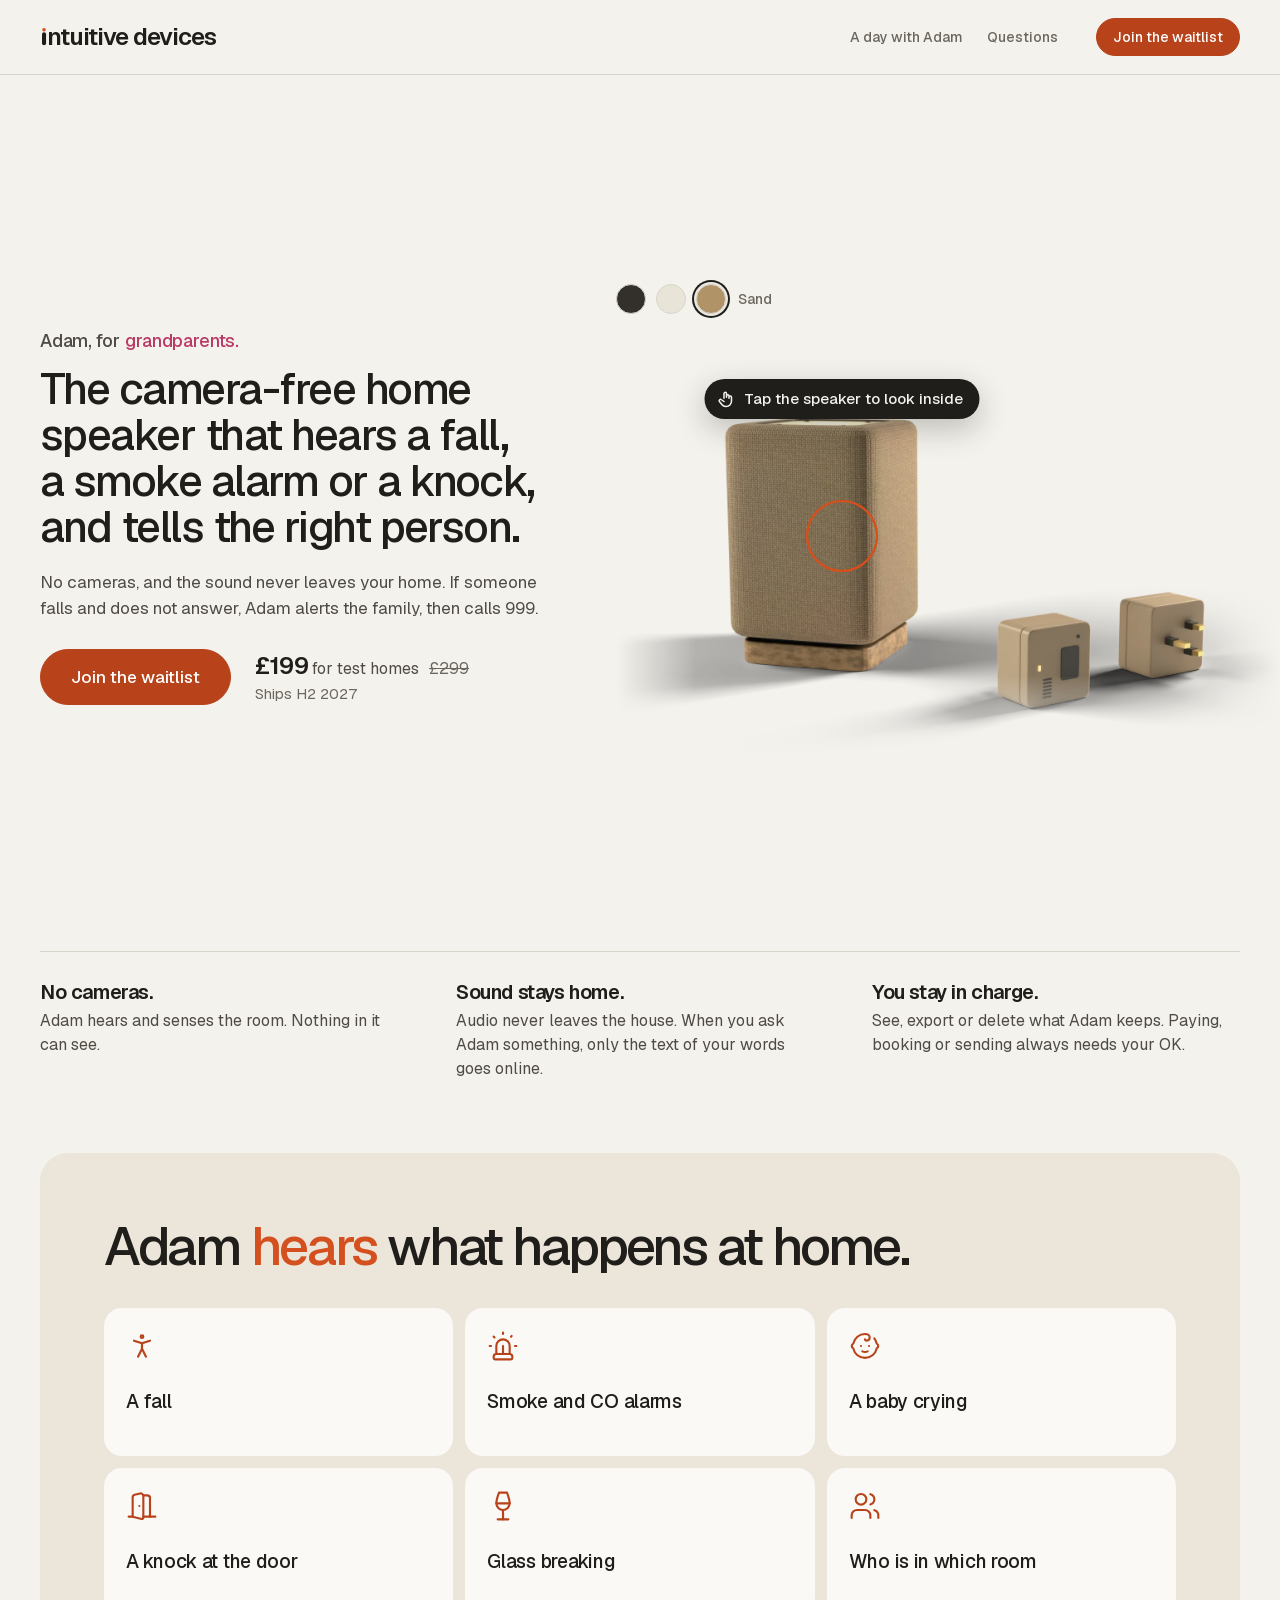
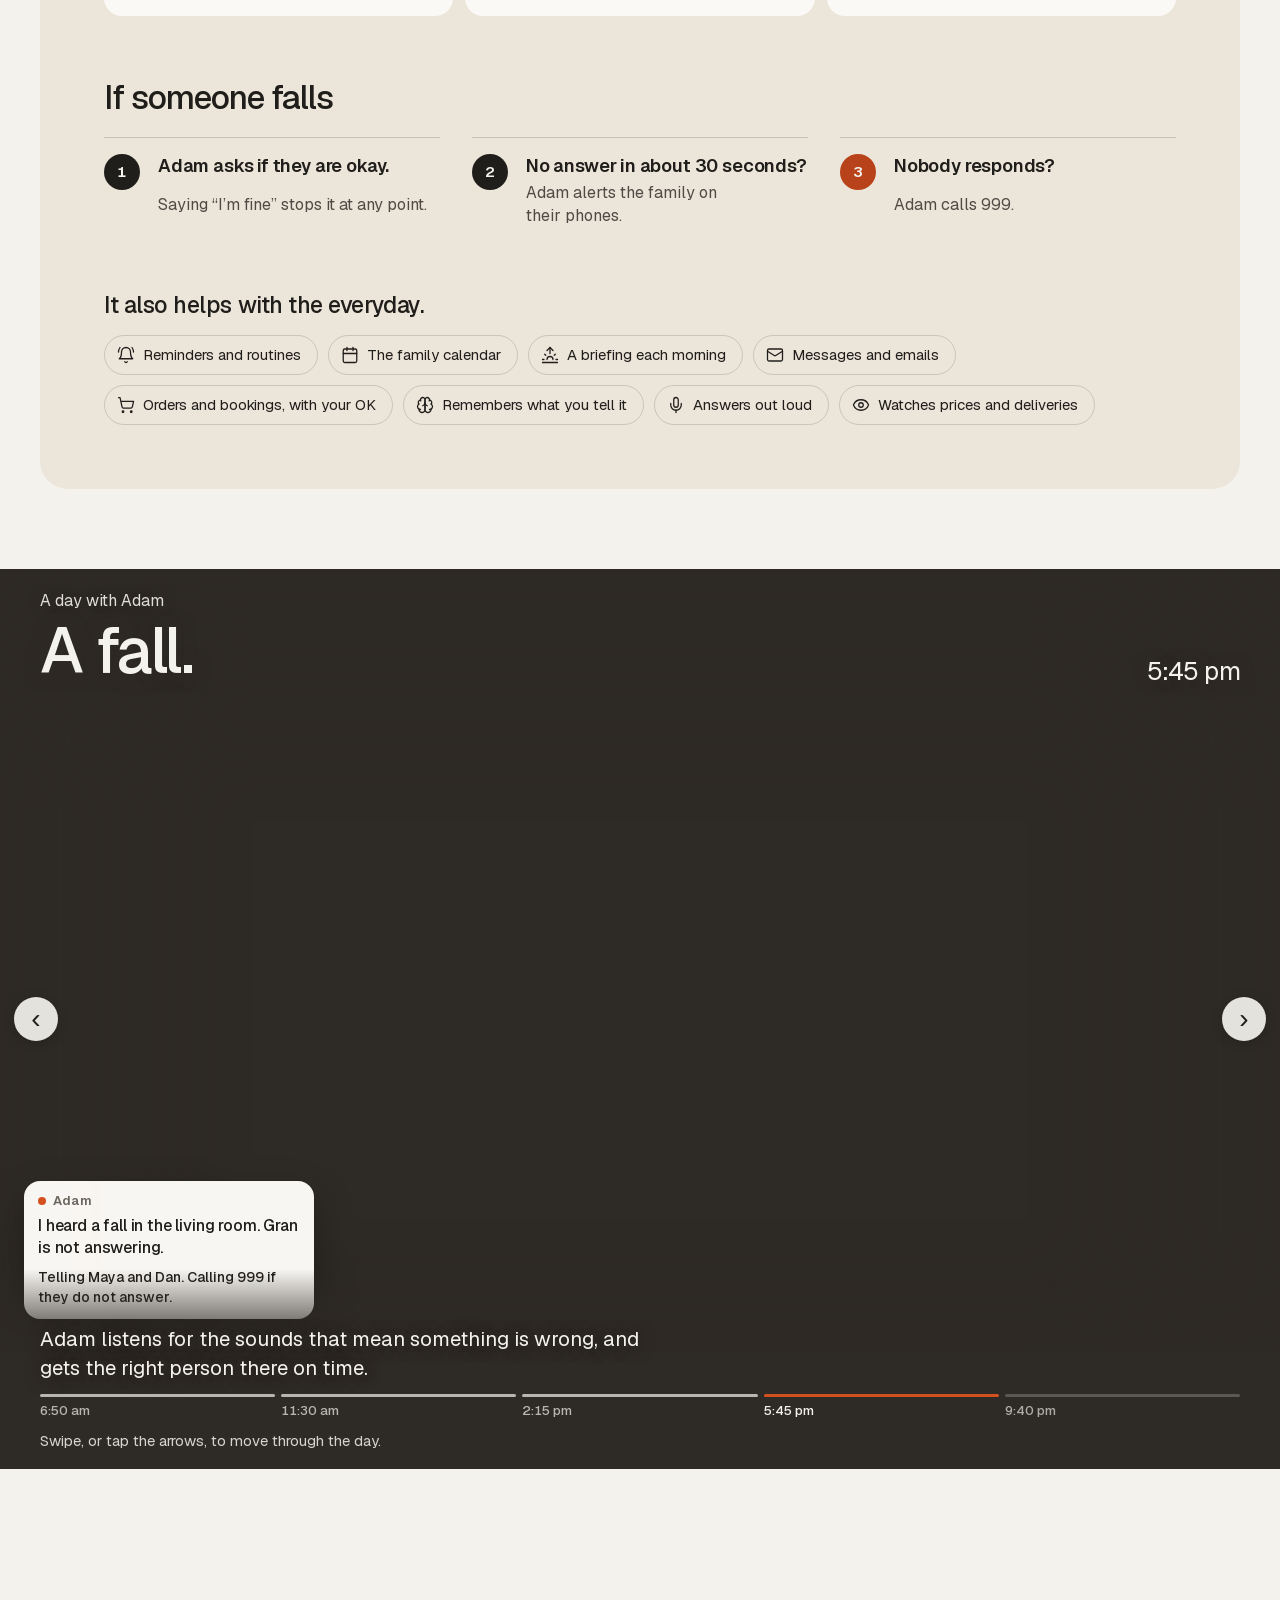
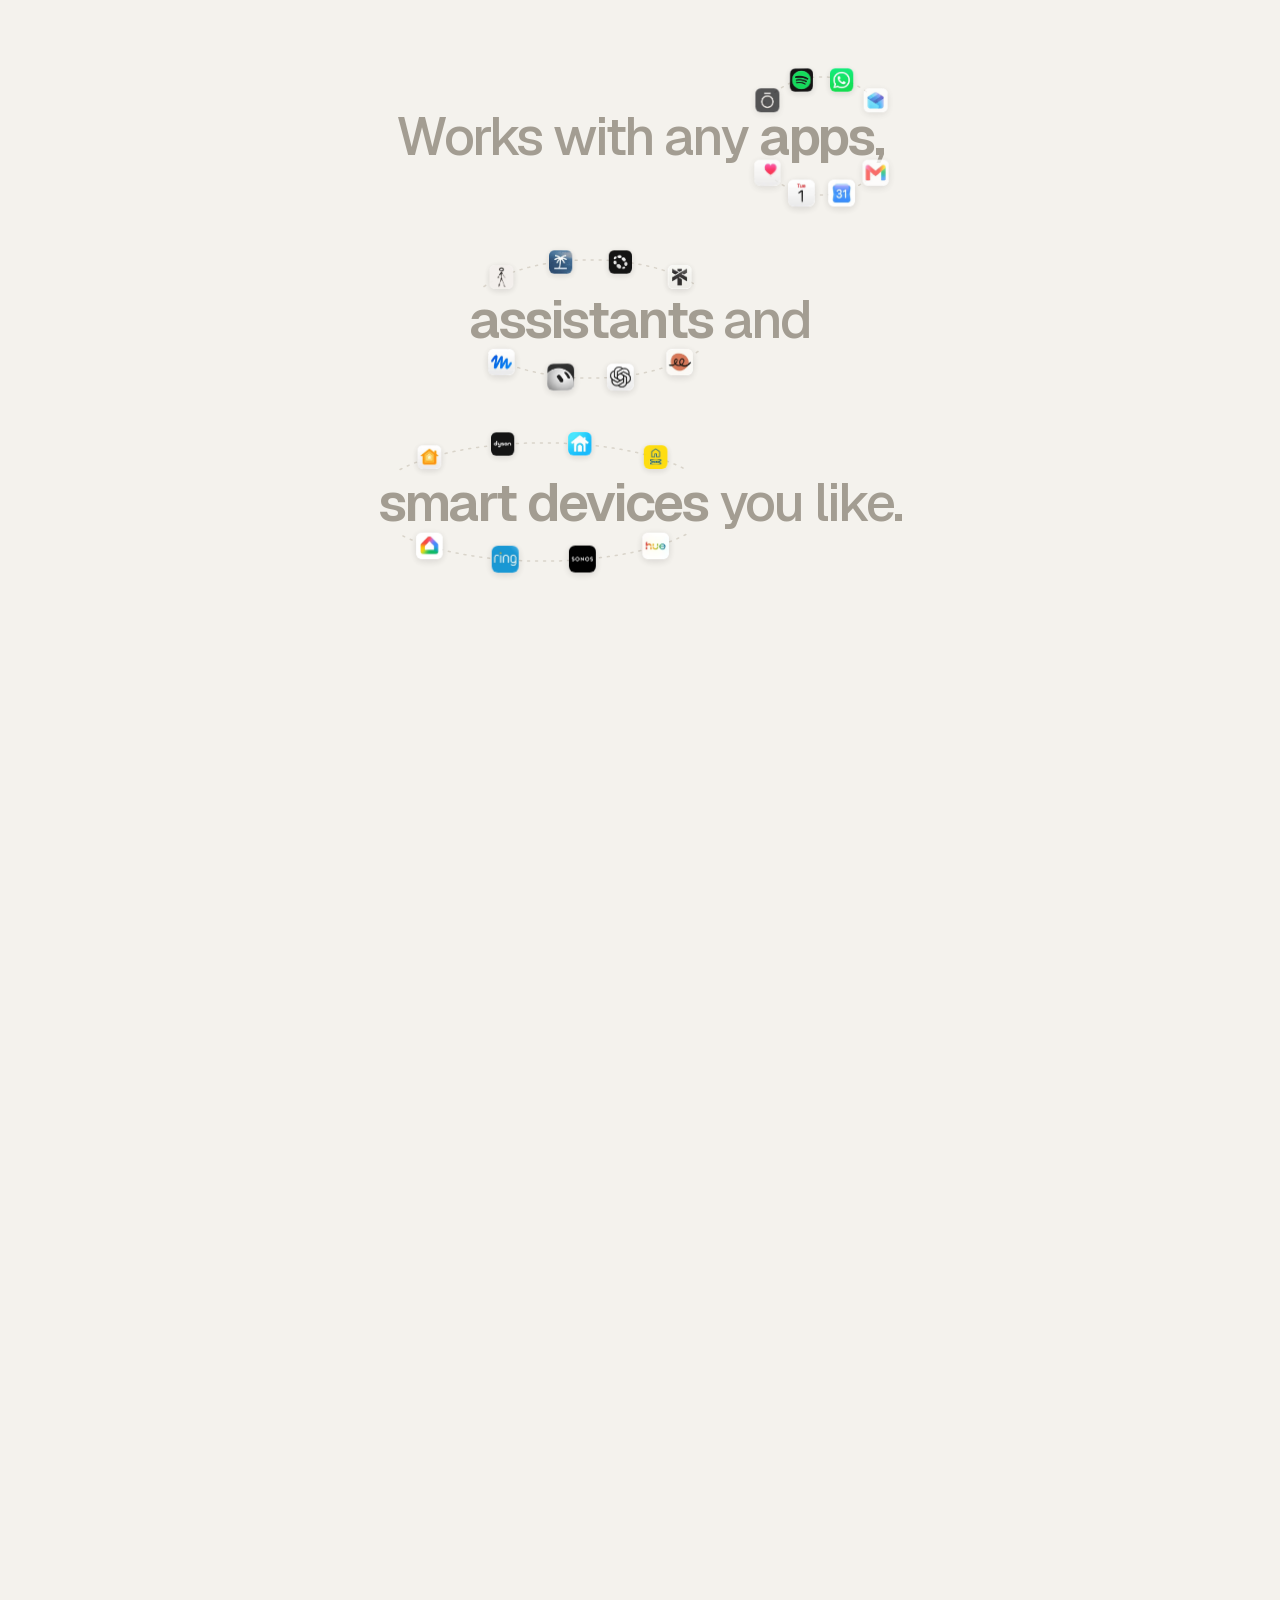
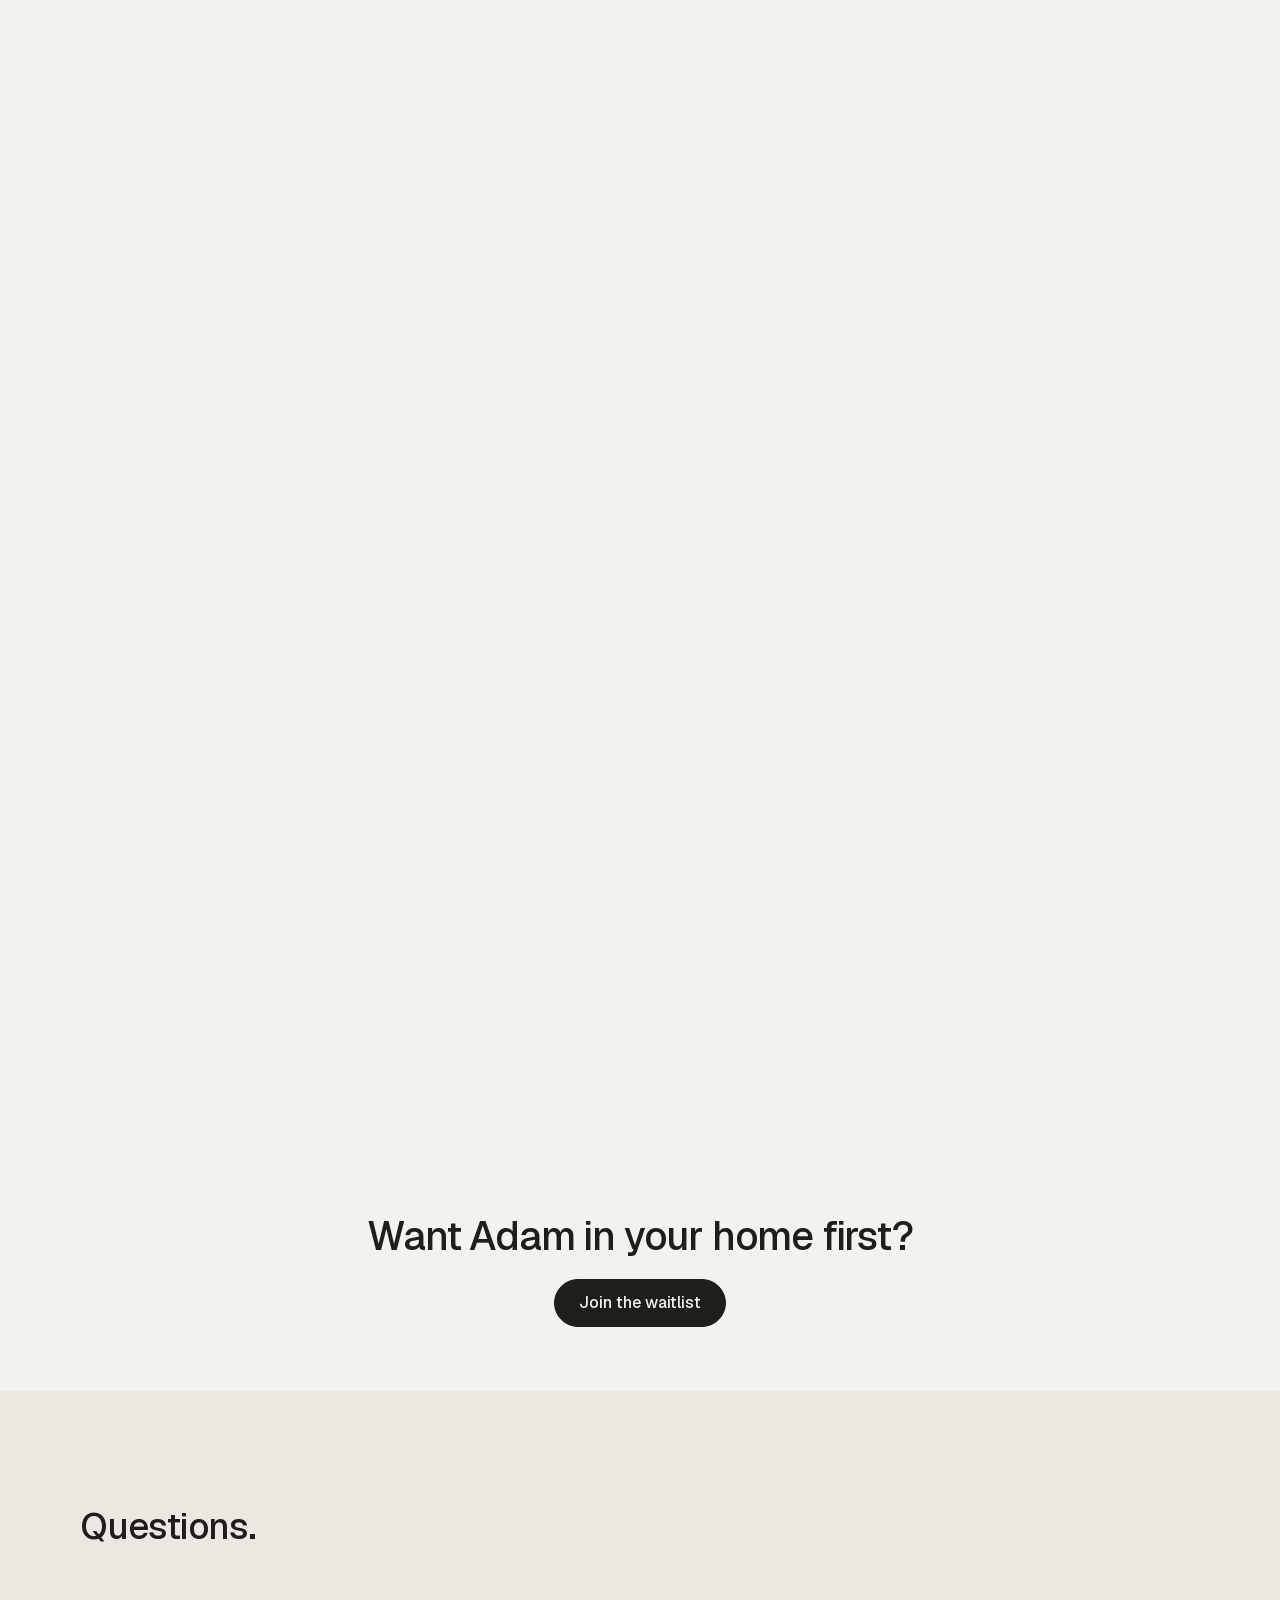
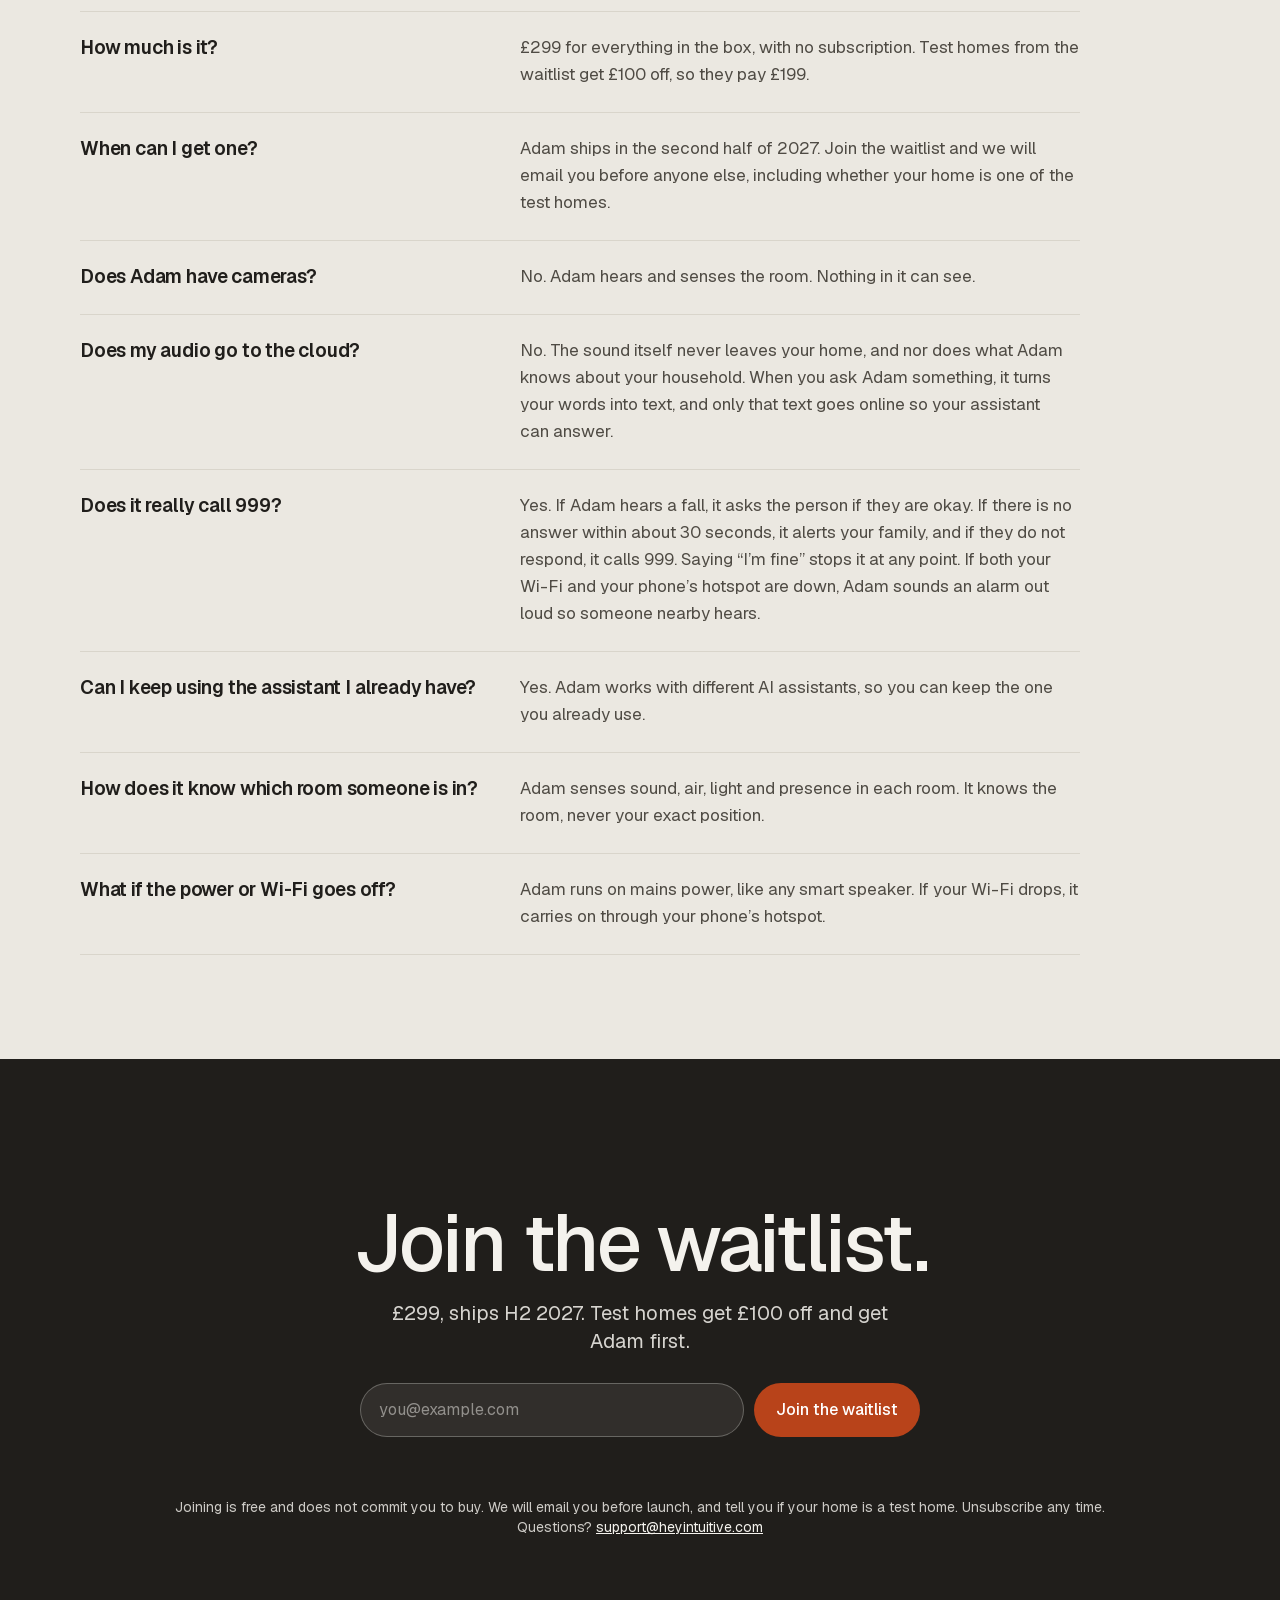
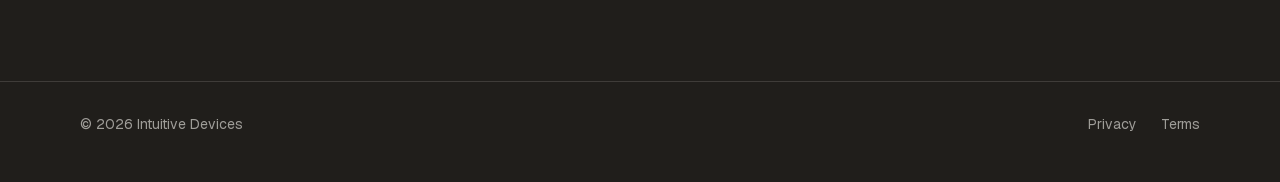
==== index.html @ b1acec44 "Homepage: say what Adam is, waitlist button with price and ship date, privacy up top, fall flow, car" ====
<!DOCTYPE html>
<html lang="en-GB">
<head>
  <meta charset="UTF-8">
  <meta name="viewport" content="width=device-width, initial-scale=1, viewport-fit=cover">
  <title>Adam by Intuitive Devices: Camera-Free Home Safety Speaker, UK</title>
  <meta name="description" content="Adam is a £299 home speaker with no cameras. It hears falls, smoke and CO alarms, knocks, glass breaking and a baby crying, then alerts the right person.">
  <link rel="icon" href="/favicon.ico" sizes="48x48">
  <link rel="icon" href="/icon.svg" type="image/svg+xml">
  <link rel="apple-touch-icon" href="/apple-touch-icon.png">
  <link rel="canonical" href="https://www.heyintuitive.com/">
  <meta name="theme-color" content="#F4F2ED">
  <meta property="og:type" content="website">
  <meta property="og:site_name" content="Adam by Intuitive Devices">
  <meta property="og:locale" content="en_GB">
  <meta property="og:title" content="Adam by Intuitive Devices: the camera-free home safety speaker">
  <meta property="og:description" content="Adam is a £299 home speaker with no cameras. It hears falls, smoke and CO alarms, knocks, glass breaking and a baby crying, then alerts the right person.">
  <meta property="og:url" content="https://www.heyintuitive.com/">
  <meta property="og:image" content="https://www.heyintuitive.com/og.png?v=2">
  <meta property="og:image:width" content="1200">
  <meta property="og:image:height" content="630">
  <meta property="og:image:alt" content="The Adam speaker: woven fabric body on a graphite base, with two plugs.">
  <meta name="twitter:card" content="summary_large_image">
  <meta name="twitter:title" content="Adam by Intuitive Devices: the camera-free home safety speaker">
  <meta name="twitter:description" content="Adam is a £299 home speaker with no cameras. It hears falls, smoke and CO alarms, knocks, glass breaking and a baby crying, then alerts the right person.">
  <meta name="twitter:image" content="https://www.heyintuitive.com/og.png?v=2">
  <link rel="preload" href="assets/fonts/geist.woff2" as="font" type="font/woff2" crossorigin>
  <link rel="stylesheet" href="site.css?v=203">
  <script>(function(){var c='js opgo';try{if(sessionStorage.getItem('op')||location.hash)c+=' opdone';}catch(e){}document.documentElement.className=c;})();</script>
  <script type="application/ld+json">{"@context": "https://schema.org", "@graph": [{"@type": "Organization", "@id": "https://www.heyintuitive.com/#org", "name": "Intuitive Devices", "alternateName": ["heyintuitive"], "url": "https://www.heyintuitive.com/", "logo": "https://www.heyintuitive.com/logo.png", "image": "https://www.heyintuitive.com/og.png?v=2", "description": "Intuitive Devices is a UK start-up making Adam, a home speaker with no cameras that hears falls, alarms and other events at home and tells the right person.", "address": {"@type": "PostalAddress", "addressCountry": "GB"}, "areaServed": "GB", "email": "support@heyintuitive.com", "contactPoint": {"@type": "ContactPoint", "contactType": "customer support", "email": "support@heyintuitive.com", "areaServed": "GB", "availableLanguage": "en-GB"}}, {"@type": "WebSite", "@id": "https://www.heyintuitive.com/#website", "url": "https://www.heyintuitive.com/", "name": "Adam by Intuitive Devices", "inLanguage": "en-GB", "publisher": {"@id": "https://www.heyintuitive.com/#org"}}, {"@type": "Product", "@id": "https://www.heyintuitive.com/#adam", "name": "Adam", "alternateName": "Adam by Intuitive Devices", "category": "Smart speaker / home safety device", "description": "Adam is a smart speaker with sensors and no cameras. It hears what happens at home (a fall, smoke and CO alarms, a knock at the door, glass breaking, a baby crying), knows who is in which room, and tells the right person. If Adam hears a fall and gets no answer, it alerts family and then calls 999. The sound itself never leaves the home. It also orders and books with your OK, sends messages and emails, keeps the family calendar, gives a morning briefing, runs reminders and routines, answers out loud, and works with your existing AI assistant, apps and smart devices.", "image": ["https://www.heyintuitive.com/og.png?v=2", "https://www.heyintuitive.com/frames/box.webp?v=15"], "brand": {"@type": "Brand", "name": "Intuitive Devices"}, "manufacturer": {"@id": "https://www.heyintuitive.com/#org"}, "color": "Charcoal, Chalk, Sand", "additionalProperty": [{"@type": "PropertyValue", "name": "Cameras", "value": "None"}, {"@type": "PropertyValue", "name": "Subscription", "value": "Not required"}, {"@type": "PropertyValue", "name": "Detects", "value": "Falls, smoke and CO alarms, knocks at the door, glass breaking, a baby crying, who is in which room"}], "offers": {"@type": "Offer", "url": "https://www.heyintuitive.com/#who", "price": "299.00", "priceCurrency": "GBP", "availability": "https://schema.org/PreOrder", "availabilityStarts": "2027-07-01", "eligibleRegion": {"@type": "Country", "name": "GB"}, "seller": {"@id": "https://www.heyintuitive.com/#org"}}}, {"@type": "FAQPage", "@id": "https://www.heyintuitive.com/#faq", "mainEntity": [{"@type": "Question", "name": "How much is it?", "acceptedAnswer": {"@type": "Answer", "text": "£299 for everything in the box, with no subscription. Test homes from the waitlist get £100 off, so they pay £199."}}, {"@type": "Question", "name": "When can I get one?", "acceptedAnswer": {"@type": "Answer", "text": "Adam ships in the second half of 2027. Join the waitlist and we will email you before anyone else, including whether your home is one of the test homes."}}, {"@type": "Question", "name": "Does Adam have cameras?", "acceptedAnswer": {"@type": "Answer", "text": "No. Adam hears and senses the room. Nothing in it can see."}}, {"@type": "Question", "name": "Does my audio go to the cloud?", "acceptedAnswer": {"@type": "Answer", "text": "No. The sound itself never leaves your home, and nor does what Adam knows about your household. When you ask Adam something, it turns your words into text, and only that text goes online so your assistant can answer."}}, {"@type": "Question", "name": "Does it really call 999?", "acceptedAnswer": {"@type": "Answer", "text": "Yes. If Adam hears a fall, it asks the person if they are okay. If there is no answer within about 30 seconds, it alerts your family, and if they do not respond, it calls 999. Saying “I’m fine” stops it at any point. If both your Wi-Fi and your phone’s hotspot are down, Adam sounds an alarm out loud so someone nearby hears."}}, {"@type": "Question", "name": "Can I keep using the assistant I already have?", "acceptedAnswer": {"@type": "Answer", "text": "Yes. Adam works with different AI assistants, so you can keep the one you already use."}}, {"@type": "Question", "name": "How does it know which room someone is in?", "acceptedAnswer": {"@type": "Answer", "text": "Adam senses sound, air, light and presence in each room. It knows the room, never your exact position."}}, {"@type": "Question", "name": "What if the power or Wi-Fi goes off?", "acceptedAnswer": {"@type": "Answer", "text": "Adam runs on mains power, like any smart speaker. If your Wi-Fi drops, it carries on through your phone’s hotspot."}}]}]}</script>
</head>
<body>
  <a class="skip" href="#main">Skip to content</a>
  <header class="top"><a class="logo" href="/"><span><svg class="mark" viewBox="0 0 170 720" aria-hidden="true"><circle cx="85" cy="75" r="75" fill="#D4501F"/><rect x="0" y="180" width="170" height="540" rx="85" fill="#201E1B"/></svg><span class="vh">i</span>ntuitive devices</span></a><nav class="top-nav" aria-label="Sections"><a href="#day">A day with Adam</a><a href="#faq">Questions</a></nav><a class="btn top-cta" href="#who">Join the waitlist</a></header>

  <main id="main">
    <section class="opener" id="opener" aria-label="intuitive devices">
      <div class="opener-wm" role="img" aria-label="intuitive devices"><span class="op-mark" aria-hidden="true"><span class="op-s"></span><span class="op-d"></span><span class="op-d2"></span></span><span class="op-l" aria-hidden="true" style="animation-delay:1.150s">n</span><span class="op-l" aria-hidden="true" style="animation-delay:1.240s">t</span><span class="op-l" aria-hidden="true" style="animation-delay:1.330s">u</span><span class="op-l" aria-hidden="true" style="animation-delay:1.420s">i</span><span class="op-l" aria-hidden="true" style="animation-delay:1.510s">t</span><span class="op-l" aria-hidden="true" style="animation-delay:1.600s">i</span><span class="op-l" aria-hidden="true" style="animation-delay:1.690s">v</span><span class="op-l" aria-hidden="true" style="animation-delay:1.780s">e</span><span class="op-l" aria-hidden="true" style="animation-delay:1.870s">&nbsp;</span><span class="op-l" aria-hidden="true" style="animation-delay:1.960s">d</span><span class="op-l" aria-hidden="true" style="animation-delay:2.050s">e</span><span class="op-l" aria-hidden="true" style="animation-delay:2.140s">v</span><span class="op-l" aria-hidden="true" style="animation-delay:2.230s">i</span><span class="op-l" aria-hidden="true" style="animation-delay:2.320s">c</span><span class="op-l" aria-hidden="true" style="animation-delay:2.410s">e</span><span class="op-l" aria-hidden="true" style="animation-delay:2.500s">s</span></div>
    </section>


    <section class="block card-sec" id="make">
      <div class="wrap">
        <div class="head sol-lead">
          <p class="hero-for"><span class="vh">Adam is for every home: new parents, grandparents, busy families, flatmates, pet owners, carers, students, night owls, developers and you.</span><span aria-hidden="true">Adam, for </span><span class="for-word" id="forWord" aria-hidden="true"><b>every home.</b><span class="for-fl" aria-hidden="true"></span></span></p>
          <h1 class="hero-h">The camera-free home speaker that hears a fall, a smoke alarm or a knock, and tells the right person.</h1>
          <p class="sub">No cameras, and the sound never leaves your home. If someone falls and does not answer, Adam alerts the family, then calls 999.</p>
          <div class="hero-cta">
            <a class="btn hero-btn" href="#who">Join the waitlist</a>
            <p class="hero-price"><b>£199</b> for test homes <span class="was">£299</span><span class="hero-ship">Ships H2 2027</span></p>
          </div>
        </div>
        <div class="product-wrap">
        <div class="product-hero" id="productHero">
          <div class="hero-bar">
            <div class="colours" id="colourPicker">
              <span class="colour-name" id="colourName">Sand</span>
              <div class="swatches" role="radiogroup" aria-label="Colour">
                <button type="button" class="swatch" data-colour="black" role="radio" aria-checked="false" tabindex="-1" title="Charcoal"><span class="vh">Charcoal</span></button>
                <button type="button" class="swatch" data-colour="white" role="radio" aria-checked="false" tabindex="-1" title="Chalk"><span class="vh">Chalk</span></button>
                <button type="button" class="swatch" data-colour="sandstone" role="radio" aria-checked="true" title="Sand"><span class="vh">Sand</span></button>
              </div>
            </div>
            <div class="seg" id="seg">
              <button type="button" data-set="speaker" aria-pressed="true">Speaker</button>
              <button type="button" data-set="plug" aria-pressed="false">Plug</button>
            </div>

          </div>
          <button type="button" class="inside-close" id="insideClose">Close inside view</button>
          <div class="hero-view">
            <button type="button" class="hero-open" id="explodeBtn" aria-expanded="false" aria-label="Explore inside Adam"><img class="hero-assembled" data-box fetchpriority="high" src="frames/box.webp?v=15" width="1600" height="992" alt="The Adam speaker with its two plugs"></button>
            <div class="gstage" id="stage"></div>
            <span class="peek-ring" id="peekRing" aria-hidden="true"><i></i><i></i></span>
            <p class="taphint" id="peek" aria-hidden="true"><svg viewBox="0 0 24 24" aria-hidden="true"><path d="M9 11V5.5a1.5 1.5 0 0 1 3 0V10m0-1.5a1.5 1.5 0 0 1 3 0V11m0-1a1.5 1.5 0 0 1 3 0v4.5A6.5 6.5 0 0 1 11.5 21h-.4a6 6 0 0 1-4.7-2.3L3.5 15a1.6 1.6 0 0 1 2.4-2.1L9 15"/></svg>Tap the speaker to look inside</p>
          </div>
          <ul class="plist" id="plist"></ul>
          <div class="mcard" id="mcard"></div>
        </div>
        </div>
      </div>
    </section>


    <section class="promise" id="why" aria-label="Privacy">
      <div class="wrap">
        <ul class="vows">
          <li><b>No cameras.</b> Adam hears and senses the room. Nothing in it can see.</li>
          <li><b>Sound stays home.</b> Audio never leaves the house. When you ask Adam something, only the text of your words goes online.</li>
          <li><b>You stay in charge.</b> See, export or delete what Adam keeps. Paying, booking or sending always needs your OK.</li>
        </ul>
      </div>
    </section>

    <section class="what" id="what" aria-labelledby="whatH">
      <div class="wrap"><div class="what-card">
        <h2 class="what-l" id="whatH">Adam <em>hears</em> what happens at home.</h2>
        <ul class="tiles hears-tiles"><li><svg viewBox="0 0 24 24" aria-hidden="true"><use href="family/icons.svg?v=4#i-person-standing"></use></svg><span>A fall</span></li><li><svg viewBox="0 0 24 24" aria-hidden="true"><use href="family/icons.svg?v=4#i-siren"></use></svg><span>Smoke and CO alarms</span></li><li><svg viewBox="0 0 24 24" aria-hidden="true"><use href="family/icons.svg?v=4#i-baby"></use></svg><span>A baby crying</span></li><li><svg viewBox="0 0 24 24" aria-hidden="true"><use href="family/icons.svg?v=4#i-door-open"></use></svg><span>A knock at the door</span></li><li><svg viewBox="0 0 24 24" aria-hidden="true"><use href="family/icons.svg?v=4#i-wine"></use></svg><span>Glass breaking</span></li><li><svg viewBox="0 0 24 24" aria-hidden="true"><use href="family/icons.svg?v=4#i-users"></use></svg><span>Who is in which room</span></li></ul>
        <div class="fall-flow">
          <h3>If someone falls</h3>
          <ol>
            <li><b>Adam asks if they are okay.</b><span>Saying &ldquo;I&rsquo;m fine&rdquo; stops it at any point.</span></li>
            <li><b>No answer in about 30 seconds?</b><span>Adam alerts the family on their phones.</span></li>
            <li><b>Nobody responds?</b><span>Adam calls 999.</span></li>
          </ol>
        </div>
        <h3 class="what-also">It also helps with the everyday.</h3>
        <ul class="also"><li><svg viewBox="0 0 24 24" aria-hidden="true"><use href="family/icons.svg?v=4#i-bell-ring"></use></svg>Reminders and routines</li><li><svg viewBox="0 0 24 24" aria-hidden="true"><use href="family/icons.svg?v=4#i-calendar"></use></svg>The family calendar</li><li><svg viewBox="0 0 24 24" aria-hidden="true"><use href="family/icons.svg?v=4#i-sunrise"></use></svg>A briefing each morning</li><li><svg viewBox="0 0 24 24" aria-hidden="true"><use href="family/icons.svg?v=4#i-mail"></use></svg>Messages and emails</li><li><svg viewBox="0 0 24 24" aria-hidden="true"><use href="family/icons.svg?v=4#i-shopping-cart"></use></svg>Orders and bookings, with your OK</li><li><svg viewBox="0 0 24 24" aria-hidden="true"><use href="family/icons.svg?v=4#i-brain"></use></svg>Remembers what you tell it</li><li><svg viewBox="0 0 24 24" aria-hidden="true"><use href="family/icons.svg?v=4#i-mic"></use></svg>Answers out loud</li><li><svg viewBox="0 0 24 24" aria-hidden="true"><use href="family/icons.svg?v=4#i-eye"></use></svg>Watches prices and deliveries</li></ul>
      </div></div>
    </section>

    <section class="dayside" id="day" aria-label="A day at home">
      <div class="day-track" id="dayTrack">
        <div class="day-sticky">
          <div class="day-top"><div><p class="day-kicker">A day with Adam</p><h2 id="dayHead">Kit day.</h2></div><span class="day-time" id="dayTime">6:50 am</span></div>
          <div class="day-stage" id="dayStage"></div><ol class="vh"><li>6:50 am, Kit day. Adam remembers what the family has told it, and says it at the moment it matters. Adam: “Today is PE. Theo’s kit is by the dryer.”</li><li>11:30 am, A knock at the door. Dan is in the garden and cannot hear the door. Adam hears the knock and tells him. Adam: “Someone is knocking at the front door.”</li><li>2:15 pm, The smoke alarm. Adam always listens for smoke and CO alarms, day and night. Adam: “The smoke alarm is sounding in the kitchen.”</li><li>5:45 pm, A fall. Adam listens for the sounds that mean something is wrong, and gets the right person there on time. Adam: “I heard a fall in the living room. Gran is not answering.”</li><li>9:40 pm, June is awake. Maya and Dan are downstairs with the TV on. Adam hears June upstairs and tells them. Adam: “June is crying in the nursery.”</li></ol>
          <div class="day-foot"><p class="day-narr" id="dayNarr"></p><ol class="day-ticks" id="dayTicks"></ol><p class="day-note">Swipe, or tap the arrows, to move through the day.</p></div>
        </div>
      </div>
    </section>

    <section class="wk" id="works" aria-label="Works with">
      <div class="wk-track"><div class="wk-sticky"><p class="wk-ln"><span class="wk-w">Works</span> <span class="wk-w">with</span> <span class="wk-w">any</span> <span class="wk-loop" data-set="p"><b class="wk-w">apps,</b></span><br><span class="wk-loop" data-set="a"><b class="wk-w">assistants</b></span> <span class="wk-w">and</span><br><span class="wk-loop" data-set="h"><b class="wk-w">smart&nbsp;devices</b></span> <span class="wk-w">you</span> <span class="wk-w">like.</span></p></div></div>
    </section>

    <section class="try-band">
      <div class="wrap reveal"><p>Want Adam in your home first?</p><a class="btn" href="#who">Join the waitlist</a></div>
    </section>

        <section class="block alt" id="faq">
      <div class="wrap">
        <div class="head reveal">
          <h2>Questions.</h2>
        </div>
        <div class="faq reveal" id="acc">
          <div class="acc-item">
            <h3><button type="button" class="acc-q" id="aq0" aria-expanded="false" aria-controls="ap0"><span>How much is it?</span><span class="pm" aria-hidden="true"></span></button></h3>
            <div class="acc-p" id="ap0" role="region" aria-labelledby="aq0"><div><p>£299 for everything in the box, with no subscription. Test homes from the waitlist get £100 off, so they pay £199.</p></div></div>
          </div>
          <div class="acc-item">
            <h3><button type="button" class="acc-q" id="aq1" aria-expanded="false" aria-controls="ap1"><span>When can I get one?</span><span class="pm" aria-hidden="true"></span></button></h3>
            <div class="acc-p" id="ap1" role="region" aria-labelledby="aq1"><div><p>Adam ships in the second half of 2027. Join the waitlist and we will email you before anyone else, including whether your home is one of the test homes.</p></div></div>
          </div>
          <div class="acc-item">
            <h3><button type="button" class="acc-q" id="aq2" aria-expanded="false" aria-controls="ap2"><span>Does Adam have cameras?</span><span class="pm" aria-hidden="true"></span></button></h3>
            <div class="acc-p" id="ap2" role="region" aria-labelledby="aq2"><div><p>No. Adam hears and senses the room. Nothing in it can see.</p></div></div>
          </div>
          <div class="acc-item">
            <h3><button type="button" class="acc-q" id="aq3" aria-expanded="false" aria-controls="ap3"><span>Does my audio go to the cloud?</span><span class="pm" aria-hidden="true"></span></button></h3>
            <div class="acc-p" id="ap3" role="region" aria-labelledby="aq3"><div><p>No. The sound itself never leaves your home, and nor does what Adam knows about your household. When you ask Adam something, it turns your words into text, and only that text goes online so your assistant can answer.</p></div></div>
          </div>
          <div class="acc-item">
            <h3><button type="button" class="acc-q" id="aq4" aria-expanded="false" aria-controls="ap4"><span>Does it really call 999?</span><span class="pm" aria-hidden="true"></span></button></h3>
            <div class="acc-p" id="ap4" role="region" aria-labelledby="aq4"><div><p>Yes. If Adam hears a fall, it asks the person if they are okay. If there is no answer within about 30 seconds, it alerts your family, and if they do not respond, it calls 999. Saying &ldquo;I&rsquo;m fine&rdquo; stops it at any point. If both your Wi-Fi and your phone&rsquo;s hotspot are down, Adam sounds an alarm out loud so someone nearby hears.</p></div></div>
          </div>
          <div class="acc-item">
            <h3><button type="button" class="acc-q" id="aq5" aria-expanded="false" aria-controls="ap5"><span>Can I keep using the assistant I already have?</span><span class="pm" aria-hidden="true"></span></button></h3>
            <div class="acc-p" id="ap5" role="region" aria-labelledby="aq5"><div><p>Yes. Adam works with different AI assistants, so you can keep the one you already use.</p></div></div>
          </div>
          <div class="acc-item">
            <h3><button type="button" class="acc-q" id="aq6" aria-expanded="false" aria-controls="ap6"><span>How does it know which room someone is in?</span><span class="pm" aria-hidden="true"></span></button></h3>
            <div class="acc-p" id="ap6" role="region" aria-labelledby="aq6"><div><p>Adam senses sound, air, light and presence in each room. It knows the room, never your exact position.</p></div></div>
          </div>
          <div class="acc-item">
            <h3><button type="button" class="acc-q" id="aq7" aria-expanded="false" aria-controls="ap7"><span>What if the power or Wi-Fi goes off?</span><span class="pm" aria-hidden="true"></span></button></h3>
            <div class="acc-p" id="ap7" role="region" aria-labelledby="aq7"><div><p>Adam runs on mains power, like any smart speaker. If your Wi-Fi drops, it carries on through your phone&rsquo;s hotspot.</p></div></div>
          </div>
        </div>
      </div>
    </section>

    <section class="closing" id="who">
      <div class="wrap">
        <h2>Join the waitlist.</h2>
        <p class="sub">£299, ships H2 2027. Test homes get £100 off and get Adam first.</p>
        <form class="signup" id="signup" novalidate>
          <label class="vh" for="signupEmail">Email address</label>
          <input id="signupEmail" type="email" name="email" placeholder="you@example.com" autocomplete="email" required>
          <input class="hp" type="text" name="company" tabindex="-1" autocomplete="off" aria-hidden="true">
          <button type="submit">Join the waitlist</button>
        </form>
        <p class="signup-msg" id="signupMsg" role="status" aria-live="polite"></p>
        <p class="fine">Joining is free and does not commit you to buy. We will email you before launch, and tell you if your home is a test home. Unsubscribe any time. Questions? <a href="mailto:support@heyintuitive.com?subject=Adam">support@heyintuitive.com</a></p>
      </div>
    </section>

  </main>

  <footer>
    <div class="wrap">
      <span>&copy; 2026 Intuitive Devices</span>
      <span class="foot-links"><a href="/privacy">Privacy</a><a href="/terms">Terms</a></span>
    </div>
  </footer>

  <script src="site.js?v=37"></script>
  <script src="colorways.js?v=4"></script>
  <script src="inside/data.js?v=3"></script>
  <script src="inside.js?v=30"></script>
  <script src="family.js?v=38"></script>
  <script src="day.js?v=35"></script>
  <script src="works.js?v=15"></script>
  <script src="motion.js?v=6"></script>
  <script defer src="https://static.cloudflareinsights.com/beacon.min.js" data-cf-beacon='{"token": "fa91610f67df4fe6930c70fdb61ca0b7"}'></script>
</body>
</html>
---- site.css ----
@font-face { font-family: 'Geist'; font-style: normal; font-weight: 400 600; font-display: swap; src: url(assets/fonts/geist.woff2) format('woff2'); }
@font-face { font-family: 'Geist Mono'; font-style: normal; font-weight: 400 500; font-display: swap; src: url(assets/fonts/geist-mono.woff2) format('woff2'); }
:root {
  --sp-0: 0; --sp-25: 2px; --sp-50: 4px; --sp-75: 8px; --sp-100: 12px; --sp-200: 16px; --sp-300: 24px;
  --sp-400: 32px; --sp-500: 40px; --sp-600: 48px; --sp-700: 64px; --sp-800: 80px; --sp-900: 96px;
  --bg: #f4f2ed; --alt: #ebe8e1; --card: #faf9f6; --ink: #201e1b; --mut: #6b675f; --line: #d9d5cb; --acc: #d4501f; --accd: #b8431a;
  --ease: cubic-bezier(0.22, 1, 0.36, 1);
  --pad: var(--sp-300);
}
@media (min-width: 720px) { :root { --pad: var(--sp-500); } }

* { box-sizing: border-box; margin: 0; padding: 0; }
html { scroll-behavior: smooth; -webkit-text-size-adjust: 100%; color-scheme: light; }
body { background: var(--bg); color: var(--ink); font-family: 'Geist', system-ui, sans-serif; font-size: 16px; line-height: 24px; font-weight: 400; -webkit-font-smoothing: antialiased; overflow-x: hidden; }
body.locked { overflow: hidden; }
::selection { background: var(--ink); color: var(--bg); }
a { color: inherit; }
p, li { text-wrap: pretty; }
h1, h2, h3 { text-wrap: balance; font-weight: 500; }
.mono { font-family: 'Geist Mono', ui-monospace, monospace; }
.wrap { max-width: 1200px; margin: 0 auto; padding: 0 var(--pad); }

.skip { position: fixed; left: var(--sp-200); top: calc(-1 * var(--sp-900)); z-index: 100; padding: var(--sp-75) var(--sp-100); background: var(--ink); color: var(--bg); border-radius: 8px; font-size: 14px; line-height: 20px; font-weight: 600; text-decoration: none; }
.skip:focus { top: var(--sp-200); }

.label { font-family: 'Geist Mono', ui-monospace, monospace; font-size: 12px; line-height: 16px; letter-spacing: 0.14em; text-transform: uppercase; color: var(--acc); font-weight: 500; }
h2 { font-size: 36px; line-height: 40px; letter-spacing: -0.03em; }
.sub { font-size: 18px; line-height: 28px; color: var(--mut); max-width: 520px; }
@media (min-width: 768px) { h2 { font-size: 56px; line-height: 1.02; } .sub { font-size: 20px; } }

.btn { display: inline-flex; align-items: center; justify-content: center; min-height: 48px; padding: var(--sp-75) var(--sp-300); border-radius: 9999px; background: var(--ink); color: var(--bg); font: inherit; font-size: 16px; line-height: 24px; font-weight: 500; text-decoration: none; border: 1px solid var(--ink); cursor: pointer; transition: background-color 300ms var(--ease), border-color 300ms var(--ease), transform 300ms var(--ease); }
.btn:hover { background: var(--acc); border-color: var(--acc); transform: translateY(-2px); }
.btn:active { transform: scale(0.98); }
.btn.ghost { background: transparent; color: var(--ink); border-color: var(--line); }
.btn.ghost:hover { background: var(--alt); border-color: var(--ink); }
.btn.sm { min-height: 40px; padding: var(--sp-75) var(--sp-200); font-size: 14px; line-height: 20px; }
:focus-visible { outline: 2px solid var(--acc); outline-offset: 2px; }

.nav { position: fixed; top: var(--sp-200); left: 50%; transform: translateX(-50%); z-index: 60; display: flex; align-items: center; gap: var(--sp-300); width: max-content; max-width: calc(100% - 32px); padding: var(--sp-75) var(--sp-75) var(--sp-75) var(--sp-300); background: var(--card); border: 1px solid var(--line); border-radius: 9999px; }
.brand { font-size: 18px; line-height: 28px; font-weight: 600; letter-spacing: 0.02em; text-decoration: none; color: var(--ink); }
.nav-links { display: none; align-items: center; gap: var(--sp-50); }
.nav-links a { padding: var(--sp-75) var(--sp-100); border-radius: 9999px; font-size: 14px; line-height: 20px; font-weight: 500; color: var(--mut); text-decoration: none; transition: color 300ms var(--ease), background-color 300ms var(--ease); }
.nav-links a:hover, .nav-links a[aria-current="page"] { color: var(--ink); }
.nav-links a:hover { background: var(--alt); }
.nav-cta { margin-left: auto; }
.menu-toggle { position: relative; width: 40px; height: 40px; border: 0; border-radius: 9999px; background: transparent; cursor: pointer; color: var(--ink); }
.menu-toggle span { position: absolute; left: 10px; top: 19px; width: 20px; height: 2px; background: currentColor; border-radius: 2px; transition: transform 500ms var(--ease); }
.menu-toggle span:first-child { transform: translateY(-4px); }
.menu-toggle span:last-child { transform: translateY(4px); }
.menu-toggle[aria-expanded="true"] span:first-child { transform: rotate(45deg); }
.menu-toggle[aria-expanded="true"] span:last-child { transform: rotate(-45deg); }
@media (min-width: 860px) { .nav-links { display: flex; } .menu-toggle, .menu { display: none; } }
.menu { position: fixed; inset: 0; z-index: 55; padding: var(--sp-900) var(--pad) var(--sp-400); background: var(--bg); opacity: 0; visibility: hidden; transition: opacity 500ms var(--ease), visibility 0s linear 500ms; }
.menu.open { opacity: 1; visibility: visible; transition: opacity 500ms var(--ease), visibility 0s; }
.menu ul { list-style: none; display: flex; flex-direction: column; gap: var(--sp-200); }
.menu li { opacity: 0; transform: translateY(24px); transition: opacity 500ms var(--ease), transform 500ms var(--ease); }
.menu a:not(.btn) { display: block; padding: var(--sp-75) 0; font-size: 36px; line-height: 40px; font-weight: 500; letter-spacing: -0.02em; text-decoration: none; }
.menu.open li { opacity: 1; transform: none; }
.menu.open li:nth-child(1) { transition-delay: 0ms; }
.menu.open li:nth-child(2) { transition-delay: 60ms; }
.menu.open li:nth-child(3) { transition-delay: 120ms; }
.menu.open li:nth-child(4) { transition-delay: 180ms; }
.menu.open li:nth-child(5) { transition-delay: 240ms; }
.menu.open li:nth-child(6) { transition-delay: 300ms; }
.menu.open li:nth-child(7) { transition-delay: 360ms; }

.hero { padding: var(--sp-900) 0 var(--sp-700); text-align: center; }
.hero .label { margin-bottom: var(--sp-200); }
.hero h1 { max-width: 760px; margin: 0 auto; font-size: 48px; line-height: 1; letter-spacing: -0.04em; }
.hero .sub { max-width: 640px; margin: var(--sp-300) auto 0; }
.hero .row { display: flex; flex-wrap: wrap; justify-content: center; gap: var(--sp-100); margin-top: var(--sp-400); }
@media (min-width: 768px) { .hero h1 { font-size: 72px; } }

.explode-wrap { position: relative; height: 380vh; }
.explode-sticky { position: sticky; top: 0; height: 100vh; height: 100svh; display: flex; align-items: center; overflow: hidden; padding-top: var(--sp-700); }
.stage { display: grid; grid-template-columns: 1fr; gap: var(--sp-100); align-items: center; width: 100%; }
.caption .label { margin-bottom: var(--sp-100); }
.caption h1 { font-size: 44px; line-height: 0.98; letter-spacing: -0.045em; }
.caption .sub { margin-top: var(--sp-200); font-size: 17px; line-height: 26px; max-width: 440px; }
.caption .row { display: flex; margin-top: var(--sp-300); }
.chips { display: none; list-style: none; flex-wrap: wrap; gap: var(--sp-75); margin-top: var(--sp-300); }
.chips li { padding: 6px var(--sp-100); border: 1px solid var(--line); border-radius: 9999px; font-family: 'Geist Mono', ui-monospace, monospace; font-size: 11px; line-height: 16px; letter-spacing: 0.08em; text-transform: uppercase; color: var(--mut); }
.parts { display: none; }
.device-col { position: relative; height: 330px; order: -1; }
.device-col.gl { height: 330px; }
.gl-canvas { position: absolute; inset: 0; width: 100%; height: 100%; display: block; }
@media (min-width: 861px) {
  .explode-sticky { padding-top: var(--sp-600); }
  .stage { grid-template-columns: 5fr 6fr; gap: var(--sp-600); }
  .caption h1 { font-size: 64px; }
  .caption .sub { font-size: 20px; line-height: 30px; }
  .chips { display: flex; }
  .parts { display: none; }
  .device-col, .device-col.gl { order: 0; height: min(700px, calc(100svh - 80px)); }
}

.block { padding: var(--sp-700) 0; }
.block.alt { background: var(--alt); }
@media (min-width: 768px) { .block { padding: 104px 0; } }
.head { max-width: 760px; margin-bottom: var(--sp-500); }
.head h2, .head h1 { margin: var(--sp-100) 0 var(--sp-200); font-size: 36px; line-height: 40px; letter-spacing: -0.03em; }
@media (min-width: 768px) { .head h1 { font-size: 56px; line-height: 1.02; } }
@media (min-width: 768px) { .head { margin-bottom: var(--sp-700); } }

.examples { list-style: none; border-top: 1px solid var(--line); }
.examples li { display: grid; grid-template-columns: 1fr; gap: var(--sp-75); padding: var(--sp-300) 0; border-bottom: 1px solid var(--line); }
.examples p { font-size: 22px; line-height: 28px; letter-spacing: -0.02em; font-weight: 500; max-width: 720px; }
@media (min-width: 768px) {
  .examples li { padding: var(--sp-400) 0; }
  .examples p { font-size: 32px; line-height: 38px; }
}

.trio, .pair { display: grid; grid-template-columns: 1fr; gap: var(--sp-200); }
.trio > div, .pair .item { padding: var(--sp-400); background: var(--card); border: 1px solid var(--line); border-radius: 24px; }
.trio h3, .pair h3 { font-size: 28px; line-height: 34px; letter-spacing: -0.03em; }
.trio p, .pair p:not(.label) { margin-top: var(--sp-100); color: var(--mut); font-size: 17px; line-height: 26px; }
.pair .label { margin-bottom: var(--sp-200); }
@media (min-width: 860px) { .trio { grid-template-columns: repeat(3, 1fr); } .pair { grid-template-columns: repeat(2, 1fr); } }

.steps { list-style: none; margin-top: var(--sp-500); border-top: 1px solid var(--line); }
.steps li { display: flex; gap: var(--sp-200); padding: var(--sp-300) 0; border-bottom: 1px solid var(--line); font-size: 20px; line-height: 28px; letter-spacing: -0.01em; }
.steps .n { flex-shrink: 0; width: var(--sp-500); padding-top: 2px; font-family: 'Geist Mono', ui-monospace, monospace; font-size: 14px; line-height: 24px; color: var(--acc); }

.grid3 { display: grid; grid-template-columns: 1fr; gap: var(--sp-200); margin-top: var(--sp-500); }
@media (min-width: 860px) { .grid3 { grid-template-columns: repeat(3, 1fr); } }
.card { padding: var(--sp-400); background: var(--card); border: 1px solid var(--line); border-radius: 24px; }
.card h3 { margin-top: var(--sp-200); font-size: 26px; line-height: 32px; letter-spacing: -0.03em; }
.card p:not(.label) { margin-top: var(--sp-100); color: var(--mut); font-size: 17px; line-height: 26px; }


.closing { text-align: center; padding: var(--sp-900) 0; background: var(--ink); color: var(--bg); }
.closing h2 { margin: 0 auto var(--sp-200); max-width: 760px; font-size: 44px; line-height: 1; }
.closing .sub { margin: 0 auto; color: rgba(244, 242, 237, 0.7); }
.closing .btn { background: var(--bg); color: var(--ink); border-color: var(--bg); }
.closing .btn:hover { background: var(--acc); border-color: var(--acc); color: var(--bg); }
.closing .row { display: flex; flex-wrap: wrap; justify-content: center; gap: var(--sp-100); margin-top: var(--sp-400); }
.closing .steps { margin: var(--sp-500) auto 0; max-width: 560px; text-align: left; border-color: rgba(244, 242, 237, 0.2); }
.closing .steps li { border-color: rgba(244, 242, 237, 0.2); }
.closing .steps .n { color: var(--acc); }
@media (min-width: 768px) { .closing { padding: 144px 0; } .closing h2 { font-size: 80px; } }
.fine { margin-top: var(--sp-300); color: var(--mut); font-size: 14px; line-height: 20px; }
.closing .fine { color: rgba(244, 242, 237, 0.7); }
.fine .mono { color: inherit; text-underline-offset: 3px; }
.copy-link { background: none; border: 0; cursor: pointer; font-family: 'Geist Mono', ui-monospace, monospace; font-size: 14px; line-height: 20px; color: inherit; text-decoration: underline; text-underline-offset: 3px; padding: var(--sp-100) var(--sp-75); min-height: 44px; border-radius: 8px; word-break: break-all; transition: background-color 300ms var(--ease); }
.copy-link:hover { background: rgba(244, 242, 237, 0.12); }
footer { background: var(--ink); color: rgba(244, 242, 237, 0.6); border-top: 1px solid rgba(244, 242, 237, 0.14); padding: var(--sp-400) 0 var(--sp-600); font-size: 14px; line-height: 20px; }
footer .wrap { display: flex; flex-wrap: wrap; gap: var(--sp-200) var(--sp-400); justify-content: space-between; }
footer a { text-decoration: none; transition: color 300ms var(--ease); }
footer a:hover { color: var(--bg); }
.foot-links { display: flex; flex-wrap: wrap; gap: var(--sp-200) var(--sp-300); }
#toast { position: fixed; bottom: var(--sp-300); left: 50%; transform: translateX(-50%); padding: var(--sp-75) var(--sp-200); background: var(--ink); color: var(--bg); border-radius: 9999px; font-size: 14px; line-height: 20px; font-weight: 500; opacity: 0; pointer-events: none; transition: opacity 300ms var(--ease); max-width: 90vw; z-index: 70; }
#toast.show { opacity: 1; }

.prose-page { padding-top: var(--sp-900); }
.prose { max-width: 720px; }
.prose h1 { margin-top: var(--sp-100); font-size: 56px; line-height: 1; letter-spacing: -0.04em; }
.prose .meta { margin-top: var(--sp-200); font-size: 14px; line-height: 20px; color: var(--mut); }
.prose h2 { margin: var(--sp-500) 0 var(--sp-100); font-size: 24px; line-height: 32px; letter-spacing: -0.01em; }
.prose p { margin-top: var(--sp-200); color: var(--mut); }
.prose p:first-of-type { margin-top: var(--sp-300); }
.prose a { color: var(--acc); text-underline-offset: 2px; }

.js .reveal { opacity: 0; transform: translateY(24px); transition: opacity 700ms var(--ease), transform 700ms var(--ease); }
.js .reveal.in { opacity: 1; transform: none; }

.notfound { min-height: 100vh; display: flex; align-items: center; text-align: center; padding: var(--sp-900) 0; }
.notfound h1 { font-size: 56px; line-height: 1; letter-spacing: -0.04em; }
.notfound .sub { margin: var(--sp-200) auto 0; }
.notfound .row { margin-top: var(--sp-400); display: flex; justify-content: center; }

@media (prefers-reduced-motion: reduce) {
  html { scroll-behavior: auto; }
  .js .reveal { opacity: 1; transform: none; transition: none; }
  .menu li { transform: none; }
  .btn:hover { transform: none; }
  .explode-wrap { height: auto; }
  .explode-sticky { position: static; height: auto; padding: var(--sp-700) 0; }
}

.tag { display: none; position: absolute; align-items: center; transform: translateY(-50%); opacity: 0; transition: opacity 400ms var(--ease); z-index: 2; }
.tag.on { opacity: 1; }
.tag .td { width: 6px; height: 6px; border-radius: 50%; background: var(--ink); flex-shrink: 0; }
.tag .tl { display: block; width: var(--w, 40px); height: 1px; background: var(--ink); opacity: 0.35; flex-shrink: 0; }
.tag .tt { display: block; padding: 0 10px; max-width: 170px; }
.tag .tt b { display: block; font-size: 14px; line-height: 18px; font-weight: 600; }
.tag .tt span { display: block; font-size: 13px; line-height: 18px; color: var(--mut); }
@media (min-width: 861px) { .tag { display: flex; } }
.tag.l { flex-direction: row-reverse; text-align: right; }

.shot { margin-bottom: var(--sp-200); border-radius: 24px; background: var(--alt); overflow: hidden; }
.block.alt .shot { background: var(--bg); }
.shot img { display: block; width: 100%; height: auto; }

.block#specs .head { margin-bottom: var(--sp-400); }
.works-h { margin-top: var(--sp-700); font-size: 28px; line-height: 34px; letter-spacing: -0.03em; }
.works { list-style: none; display: grid; grid-template-columns: repeat(2, 1fr); gap: var(--sp-100); margin-top: var(--sp-200); }
.works li { padding: var(--sp-200) var(--sp-300); background: var(--card); border: 1px solid var(--line); border-radius: 16px; font-size: 18px; line-height: 26px; font-weight: 500; }
@media (min-width: 768px) { .works { grid-template-columns: repeat(4, 1fr); } }

.faq { border-top: 1px solid var(--line); max-width: 820px; }
.acc-item { border-bottom: 1px solid var(--line); }
.acc-item h3 { font-size: inherit; font-weight: inherit; letter-spacing: 0; }
.acc-q { display: flex; width: 100%; align-items: center; justify-content: space-between; gap: var(--sp-300); padding: var(--sp-300) 0; border: 0; background: none; font: inherit; font-size: 20px; line-height: 28px; font-weight: 500; letter-spacing: -0.02em; text-align: left; color: var(--ink); cursor: pointer; transition: color 300ms var(--ease); }
.acc-q:hover { color: var(--mut); }
.acc-q:focus-visible { outline: 2px solid var(--acc); outline-offset: 2px; border-radius: 8px; }
.pm { position: relative; flex: 0 0 auto; width: 32px; height: 32px; border: 1px solid var(--line); border-radius: 50%; transition: transform 300ms var(--ease), border-color 300ms var(--ease); }
.pm::before, .pm::after { content: ""; position: absolute; left: 50%; top: 50%; width: 12px; height: 1.5px; background: var(--ink); transform: translate(-50%, -50%); }
.pm::after { transform: translate(-50%, -50%) rotate(90deg); }
.acc-q:hover .pm { border-color: var(--mut); }
.acc-q[aria-expanded="true"] .pm { transform: rotate(45deg); }
.acc-p { display: grid; grid-template-rows: 0fr; opacity: 0; transition: grid-template-rows 400ms var(--ease), opacity 300ms var(--ease); }
.acc-p > div { overflow: hidden; }
.acc-p.open { grid-template-rows: 1fr; opacity: 1; }
.acc-p p { padding: 0 var(--sp-600) var(--sp-300) 0; max-width: 640px; color: var(--mut); font-size: 17px; line-height: 26px; }

.specs { border-top: 1px solid var(--ink); }
.specs > div { display: grid; grid-template-columns: 1fr; gap: 4px; padding: var(--sp-200) 0; border-bottom: 1px solid var(--line); }
.specs > div:last-child { border-bottom: 0; }
.specs dt { font-size: 15px; line-height: 22px; color: var(--mut); }
.specs dd { font-size: 20px; line-height: 28px; letter-spacing: -0.015em; font-weight: 500; }
.specs .hint { display: block; margin-top: 2px; font-size: 14px; line-height: 20px; letter-spacing: 0; font-weight: 400; color: var(--mut); }
@media (min-width: 768px) {
  .specs > div { grid-template-columns: minmax(0, 2fr) minmax(0, 3fr); gap: var(--sp-300); align-items: baseline; padding: var(--sp-300) 0; }
  .specs dd { text-align: right; font-size: 22px; line-height: 30px; }
  .specs .hint { margin-left: auto; max-width: 480px; }
}

.tag .tt .tip { position: absolute; display: block; left: 50%; top: calc(100% + 10px); transform: translateX(-50%); z-index: 6; width: max-content; max-width: 220px; padding: 8px 12px; border-radius: 10px; background: var(--ink); color: var(--bg); font-size: 13px; line-height: 18px; font-weight: 400; text-align: left; white-space: normal; opacity: 0; pointer-events: none; transition: opacity 200ms var(--ease); }
.tag .tt .tip::before { content: ""; position: absolute; left: 50%; top: -4px; width: 8px; height: 8px; background: var(--ink); transform: translateX(-50%) rotate(45deg); }
.tag .tt { position: relative; }
.tag.tipon .tt .tip { opacity: 1; }
.tag { visibility: hidden; transition: opacity 400ms var(--ease), visibility 0s linear 400ms; }
.tag.on { visibility: visible; transition-delay: 0s; }
.tag:focus-visible { outline: 2px solid var(--acc); outline-offset: 4px; border-radius: 6px; }
@media (prefers-reduced-motion: reduce) { .acc-p, .pm, .tag .tt .tip { transition: none; } }

.seg { display: inline-flex; padding: 4px; margin-bottom: var(--sp-200); border: 1px solid var(--line); border-radius: 9999px; background: var(--card); }
.seg button { padding: 8px 20px; border: 0; border-radius: 9999px; background: transparent; font: inherit; font-size: 15px; line-height: 20px; font-weight: 500; color: var(--mut); cursor: pointer; transition: background-color 300ms var(--ease), color 300ms var(--ease); }
.seg button[aria-pressed="true"] { background: var(--ink); color: var(--bg); }
.gstage { position: relative; width: 100%; aspect-ratio: 4 / 3; margin: 0 auto; max-width: calc((100svh - 150px) * 4 / 3); }
.lay, .lin { position: absolute; inset: 0; width: 100%; height: 100%; object-fit: contain; pointer-events: none; transition: opacity 500ms var(--ease), transform 600ms var(--ease); }
.lin { opacity: 0; }
.gstage.focus .lay { opacity: 0; }
.gstage.focus .lin { opacity: 1; }
.gstage.focus .lay.sel { opacity: 1; transform: scale(1.06); }
.gstage.focus .lin.sel { opacity: 0; }
.lay.hov { transform: scale(1.025); }
.gstage.focus .lay.sel.hov { transform: scale(1.06); }
.hit { position: absolute; border: 0; background: transparent; cursor: pointer; padding: 0; }
.macro { position: absolute; top: 0; bottom: 0; left: 0; aspect-ratio: 1 / 1; opacity: 0; transform: scale(0.6); pointer-events: none; transition: opacity 600ms var(--ease), transform 800ms var(--ease); touch-action: none; }
.macro img { display: block; width: 100%; height: 100%; -webkit-mask-image: radial-gradient(ellipse 74% 74% at 50% 50%, #000 58%, transparent 100%); mask-image: radial-gradient(ellipse 74% 74% at 50% 50%, #000 58%, transparent 100%); }
.macro .screen { position: absolute; left: 0; top: 0; transform-origin: 0 0; }
.gstage.zoomed .macro.on { opacity: 1; transform: none; pointer-events: auto; }
.gstage.zoomed .lay, .gstage.zoomed .lin, .gstage.zoomed .ptag, .gstage.zoomed .hit { opacity: 0 !important; pointer-events: none; }
.ptag, .pcard { position: absolute; z-index: 4; }
.ptag { display: none; }
.ptagb { display: inline-block; padding: 4px 10px; border: 1px solid var(--ink); background: var(--card); font-size: 13px; line-height: 18px; font-weight: 500; cursor: pointer; white-space: nowrap; transition: opacity 400ms var(--ease), background-color 300ms var(--ease), color 300ms var(--ease); }
.ptagb:hover { background: var(--ink); color: var(--bg); }
.gstage.focus .ptag { opacity: 0.35; }
.pcard { display: none; width: min(340px, 36%); min-width: 250px; background: var(--card); border: 1px solid var(--ink); }
.pcard.on { display: block; animation: cardIn 450ms var(--ease); }
@keyframes cardIn { from { opacity: 0; } to { opacity: 1; } }
.pcard .key { flex: 0 0 auto; padding: 8px 12px; background: var(--acc); color: #fff; font-size: 13px; line-height: 18px; font-weight: 600; letter-spacing: 0.02em; text-transform: uppercase; align-self: flex-start; }
.pcard .ctop { display: flex; }
.pcard .rows { flex: 1; min-width: 0; }
.pcard .rows div { padding: 8px 12px; font-size: 14px; line-height: 20px; border-bottom: 1px solid var(--line); }
.pcard .rows div:last-child { border-bottom: 0; }
.pcard .rows div.m { color: var(--mut); }
.pcard .weave, .pcard .game { display: block; width: 100%; aspect-ratio: 2 / 1; border-top: 1px solid var(--ink); touch-action: none; cursor: crosshair; }
.plist { list-style: none; margin-top: var(--sp-200); border-top: 1px solid var(--ink); }
.plist button { display: block; width: 100%; padding: var(--sp-100) 0; border: 0; border-bottom: 1px solid var(--line); background: none; font: inherit; font-size: 17px; line-height: 24px; font-weight: 500; text-align: left; color: var(--ink); cursor: pointer; }
.mcard { margin-top: var(--sp-200); }
.mcard .pcard { position: static; display: none; width: 100%; }
.mcard .pcard.on { display: block; }
@media (min-width: 861px) {
  .ptag { display: block; }
  .plist, .mcard { display: none; }
}
@media (max-width: 860px) {
  .pcard.floating { display: none !important; }
}
@media (prefers-reduced-motion: reduce) { .lay, .lin, .pcard.on { transition: none; animation: none; } }
  

.fam-track { position: relative; height: 550vh; }
.fam-sticky { position: sticky; top: 0; height: 100vh; height: 100svh; overflow: hidden; display: flex; align-items: center; justify-content: center; padding: 0 var(--pad); }
.fam-wrap { position: relative; width: 100%; max-width: 1100px; }
.fam-sentence { margin: 0; font-size: clamp(30px, 4.6vw, 66px); line-height: 1.2; letter-spacing: -0.04em; font-weight: 500; text-align: center; text-wrap: balance; }
.fam-sentence .w { display: inline; color: #b7b3aa; transition: color 350ms var(--ease), text-shadow 450ms var(--ease); }
.fam-sentence .w.show { color: var(--ink); }
.fam-sentence .k.lit { color: var(--c); text-shadow: 0 0 50px var(--g); }
@media (prefers-reduced-motion: reduce) {
  .fam-track { height: auto; }
  .fam-sticky { position: static; height: auto; padding: var(--sp-700) var(--pad); }
  .fam-sentence .w { color: var(--ink); }
  .fam-sentence .k { color: var(--c); }
  .fam-icons { display: none; }
}

.lede { font-size: clamp(20px, 2.3vw, 30px); line-height: 1.35; letter-spacing: -0.02em; color: var(--ink); max-width: 780px; }
.lede + .lede { margin-top: var(--sp-200); color: var(--mut); }
.fam-intro .lede { margin-top: var(--sp-300); }
.story-head h2 { margin: 0 0 var(--sp-300); }
.story-head .lede { margin-top: var(--sp-200); }
.principles { margin-top: var(--sp-500); border-top: 1px solid var(--ink); }
.principles > div { display: grid; grid-template-columns: 1fr; gap: var(--sp-75); padding: var(--sp-300) 0; border-bottom: 1px solid var(--line); }
.principles > div:last-child { border-bottom: 0; }
.principles h3 { font-size: clamp(24px, 3vw, 40px); line-height: 1.1; letter-spacing: -0.035em; }
.principles p { max-width: 520px; font-size: 18px; line-height: 26px; color: var(--mut); }
@media (min-width: 768px) { .principles > div { grid-template-columns: 1fr 1fr; gap: var(--sp-500); align-items: baseline; padding: var(--sp-400) 0; } }
.lede.quiet { margin-top: var(--sp-400); color: var(--mut); }

.problem { padding-bottom: var(--sp-500); }
.split2 { display: grid; grid-template-columns: 1fr; gap: var(--sp-400); }
@media (min-width: 900px) { .split2 { grid-template-columns: 5fr 6fr; gap: var(--sp-800); align-items: start; } .split2 > :first-child { position: sticky; top: 120px; } }
.twolist { list-style: none; margin-top: var(--sp-500); border-top: 1px solid var(--ink); }
.twolist li { padding: var(--sp-300) 0; border-bottom: 1px solid var(--line); }
.twolist b { display: block; font-size: 22px; line-height: 28px; letter-spacing: -0.02em; font-weight: 500; }
.twolist span { display: block; margin-top: 6px; max-width: 520px; color: var(--mut); font-size: 17px; line-height: 26px; }

.bento { display: grid; grid-template-columns: 1fr; gap: 16px; }
.tile { position: relative; display: flex; flex-direction: column; justify-content: space-between; gap: var(--sp-300); min-height: 300px; padding: var(--sp-400); border: 1px solid var(--line); border-radius: 28px; background: var(--card); overflow: hidden; }
.tile h3 { font-size: 24px; line-height: 28px; letter-spacing: -0.03em; font-weight: 500; }
.tile p { margin-top: 8px; max-width: 460px; font-size: 16px; line-height: 24px; color: var(--mut); }
@media (min-width: 900px) {
  .bento { grid-template-columns: repeat(3, 1fr); grid-auto-rows: minmax(300px, auto); }
  .t-a { grid-column: span 2; grid-row: span 2; }
  .t-f { grid-column: span 3; min-height: 240px; flex-direction: row; align-items: center; gap: var(--sp-600); }
  .t-f .ui { flex: 0 0 380px; }
}
.t-a { padding: 0; background: var(--alt); justify-content: flex-end; }
.t-a img { display: block; width: 100%; height: auto; margin-bottom: auto; }
.t-a .tt { padding: 0 var(--sp-400) var(--sp-400); }
.t-e { background: var(--ink); border-color: var(--ink); color: var(--bg); }
.t-e p { color: rgba(244, 242, 237, 0.7); }
.t-e .big { font-size: clamp(96px, 12vw, 168px); line-height: 0.9; letter-spacing: -0.06em; font-weight: 500; color: var(--acc); }

.ui { display: flex; flex-direction: column; gap: 10px; }
.alerts .note, .chores .row, .approve .ask { display: flex; align-items: center; gap: 12px; padding: 12px 16px; border: 1px solid var(--line); border-radius: 16px; background: var(--bg); }
.note span, .row span { display: flex; flex-direction: column; font-size: 15px; line-height: 20px; }
.note b, .ask b { font-weight: 600; }
.note em, .row em, .ask em { font-style: normal; font-size: 13px; line-height: 18px; color: var(--mut); }
.dot { width: 10px; height: 10px; border-radius: 50%; flex: 0 0 auto; background: var(--acc); box-shadow: 0 0 0 5px rgba(212, 80, 31, 0.16); }
.dot.a { background: #c98a00; box-shadow: 0 0 0 5px rgba(201, 138, 0, 0.18); }
.tick { width: 20px; height: 20px; border-radius: 50%; flex: 0 0 auto; background: var(--ink); position: relative; }
.tick::after { content: ""; position: absolute; left: 6px; top: 4px; width: 5px; height: 9px; border: solid var(--bg); border-width: 0 2px 2px 0; transform: rotate(45deg); }
.tick.off { background: transparent; border: 1.5px solid var(--line); }
.tick.off::after { display: none; }
.plan svg { display: block; width: 100%; height: auto; }
.plan rect { fill: var(--bg); stroke: var(--line); stroke-width: 1.5; }
.plan text { font-size: 9px; fill: var(--mut); font-family: 'Geist', system-ui, sans-serif; }
.plan .p { fill: var(--acc); }
.plan .p.q { fill: #c98a00; }
.approve { gap: 12px; }
.approve .ask { flex-direction: column; align-items: flex-start; gap: 2px; }
.approve .acts { display: flex; gap: 8px; }
.approve .acts span { padding: 8px 18px; border-radius: 9999px; font-size: 14px; line-height: 20px; font-weight: 500; }
.approve .ok { background: var(--ink); color: var(--bg); }
.approve .ed { border: 1px solid var(--line); }
.chips { flex-direction: row; flex-wrap: wrap; }
.chips span { padding: 8px 16px; border: 1px solid var(--line); border-radius: 9999px; font-size: 15px; line-height: 20px; font-weight: 500; background: var(--bg); }

.strip { padding: var(--sp-500) 0 var(--sp-700); }
.statrow { display: grid; grid-template-columns: repeat(2, 1fr); gap: var(--sp-300) var(--sp-200); border-top: 1px solid var(--ink); padding-top: var(--sp-300); }
.statrow div { display: flex; flex-direction: column; gap: 4px; }
.statrow b { font-size: clamp(32px, 4.6vw, 56px); line-height: 1; letter-spacing: -0.045em; font-weight: 500; }
.statrow span { font-size: 15px; line-height: 20px; color: var(--mut); }
@media (min-width: 860px) { .statrow { grid-template-columns: repeat(4, 1fr); } }

.dayside { --dbg: #16161a; position: relative; background: var(--dbg); color: var(--bg); transition: background-color 700ms var(--ease); }
.dayside:not(.dark) { color: var(--ink); }
.day-track { position: relative; height: 560vh; }
.day-sticky { position: sticky; top: 0; height: 100vh; height: 100svh; overflow: hidden; display: flex; flex-direction: column; padding: 0; }
.day-sticky .frame-head { position: relative; z-index: 4; margin: 0 var(--pad); padding-top: 18px; }
.day-top { position: relative; z-index: 4; display: flex; align-items: baseline; justify-content: space-between; gap: var(--sp-300); padding: 14px var(--pad) 0; pointer-events: none; }
.day-top h2 { font-size: clamp(30px, 5vw, 64px); line-height: 1; letter-spacing: -0.04em; text-shadow: 0 1px 18px var(--dbg); }
.day-time { font-size: clamp(18px, 2vw, 26px); letter-spacing: -0.02em; opacity: 0.85; white-space: nowrap; text-shadow: 0 1px 14px var(--dbg); }
.day-stage { position: absolute; inset: 0; width: 100%; height: 100%; overflow: hidden; }
.day-cam { position: absolute; inset: 0; transform-origin: 50% 50%; will-change: transform; }
.day-img { position: absolute; inset: 0; width: 100%; height: 100%; object-fit: contain; opacity: 0; transition: opacity 450ms var(--ease); }
.day-img.on { opacity: 1; }
.day-stage.fast .day-img { transition-duration: 250ms; }
.day-mark { position: absolute; width: 10px; height: 10px; margin: -5px 0 0 -5px; border-radius: 50%; background: #fff; box-shadow: 0 0 0 3px rgba(255, 255, 255, 0.35), 0 0 14px rgba(255, 255, 255, 0.8); transform: scale(var(--inv, 1)); }
.day-ring { position: absolute; width: 14%; aspect-ratio: 1; margin: -7% 0 0 -7%; border-radius: 50%; border: calc(2px * var(--inv, 1)) solid #fff; opacity: 0; pointer-events: none; }
.day-ring.go { animation: dayPulse 2s var(--ease) infinite; }
@keyframes dayPulse { 0% { transform: scale(0.3); opacity: 0.9; } 100% { transform: scale(1.1); opacity: 0; } }
.day-card { position: absolute; z-index: 3; transform: translate(calc(14px * var(--inv, 1)), -50%) scale(var(--inv, 1)); transform-origin: 0 50%; width: max-content; max-width: 240px; padding: 10px 14px; border-radius: 14px; background: rgba(250, 249, 246, 0.96); color: var(--ink); box-shadow: 0 10px 30px rgba(0, 0, 0, 0.25); opacity: 0; transition: opacity 350ms var(--ease); }
.day-card.show { opacity: 1; }
.day-card b { display: block; font-size: 13px; line-height: 18px; font-weight: 600; }
.day-card span { display: block; font-size: 13px; line-height: 18px; color: var(--mut); }
@media (prefers-reduced-motion: reduce) { .day-track { height: auto; } .day-sticky { position: static; height: auto; } .day-stage { position: relative; height: 70svh; } .day-ring.go { animation: none; opacity: 0.6; } }

.mo .msplit .mw { display: inline-block; overflow: hidden; vertical-align: top; padding-bottom: 0.14em; margin-bottom: -0.14em; }
.mo .msplit .mi { display: inline-block; transform: translateY(112%); transition: transform 900ms var(--ease); transition-delay: calc(var(--i) * 55ms); }
.mo .msplit.in .mi { transform: none; }
.mo .mrise { opacity: 0; transform: translateY(70px) scale(0.965); transition: opacity 800ms var(--ease), transform 1000ms var(--ease); transition-delay: var(--d, 0ms); will-change: transform; }
.mo .mrise.in { opacity: 1; transform: none; }
.mo .tile.mrise.in { transform: perspective(900px) rotateX(var(--rx, 0deg)) rotateY(var(--ry, 0deg)); transition: transform 300ms var(--ease), opacity 800ms var(--ease); transition-delay: 0ms; }
.tile::after { content: ""; position: absolute; inset: 0; pointer-events: none; opacity: 0; transition: opacity 300ms var(--ease); background: radial-gradient(420px circle at var(--mx, 50%) var(--my, 50%), rgba(212, 80, 31, 0.1), transparent 60%); }
.tile:hover::after { opacity: 1; }
[data-par] { will-change: transform; }
.marq { position: relative; overflow: hidden; padding: var(--sp-500) 0; background: var(--ink); color: var(--bg); }
.marq-track { display: flex; width: max-content; will-change: transform; transform: skewX(var(--sk, 0deg)); }
.marq-set { display: flex; flex: 0 0 auto; align-items: center; }
.marq-set span { font-size: clamp(44px, 8vw, 120px); line-height: 1; letter-spacing: -0.05em; font-weight: 500; padding: 0 0.35em; white-space: nowrap; }
.marq-set i { width: 0.18em; height: 0.18em; border-radius: 50%; background: var(--acc); font-size: clamp(44px, 8vw, 120px); flex: 0 0 auto; }
.explode-wrap .device-col { transform: scale(calc(1 - var(--hy, 0) * 0.08)) translateY(calc(var(--hy, 0) * -24px)); transform-origin: 50% 40%; }
.closing .wrap { transform-origin: 50% 80%; will-change: transform, opacity; }
@media (prefers-reduced-motion: reduce) { .marq-track { transform: none; } }

.day-top h2.swap, .day-time.swap { animation: daySwap 700ms var(--ease); }
@keyframes daySwap { from { opacity: 0; transform: translateY(40px); filter: blur(6px); } to { opacity: 1; transform: none; filter: blur(0); } }
.day-card.show { animation: cardPop 520ms cubic-bezier(0.34, 1.56, 0.64, 1); }
@keyframes cardPop { from { opacity: 0; transform: translate(calc(14px * var(--inv, 1)), -50%) scale(calc(var(--inv, 1) * 0.6)); } to { opacity: 1; transform: translate(calc(14px * var(--inv, 1)), -50%) scale(var(--inv, 1)); } }

.card-sec { margin: 12px var(--sp-200); border-radius: 36px; padding: var(--sp-700) 0; }
.card-sec.dark { background: var(--ink); color: var(--bg); }
.card-sec .head, .card-sec .story-head { text-align: center; margin-left: auto; margin-right: auto; }
.card-sec .lede { margin-left: auto; margin-right: auto; text-align: center; }
.card-sec .principles { border-color: currentColor; }
.card-sec.dark .principles, .card-sec.dark .principles > div { border-color: rgba(244, 242, 237, 0.2); }
.card-sec.dark .principles p, .card-sec.dark .lede { color: rgba(244, 242, 237, 0.7); }
@media (min-width: 768px) { .card-sec { margin: 16px 24px; padding: 120px 0; } }
.card-sec.dark .twolist { border-color: rgba(244, 242, 237, 0.25); }
.card-sec.dark .twolist li { border-color: rgba(244, 242, 237, 0.18); }
.card-sec.dark .twolist span { color: rgba(244, 242, 237, 0.72); }
.card-sec.dark .lede { color: var(--bg); }
.card-sec.dark h2 { color: var(--bg); }
.card-sec .split2 .lede { text-align: left; margin-left: 0; }
.fam-sentence .fin { display: block; margin-top: 0.7em; }

.fam-sentence .fin { display: block; margin-top: 0.3em; }
.fam-sentence .k { display: inline-block; position: relative; padding: 0.55em 0.3em; margin: 0 0.12em; line-height: 1; vertical-align: middle; }
.kring { position: absolute; inset: 0; pointer-events: none; }
.kr { position: absolute; left: 0.25em; right: 0.25em; display: flex; justify-content: space-between; align-items: center; height: 0.34em; }
.kr.up { top: 0.06em; } .kr.dn { bottom: 0.06em; }
.kc { position: absolute; top: 50%; height: 0.34em; margin-top: -0.17em; display: flex; align-items: center; }
.kc.lt { left: -0.14em; } .kc.rt { right: -0.14em; }
.ki { width: 0.3em; height: 0.3em; flex: 0 0 auto; color: var(--c); opacity: 0; transform: scale(0.3); transition: opacity 120ms linear, transform 120ms linear; fill: none; stroke: currentColor; stroke-width: 1.8; stroke-linecap: round; stroke-linejoin: round; }
.ki svg { width: 100%; height: 100%; display: block; }
.kring.on .ki { opacity: 0.95; transform: none; transition: opacity 380ms var(--ease), transform 520ms var(--ease); transition-delay: var(--d); }
.fam-sentence .k.lit { text-shadow: 0 0 40px var(--g); }

.fam-sentence .fin { display: inline; margin: 0; }
.fam-sentence .k { display: inline; padding: 0; margin: 0; line-height: inherit; }
.fam-row { position: relative; height: clamp(44px, 7vw, 72px); margin-top: clamp(20px, 3vw, 36px); }
.fam-set { position: absolute; inset: 0; display: flex; align-items: center; justify-content: center; gap: clamp(10px, 2vw, 24px); pointer-events: none; }
.fam-set .ki { width: clamp(24px, 3.4vw, 40px); height: clamp(24px, 3.4vw, 40px); margin: 0; opacity: 0; transform: translateY(12px) scale(0.6); transition: opacity 120ms linear, transform 120ms linear; }
.fam-set.on .ki { opacity: 1; transform: none; transition: opacity 400ms var(--ease), transform 520ms var(--ease); transition-delay: var(--d); }
@media (max-width: 720px) { .fam-set { flex-wrap: wrap; align-content: center; gap: 12px 16px; } .fam-row { height: 96px; } }

.fam-sentence { line-height: 1.5; }
.fam-sentence .k { display: inline-block; position: relative; padding: 0; margin: 0; line-height: inherit; }
.fam-row, .fam-set { display: none; }
.kring { position: absolute; inset: 0; pointer-events: none; }
.kr { position: absolute; left: 0; right: 0; display: flex; justify-content: space-around; align-items: center; height: 0.3em; }
.kr.up { top: 0.02em; } .kr.dn { bottom: 0.02em; }
.ki { width: 0.3em; height: 0.3em; flex: 0 0 auto; margin: 0; color: var(--c); opacity: 0; transform: scale(0.3); transition: opacity 120ms linear, transform 120ms linear; fill: none; stroke: currentColor; stroke-width: 1.9; stroke-linecap: round; stroke-linejoin: round; }
.ki svg { width: 100%; height: 100%; display: block; }
.kring.on .ki { opacity: 0.95; transform: none; transition: opacity 380ms var(--ease), transform 520ms var(--ease); transition-delay: var(--d); }
.nav, .menu { display: none !important; }
.back-home { display: inline-block; margin: 24px var(--pad) 0; font-size: 15px; line-height: 24px; color: var(--mut); text-decoration: none; }
.back-home:hover { color: var(--ink); }
.explode-sticky { padding-top: var(--sp-300); }
@media (min-width: 861px) { .explode-sticky { padding-top: var(--sp-300); } }

.fam-sentence { line-height: 1.25; }
.fam-sentence .fin { display: block; margin-top: 0.35em; }
.fam-sentence .k { display: inline-block; position: relative; padding: 0.72em 0.85em; margin: 0 0.1em; line-height: 1; vertical-align: middle; }
.kr { left: 0.55em; right: 0.55em; height: 0.46em; }
.kr.up { top: 0.1em; } .kr.dn { bottom: 0.1em; }
.kc { position: absolute; top: 50%; height: 0.46em; margin-top: -0.23em; display: flex; align-items: center; }
.kc.lt { left: 0.12em; } .kc.rt { right: 0.12em; }
.ki { width: 0.44em; height: 0.44em; stroke-width: 1.6; }
@media (max-width: 720px) { .fam-sentence .k { padding: 0.7em 0.7em; } .kr { left: 0.4em; right: 0.4em; } }
@media (min-width: 721px) { .fam-sentence .fin { white-space: nowrap; text-wrap: nowrap; } .fam-sentence .k { padding: 0.72em 0.7em; } .fam-sentence { font-size: clamp(30px, 4.2vw, 62px); } }

.fam-sentence .k { padding: 0.5em 0.5em; }
.kr { left: 0.4em; right: 0.4em; height: 0.44em; justify-content: space-between; }
.kr.up { top: 0.02em; } .kr.dn { bottom: 0.02em; }
.ki { transform: translateY(var(--dy, 0)) rotate(var(--rot, 0deg)) scale(0.3); }
.kring.on .ki { transform: translateY(var(--dy, 0)) rotate(var(--rot, 0deg)) scale(var(--sz, 1)); }
.kc.lt { left: 0.02em; } .kc.rt { right: 0.02em; }
@media (min-width: 721px) { .fam-sentence .k { padding: 0.5em 0.52em; } }
@media (max-width: 720px) { .fam-sentence .k { padding: 0.5em 0.5em; } .kr { left: 0.3em; right: 0.3em; } }
@media (min-width: 721px) { .fam-sentence .k { padding: 0.5em 0.62em; } .kc.lt { left: 0 } .kc.rt { right: 0 } }
.fam-sentence .k, .fam-sentence .fin { transition: padding 450ms var(--ease), margin 450ms var(--ease), color 350ms var(--ease), text-shadow 450ms var(--ease); }
.fam-sentence .k { padding: 0 !important; margin: 0 !important; }
.fam-sentence .k.lit { padding: 0.5em 0.62em !important; margin: 0 0.06em !important; }
.fam-sentence .fin { margin-top: 0 !important; }
@media (max-width: 720px) { .fam-sentence .k.lit { padding: 0.5em 0.5em !important; } }
.hero-in { padding: 72px 0 var(--sp-600); }
.hero-in-head { max-width: 760px; margin-bottom: var(--sp-400); }
.hero-in-head h1 { font-size: clamp(44px, 7vw, 96px); line-height: 0.98; letter-spacing: -0.045em; }
.hero-in-head .sub { margin-top: var(--sp-200); max-width: 520px; }
.hero-in .gstage { max-width: calc((100svh - 120px) * 4 / 3); }
.hero-in { padding: 28px 0 var(--sp-500); }
.hero-in-head { max-width: none; display: grid; grid-template-columns: 1fr; gap: var(--sp-100); margin-bottom: var(--sp-200); }
.hero-in-head h1 { font-size: clamp(36px, 5vw, 64px); }
.hero-in-head .sub { margin: 0; font-size: 17px; line-height: 26px; }
@media (min-width: 861px) { .hero-in-head { grid-template-columns: 1.2fr 1fr; align-items: end; gap: var(--sp-600); } .hero-in .gstage { max-width: calc((100svh - 230px) * 4 / 3); } .hero-in .seg { margin-bottom: var(--sp-100); } }

.top { position: relative; z-index: 5; display: flex; align-items: center; justify-content: space-between; padding: 18px var(--pad); border-bottom: 1px solid var(--line); }
.logo { display: inline-flex; align-items: center; gap: 10px; text-decoration: none; color: var(--ink); font-size: 21px; line-height: 28px; font-weight: 600; letter-spacing: -0.03em; }
.logo .mark { width: 30px; height: 30px; display: block; }
.top-link { font-size: 15px; line-height: 24px; color: var(--ink); text-decoration: underline; text-underline-offset: 4px; text-decoration-color: var(--line); transition: text-decoration-color 300ms var(--ease); }
.top-link:hover { text-decoration-color: var(--ink); }
.hero-in { padding-top: 32px; }

.frame-head { display: flex; align-items: baseline; justify-content: space-between; gap: var(--sp-200); padding: 0 0 14px; margin-bottom: var(--sp-500); border-bottom: 1px solid currentColor; font-size: 15px; line-height: 22px; letter-spacing: -0.005em; opacity: 0.9; }
.frame-head span:last-child { font-variant-numeric: tabular-nums; }
.card-sec.dark .frame-head { border-color: rgba(244, 242, 237, 0.35); }
.card-sec:not(.dark) .frame-head, #faq .frame-head, #next .frame-head { border-color: var(--line); }
.dayside .frame-head { margin-bottom: 0; }
.logo { font-size: 24px; }
.logo .mark { width: 36px; height: 36px; }

.logo { gap: 12px; font-size: 24px; letter-spacing: -0.04em; }
.logo .mark { width: 24px; height: 32px; }
.logo .mark { width: 24px; height: 32px; }

.logo { display: inline-block; font-size: 24px; letter-spacing: -0.04em; }
.logo .mark { display: inline-block; width: 0.17em; height: 0.72em; margin: 0 0.05em 0 0.068em; vertical-align: baseline; overflow: visible; }
.fam-sentence .k.lit { padding: 0.62em 0.85em !important; }
@media (max-width: 720px) { .fam-sentence .k.lit { padding: 0.62em 0.8em !important; } }
.fam-sentence .w:not(.k) { transition: none; }
.fam-sentence .k { vertical-align: baseline !important; }

.macro .toplayer, .macro .lavalayer { position: absolute; left: 0; top: 0; transform-origin: 0 0; }
.macro .lavamask { position: absolute; inset: 0; mix-blend-mode: overlay; pointer-events: none; -webkit-mask-image: url(inside/macro_panel_mask.webp?v=3); mask-image: url(inside/macro_panel_mask.webp?v=3); -webkit-mask-size: 100% 100%; mask-size: 100% 100%; }
.macro .lavalayer { overflow: hidden; }
.lavalayer .lava { position: absolute; inset: 0; width: 100%; height: 100%; filter: blur(10px); transform: scale(1.1); }
.toplayer { cursor: pointer; }
.toplayer .vring { position: absolute; inset: 0; width: 100%; height: 100%; pointer-events: none; }
.toplayer .vring rect { fill: none; stroke-width: 7; stroke-linecap: round; }
.toplayer .vring-t { stroke: rgba(255, 255, 255, 0.28); }
.toplayer .vring-v { stroke: #fff; stroke-dasharray: 0 100; filter: drop-shadow(0 0 6px rgba(255, 255, 255, 0.9)); transition: stroke-dasharray 900ms linear; }
.toplayer .glyph { position: absolute; width: 72px; height: 72px; margin: -36px 0 0 -36px; border: 0; padding: 0; background: transparent; color: #fff; display: grid; place-items: center; cursor: pointer; filter: drop-shadow(0 0 8px rgba(255, 255, 255, 0.95)) drop-shadow(0 1px 1px rgba(80, 20, 10, 0.4)); transition: transform 180ms var(--ease), opacity 250ms var(--ease); -webkit-tap-highlight-color: transparent; }
.toplayer .glyph:hover { transform: scale(1.12); }
.toplayer .glyph:active { transform: scale(0.9); }
.toplayer .glyph svg { width: 42px; height: 42px; fill: none; stroke: currentColor; stroke-width: 2.8; stroke-linecap: round; stroke-linejoin: round; }
.toplayer .glyph.big { width: 104px; height: 104px; margin: -52px 0 0 -52px; }
.toplayer .glyph.big svg { width: 62px; height: 62px; fill: currentColor; stroke: none; }
.toplayer .glyph .i-pause { display: none; }
.toplayer.is-playing .glyph .i-pause { display: block; }
.toplayer.is-playing .glyph .i-play { display: none; }
.toplayer .glyph.mic svg { width: 34px; height: 34px; }
.toplayer .glyph .slash { opacity: 0; }
.toplayer.is-muted .glyph .slash { opacity: 1; }
.toplayer.is-muted .glyph:not(.mic) { opacity: 0.45; }
.toplayer .cap { position: absolute; left: 0; right: 0; top: 262px; text-align: center; font-size: 17px; line-height: 22px; font-weight: 500; letter-spacing: 0.02em; color: #fff; text-shadow: 0 0 10px rgba(255, 255, 255, 0.8); pointer-events: none; }
.nowplaying { position: fixed; left: -9999px; top: 0; width: 200px; height: 113px; overflow: hidden; pointer-events: none; }
.nowplaying iframe { display: block; width: 200px; height: 113px; border: 0; }
.macro.soft img { -webkit-mask-image: radial-gradient(ellipse 56% 56% at 50% 50%, #000 66%, transparent 100%); mask-image: radial-gradient(ellipse 56% 56% at 50% 50%, #000 66%, transparent 100%); }

.beliefs { padding-top: var(--sp-500); }
.belief { margin: 0; padding: var(--sp-300) 0; border-top: 1px solid var(--line); font-size: clamp(30px, 5.2vw, 72px); line-height: 1.08; letter-spacing: -0.04em; font-weight: 500; max-width: 18em; }
.belief:last-child { border-bottom: 1px solid var(--line); }
.whoweare .who-grid { display: grid; gap: var(--sp-200); max-width: 900px; }
.whoweare h2 { font-size: clamp(30px, 4.6vw, 60px); line-height: 1.08; letter-spacing: -0.04em; }

.intro { min-height: calc(100svh - 70px); display: grid; place-items: center; padding: 0 var(--pad); overflow: hidden; }
.intro-word { margin: 0; font-size: clamp(46px, 11.5vw, 170px); line-height: 1; font-weight: 600; letter-spacing: -0.045em; color: var(--ink); white-space: nowrap; }
.intro-word .mark { display: inline-block; width: 0.17em; height: 0.72em; margin: 0 0.05em 0 0.068em; vertical-align: baseline; overflow: visible; }
.intro-word .mark circle, .intro-word .mark rect { transform-box: fill-box; }
.intro { cursor: pointer; }
.intro-word { position: relative; }
.intro-word .mark circle, .intro-word .mark rect { transform-origin: 50% 100%; }
.intro-word .rest { display: inline-block; }
.intro-word .decoy { position: absolute; left: 0; top: 0; opacity: 0; transform-origin: 50% 100%; pointer-events: none; }
.intro.live .decoy { opacity: 1; }

.intro-word .mark { transform-origin: 50% 100%; }
.intro.pre .mark { visibility: hidden; }

.intro-word .ch { position: relative; display: inline-block; }
.intro-word .eyes { position: absolute; left: 50%; bottom: 0.4em; transform: translateX(-50%); display: flex; gap: 0.03em; pointer-events: none; }
.intro-word .eye { position: relative; width: 0.12em; height: 0.12em; border-radius: 50%; background: #fff; box-shadow: 0 0 0 0.012em #201E1B; display: grid; place-items: center; transform: scale(0); transition: transform 420ms cubic-bezier(.3, 1.7, .5, 1), height 110ms; }
.intro-word .alive .eye { transform: scale(1); }
.intro-word .alive.blink .eye { height: 0.014em; }
.intro-word .pupil { width: 0.054em; height: 0.054em; border-radius: 50%; background: #201E1B; }
.intro-word .mini { display: inline-block; width: 0.17em; height: 0.72em; margin: 0 0.05em 0 0.068em; vertical-align: baseline; overflow: visible; transform-origin: 50% 100%; }
.intro-word .born .mini { animation: iBorn 520ms cubic-bezier(.3, 1.4, .5, 1) both; }
@keyframes iBorn { 0% { transform: scale(0.3, 1.5); } 55% { transform: scale(1.2, 0.8); } 100% { transform: none; } }
.intro-word .mark { will-change: transform; }

.intro-word .head, .intro-word .eyes-g, .intro-word .e { transform-box: fill-box; transform-origin: 50% 100%; }
.intro-word .e { transform-origin: 50% 50%; transition: transform 90ms; }
.intro-word svg.blink .e { transform: scaleY(0.12); }
.intro-word .eyes-g { transition: transform 160ms var(--ease); }

.top-nav { display: none; align-items: center; gap: 4px; margin-left: auto; margin-right: 18px; }
.top-nav a { padding: 6px 10px; border-radius: 9999px; font-size: 14px; line-height: 20px; font-weight: 500; color: var(--mut); text-decoration: none; transition: color 300ms var(--ease), background-color 300ms var(--ease); }
.top-nav a:hover { color: var(--ink); background: rgba(32, 30, 27, 0.06); }
@media (min-width: 900px) { .top-nav { display: flex; } }
.top .top-link { margin-left: 0; }
.beliefs-prose { padding-bottom: var(--sp-700); }
.beliefs-prose p { max-width: 68ch; margin: 0 auto var(--sp-300); font-size: 18px; line-height: 30px; color: #3d3a34; }
.beliefs-prose p:last-child { margin-bottom: 0; }
.make-rows { border-top: 1px solid var(--ink); margin-bottom: var(--sp-500); }
.make-rows > div { display: grid; grid-template-columns: 1fr; gap: 4px; padding: var(--sp-200) 0; border-bottom: 1px solid var(--line); }
.make-rows h3 { font-size: 20px; line-height: 26px; letter-spacing: -0.02em; }
.make-rows p { color: var(--mut); font-size: 16px; line-height: 25px; max-width: 56ch; }
@media (min-width: 768px) { .make-rows > div { grid-template-columns: 220px 1fr; gap: var(--sp-400); } }
.product-hero { border-top: 1px solid var(--line); padding-top: var(--sp-300); }
.hero-bar { display: flex; align-items: center; flex-wrap: wrap; gap: 12px 20px; margin-bottom: var(--sp-300); }
.hero-bar .colours { margin: 0; }
.hero-bar .seg { display: none; margin: 0 0 0 auto; }
.product-hero.open .seg { display: inline-flex; }
.explode-btn { margin-left: auto; padding: 10px 20px; border: 1px solid var(--ink); border-radius: 9999px; background: var(--ink); color: var(--bg); font: inherit; font-size: 15px; line-height: 20px; font-weight: 500; cursor: pointer; transition: background-color 300ms var(--ease); }
.explode-btn:hover { background: var(--acc); border-color: var(--acc); }
.hero-bar .seg + .explode-btn { margin-left: 0; }
.hero-view { position: relative; aspect-ratio: 4 / 3; max-width: 920px; margin: 0 auto; }
.hero-assembled { position: absolute; inset: 0; width: 100%; height: 100%; object-fit: contain; transition: opacity 450ms var(--ease); }
.product-hero .gstage { position: absolute; inset: 0; width: 100%; height: 100%; max-width: none; aspect-ratio: auto; margin: 0; opacity: 0; visibility: hidden; transition: opacity 450ms var(--ease), visibility 0s linear 450ms; }
.product-hero.open .gstage { opacity: 1; visibility: visible; transition-delay: 0s; }
.product-hero.open .hero-assembled { opacity: 0; visibility: hidden; }
.product-hero .plist, .product-hero .mcard { display: none; }
.product-hero.open .plist, .product-hero.open .mcard { display: block; }
@media (min-width: 861px) { .product-hero.open .plist, .product-hero.open .mcard { display: none; } }
.vh { position: absolute; width: 1px; height: 1px; overflow: hidden; clip: rect(0 0 0 0); clip-path: inset(50%); white-space: nowrap; }
.colours { display: flex; align-items: center; flex-wrap: wrap; gap: 12px 18px; margin: calc(-1 * var(--sp-200)) 0 var(--sp-400); }
.colours-label { font-size: 15px; line-height: 22px; color: var(--mut); }
.colours-label strong { color: var(--ink); font-weight: 600; }
.swatches { display: inline-flex; align-items: center; gap: 10px; }
.swatch { width: 30px; height: 30px; padding: 0; border: 1px solid var(--line); border-radius: 50%; cursor: pointer; position: relative; transition: transform 200ms var(--ease); -webkit-tap-highlight-color: transparent; }
.swatch[data-colour="sandstone"] { background: #b09468; }
.swatch[data-colour="black"] { background: #33302c; }
.swatch[data-colour="white"] { background: #e9e4d8; }
.swatch:hover { transform: scale(1.12); }
.swatch:active { transform: scale(0.94); }
.swatch[aria-checked="true"] { box-shadow: 0 0 0 2px var(--alt), 0 0 0 4px var(--ink); }
@media (prefers-reduced-motion: reduce) { .swatch { transition: none; } .swatch:hover { transform: none; } }

#first { border-radius: 0; padding-top: clamp(36px, 6vw, 84px); }
#first .head { text-align: left; max-width: 1120px; margin: 0 auto 20px; }
#first .head h1 { max-width: 900px; margin: 0 0 20px; font-size: clamp(44px, 6.8vw, 88px); line-height: 1.02; letter-spacing: -0.04em; }
#first .head .sub { max-width: 540px; color: #514d46; font-size: clamp(17px, 1.7vw, 21px); line-height: 1.45; }
#first .product-hero { border: 0; padding-top: 8px; }
#first .hero-view { max-width: 1100px; aspect-ratio: 1.9; }
#first .make-rows { margin-top: 36px; }
#family .fam-track { height: 180vh; }
#family .fam-sticky { height: 75svh; }
#family .fam-sentence { font-size: clamp(28px, 3.6vw, 48px); }
#family .beliefs-prose { display: grid; grid-template-columns: repeat(3, minmax(0, 1fr)); gap: clamp(24px, 3vw, 48px); }
#family .beliefs-prose p { margin: 0; font-size: 16px; line-height: 1.6; }
@media (max-width: 767px) {
  #first .head h1 { font-size: clamp(40px, 10vw, 58px); }
  #first .hero-view { aspect-ratio: 1.25; }
  #family .beliefs-prose { grid-template-columns: 1fr; }
  #family .fam-track { height: 160vh; }
}
@media (prefers-reduced-motion: reduce) { #family .fam-track { height: auto; } #family .fam-sticky { height: auto; } }
@media (min-width: 900px) {
  #first > .wrap { display: grid; grid-template-columns: minmax(0, 0.9fr) minmax(0, 1.1fr); column-gap: 24px; align-items: center; }
  #first .frame-head, #first .make-rows { grid-column: 1 / -1; }
  #first .head { grid-column: 1; grid-row: 2; margin: 0; }
  #first .head h1 { font-size: clamp(48px, 5.1vw, 76px); }
  #first .product-hero { grid-column: 2; grid-row: 2; min-width: 0; }
  #first .hero-view { aspect-ratio: 1.45; }
}
@media (min-width: 900px) {
  #first > .wrap:has(.product-hero.open) .head { grid-column: 1 / -1; grid-row: 2; margin-bottom: 28px; }
  #first > .wrap:has(.product-hero.open) .product-hero { grid-column: 1 / -1; grid-row: 3; }
  #first > .wrap:has(.product-hero.open) .hero-view { aspect-ratio: 4 / 3; }
}
.js #first .head.reveal, .js #first .product-hero.reveal { opacity: 1; transform: none; }
#first .head h1 { font-size: clamp(42px, 5vw, 72px); }
@media (min-width: 900px) {
  #first .make-rows { grid-row: 3; }
  #first > .wrap:has(.product-hero.open) .make-rows { grid-row: 4; }
}

.hero-status { margin: 22px 0 0; color: #514d46; font-size: 14px; font-weight: 500; }

.hero-open { position: absolute; inset: 0; width: 100%; height: 100%; border: 0; padding: 0; background: transparent; cursor: pointer; }
.product-hero.open .hero-open { visibility: hidden; pointer-events: none; }

.inside-close { display: none; border: 0; background: transparent; color: inherit; font: inherit; text-decoration: underline; cursor: pointer; }
.product-hero.open .inside-close { display: inline-block; }

.day-track { height: 900vh; }
.day-cam { transform-origin: 0 0; }
.day-img { object-fit: fill; }
.day-card { max-width: 290px; min-width: 220px; padding: 14px 16px; border-radius: 18px; background: rgba(255, 253, 249, 0.97); color: #201E1B; box-shadow: 0 18px 40px rgba(0, 0, 0, 0.28), 0 0 0 1px rgba(32, 30, 27, 0.08); }
.day-card .dc-from { display: flex; align-items: center; gap: 7px; font-size: 12px; line-height: 16px; font-weight: 600; color: #6a655d; }
.day-card .dc-from::before { content: ""; width: 8px; height: 8px; border-radius: 50%; background: var(--acc); }
.day-card .dc-msg { margin-top: 6px; font-size: 15px; line-height: 21px; font-weight: 500; letter-spacing: -0.01em; }
.day-card .dc-chips { display: flex; flex-wrap: wrap; gap: 6px; margin-top: 12px; }
.day-card .dc-chips span { padding: 6px 12px; border-radius: 999px; border: 1px solid rgba(32, 30, 27, 0.2); font-size: 13px; line-height: 18px; color: #201E1B; transition: background-color 300ms var(--ease), color 300ms var(--ease), border-color 300ms var(--ease), transform 300ms var(--ease); }
.day-card.answered .dc-chips span.pick { background: #201E1B; color: #fff; border-color: #201E1B; transform: scale(1.04); }
.day-card .dc-done { max-height: 0; opacity: 0; overflow: hidden; font-size: 13px; line-height: 18px; color: #6a655d; transition: max-height 500ms var(--ease), opacity 500ms var(--ease), margin 500ms var(--ease); }
.day-card.answered .dc-done { max-height: 40px; opacity: 1; margin-top: 10px; }
.day-foot { position: absolute; left: 0; right: 0; bottom: 0; z-index: 4; padding: 0 var(--pad) 18px; display: grid; gap: 12px; pointer-events: none; }
.day-narr { margin: 0; max-width: 520px; font-size: 17px; line-height: 25px; text-shadow: 0 1px 16px var(--dbg), 0 0 6px var(--dbg); }
.day-narr.swap { animation: daySwap 700ms var(--ease); }
.day-ticks { list-style: none; margin: 0; padding: 0; display: grid; grid-template-columns: repeat(8, 1fr); gap: 6px; }
.day-ticks li { display: grid; gap: 6px; opacity: 0.4; transition: opacity 400ms var(--ease); }
.day-ticks li span { height: 3px; border-radius: 2px; background: currentColor; opacity: 0.35; transition: opacity 400ms var(--ease), background-color 400ms var(--ease); }
.day-ticks li b { font-size: 12px; line-height: 16px; font-weight: 500; font-variant-numeric: tabular-nums; }
.day-ticks li.past { opacity: 0.7; }
.day-ticks li.on { opacity: 1; }
.day-ticks li.on span, .day-ticks li.past span { opacity: 1; }
.day-ticks li.on span { background: var(--acc); }
.day-note { margin: 0; font-size: 12px; line-height: 16px; opacity: 0.6; }
@media (max-width: 720px) { .day-ticks li b { display: none; } .day-narr { font-size: 15px; line-height: 22px; } .day-card { max-width: 240px; min-width: 190px; } .day-track { height: 800vh; } }

.day-stage > .day-card, .day-stage > .day-ring { position: absolute; left: 50%; top: 50%; }
.day-stage > .day-ring { width: 120px; height: 120px; margin: -60px 0 0 -60px; border: 2px solid #fff; border-radius: 50%; opacity: 0; transform: none; }
.day-stage > .day-ring.go { animation: dayPulse 2s var(--ease) infinite; }
.day-stage > .day-card { transform: translate(34px, -50%); width: 290px; max-width: 290px; opacity: 0; pointer-events: none; transition: opacity 400ms var(--ease); }
.day-stage > .day-card.show { opacity: 1; animation: cardRise 520ms cubic-bezier(0.34, 1.56, 0.64, 1); }
@keyframes cardRise { from { opacity: 0; transform: translate(34px, calc(-50% + 14px)) scale(0.92); } to { opacity: 1; transform: translate(34px, -50%) scale(1); } }
.day-foot { background: linear-gradient(to bottom, transparent, var(--dbg) 42%); padding-top: 56px; }
@media (max-width: 720px) {
  .day-stage > .day-card { width: min(300px, calc(100vw - 32px)); max-width: none; min-width: 0; transform: translate(-50%, 56px); }
  .day-stage > .day-card.show { animation: cardRiseM 520ms cubic-bezier(0.34, 1.56, 0.64, 1); }
  @keyframes cardRiseM { from { opacity: 0; transform: translate(-50%, 70px) scale(0.92); } to { opacity: 1; transform: translate(-50%, 56px) scale(1); } }
}

.day-img.slow { transition-duration: 1600ms; }
.day-img.dim { transition-duration: 1600ms; }
#make .head { text-align: left; max-width: 760px; margin-left: 0; margin-right: auto; }
#make .head .sub { margin-left: 0; text-align: left; }

.signup { display: flex; gap: 10px; justify-content: center; flex-wrap: wrap; margin: var(--sp-300) auto 0; max-width: 560px; }
.signup input[type="email"] { flex: 1 1 260px; min-width: 0; padding: 14px 18px; border-radius: 999px; border: 1px solid rgba(244, 242, 237, 0.28); background: rgba(244, 242, 237, 0.08); color: var(--bg); font: inherit; font-size: 16px; line-height: 24px; }
.signup input[type="email"]::placeholder { color: rgba(244, 242, 237, 0.5); }
.signup input[type="email"]:focus-visible { outline: 2px solid var(--acc); outline-offset: 2px; }
.signup button { padding: 14px 22px; border-radius: 999px; border: 0; background: var(--acc); color: #fff; font: inherit; font-size: 16px; line-height: 24px; font-weight: 500; cursor: pointer; transition: transform 200ms var(--ease), opacity 200ms var(--ease); }
.signup button:hover { transform: translateY(-1px); }
.signup button[disabled] { opacity: 0.6; cursor: default; }
.signup .hp { position: absolute; left: -9999px; width: 1px; height: 1px; opacity: 0; }
.signup-msg { min-height: 24px; margin: var(--sp-150, 12px) 0 0; font-size: 15px; line-height: 24px; color: rgba(244, 242, 237, 0.85); }
.signup-msg.err { color: #ffb4a0; }

.btn-cta { display: inline-block; padding: 12px 22px; border-radius: 999px; background: var(--acc); color: #fff; font-size: 16px; line-height: 24px; font-weight: 500; text-decoration: none; transition: transform 200ms var(--ease); }
.btn-cta:hover { transform: translateY(-1px); }
.btn-cta:focus-visible { outline: 2px solid var(--ink); outline-offset: 3px; }
.top .top-cta { margin-left: 10px; padding: 8px 16px; font-size: 14px; line-height: 20px; }
.cta-row { margin: var(--sp-300) 0 0; }
.cta-band { padding: var(--sp-500, 40px) var(--pad); background: var(--alt); text-align: center; }
.cta-band .wrap { display: flex; flex-wrap: wrap; align-items: center; justify-content: center; gap: 16px 24px; }
.cta-band p { margin: 0; font-size: 20px; line-height: 30px; color: var(--ink); }
@media (max-width: 520px) { .top .top-link { display: none; } }
.day-cam.day-strip { inset: auto; left: 0; top: 0; transform-origin: 0 0; }
.day-panel { position: absolute; top: 0; overflow: hidden; }
.day-strip .day-img { inset: auto; max-width: none; object-fit: fill; opacity: 1; transition: opacity 450ms var(--ease); }
.day-strip .day-img.slow { opacity: 0; }
.day-strip .day-img.slow.on { opacity: 1; }
.day-track { height: 700vh; }
@media (max-width: 720px) { .day-track { height: 600vh; } }
/* sideways: native horizontal scroller, page keeps scrolling down as normal */
.day-track { height: auto; }
.day-sticky { position: relative; height: 100vh; height: 100svh; }
.day-scroller { position: absolute; inset: 0; overflow-x: auto; overflow-y: hidden; scroll-snap-type: x mandatory; overscroll-behavior-x: contain; scrollbar-width: none; -webkit-overflow-scrolling: touch; }
.day-scroller::-webkit-scrollbar { display: none; }
.day-scroller:focus-visible { outline: 2px solid var(--acc); outline-offset: -4px; }
.day-cam.day-strip { position: relative; display: flex; width: auto !important; height: 100% !important; }
.day-panel { position: relative; flex: none; scroll-snap-align: start; scroll-snap-stop: always; }
.day-arrow { position: absolute; top: 50%; z-index: 5; width: 44px; height: 44px; margin-top: -22px; border-radius: 50%; border: 0; background: rgba(244, 242, 237, 0.92); color: #201E1B; font-size: 28px; line-height: 40px; cursor: pointer; box-shadow: 0 2px 12px rgba(0, 0, 0, 0.18); }
.day-arrow.prev { left: 14px; } .day-arrow.next { right: 14px; }
.day-stage.first .day-arrow.prev, .day-stage.last .day-arrow.next { opacity: 0; pointer-events: none; }
/* card: small, tucked bottom-left; chips are tappable */
.day-stage > .day-card { left: 24px; top: auto; bottom: 150px; transform: none; width: 244px; padding: 12px 14px; border-radius: 16px; pointer-events: none; }
.day-stage > .day-card.show { pointer-events: auto; animation: cardUp 480ms cubic-bezier(0.34, 1.56, 0.64, 1); }
@keyframes cardUp { from { opacity: 0; transform: translateY(14px) scale(0.94); } to { opacity: 1; transform: none; } }
.day-card .dc-msg { font-size: 14px; line-height: 20px; }
.day-card .dc-chips span { cursor: pointer; }
.day-card .dc-chips span:hover { border-color: #201E1B; }
.day-card:not(.answered) .dc-chips span { animation: chipNudge 2.2s var(--ease) infinite; }
@keyframes chipNudge { 0%, 70%, 100% { box-shadow: 0 0 0 0 rgba(212, 80, 31, 0); } 85% { box-shadow: 0 0 0 5px rgba(212, 80, 31, 0.22); } }
@media (max-width: 720px) {
  .day-stage > .day-card { left: 16px; bottom: 138px; width: min(250px, calc(100vw - 80px)); transform: none; }
  .day-stage > .day-card.show { animation: cardUp 480ms cubic-bezier(0.34, 1.56, 0.64, 1); }
}
/* reply effects: ripples from Adam, a phone notification, an emergency tint */
.day-wave { position: absolute; left: 50%; top: 50%; width: 120px; height: 120px; margin: -60px 0 0 -60px; border-radius: 50%; border: 3px solid var(--acc); opacity: 0; pointer-events: none; z-index: 2; animation: dayWave 1.6s cubic-bezier(0.2, 0.6, 0.3, 1) both; }
.day-wave.red { border-color: #e0392b; }
@keyframes dayWave { 0% { opacity: 0.9; transform: scale(0.5); } 100% { opacity: 0; transform: scale(5); } }
.day-tint { position: absolute; inset: 0; pointer-events: none; z-index: 1; opacity: 0; background: radial-gradient(circle at 50% 50%, rgba(224, 57, 43, 0.45), rgba(224, 57, 43, 0.12) 60%, transparent 80%); }
.day-tint.go { animation: dayTint 1.2s ease-in-out 3 both; }
@keyframes dayTint { 0%, 100% { opacity: 0; } 50% { opacity: 1; } }
.day-toast { position: absolute; z-index: 4; top: 84px; right: 24px; display: flex; gap: 10px; align-items: center; width: 270px; padding: 10px 12px; border-radius: 16px; background: rgba(255, 253, 249, 0.97); color: #201E1B; box-shadow: 0 14px 34px rgba(0, 0, 0, 0.28), 0 0 0 1px rgba(32, 30, 27, 0.08); opacity: 0; transform: translateY(-16px) scale(0.96); pointer-events: none; transition: opacity 320ms var(--ease), transform 420ms cubic-bezier(0.34, 1.56, 0.64, 1); }
.day-toast.show { opacity: 1; transform: none; }
.day-toast .dt-av { flex: none; display: grid; place-items: center; width: 34px; height: 34px; border-radius: 50%; background: #201E1B; color: #fff; font-weight: 600; font-size: 14px; }
.day-toast.red .dt-av { background: #e0392b; }
.day-toast b { display: block; font-size: 12px; line-height: 16px; color: #6a655d; font-weight: 600; }
.day-toast .dt-txt span { display: block; font-size: 13px; line-height: 18px; font-weight: 500; }
@media (max-width: 720px) { .day-toast { top: 76px; right: 12px; width: min(250px, calc(100vw - 24px)); } }

.day-card .dc-chips { display: none; }
.day-card .dc-done { color: #201E1B; font-weight: 500; }
.day-card.answered .dc-done { margin-top: 8px; }

/* what it already does: sound bars */
.hears .head { max-width: 900px; }
.bars { max-width: 860px; margin: var(--sp-500) 0 0; }
.bar-key { display: flex; flex-wrap: wrap; gap: 8px 28px; font-size: 15px; line-height: 22px; color: var(--mut); margin-bottom: var(--sp-300); }
.bar-key .k { display: inline-block; width: 14px; height: 14px; border-radius: 4px; margin-right: 8px; vertical-align: -2px; }
.bar-row { display: grid; grid-template-columns: 150px 1fr; gap: 20px; align-items: center; padding: 14px 0; border-top: 1px solid var(--line); }
.bar-row b { font-size: 17px; line-height: 24px; font-weight: 600; }
.bar-row p { display: flex; align-items: center; gap: 12px; margin: 4px 0; }
.bar { display: block; height: 22px; width: 0; border-radius: 5px; transition: width 1100ms var(--ease); }
.bars.in .bar { width: var(--w); }
.bar.apple, .k.apple { background: #9aa09d; } .bar.ours, .k.ours { background: var(--acc); }
.bar-row em { font-style: normal; font-size: 15px; line-height: 22px; font-variant-numeric: tabular-nums; }
.bar-row .ours + em { font-weight: 700; }
.bars-note { max-width: 68ch; margin: var(--sp-300) 0 0; font-size: 15px; line-height: 24px; color: var(--mut); }
@media (max-width: 600px) { .bar-row { grid-template-columns: 1fr; gap: 6px; } }
.founder { grid-column: 1 / -1; max-width: 68ch; margin-top: var(--sp-300); }
.founder p { margin: 0 0 var(--sp-200); font-size: 18px; line-height: 30px; color: #3d3a34; }

/* inside view: ordered callouts with arrows, no list underneath */
.product-hero.open .plist, .plist { display: none !important; }
@media (min-width: 861px) { .product-hero.open .mcard { display: none; } }
.ptag { display: block; z-index: 4; }
.ptagb { padding: 5px 12px; background: var(--card); }
.gstage .ptag:has(.ptagb) { white-space: nowrap; }
.pline { position: absolute; height: 0; border-top: 1px solid var(--ink); pointer-events: none; z-index: 3; transition: opacity 400ms var(--ease); }
.pline::after { content: ""; position: absolute; top: -4px; width: 0; height: 0; border: 4px solid transparent; }
.pline.l::after { right: -1px; border-left: 7px solid var(--ink); border-right: 0; }
.pline.r::after { left: -1px; border-right: 7px solid var(--ink); border-left: 0; }
.gstage.focus .pline { opacity: 0.25; }
.gstage.zoomed .pline { opacity: 0 !important; }
@media (max-width: 860px) { .ptagb { padding: 3px 7px; font-size: 11px; line-height: 15px; } }

/* the blueprint outline shows on hover only; clicking a part no longer turns the others into blueprints */
.gstage.focus .lay { opacity: 1; }
.gstage.focus .lin, .gstage.focus .lin.sel { opacity: 0; }
/* hovering a part turns every other part into a blueprint, and the hovered one stays solid */
.gstage.peek .lay, .gstage.focus.peek .lay { opacity: 0; }
.gstage.peek .lin, .gstage.focus.peek .lin { opacity: 1; }
.gstage.peek .lay.hovp, .gstage.focus.peek .lay.hovp { opacity: 1; transform: scale(1.04); }
.gstage.peek .lin.hovp, .gstage.focus.peek .lin.hovp { opacity: 0; }

/* product images now follow the manifesto sentence */
#first { padding-bottom: clamp(36px, 5vw, 72px); }
@media (min-width: 900px) { #first > .wrap { display: block; } #first .head { grid-column: auto; grid-row: auto; margin: 0 auto 8px; } #first .head h1 { max-width: 1000px; } }
#family .product-wrap { margin: 0 auto var(--sp-600, 64px); }
#family .product-hero { border: 0; padding-top: 8px; }
#family .hero-view { max-width: 1100px; aspect-ratio: 1.9; }
@media (max-width: 767px) { #family .hero-view { aspect-ratio: 1.25; } }

/* manifesto: longer sentence, sat a little higher */
#family .fam-track { height: 250vh; }
#family .fam-sticky { padding-bottom: 14svh; }
@media (max-width: 767px) { #family .fam-track { height: 225vh; } }

/* product images sit inside "What we make", between its heading and the three rows */
.product-wrap { margin: var(--sp-400, 40px) 0; }
.product-wrap .product-hero { border: 0; padding-top: 8px; }
.product-wrap .hero-view { max-width: 1100px; aspect-ratio: 1.9; }
@media (max-width: 767px) { .product-wrap .hero-view { aspect-ratio: 1.25; } }
#make .make-rows { margin-top: 0; }

/* the problem is plain, static prose; the scrolling sentence is the start of the solution */
#family .problem-lede .lede { max-width: 900px; margin: 0; font-size: clamp(28px, 3.6vw, 48px); line-height: 1.12; letter-spacing: -0.03em; }
#family .problem-lede { margin-bottom: var(--sp-500, 40px); }
#family .beliefs-prose { padding-bottom: var(--sp-700, 72px); }
#make .fam-track { height: 150vh; margin: 0 calc(var(--pad, 24px) * -1); }
#make .fam-sticky { height: 70svh; padding-bottom: 0; }
#make .fam-sentence { font-size: clamp(28px, 3.6vw, 48px); }
@media (max-width: 767px) { #make .fam-track { height: 140vh; } }
@media (prefers-reduced-motion: reduce) { #make .fam-track { height: auto; } #make .fam-sticky { height: auto; } }

/* one scrolling passage opens the page; "What we make" is a plain section, not a card */
#family .fam-track { height: 330vh; }
#family .fam-sticky { height: 75svh; padding-bottom: 10svh; }
@media (max-width: 767px) { #family .fam-track { height: 300vh; } }
#make.card-sec { background: none; margin: 0; border-radius: 0; padding: var(--sp-600, 64px) 0 var(--sp-700, 72px); }
#make .frame-head { border-color: var(--line); }

/* opener: the wordmark lands */
.opener { position: relative; min-height: calc(100svh - 72px); display: grid; place-items: center; overflow: hidden; }
.opener-wm { display: flex; align-items: baseline; font-weight: 600; font-size: clamp(44px, 9vw, 120px); letter-spacing: -0.045em; line-height: 1; color: var(--ink); }
.op-mark { display: inline-block; position: relative; width: 0.175em; height: 0.74em; margin-right: 0.03em; vertical-align: baseline; }
.op-s { position: absolute; left: 0; bottom: 0; width: 0.175em; height: 0.556em; border-radius: 0.0875em; background: var(--ink); transform: scaleY(0); transform-origin: bottom; animation: opGrow 0.5s 0.15s cubic-bezier(0.2, 0.7, 0.2, 1) forwards; }
.op-d { position: absolute; left: 0.0105em; top: 0; width: 0.154em; height: 0.154em; border-radius: 50%; background: var(--acc); animation: opDrop 0.9s 0.6s cubic-bezier(0.3, 0, 0.2, 1) both; }
.op-l { display: inline-block; opacity: 0; transform: translateY(0.25em); animation: opUp 0.6s cubic-bezier(0.2, 0.7, 0.2, 1) forwards; }
@keyframes opGrow { to { transform: scaleY(1); } }
@keyframes opDrop { 0% { transform: translateY(-70vh); } 70% { transform: translateY(0.05em); } 85% { transform: translateY(-0.02em); } 100% { transform: translateY(0); } }
@keyframes opUp { to { opacity: 1; transform: none; } }
.opener-hint { position: absolute; bottom: 28px; left: 0; right: 0; text-align: center; font-size: 13px; color: var(--mut); opacity: 0; animation: opFade 0.6s 3s forwards; }
@keyframes opFade { to { opacity: 1; } }
@media (prefers-reduced-motion: reduce) { .op-s { transform: none; animation: none; } .op-d { animation: none; } .op-l { opacity: 1; transform: none; animation: none; } .opener-hint { opacity: 1; animation: none; } }

/* problem rows, how it works steps, assistant logos */
.problem-rows { margin-top: var(--sp-300, 32px); padding-bottom: var(--sp-700, 72px); }
.rows-title { max-width: 22ch; margin: 0 0 var(--sp-300, 32px); font-size: clamp(26px, 3vw, 40px); line-height: 1.1; letter-spacing: -0.03em; font-weight: 500; }
.how .head, #why .head { max-width: 900px; }
.steps { display: grid; grid-template-columns: 1fr; gap: 28px; margin: var(--sp-400, 40px) 0; }
@media (min-width: 768px) { .steps { grid-template-columns: repeat(3, minmax(0, 1fr)); gap: 36px; } }
.steps > div { border-top: 1px solid var(--ink); padding-top: 14px; }
.steps b { font-size: 13px; font-weight: 500; color: var(--acc); font-variant-numeric: tabular-nums; }
.steps h3 { margin: 6px 0 8px; font-size: 24px; line-height: 28px; letter-spacing: -0.02em; }
.steps p { color: var(--mut); font-size: 16px; line-height: 25px; }
.ai-logos { list-style: none; padding: 0; display: flex; flex-wrap: wrap; gap: 14px; margin: 8px 0 var(--sp-400, 40px); }
.ai-logos li { display: flex; flex-direction: column; align-items: center; gap: 8px; width: 92px; }
.ai-logos img { width: 56px; height: 56px; padding: 10px; border-radius: 16px; background: #fff; object-fit: contain; box-shadow: 0 0 0 1px var(--line); }
.ai-logos li:nth-child(3) img, .ai-logos li:nth-child(5) img { padding: 0; }
.ai-logos li:nth-child(1) img { background: #f3dccd; } .ai-logos li:nth-child(2) img { background: #dcebe3; } .ai-logos li:nth-child(4) img { background: #f1ebde; padding: 6px; }
.ai-logos span { font-size: 13px; line-height: 16px; color: var(--mut); }
.features .make-rows { margin-bottom: var(--sp-300, 32px); }

.problem-lead { max-width: 60ch; margin: 0 0 var(--sp-500, 48px); font-size: clamp(20px, 2.2vw, 28px); line-height: 1.3; letter-spacing: -0.02em; }
.rows-title { max-width: 28ch; }

/* the whole problem speaks in one voice: same type as the scrolling passage */
#family .problem-lead, #family .rows-title { max-width: 1100px; margin: 0 auto; padding: 0 var(--pad, 24px); font-size: clamp(28px, 3.6vw, 48px); line-height: 1.2; letter-spacing: -0.04em; font-weight: 500; text-align: center; text-wrap: balance; color: var(--ink); }
#family .rows-title { margin-top: var(--sp-700, 96px); margin-bottom: var(--sp-500, 48px); }
#family .problem-rows { padding-bottom: var(--sp-700, 72px); }
#family .problem-rows .make-rows { max-width: 1100px; margin: 0 auto; }

/* the lead is one left-aligned paragraph, not a centred block */
#family .problem-lead { max-width: 900px; margin: 0 0 var(--sp-500, 48px); padding: 0; text-align: left; text-wrap: pretty; }
#family .problem-rows { max-width: 1100px; margin-left: auto; margin-right: auto; padding-left: var(--pad, 24px); padding-right: var(--pad, 24px); }

/* no big empty gap under "play, create, and stay connected": the pinned block is only as tall as the sentence */
#family .fam-sticky { height: auto; top: 16svh; padding-bottom: 0; align-items: flex-start; }
#family .fam-track { height: 300vh; }
#family .problem-rows { padding-top: var(--sp-500, 56px); }
@media (max-width: 767px) { #family .fam-track { height: 270vh; } }

/* the problem is one passage that ends on the flourish; nothing follows it */
#family .fam-track { height: 360vh; }
@media (max-width: 767px) { #family .fam-track { height: 330vh; } }

/* the problem, as four short beats; three words get their own flourish */
#family .fam-sentence { font-size: clamp(24px, 2.9vw, 40px); line-height: 1.22; }
#family .fam-sentence .beat { display: block; margin-top: 0.85em; }
#family .fam-sentence .beat:first-child { margin-top: 0; }
#family .fam-track { height: 380vh; }
@media (max-width: 767px) { #family .fam-track { height: 340vh; } #family .fam-sentence { font-size: clamp(22px, 5.6vw, 30px); } }
.fam-sentence .k-slack.lit { background: linear-gradient(90deg, #36c5f0 0%, #2eb67d 34%, #ecb22e 66%, #e01e5a 100%); -webkit-background-clip: text; background-clip: text; color: transparent; text-shadow: none; }
.kpath { position: absolute; left: 0; right: 0; bottom: -0.32em; width: 100%; height: 0.5em; overflow: visible; pointer-events: none; }
.kpath path { fill: none; stroke: #1f7ae0; stroke-width: 2; stroke-linecap: round; stroke-dasharray: 100; stroke-dashoffset: 100; opacity: 0; vector-effect: non-scaling-stroke; transition: stroke-dashoffset 900ms var(--ease), opacity 200ms linear; }
.kring.on .kpath path { stroke-dashoffset: 0; opacity: 0.9; }

/* tiny flourishes: Slack is just its colours; an envelope hangs off "inboxes"; one loop line wanders between "flight" and "portals" */
#family .fam-sentence { display: grid; }
#family .fam-sentence .beat { grid-area: 1 / 1; align-self: center; margin: 0; opacity: 0; transition: opacity 450ms var(--ease); }
#family .fam-sentence .beat.on { opacity: 1; }
@media (prefers-reduced-motion: reduce) { #family .fam-sentence { display: block; } #family .fam-sentence .beat { opacity: 1; margin-top: 0.85em; } }
.kenv { position: absolute; left: 62%; top: 100%; width: 0.42em; height: 0.42em; margin-top: 0.12em; color: #6a5bd6; opacity: 0; transform-origin: 50% -0.28em; transition: opacity 500ms var(--ease); }
.kenv::before { content: ""; position: absolute; left: 50%; top: -0.28em; height: 0.28em; border-left: 1px solid #6a5bd6; }
.kenv svg { width: 100%; height: 100%; display: block; fill: #fff; stroke: currentColor; stroke-width: 1.8; stroke-linecap: round; stroke-linejoin: round; }
.kring.on .kenv { opacity: 1; animation: kswing 3s ease-in-out infinite; }
@keyframes kswing { 0%, 100% { transform: rotate(-9deg); } 50% { transform: rotate(9deg); } }
.kloop { position: absolute; left: -4%; right: -4%; top: 50%; width: 108%; height: 1.1em; margin-top: -0.55em; overflow: visible; pointer-events: none; }
.kloop path { fill: none; stroke: #1f7ae0; stroke-width: 1.6; stroke-linecap: round; stroke-dasharray: 100; stroke-dashoffset: 100; opacity: 0; vector-effect: non-scaling-stroke; transition: stroke-dashoffset 1400ms var(--ease), opacity 200ms linear; }
.kring.on .kloop path { stroke-dashoffset: 0; opacity: 0.85; }
#family .fam-track { height: 360vh; }
#family .fam-sticky { height: 100svh; top: 0; align-items: center; padding-bottom: 8svh; }
.kloop { top: 62%; margin-top: 0; height: 1.25em; }
#family .fam-track { height: 220vh; }
@media (max-width: 767px) { #family .fam-track { height: 210vh; } }
.ai-wheel { position: relative; width: min(300px, 70vw); aspect-ratio: 1; margin: 56px auto; }
.ai-wheel ul { list-style: none; margin: 0; padding: 0; position: absolute; inset: 0; border-radius: 50%; box-shadow: 0 0 0 1px var(--line); animation: aiSpin 40s linear infinite; }
.ai-wheel li { position: absolute; left: calc(50% + 50% * sin(var(--i) * 72deg)); top: calc(50% - 50% * cos(var(--i) * 72deg)); width: 56px; height: 56px; margin: -28px 0 0 -28px; }
.ai-wheel img { width: 56px; height: 56px; padding: 10px; border-radius: 16px; background: #fff; object-fit: contain; box-shadow: 0 0 0 1px var(--line); animation: aiSpin 40s linear infinite reverse; }
.ai-wheel li:nth-child(1) img { background: #f3dccd; } .ai-wheel li:nth-child(2) img { background: #dcebe3; } .ai-wheel li:nth-child(3) img, .ai-wheel li:nth-child(5) img { padding: 0; } .ai-wheel li:nth-child(4) img { background: #f1ebde; padding: 6px; }
@keyframes aiSpin { to { transform: rotate(360deg); } }
@media (prefers-reduced-motion: reduce) { .ai-wheel ul, .ai-wheel img { animation: none; } }
.sol-lead { max-width: 640px; margin-bottom: var(--sp-400, 40px); }
.sol-lead .sub, .assist .sub { color: #514d46; font-size: clamp(17px, 1.7vw, 21px); line-height: 1.45; margin: 0; }
.assist { display: grid; grid-template-columns: 1fr auto; gap: 48px; align-items: center; margin-top: 72px; padding-top: 48px; border-top: 1px solid var(--line); }
.assist .head { max-width: 520px; } .assist .ai-wheel { margin: 0; }
@media (max-width: 767px) { .assist { grid-template-columns: 1fr; gap: 32px; } .assist .ai-wheel { justify-self: center; } }
.ai-wheel { width: auto; aspect-ratio: auto; margin: 0; }
.ai-wheel ul { position: static; display: flex; border-radius: 0; box-shadow: none; animation: none; }
.ai-wheel li { position: relative; left: auto !important; top: auto !important; margin: 0 0 0 -14px; transition: margin 300ms var(--ease); }
.ai-wheel li:first-child { margin-left: 0; }
.ai-wheel li:nth-child(n) { z-index: 1; }
.ai-wheel img { width: 72px; height: 72px; border-radius: 50%; padding: 14px; animation: none; box-shadow: 0 0 0 3px var(--alt, #ebe8e1); }
.ai-wheel li:nth-child(3) img, .ai-wheel li:nth-child(5) img { padding: 0; }
.ai-wheel li:nth-child(4) img { padding: 10px; }
.ai-wheel:hover li { margin-left: 8px; } .ai-wheel:hover li:first-child { margin-left: 0; }
.assist .ai-wheel { justify-self: end; }
@media (max-width: 767px) { .assist .ai-wheel { justify-self: start; } }
.ai-wheel li { margin-left: -6px; } .ai-wheel img { width: 64px; height: 64px; box-shadow: 0 0 0 3px var(--alt, #ebe8e1); }
.ai-wheel:hover li { margin-left: 10px; }
/* opener: the dot lands, a ripple runs through the letters */
.op-l { animation: opRip 0.75s cubic-bezier(0.2, 0.8, 0.25, 1) forwards; transform: translateY(0.35em); }
@keyframes opRip { 0% { opacity: 0; transform: translateY(0.35em); } 55% { opacity: 1; transform: translateY(-0.07em); } 80% { transform: translateY(0.015em); } 100% { opacity: 1; transform: none; } }
.op-ring { position: absolute; left: 0.0875em; top: 0.077em; width: 0.15em; height: 0.15em; margin: -0.075em 0 0 -0.075em; border-radius: 50%; border: 2px solid var(--acc); opacity: 0; animation: opRing 1.1s 1.23s ease-out forwards; pointer-events: none; }
@keyframes opRing { 0% { opacity: 0.8; transform: scale(1); } 100% { opacity: 0; transform: scale(14); } }
@keyframes opTop { from { opacity: 0; } to { opacity: 1; } }
.opener-hint { animation-delay: 3.2s; }
@media (prefers-reduced-motion: reduce) { .op-l { animation: none; opacity: 1; transform: none; } .op-ring { display: none; } }
.op-ring { display: none; }
.op-l { animation: opRip 0.95s cubic-bezier(0.2, 0.8, 0.25, 1) both; }
@keyframes opRip { 0% { opacity: 0; transform: translateY(0.4em); } 45% { opacity: 1; transform: translateY(-0.16em); } 72% { transform: translateY(0.03em); } 100% { opacity: 1; transform: none; } }
.js:not(.opgo) .op-s, .js:not(.opgo) .op-d, .js:not(.opgo) .op-l, .js:not(.opgo) .opener-hint { animation-play-state: paused; }
.op-d { animation-duration: 0.9s; animation-delay: 0.2s; }
.op-d { animation-delay: 0.5s; }

#make.card-sec { padding-top: var(--sp-500, 48px); }
#make .sol-lead h1 { font-size: clamp(40px, 5.4vw, 72px); line-height: 1.02; letter-spacing: -0.04em; margin: 0 0 var(--sp-300, 24px); }
#family .fam-track { height: 280vh; }
@media (max-width: 767px) { #family .fam-track { height: 250vh; } }
#family .fam-sentence .big { display: block; }
#family .fam-sentence .big .w { font-size: 1.5em; letter-spacing: -0.045em; }


.vows { list-style: none; margin: 0 0 var(--sp-700, 72px); padding: 0; }
.vows li { font-size: clamp(28px, 4vw, 54px); line-height: 1.12; letter-spacing: -0.035em; font-weight: 500; padding: 0.42em 0; border-bottom: 1px solid var(--line); }
.vows li:first-child { border-top: 1px solid var(--line); }
.colours-label strong { display: inline-block; min-width: 5.4em; }

.who-for { display: flex; flex-wrap: wrap; justify-content: center; gap: 8px; margin: 32px auto 20px; padding: 0; border: 0; max-width: 560px; }
.who-for label { cursor: pointer; }
.who-for input { position: absolute; opacity: 0; width: 1px; height: 1px; }
.who-for span { display: inline-block; padding: 9px 18px; border-radius: 9999px; border: 1px solid rgba(244, 242, 237, 0.3); color: rgba(244, 242, 237, 0.85); font-size: 15px; line-height: 22px; transition: background-color 200ms var(--ease), color 200ms var(--ease), border-color 200ms var(--ease); }
.who-for label:hover span { border-color: var(--bg); }
.who-for input:checked + span { background: var(--bg); color: var(--ink); border-color: var(--bg); }
.who-for input:focus-visible + span { outline: 2px solid var(--acc); outline-offset: 2px; }
.closing .fine + .fine { margin-top: 6px; }
.try-band { padding: var(--sp-700, 72px) 0; text-align: center; }
.try-band p { margin: 0 0 20px; font-size: clamp(26px, 3.4vw, 40px); line-height: 1.15; letter-spacing: -0.03em; font-weight: 500; }
.toplayer .glyph:focus { outline: none; }
.toplayer .glyph:focus-visible { outline: 2px solid rgba(255, 255, 255, 0.8); outline-offset: 4px; border-radius: 50%; }

.assist-low { margin: 0 0 var(--sp-700, 72px); }
@media (min-width: 1000px) {
  #make > .wrap { display: grid; grid-template-columns: minmax(0, 4fr) minmax(0, 8fr); gap: 40px; align-items: center; min-height: calc(100svh - 120px); padding-top: 0; padding-bottom: 0; }
  #make > .wrap > .sol-lead { margin: 0; }
  #make > .wrap > .product-wrap { min-width: 0; }
  #make > .wrap .product-hero { border-top: 0; padding-top: 0; }
  #make > .wrap:has(.product-hero.open) { display: block; min-height: 0; }
  #make > .wrap:has(.product-hero.open) > .sol-lead { margin-bottom: var(--sp-400, 40px); }
}
@media (min-width: 1000px) { #make.card-sec { padding-top: 0; padding-bottom: 0; } #make > .wrap .hero-view { max-width: none; } #make > .wrap .hero-bar { justify-content: flex-end; } }

.taphint { position: absolute; left: 34%; top: 14%; z-index: 3; margin: 0; padding: 8px 12px; border-radius: 8px; background: var(--ink); color: var(--bg); font-size: 14px; line-height: 20px; pointer-events: none; opacity: 0; transform: translate(-50%, 6px); transition: opacity 400ms var(--ease), transform 400ms var(--ease); white-space: nowrap; }
.taphint::after { content: ""; position: absolute; left: 50%; top: 100%; margin-left: -6px; border: 6px solid transparent; border-top-color: var(--ink); }
.taphint.show { opacity: 1; transform: translate(-50%, 0); }
.product-hero.open .taphint { display: none; }
@media (prefers-reduced-motion: reduce) { .taphint { transition: none; } }

#family.problem { padding: var(--sp-900, 120px) 0 var(--sp-700, 72px); }
#family.problem .fam-track { height: 190vh !important; margin-top: 0; }
@media (max-width: 767px) { #family.problem .fam-track { height: 170vh !important; } }
#family.problem { padding-bottom: 0; }
#family.problem .fam-sentence { text-align: left; font-size: clamp(28px, 3.4vw, 48px); max-width: 1000px; }
.pb-grid { display: grid; gap: 20px; }
.pb-grid h2 { margin: 0; font-size: clamp(40px, 5.6vw, 80px); line-height: 1; letter-spacing: -0.045em; max-width: 14ch; }
.pb-grid p { margin: 0; font-size: clamp(19px, 1.9vw, 24px); line-height: 1.4; color: var(--mut); max-width: 32ch; }
@media (min-width: 1000px) { .pb-grid { grid-template-columns: 7fr 5fr; align-items: end; gap: 56px; } }
#make .sol-lead h1 { font-size: clamp(34px, 3.8vw, 56px); line-height: 1.04; }
@media (min-width: 1000px) { #make > .wrap { grid-template-columns: minmax(0, 5fr) minmax(0, 7fr); } }
.does { padding: var(--sp-700, 72px) 0 var(--sp-900, 120px); }
.tiles { display: grid; gap: 12px; grid-template-columns: 1fr; }
@media (min-width: 700px) { .tiles { grid-template-columns: 1fr 1fr; } }
@media (min-width: 1100px) { .tiles { grid-template-columns: repeat(4, 1fr); } }
.tile { background: var(--card); border: 1px solid var(--line); border-radius: 20px; padding: 24px 22px 26px; display: flex; flex-direction: column; justify-content: space-between; gap: 24px; }
.tile h3 { margin: 0 0 10px; font-size: 26px; line-height: 1.1; letter-spacing: -0.03em; font-weight: 500; }
.tile p { margin: 0; font-size: 16px; line-height: 24px; color: var(--mut); }
.day-intro { background: #16161a; color: var(--bg); padding: var(--sp-900, 120px) 0 var(--sp-500, 48px); }
.day-intro h2 { margin: 0 0 12px; font-size: clamp(40px, 5.6vw, 80px); line-height: 1; letter-spacing: -0.045em; }
.day-intro p { margin: 0; font-size: clamp(18px, 1.8vw, 22px); color: rgba(244, 242, 237, 0.7); }
.day-stage::after { content: ""; position: absolute; inset: 0; z-index: 2; pointer-events: none; box-shadow: inset 0 0 160px 60px var(--dbg); transition: box-shadow 700ms var(--ease); }
.day-narr { font-size: clamp(18px, 1.6vw, 22px); line-height: 1.4; max-width: 620px; }
.day-ticks { grid-template-columns: repeat(5, 1fr); }
#why .vows { display: grid; gap: 0 40px; margin-bottom: 28px; }
@media (min-width: 800px) { #why .vows { grid-template-columns: 1fr 1fr; } }
#why .vows li { font-size: clamp(22px, 2.4vw, 32px); }
#why .vows li:nth-child(2) { border-top: 1px solid var(--line); }
@media (max-width: 799px) { #why .vows li:nth-child(2) { border-top: 0; } }
.assist-note { margin: 0; font-size: 15px; line-height: 22px; color: var(--mut); }
.who-for-select { display: block; width: 100%; max-width: 420px; margin: 32px auto 12px; padding: 14px 44px 14px 20px; border-radius: 9999px; border: 1px solid rgba(244, 242, 237, 0.3); background: transparent url("data:image/svg+xml,%3Csvg xmlns='http://www.w3.org/2000/svg' width='12' height='8' viewBox='0 0 12 8'%3E%3Cpath d='M1 1l5 5 5-5' fill='none' stroke='%23F4F2ED' stroke-width='1.6'/%3E%3C/svg%3E") no-repeat right 20px center; color: var(--bg); font: inherit; font-size: 16px; appearance: none; -webkit-appearance: none; cursor: pointer; }
.who-for-select option { color: #201e1b; }
.who-for-select:focus-visible { outline: 2px solid var(--acc); outline-offset: 2px; }
.prose-page { padding: var(--sp-700, 72px) 0 var(--sp-900, 120px); }
.prose { max-width: 680px; margin: 0 auto; }
.prose h1 { font-size: clamp(40px, 5vw, 56px); margin: 0; }
.prose .meta { margin: 12px 0 40px; padding-bottom: 28px; border-bottom: 1px solid var(--line); }
.prose h2 { margin: 40px 0 10px; font-size: 19px; line-height: 26px; font-weight: 600; letter-spacing: -0.01em; color: var(--ink); }
.prose p, .prose li { margin: 0 0 14px; font-size: 16px; line-height: 27px; color: #3d3a35; }
.prose p:first-of-type { margin-top: 0; }

@media (min-width: 700px) { .tile { min-height: 220px; } .tile h3 { margin-bottom: 0; } }
.closing .sub { color: rgba(244, 242, 237, 0.86); }
.closing .fine { color: rgba(244, 242, 237, 0.82); }
.closing .fine a { color: var(--bg); }
.signup button, .try-band .btn:hover { background: var(--accd); }

.day-top { align-items: flex-end; padding-top: 22px; }
.day-kicker { margin: 0 0 8px; font-size: 15px; line-height: 20px; opacity: 0.7; text-shadow: 0 1px 14px var(--dbg); }
@media (max-width: 600px) {
  .gstage .ptag, .gstage .ptag:has(.ptagb) { white-space: normal; max-width: 27vw; }
  .ptagb { white-space: normal; max-width: 27vw; padding: 3px 6px; font-size: 10.5px; line-height: 13px; }
}
#family.problem .fam-sentence { text-align: center; margin: 0 auto; }

.opener { min-height: calc(100svh - 70px); }
.op-d2 { position: absolute; left: 0.0105em; top: 0; width: 0.154em; height: 0.154em; border-radius: 50%; background: var(--acc); opacity: 0; animation: opFall 1.3s 3.1s cubic-bezier(0.5, 0, 0.75, 0) forwards, opBob 1.8s 4.5s ease-in-out infinite; }
@keyframes opFall { 0% { opacity: 1; transform: translateY(0); } 100% { opacity: 1; transform: translateY(min(42svh, 4.2em)); } }
@keyframes opBob { 0%, 100% { opacity: 1; transform: translateY(min(42svh, 4.2em)); } 50% { opacity: 1; transform: translateY(calc(min(42svh, 4.2em) - 0.12em)); } }
.js:not(.opgo) .op-d2 { animation-play-state: paused; }
@media (prefers-reduced-motion: reduce) { .op-d2 { display: none; } }
#family.problem { padding: 0; }
#family.problem .fam-track { height: 420vh !important; }
@media (max-width: 767px) { #family.problem .fam-track { height: 380vh !important; } }
#family.problem .fam-sentence { font-size: clamp(28px, 3.8vw, 54px); max-width: 1000px; }
.sol-h { margin: 0 0 var(--sp-300, 24px); font-size: clamp(34px, 3.8vw, 56px); line-height: 1.04; letter-spacing: -0.04em; font-weight: 500; }
.taphint { display: flex; align-items: center; gap: 8px; padding: 10px 16px 10px 12px; border-radius: 9999px; font-size: 15px; font-weight: 500; box-shadow: 0 10px 30px rgba(32, 30, 27, 0.25); top: 8%; }
.taphint svg { width: 20px; height: 20px; fill: none; stroke: currentColor; stroke-width: 1.8; stroke-linecap: round; stroke-linejoin: round; animation: peekTap 1.4s ease-in-out infinite; }
@keyframes peekTap { 0%, 100% { transform: translateY(0); } 50% { transform: translateY(2px) scale(0.92); } }
.taphint::after { display: none; }
.peek-ring { position: absolute; left: 34%; top: 46%; width: 0; height: 0; z-index: 2; pointer-events: none; opacity: 0; transition: opacity 400ms var(--ease); }
.peek-ring.show { opacity: 1; }
.peek-ring i { position: absolute; left: -36px; top: -36px; width: 72px; height: 72px; border-radius: 50%; border: 2px solid var(--acc); animation: peekPulse 1.8s ease-out infinite; }
.peek-ring i + i { animation-delay: 0.9s; }
@keyframes peekPulse { 0% { transform: scale(0.4); opacity: 0.9; } 100% { transform: scale(1.6); opacity: 0; } }
.product-hero.open .peek-ring { display: none; }
@media (prefers-reduced-motion: reduce) { .peek-ring i, .taphint svg { animation: none; } }
.product-hero.open .hero-assembled { opacity: 1; visibility: visible; }
.product-hero.open:has(.gstage.ready) .hero-assembled { opacity: 0; visibility: hidden; }
.product-hero.open .gstage:not(.ready) { opacity: 0; }
.for-band { padding: var(--sp-700, 72px) 0; text-align: center; }
.for-line { margin: 0; font-size: clamp(34px, 5vw, 72px); line-height: 1.1; letter-spacing: -0.04em; font-weight: 500; }
.for-word { --fc: var(--acc); display: inline-flex; align-items: center; gap: 0.18em; color: var(--fc); transition: opacity 300ms var(--ease), transform 300ms var(--ease), color 300ms var(--ease); }
.for-word svg { width: 0.7em; height: 0.7em; fill: none; stroke: currentColor; stroke-width: 2; stroke-linecap: round; stroke-linejoin: round; }
.for-word b { font-weight: inherit; }
.for-word.out { opacity: 0; transform: translateY(0.18em); }
#why .vows { display: grid; gap: 20px 40px; grid-template-columns: 1fr; margin: 0; border-top: 1px solid var(--line); padding-top: 28px; }
@media (min-width: 800px) { #why .vows { grid-template-columns: repeat(3, 1fr); } }
#why .vows li, #why .vows li:first-child, #why .vows li:nth-child(2) { font-size: 18px; line-height: 27px; letter-spacing: -0.005em; padding: 0; border: 0; color: var(--ink); }
#faq .faq { display: grid; grid-template-columns: 1fr; gap: 0 56px; max-width: none; border-top: 1px solid var(--line); }
@media (min-width: 900px) { #faq .faq { grid-template-columns: 1fr 1fr; } }
#faq .acc-item { padding: 22px 0 24px; }
#faq .acc-q { padding: 0; cursor: default; pointer-events: none; font-size: 19px; line-height: 26px; font-weight: 600; letter-spacing: -0.01em; }
#faq .pm { display: none; }
#faq .acc-p { grid-template-rows: 1fr !important; opacity: 1 !important; }
#faq .acc-p p { margin: 8px 0 0; font-size: 16px; line-height: 25px; color: var(--mut); }
.signup { display: flex; flex-wrap: wrap; justify-content: center; gap: 10px; margin-top: 28px; }

.opener { position: fixed; inset: 0; z-index: 200; min-height: 0; pointer-events: none; background: var(--bg); animation: opOut 600ms 4.35s var(--ease) forwards; }
.op-d2 { z-index: 5; animation: opDrop 700ms 2.8s cubic-bezier(0.5, 0, 0.75, 0) forwards; }
.op-d2::after { content: ""; position: absolute; left: 50%; top: 50%; width: 300vmax; height: 300vmax; margin: -150vmax 0 0 -150vmax; border-radius: 50%; background: var(--acc); transform: scale(0); animation: opBurst 800ms 3.5s cubic-bezier(0.7, 0, 0.84, 0) forwards; }
@keyframes opDrop { 0% { opacity: 1; transform: translateY(0); } 100% { opacity: 1; transform: translateY(1.4em); } }
@keyframes opBurst { to { transform: scale(1); } }
@keyframes opOut { to { opacity: 0; visibility: hidden; pointer-events: none; } }
.opskip .opener { animation: opOut 300ms var(--ease) forwards; }
.opdone .opener { display: none; }
.js:not(.opgo) .opener { animation-play-state: paused; }
@media (prefers-reduced-motion: reduce) { .opener { display: none; } }
#family .fam-sentence, #family.problem .fam-sentence { display: block; font-size: clamp(24px, 3.1vw, 44px); line-height: 1.3; }
#family .fam-sentence .beat { display: inline; opacity: 1; margin: 0; transition: none; }
@media (max-width: 767px) { #family .fam-sentence, #family.problem .fam-sentence { font-size: clamp(21px, 5.6vw, 27px); } }
.for-word { position: relative; display: inline-block; padding: 0 0.12em; }
.for-fl svg { position: absolute; width: 0.4em; height: 0.4em; fill: none; stroke: var(--fc); stroke-width: 2; stroke-linecap: round; stroke-linejoin: round; opacity: 0; transform: scale(0.3) rotate(var(--r)); animation: flPop 520ms var(--d) cubic-bezier(0.34, 1.56, 0.64, 1) forwards; }
.for-fl .f0 { left: -0.32em; top: -0.3em; --r: -14deg; }
.for-fl .f1 { right: -0.28em; top: -0.42em; --r: 12deg; }
.for-fl .f2 { right: -0.46em; bottom: -0.18em; --r: -8deg; }
.for-fl .f3 { left: 18%; bottom: -0.5em; --r: 10deg; width: 0.32em; height: 0.32em; }
@keyframes flPop { to { opacity: 1; transform: scale(1) rotate(var(--r)); } }
@media (prefers-reduced-motion: reduce) { .for-fl svg { animation: none; opacity: 1; transform: rotate(var(--r)); } }
.hero-bar .seg { display: inline-flex; visibility: hidden; }
.product-hero.open .hero-bar .seg { visibility: visible; }
@media (max-width: 600px) { .for-word { display: table; margin: 0.12em auto 0; } }
.wk-track { height: 320vh; }
.wk-sticky { position: sticky; top: 0; height: 100vh; height: 100svh; display: grid; place-content: center; padding: 0 16px; text-align: center; overflow: hidden; }
.wk-ln { margin: 0; font-size: clamp(22px, 3.4vw, 40px); line-height: 1.1; letter-spacing: -0.04em; font-weight: 500; }
.wk-w { color: #c9c4ba; transition: color 300ms var(--ease); }
.wk-w.on { color: var(--ink); }
.wk-loop { position: relative; display: inline-block; padding: 0 0.08em; margin: 0.9em 0; }
.wk-loop > b { position: relative; z-index: 2; font-weight: 600; }
.wk-path { position: absolute; left: 50%; top: 50%; width: 1px; height: 1px; overflow: visible; z-index: 0; pointer-events: none; }
.wk-path path { fill: none; stroke: #d9d4ca; stroke-width: 1.5; stroke-dasharray: 2 6; stroke-linecap: round; }
.wk-lg { position: absolute; left: 50%; top: 50%; z-index: 1; width: var(--s); height: var(--s); margin: calc(var(--s) / -2) 0 0 calc(var(--s) / -2); border-radius: 23%; overflow: hidden; background: #fff; box-shadow: 0 2px 8px rgba(32, 30, 27, 0.14); opacity: 0; will-change: transform, opacity; }
.wk-lg img { display: block; width: 100%; height: 100%; object-fit: cover; }
@media (prefers-reduced-motion: reduce) { .wk-track { height: auto; } .wk-sticky { position: static; height: auto; padding: 96px 16px; } }
@media (min-width: 700px) {
  .wk-br { display: none; }
  .wk-ln { white-space: nowrap; font-size: clamp(22px, 2.7vw, 42px); }
  .wk-loop { margin: 0; padding: 0; }
}
.wk-br { display: none; }
@media (max-width: 699px) {
  .wk-ln { font-size: clamp(24px, 7vw, 30px); line-height: 4; }
  .wk-loop { margin: 0; padding: 0; }
}
.wk-ln, .wk-ln:is(*) { font-size: clamp(26px, 4.2vw, 54px); line-height: 3.4; white-space: normal; }
.wk-loop { margin: 0; padding: 0; }
@media (max-width: 699px) { .wk-ln, .wk-ln:is(*) { line-height: 4.4; } }
#family.problem .fam-track { height: 280vh !important; }
@media (max-width: 767px) { #family.problem .fam-track { height: 260vh !important; } }
#family .for-band { padding: 0 0 clamp(36px, 7vh, 80px); }
#family.problem .fam-track { height: auto !important; }
#family.problem .fam-sticky { position: static; height: auto; padding: clamp(40px, 8vh, 88px) 16px clamp(24px, 4vh, 48px); }
#family.problem .fam-sentence { font-size: clamp(26px, 3.4vw, 46px); }
.does { list-style: none; margin: clamp(24px, 4vw, 48px) 0 0; padding: 0; display: grid; gap: 18px 40px; grid-template-columns: 1fr; border-top: 1px solid var(--line); padding-top: 28px; }
@media (min-width: 800px) { .does { grid-template-columns: repeat(2, 1fr); } }
.does li { font-size: 18px; line-height: 27px; color: var(--mut); }
.does b { display: block; color: var(--ink); font-weight: 600; }
@media (max-width: 999px) { #make > .wrap { display: flex; flex-direction: column; } #make > .wrap > .product-wrap { order: -1; } #make.card-sec { padding-top: 0; } #family.problem .fam-sticky { padding-bottom: 8px; } }
#make .sol-lead { text-align: left; }
.hero-h { margin: 0 0 var(--sp-300); font-size: clamp(40px, 6.4vw, 84px); line-height: 1.02; letter-spacing: -0.05em; font-weight: 500; }
.hero-h .for-word { display: inline-block; padding: 0; margin: 0; }
@media (max-width: 600px) { .hero-h .for-word { display: table; margin: 0; } }
#make .sol-lead .sub { max-width: 34em; margin-bottom: var(--sp-300); font-size: 18px; line-height: 27px; color: var(--mut); }
@media (max-width: 999px) { #make > .wrap > .product-wrap { order: 0; margin-top: var(--sp-400); } #make.card-sec { padding-top: var(--sp-500); } }
.what { padding: var(--sp-500) 0 var(--sp-800); }
.what-card { background: #ece5da; border-radius: 28px; padding: clamp(28px, 5vw, 64px); }
.what-l { margin: 0; font-size: clamp(30px, 4.6vw, 60px); line-height: 1.1; letter-spacing: -0.045em; font-weight: 500; }
.what-l em { font-style: normal; color: var(--acc); }
.what-like { margin: clamp(28px, 4vw, 48px) 0 var(--sp-200); color: var(--mut); font-size: 18px; }
.tiles { list-style: none; margin: 0; padding: 0; display: grid; grid-template-columns: repeat(2, 1fr); gap: 12px; }
@media (min-width: 800px) { .tiles { grid-template-columns: repeat(4, 1fr); } }
.tiles li { display: flex; flex-direction: column; gap: 22px; padding: 18px; min-height: 112px; background: var(--card); border-radius: 18px; font-size: 16px; line-height: 22px; font-weight: 500; }
.tiles svg { width: 24px; height: 24px; fill: none; stroke: var(--ink); stroke-width: 1.7; stroke-linecap: round; stroke-linejoin: round; }
.what-fin { margin-top: clamp(32px, 5vw, 56px); }
.what-fin .fam-sentence { text-align: left; font-size: clamp(26px, 3.4vw, 44px); line-height: 1.5; letter-spacing: -0.04em; font-weight: 500; max-width: none; margin: 0; }
@media (min-width: 1000px) { #make > .wrap .hero-bar { justify-content: flex-start; } }
.head .hero-h { font-size: clamp(40px, 5vw, 72px); line-height: 1.02; letter-spacing: -0.05em; }
.hero-h .for-word { display: inline; padding: 0; }
.hero-h .for-fl { display: inline-flex; gap: 0.1em; margin-left: 0.16em; vertical-align: 0.06em; white-space: nowrap; }
.hero-h .for-fl svg { position: static; width: 0.36em; height: 0.36em; margin: 0; }
@media (max-width: 600px) { .hero-h .for-word { display: block; } }
.hero-h .for-word { display: block; white-space: nowrap; }
@media (min-width: 1000px) { .head .hero-h { font-size: clamp(40px, 4.3vw, 64px); } }
.hero-h .for-word { display: table; position: relative; white-space: nowrap; }
.hero-h .for-fl { display: inline; margin: 0; }
.hero-h .for-fl svg { position: absolute; width: 0.34em; height: 0.34em; }
.hero-h .for-fl .f0 { left: -0.4em; top: 0.02em; right: auto; bottom: auto; --r: -14deg; }
.hero-h .for-fl .f1 { right: -0.42em; top: -0.1em; left: auto; bottom: auto; --r: 12deg; }
.hero-h .for-fl .f2 { right: -0.72em; bottom: 0.06em; left: auto; top: auto; --r: -8deg; }
.hero-h .for-fl .f3 { left: -0.3em; bottom: -0.12em; right: auto; top: auto; --r: 10deg; width: 0.28em; height: 0.28em; }
.top { background: var(--bg); }
.top-cta { min-height: 38px; padding: 6px 18px; font-size: 15px; line-height: 22px; }
.what-l2 { margin-top: clamp(36px, 5vw, 64px); }
.what .tiles { margin-top: clamp(20px, 3vw, 32px); }
@media (min-width: 800px) { .what .tiles { grid-template-columns: repeat(4, 1fr); } }
@media (min-width: 800px) { .what .tiles:first-of-type { grid-template-columns: repeat(3, 1fr); } }
.hero-assembled { -webkit-mask-image: linear-gradient(to right, transparent 0, #000 8%, #000 92%, transparent 100%), linear-gradient(to bottom, #000 82%, transparent 100%); -webkit-mask-composite: source-in; mask-image: linear-gradient(to right, transparent 0, #000 8%, #000 92%, transparent 100%), linear-gradient(to bottom, #000 82%, transparent 100%); mask-composite: intersect; }
.wk-w { color: #a39d92; }
@media (min-width: 1000px) { #make.card-sec { padding-top: 40px; padding-bottom: 24px; } #make > .wrap { min-height: 0; } }
#make .sol-lead .hero-h { margin: 0 0 var(--sp-300); font-size: clamp(40px, 5vw, 72px); line-height: 1.02; letter-spacing: -0.05em; font-weight: 500; max-width: none; }
@media (min-width: 1000px) { #make .sol-lead .hero-h { font-size: clamp(40px, 4.3vw, 64px); } }

/* homepage review, Oct 2026: say what Adam is, one clear action, safety first */
#make > .wrap { max-width: 1360px; }
@media (min-width: 1000px) { #make > .wrap { grid-template-columns: minmax(0, 5fr) minmax(0, 6fr); gap: 56px; min-height: calc(100svh - 96px); } }
.hero-for { margin: 0 0 14px; font-size: clamp(17px, 1.4vw, 20px); line-height: 1.3; font-weight: 500; letter-spacing: -0.01em; color: #4f4b44; }
.hero-for .for-word { gap: 0; }
.hero-for .for-fl { display: none; }
#make .sol-lead .hero-h, #make .sol-lead h1.hero-h { margin: 0 0 20px; font-size: clamp(31px, 3.4vw, 52px); line-height: 1.06; letter-spacing: -0.035em; text-wrap: balance; max-width: 20ch; }
#make .sol-lead .sub { max-width: 34em; margin: 0 0 28px; font-size: clamp(17px, 1.3vw, 19px); line-height: 1.5; color: #4f4b44; text-wrap: pretty; }
.hero-cta { display: flex; flex-wrap: wrap; align-items: center; gap: 16px 24px; }
.btn.hero-btn { min-height: 56px; padding: 14px 30px; font-size: 17px; background: var(--accd); border-color: var(--accd); color: #fff; }
.btn.hero-btn:hover { background: var(--ink); border-color: var(--ink); }
.hero-price { margin: 0; font-size: 16px; line-height: 1.35; color: #4f4b44; }
.hero-price b { font-size: 24px; font-weight: 600; letter-spacing: -0.02em; color: var(--ink); }
.hero-price .was { margin-left: 6px; text-decoration: line-through; color: var(--mut); }
.hero-ship { display: block; margin-top: 2px; font-size: 15px; color: var(--mut); }
.top .top-cta { background: var(--accd); border-color: var(--accd); color: #fff; }
.top .top-cta:hover { background: var(--ink); border-color: var(--ink); }
.hero-assembled { mix-blend-mode: multiply; -webkit-mask-image: linear-gradient(to right, transparent, #000 7%, #000 93%, transparent), linear-gradient(to bottom, transparent, #000 6%, #000 88%, transparent); -webkit-mask-composite: source-in; mask-image: linear-gradient(to right, transparent, #000 7%, #000 93%, transparent), linear-gradient(to bottom, transparent, #000 6%, #000 88%, transparent); mask-composite: intersect; }
#colourPicker { gap: 12px; }
#colourPicker .colour-name { order: 2; font-size: 14px; line-height: 20px; font-weight: 500; color: var(--mut); }
@media (max-width: 999px) { #make .sol-lead .hero-h { max-width: 22ch; } }

/* privacy promise, straight after the hero */
.promise { padding: 8px 0 clamp(40px, 6vw, 72px); }
.promise .wrap { max-width: 1360px; }
#why .vows { display: grid; grid-template-columns: 1fr; gap: 20px 48px; margin: 0; padding-top: 28px; border-top: 1px solid var(--line); }
@media (min-width: 800px) { #why .vows { grid-template-columns: repeat(3, 1fr); } }
#why .vows li, #why .vows li:first-child, #why .vows li:nth-child(2) { padding: 0; border: 0; font-size: 16px; line-height: 1.5; letter-spacing: 0; font-weight: 400; color: #4f4b44; }
#why .vows b { display: block; margin-bottom: 4px; font-size: 20px; line-height: 1.25; font-weight: 600; letter-spacing: -0.02em; color: var(--ink); }

/* what Adam hears leads; the everyday help supports it */
.what { padding-top: 0; }
.what .wrap { max-width: 1360px; }
h2.what-l { font-size: clamp(30px, 4.2vw, 56px); }
.what .hears-tiles { grid-template-columns: repeat(2, 1fr); }
@media (min-width: 800px) { .what .hears-tiles, .what .tiles.hears-tiles:first-of-type { grid-template-columns: repeat(3, 1fr); } }
.hears-tiles li { gap: 28px; min-height: 148px; padding: 22px; font-size: clamp(17px, 1.5vw, 21px); line-height: 1.25; letter-spacing: -0.015em; }
.hears-tiles svg { width: 32px; height: 32px; stroke: var(--accd); stroke-width: 1.6; }
.fall-flow { margin-top: clamp(40px, 5vw, 64px); }
.fall-flow h3 { margin: 0 0 20px; font-size: clamp(24px, 2.6vw, 34px); line-height: 1.1; letter-spacing: -0.03em; font-weight: 500; }
.fall-flow ol { list-style: none; margin: 0; padding: 0; display: grid; grid-template-columns: 1fr; gap: 20px 32px; counter-reset: ff; }
@media (min-width: 800px) { .fall-flow ol { grid-template-columns: repeat(3, 1fr); } }
.fall-flow li { counter-increment: ff; display: grid; grid-template-columns: 40px 1fr; column-gap: 14px; padding-top: 16px; border-top: 1px solid rgba(32, 30, 27, 0.18); }
.fall-flow li::before { content: counter(ff); grid-row: 1 / span 2; display: grid; place-items: center; width: 36px; height: 36px; border-radius: 50%; background: var(--ink); color: var(--bg); font-size: 15px; font-weight: 600; font-variant-numeric: tabular-nums; }
.fall-flow li:last-child::before { background: var(--accd); }
.fall-flow b { font-size: 18px; line-height: 1.3; font-weight: 600; letter-spacing: -0.01em; }
.fall-flow span { margin-top: 4px; font-size: 16px; line-height: 1.45; color: #4f4b44; }
.what-also { margin: clamp(40px, 5vw, 64px) 0 16px; font-size: clamp(20px, 1.8vw, 24px); line-height: 1.2; letter-spacing: -0.02em; font-weight: 500; }
.also { list-style: none; margin: 0; padding: 0; display: flex; flex-wrap: wrap; gap: 10px; }
.also li { display: inline-flex; align-items: center; gap: 8px; padding: 9px 16px 9px 12px; border: 1px solid rgba(32, 30, 27, 0.16); border-radius: 9999px; font-size: 15px; line-height: 20px; color: var(--ink); }
.also svg { width: 18px; height: 18px; flex: none; fill: none; stroke: var(--ink); stroke-width: 1.7; stroke-linecap: round; stroke-linejoin: round; }

/* a day with Adam: readable text and timeline */
.day-kicker { font-size: 16px; opacity: 0.9; }
.day-time { opacity: 1; }
.day-ticks li { opacity: 0.65; }
.day-ticks li b { font-size: 13px; }
.day-note { font-size: 15px; line-height: 20px; opacity: 0.85; }
.day-stage > .day-card { width: 290px; }
.day-card .dc-from { font-size: 13px; }
.day-card .dc-msg { font-size: 16px; line-height: 22px; }
.day-card .dc-done { font-size: 14px; line-height: 20px; }

/* bottom of the page: less dead space, readable answers */
.try-band { padding: clamp(40px, 6vw, 64px) 0; }
#faq .faq { grid-template-columns: 1fr !important; max-width: 1000px; }
@media (min-width: 900px) { #faq .acc-item { display: grid; grid-template-columns: minmax(0, 5fr) minmax(0, 7fr); gap: 40px; } #faq .acc-p p { margin-top: 0; } }
#faq .acc-q { font-size: 19px; line-height: 27px; }
#faq .acc-p p { font-size: 17px; line-height: 27px; color: #4f4b44; max-width: 60ch; padding: 0; }
.closing .wrap { transform: none !important; will-change: auto; }
#make .product-hero:not(.open) .hero-view { aspect-ratio: 1600 / 992; max-width: none; }
.hero-assembled { -webkit-mask-image: linear-gradient(to right, transparent, #000 12%, #000 90%, transparent), linear-gradient(to bottom, transparent, #000 8%, #000 80%, transparent); mask-image: linear-gradient(to right, transparent, #000 12%, #000 90%, transparent), linear-gradient(to bottom, transparent, #000 8%, #000 80%, transparent); }
@media (min-width: 1000px) { #make .product-wrap { margin-right: calc(var(--pad) * -1); } }
.hero-for .for-word { display: inline-block; min-width: 0; width: auto; white-space: nowrap; }
@media (max-width: 720px) { .day-card .dc-msg { font-size: 14px; line-height: 20px; } .day-card .dc-done { font-size: 13px; line-height: 18px; } .day-stage > .day-card { width: min(250px, calc(100vw - 80px)); } .day-note { font-size: 14px; } }
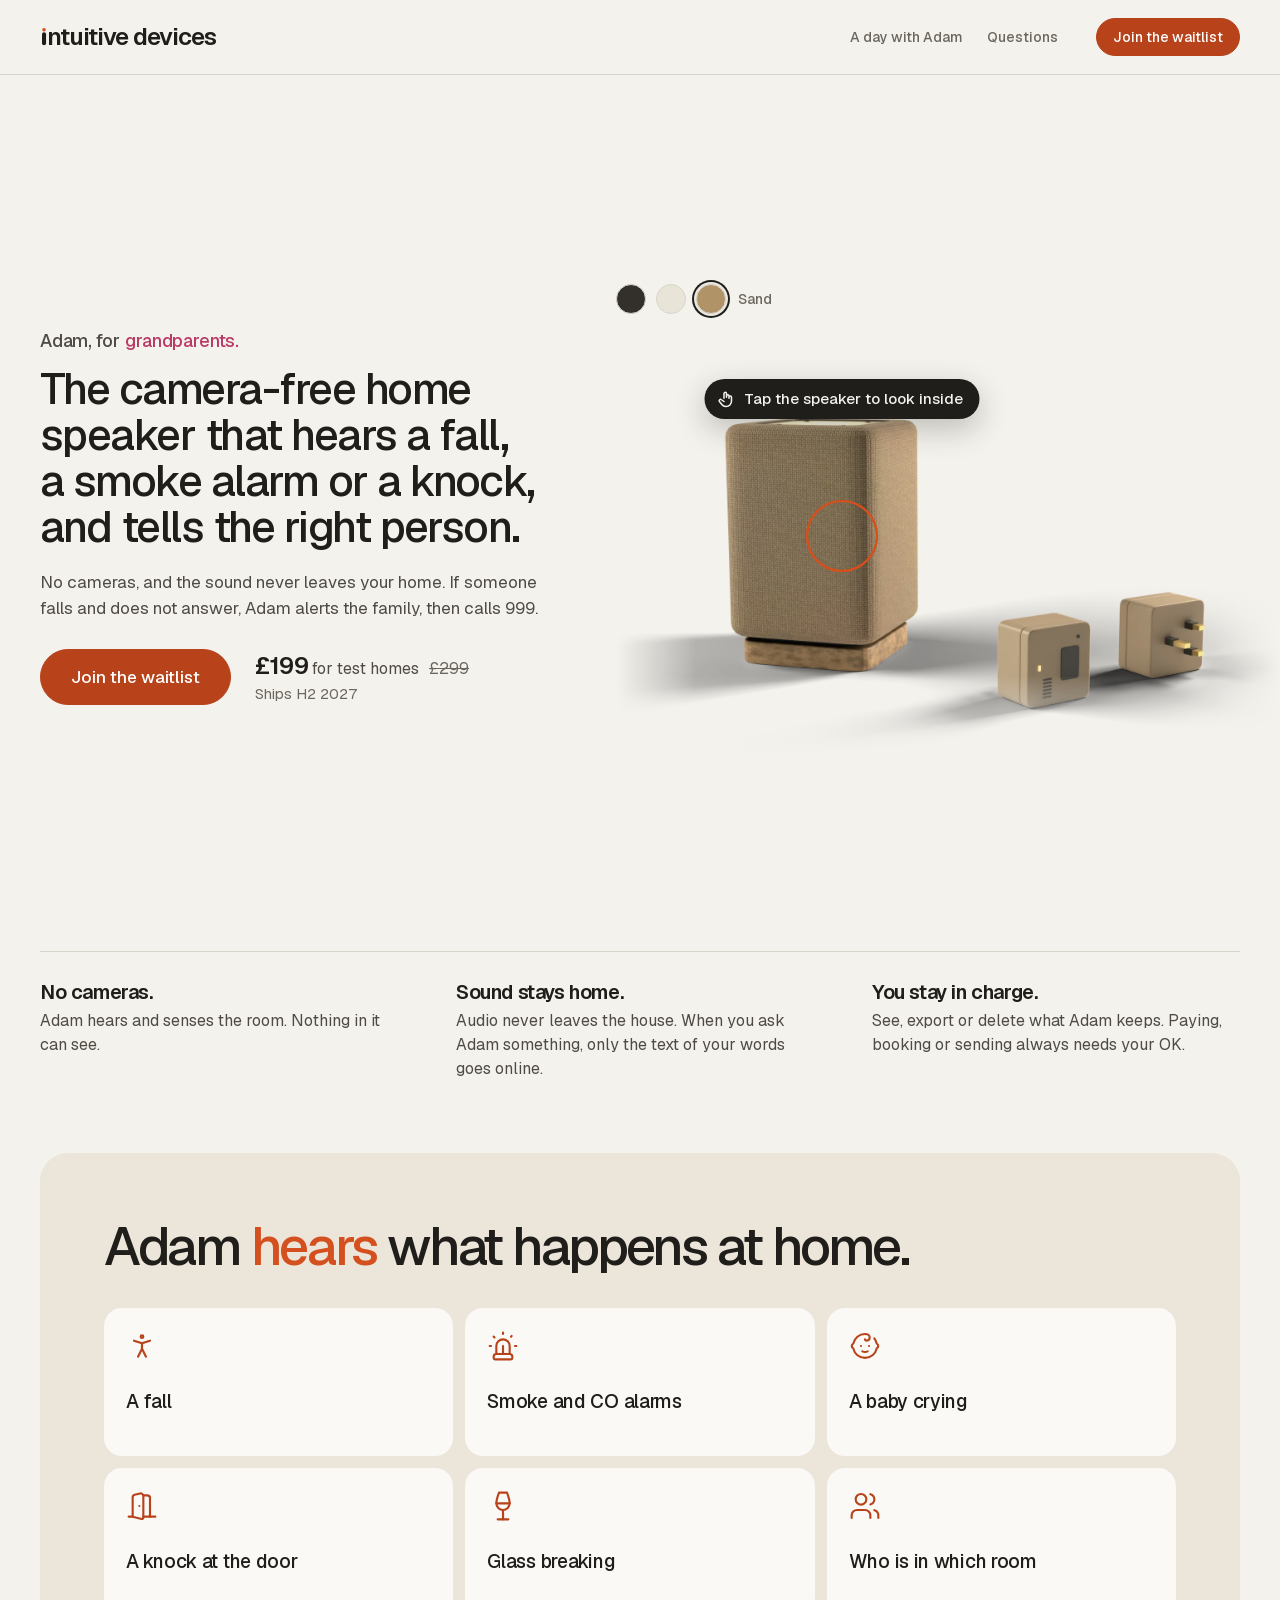
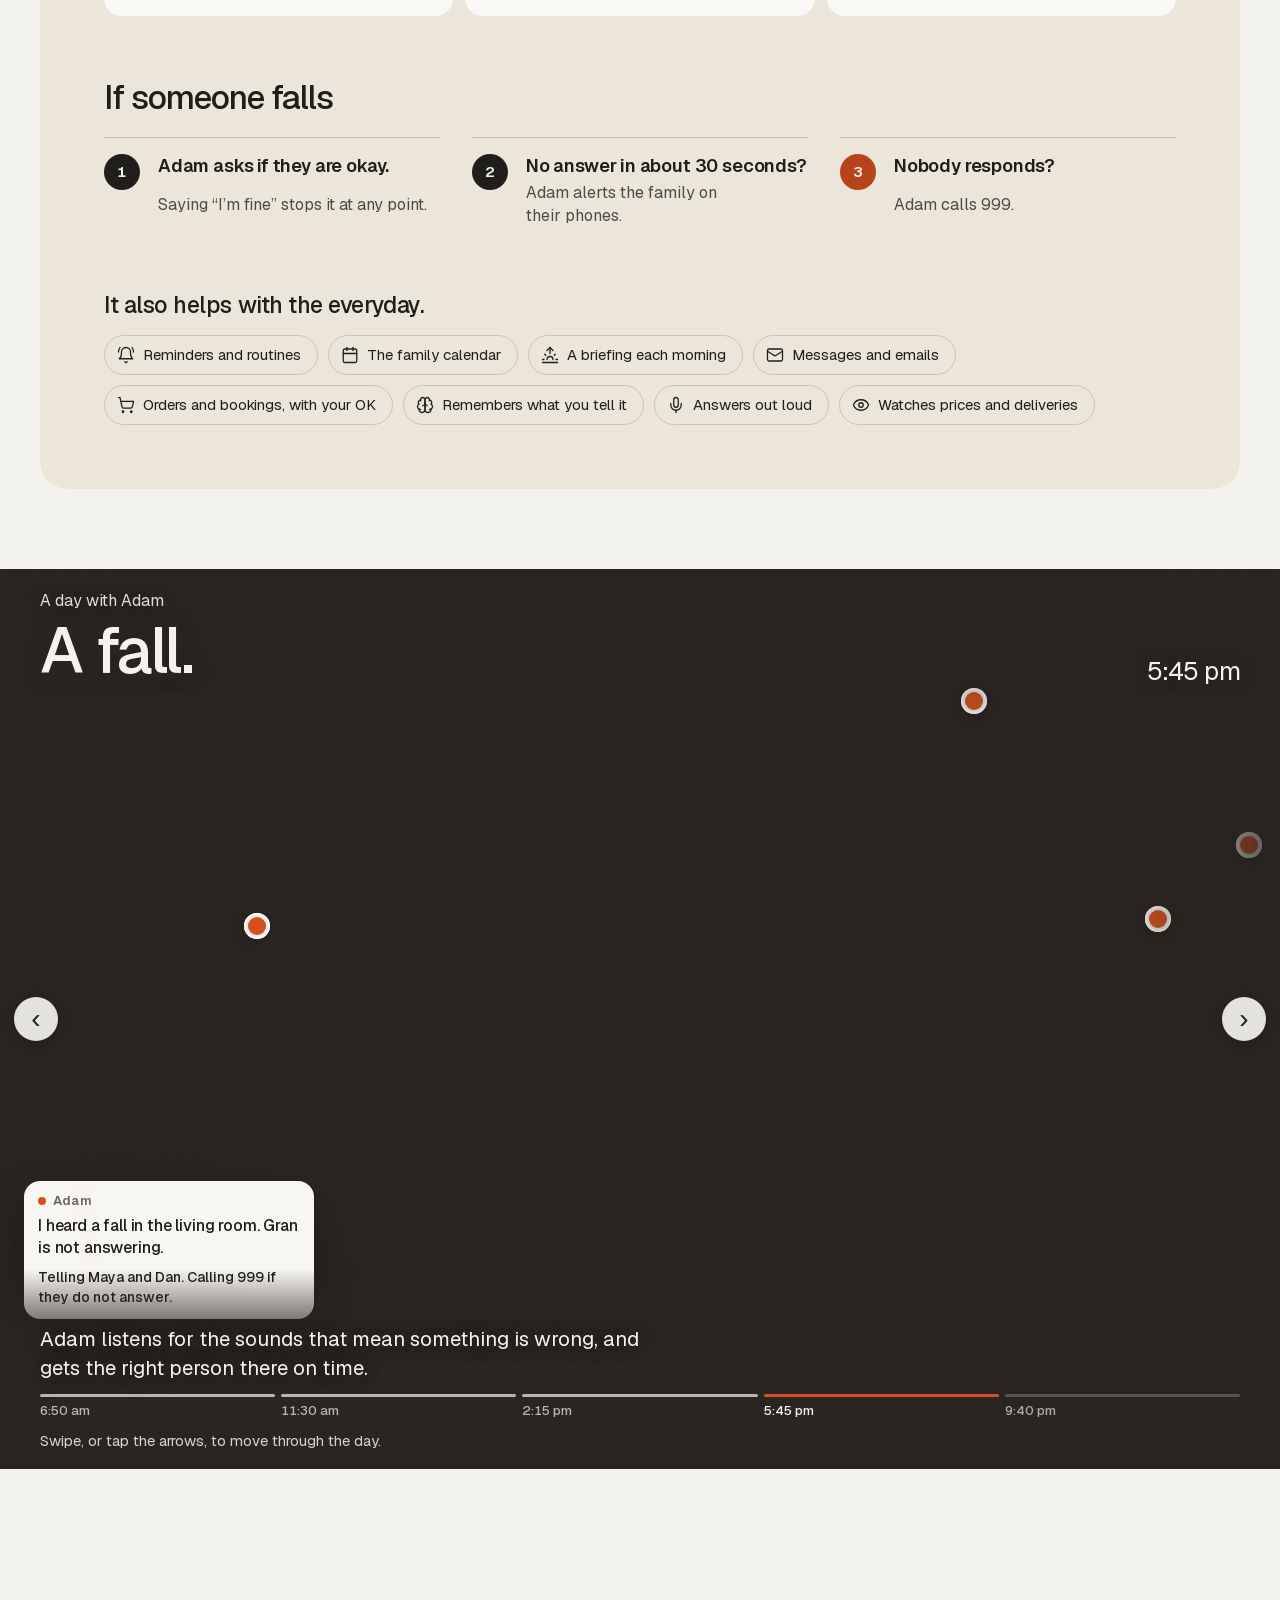
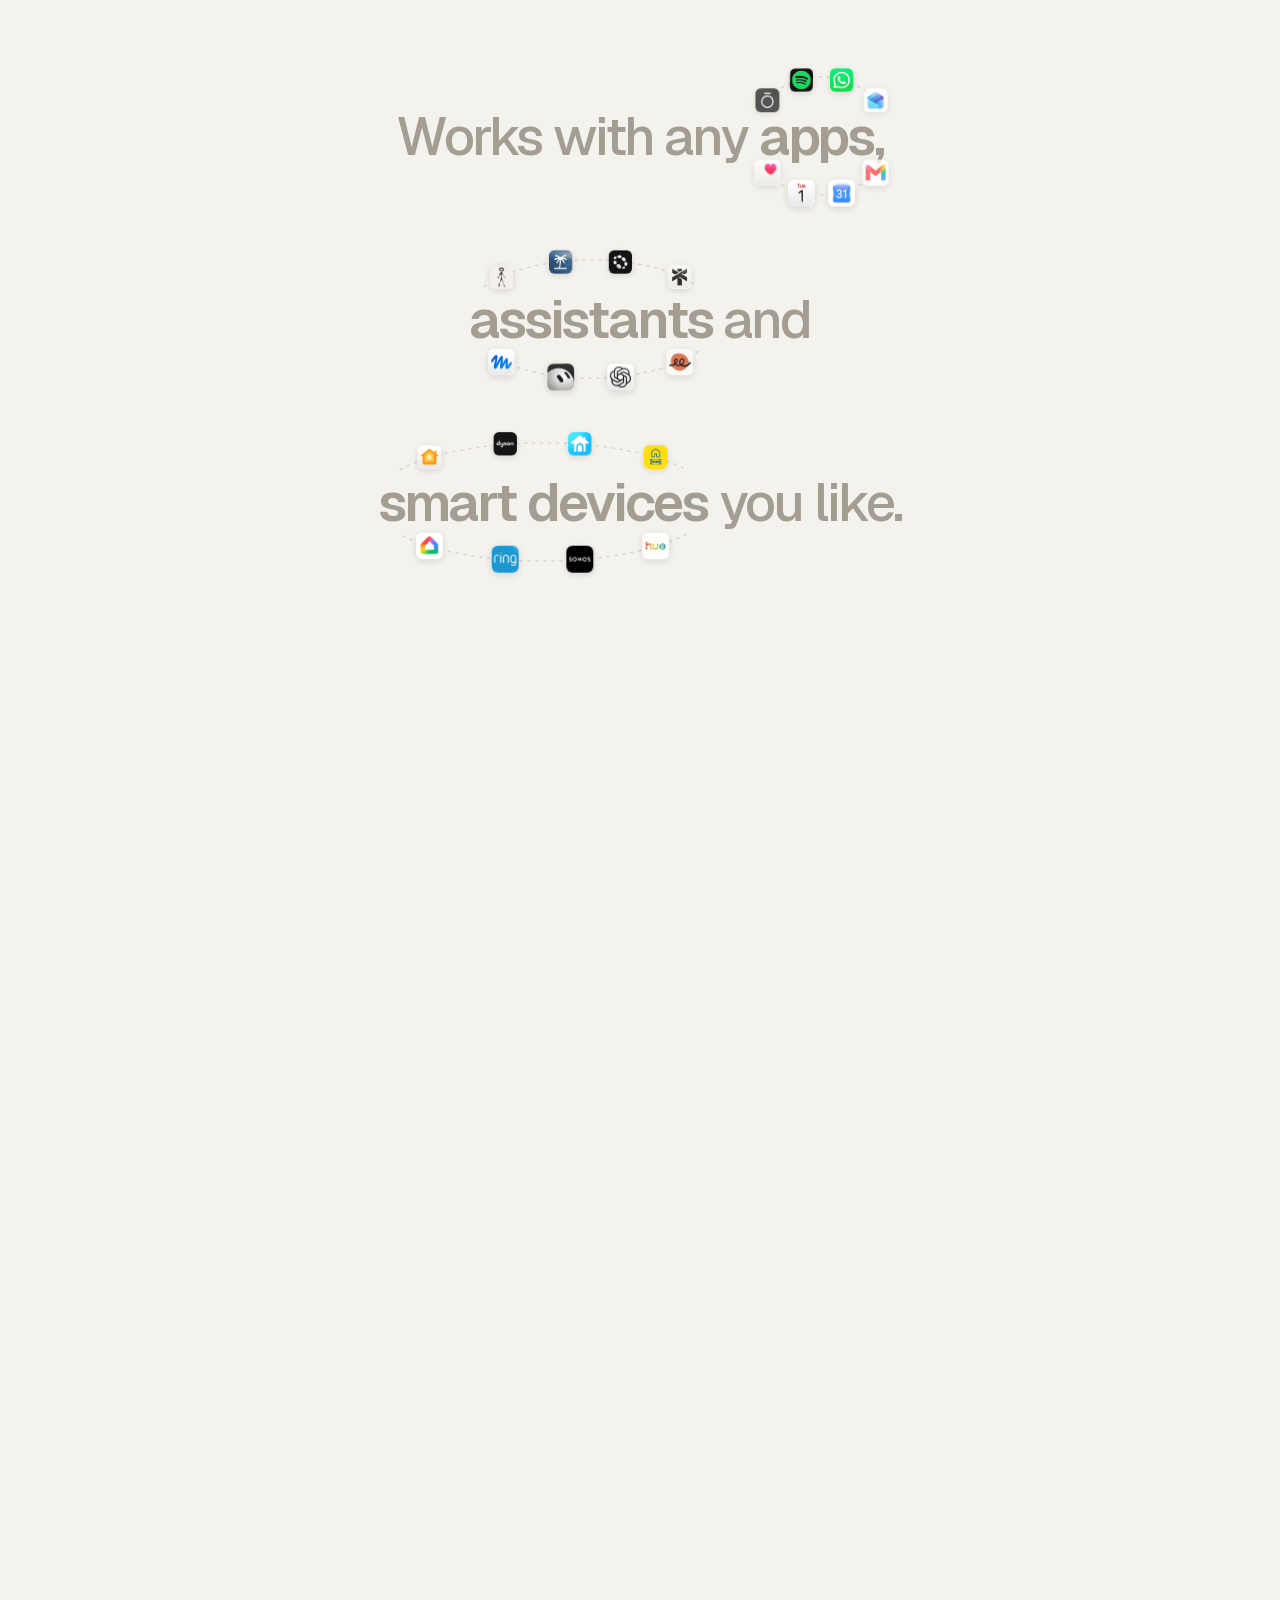
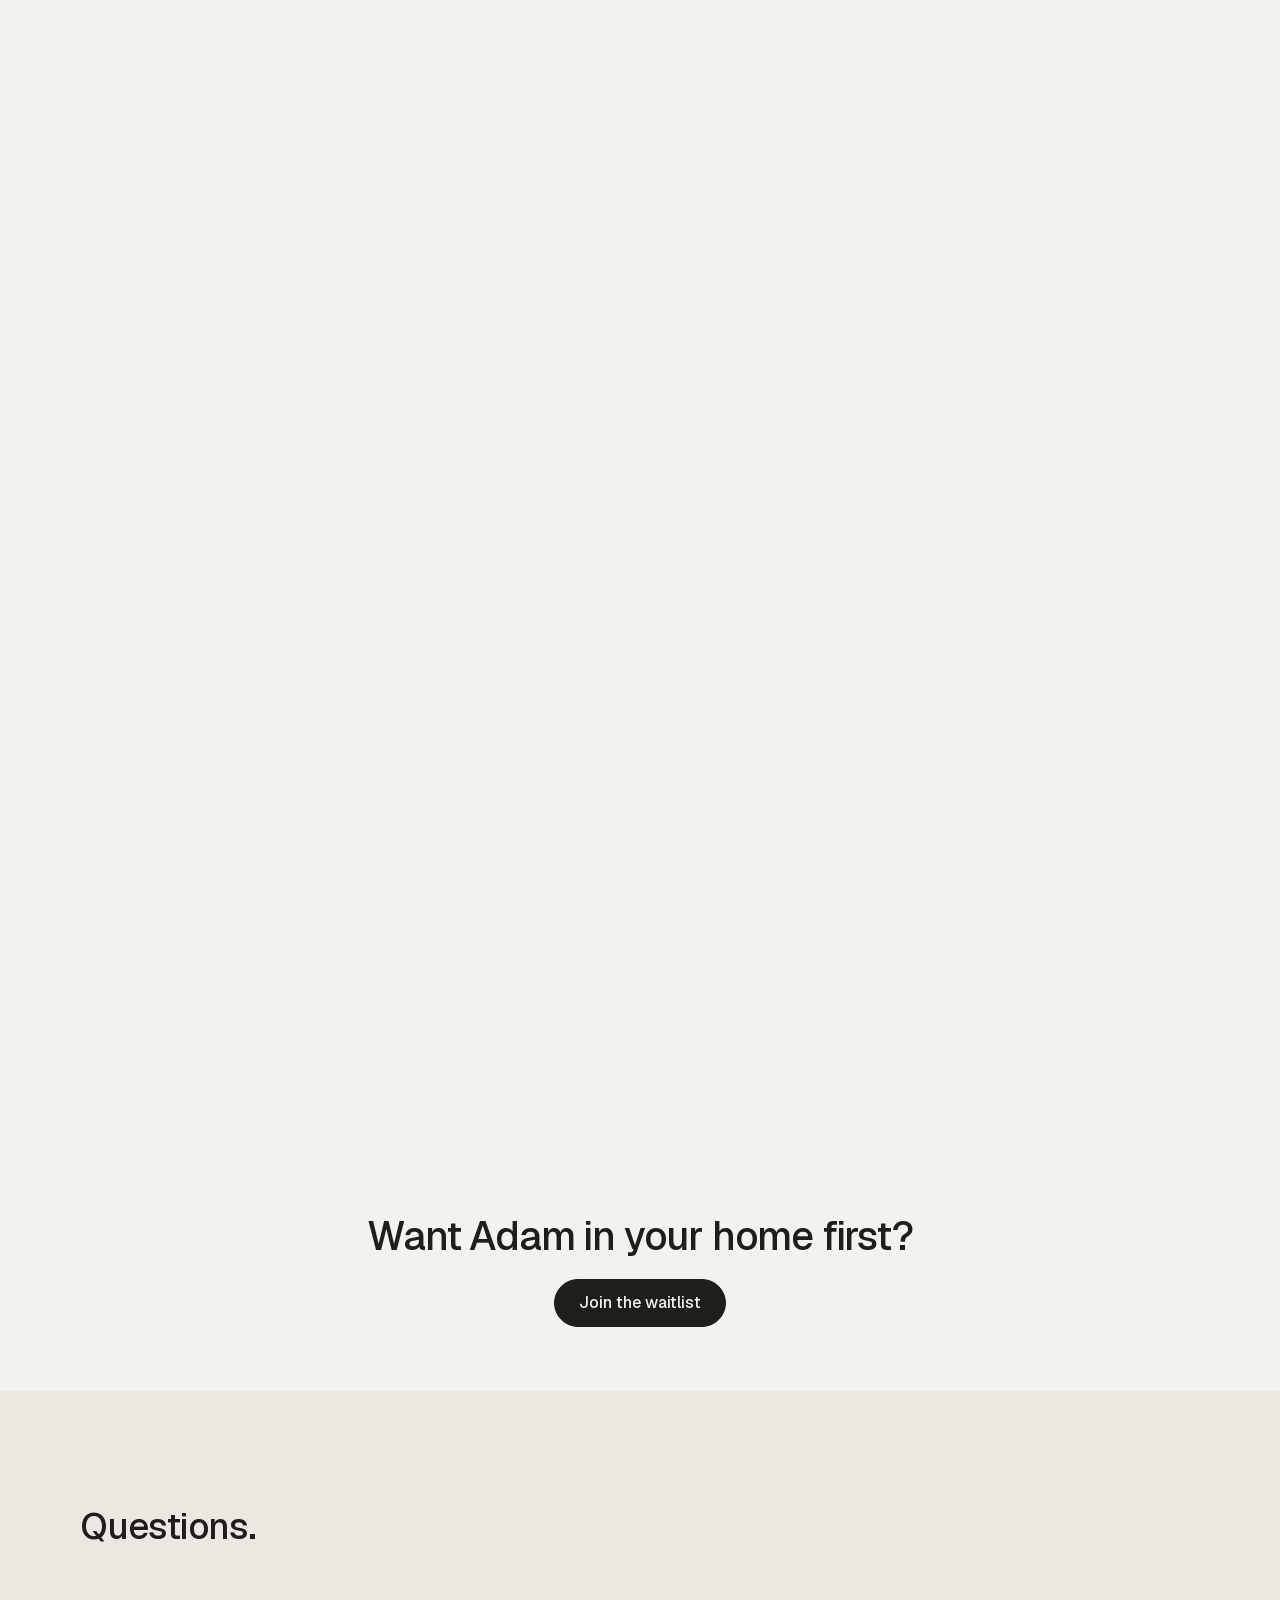
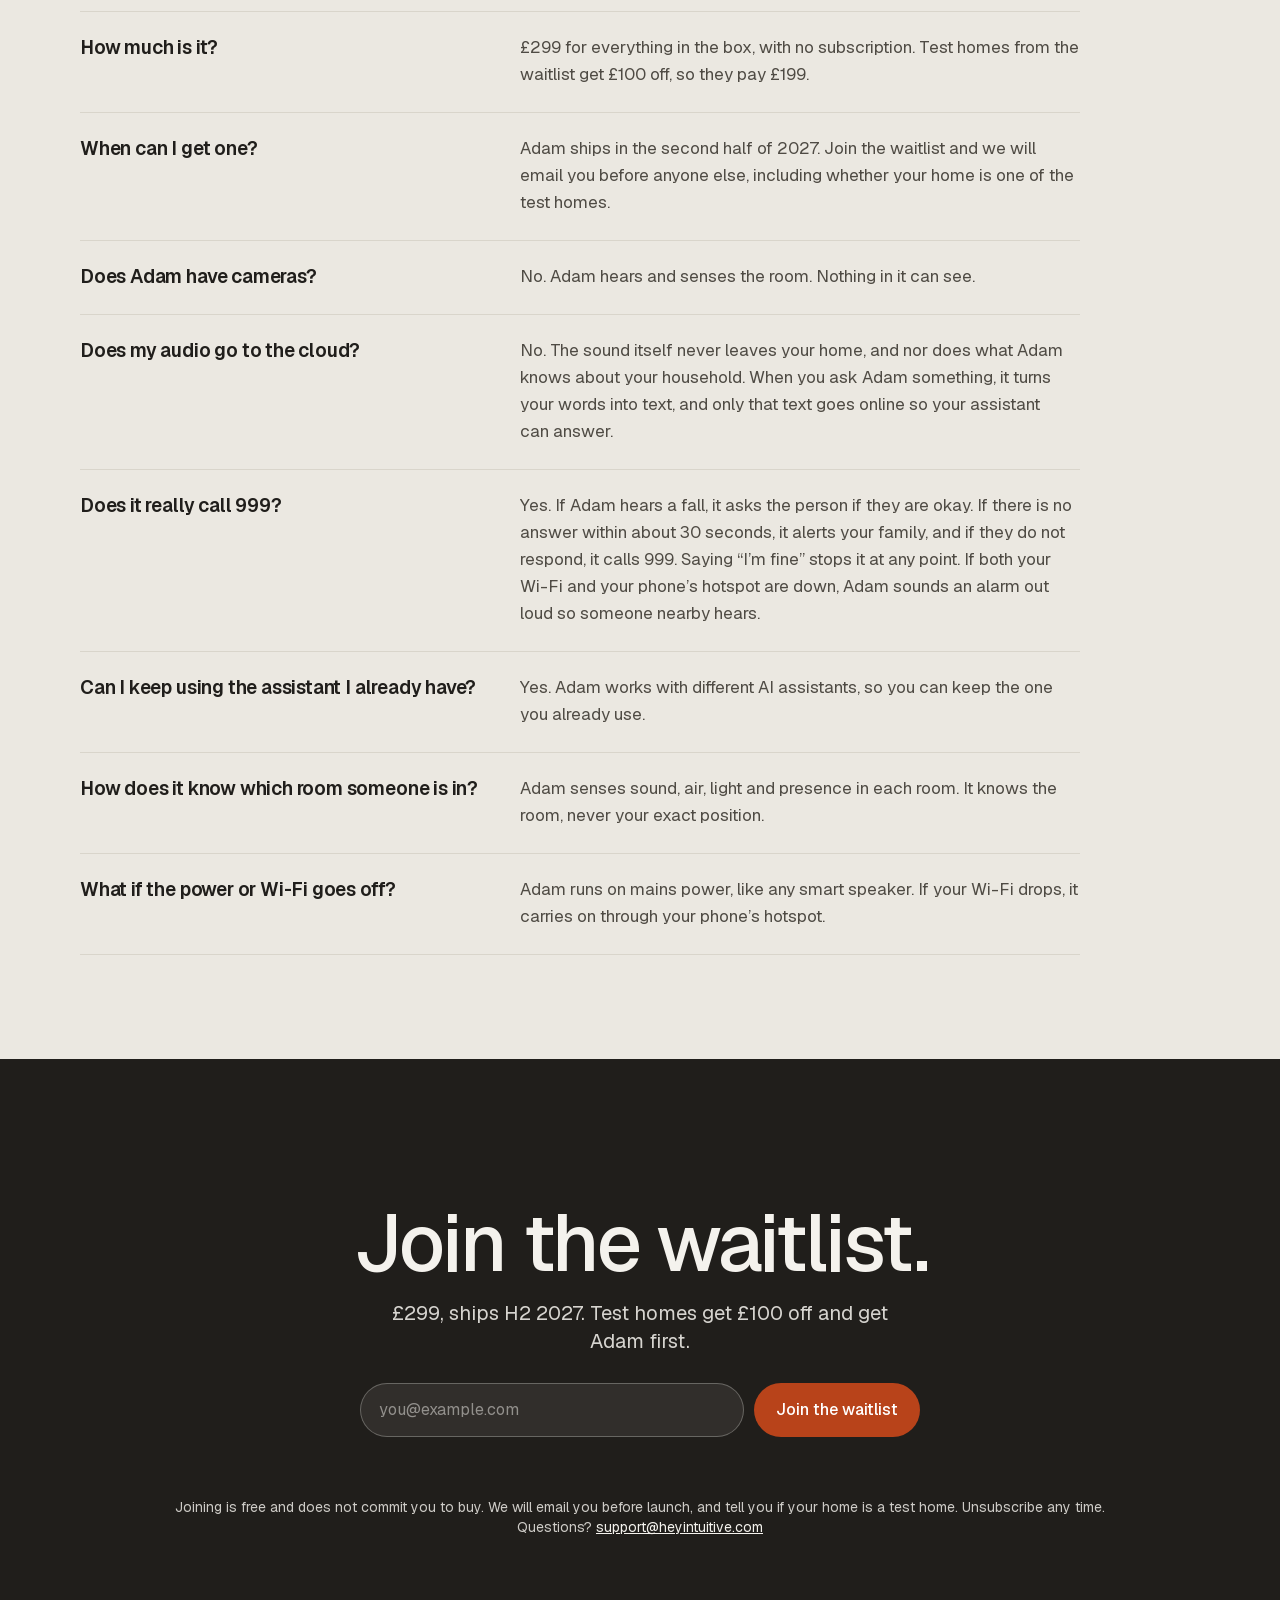
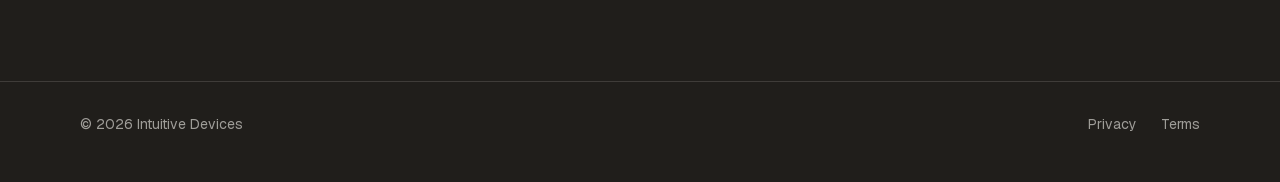
==== commit d6304188: "A day with Adam: two-storey cutaway house with a pin on each moment, wider view on desktop Co-Author" ====
--- a/index.html
+++ b/index.html
@@ -25,7 +25,7 @@
   <meta name="twitter:description" content="Adam is a £299 home speaker with no cameras. It hears falls, smoke and CO alarms, knocks, glass breaking and a baby crying, then alerts the right person.">
   <meta name="twitter:image" content="https://www.heyintuitive.com/og.png?v=2">
   <link rel="preload" href="assets/fonts/geist.woff2" as="font" type="font/woff2" crossorigin>
-  <link rel="stylesheet" href="site.css?v=203">
+  <link rel="stylesheet" href="site.css?v=204">
   <script>(function(){var c='js opgo';try{if(sessionStorage.getItem('op')||location.hash)c+=' opdone';}catch(e){}document.documentElement.className=c;})();</script>
   <script type="application/ld+json">{"@context": "https://schema.org", "@graph": [{"@type": "Organization", "@id": "https://www.heyintuitive.com/#org", "name": "Intuitive Devices", "alternateName": ["heyintuitive"], "url": "https://www.heyintuitive.com/", "logo": "https://www.heyintuitive.com/logo.png", "image": "https://www.heyintuitive.com/og.png?v=2", "description": "Intuitive Devices is a UK start-up making Adam, a home speaker with no cameras that hears falls, alarms and other events at home and tells the right person.", "address": {"@type": "PostalAddress", "addressCountry": "GB"}, "areaServed": "GB", "email": "support@heyintuitive.com", "contactPoint": {"@type": "ContactPoint", "contactType": "customer support", "email": "support@heyintuitive.com", "areaServed": "GB", "availableLanguage": "en-GB"}}, {"@type": "WebSite", "@id": "https://www.heyintuitive.com/#website", "url": "https://www.heyintuitive.com/", "name": "Adam by Intuitive Devices", "inLanguage": "en-GB", "publisher": {"@id": "https://www.heyintuitive.com/#org"}}, {"@type": "Product", "@id": "https://www.heyintuitive.com/#adam", "name": "Adam", "alternateName": "Adam by Intuitive Devices", "category": "Smart speaker / home safety device", "description": "Adam is a smart speaker with sensors and no cameras. It hears what happens at home (a fall, smoke and CO alarms, a knock at the door, glass breaking, a baby crying), knows who is in which room, and tells the right person. If Adam hears a fall and gets no answer, it alerts family and then calls 999. The sound itself never leaves the home. It also orders and books with your OK, sends messages and emails, keeps the family calendar, gives a morning briefing, runs reminders and routines, answers out loud, and works with your existing AI assistant, apps and smart devices.", "image": ["https://www.heyintuitive.com/og.png?v=2", "https://www.heyintuitive.com/frames/box.webp?v=15"], "brand": {"@type": "Brand", "name": "Intuitive Devices"}, "manufacturer": {"@id": "https://www.heyintuitive.com/#org"}, "color": "Charcoal, Chalk, Sand", "additionalProperty": [{"@type": "PropertyValue", "name": "Cameras", "value": "None"}, {"@type": "PropertyValue", "name": "Subscription", "value": "Not required"}, {"@type": "PropertyValue", "name": "Detects", "value": "Falls, smoke and CO alarms, knocks at the door, glass breaking, a baby crying, who is in which room"}], "offers": {"@type": "Offer", "url": "https://www.heyintuitive.com/#who", "price": "299.00", "priceCurrency": "GBP", "availability": "https://schema.org/PreOrder", "availabilityStarts": "2027-07-01", "eligibleRegion": {"@type": "Country", "name": "GB"}, "seller": {"@id": "https://www.heyintuitive.com/#org"}}}, {"@type": "FAQPage", "@id": "https://www.heyintuitive.com/#faq", "mainEntity": [{"@type": "Question", "name": "How much is it?", "acceptedAnswer": {"@type": "Answer", "text": "£299 for everything in the box, with no subscription. Test homes from the waitlist get £100 off, so they pay £199."}}, {"@type": "Question", "name": "When can I get one?", "acceptedAnswer": {"@type": "Answer", "text": "Adam ships in the second half of 2027. Join the waitlist and we will email you before anyone else, including whether your home is one of the test homes."}}, {"@type": "Question", "name": "Does Adam have cameras?", "acceptedAnswer": {"@type": "Answer", "text": "No. Adam hears and senses the room. Nothing in it can see."}}, {"@type": "Question", "name": "Does my audio go to the cloud?", "acceptedAnswer": {"@type": "Answer", "text": "No. The sound itself never leaves your home, and nor does what Adam knows about your household. When you ask Adam something, it turns your words into text, and only that text goes online so your assistant can answer."}}, {"@type": "Question", "name": "Does it really call 999?", "acceptedAnswer": {"@type": "Answer", "text": "Yes. If Adam hears a fall, it asks the person if they are okay. If there is no answer within about 30 seconds, it alerts your family, and if they do not respond, it calls 999. Saying “I’m fine” stops it at any point. If both your Wi-Fi and your phone’s hotspot are down, Adam sounds an alarm out loud so someone nearby hears."}}, {"@type": "Question", "name": "Can I keep using the assistant I already have?", "acceptedAnswer": {"@type": "Answer", "text": "Yes. Adam works with different AI assistants, so you can keep the one you already use."}}, {"@type": "Question", "name": "How does it know which room someone is in?", "acceptedAnswer": {"@type": "Answer", "text": "Adam senses sound, air, light and presence in each room. It knows the room, never your exact position."}}, {"@type": "Question", "name": "What if the power or Wi-Fi goes off?", "acceptedAnswer": {"@type": "Answer", "text": "Adam runs on mains power, like any smart speaker. If your Wi-Fi drops, it carries on through your phone’s hotspot."}}]}]}</script>
 </head>
@@ -198,7 +198,7 @@
   <script src="inside/data.js?v=3"></script>
   <script src="inside.js?v=30"></script>
   <script src="family.js?v=38"></script>
-  <script src="day.js?v=35"></script>
+  <script src="day.js?v=36"></script>
   <script src="works.js?v=15"></script>
   <script src="motion.js?v=6"></script>
   <script defer src="https://static.cloudflareinsights.com/beacon.min.js" data-cf-beacon='{"token": "fa91610f67df4fe6930c70fdb61ca0b7"}'></script>
--- a/site.css
+++ b/site.css
@@ -1315,3 +1315,15 @@
 @media (min-width: 1000px) { #make .product-wrap { margin-right: calc(var(--pad) * -1); } }
 .hero-for .for-word { display: inline-block; min-width: 0; width: auto; white-space: nowrap; }
 @media (max-width: 720px) { .day-card .dc-msg { font-size: 14px; line-height: 20px; } .day-card .dc-done { font-size: 13px; line-height: 18px; } .day-stage > .day-card { width: min(250px, calc(100vw - 80px)); } .day-note { font-size: 14px; } }
+
+/* a day with Adam: pins on the cutaway house, one per moment */
+.day-pin { position: absolute; z-index: 3; width: 44px; height: 44px; margin: -22px 0 0 -22px; padding: 0; border: 0; background: none; cursor: pointer; }
+.day-pin i { position: absolute; left: 50%; top: 50%; width: 18px; height: 18px; margin: -9px 0 0 -9px; border-radius: 50%; background: var(--acc); box-shadow: 0 0 0 4px rgba(255, 253, 249, 0.92), 0 4px 14px rgba(0, 0, 0, 0.35); transition: transform 250ms var(--ease); }
+.day-pin i::after { content: ""; position: absolute; inset: -4px; border-radius: 50%; border: 2px solid rgba(255, 253, 249, 0.9); animation: pinPulse 2.2s var(--ease) infinite; }
+.day-pin span { position: absolute; left: 50%; bottom: calc(100% - 2px); transform: translate(-50%, 4px); padding: 4px 9px; border-radius: 999px; background: rgba(255, 253, 249, 0.96); color: #201E1B; font-size: 13px; line-height: 18px; font-weight: 600; white-space: nowrap; opacity: 0; pointer-events: none; transition: opacity 200ms var(--ease), transform 200ms var(--ease); }
+.day-pin:hover i, .day-pin:focus-visible i { transform: scale(1.2); }
+.day-pin:hover span, .day-pin:focus-visible span { opacity: 1; transform: translate(-50%, 0); }
+.day-pin:focus-visible { outline: 2px solid #fff; outline-offset: 2px; border-radius: 50%; }
+.day-pin.cur { display: none; }
+@keyframes pinPulse { 0% { transform: scale(1); opacity: 0.9; } 100% { transform: scale(2.2); opacity: 0; } }
+@media (prefers-reduced-motion: reduce) { .day-pin i::after { animation: none; } }
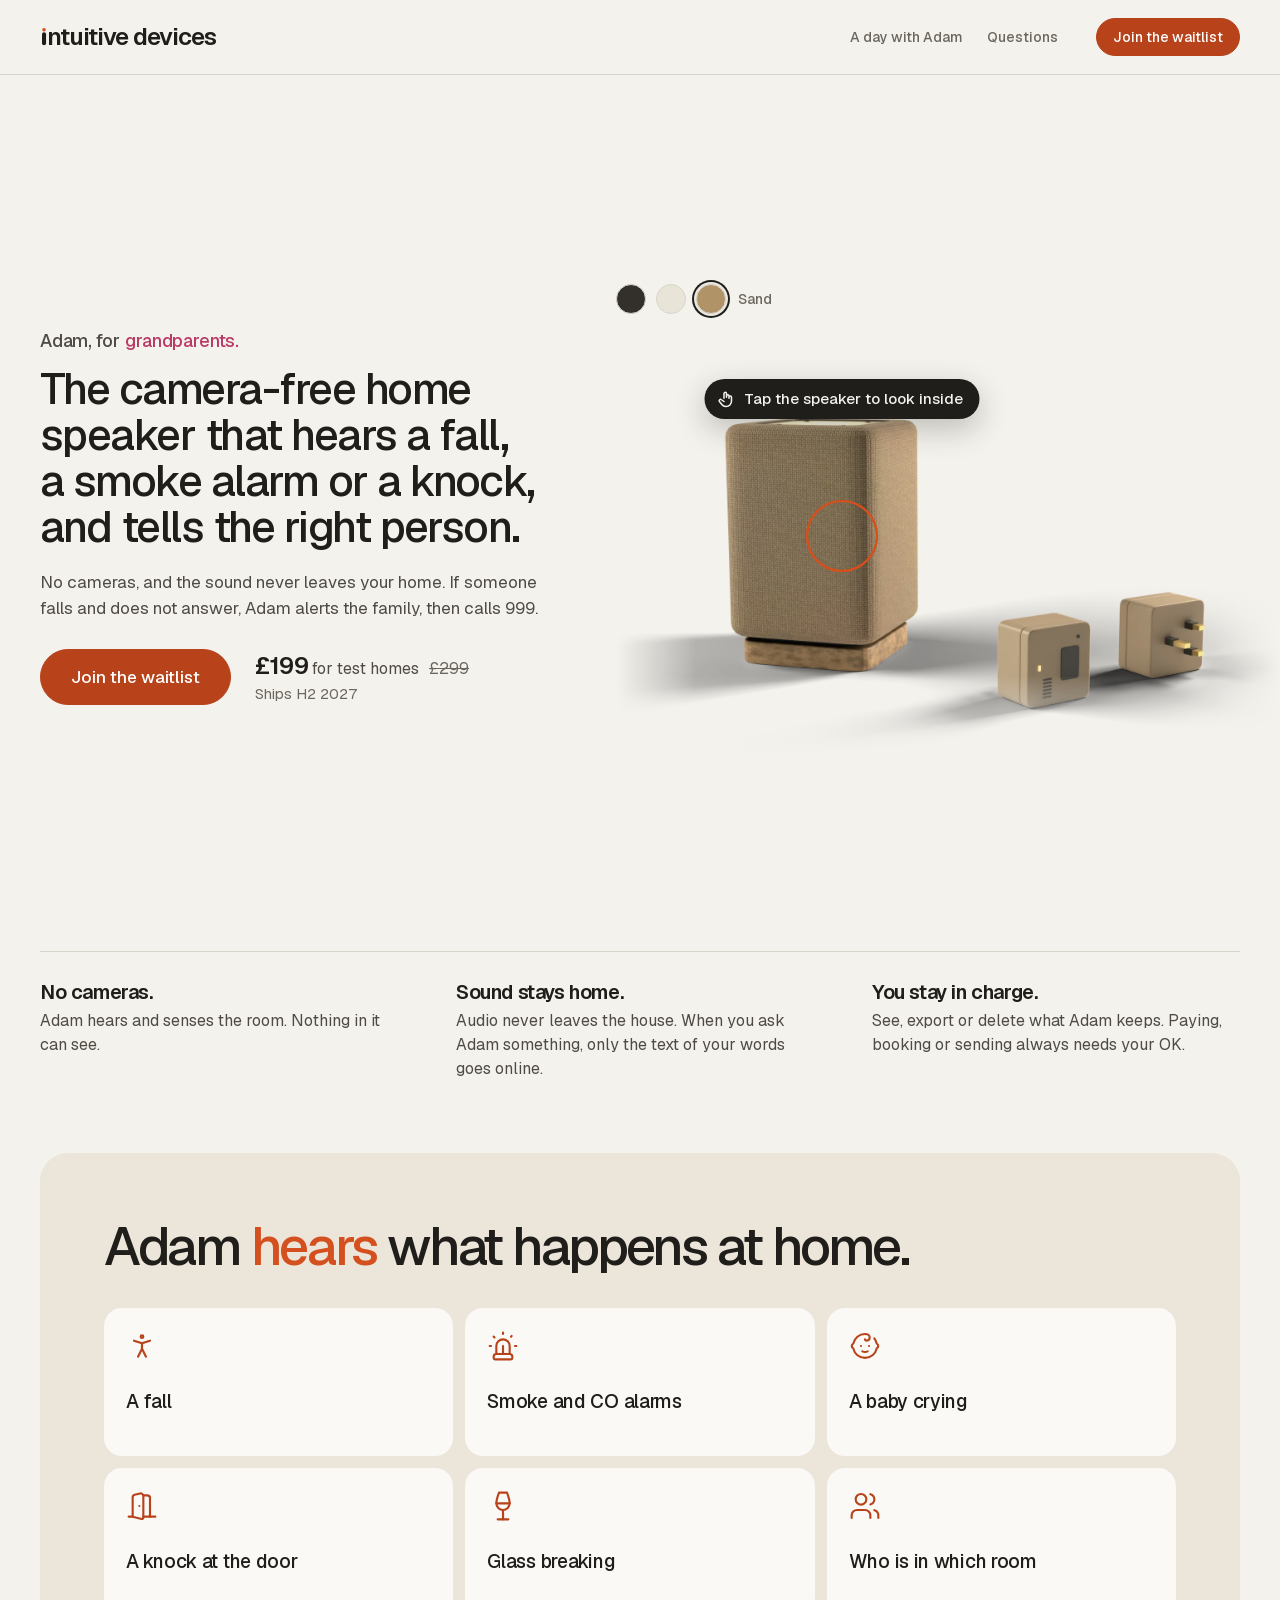
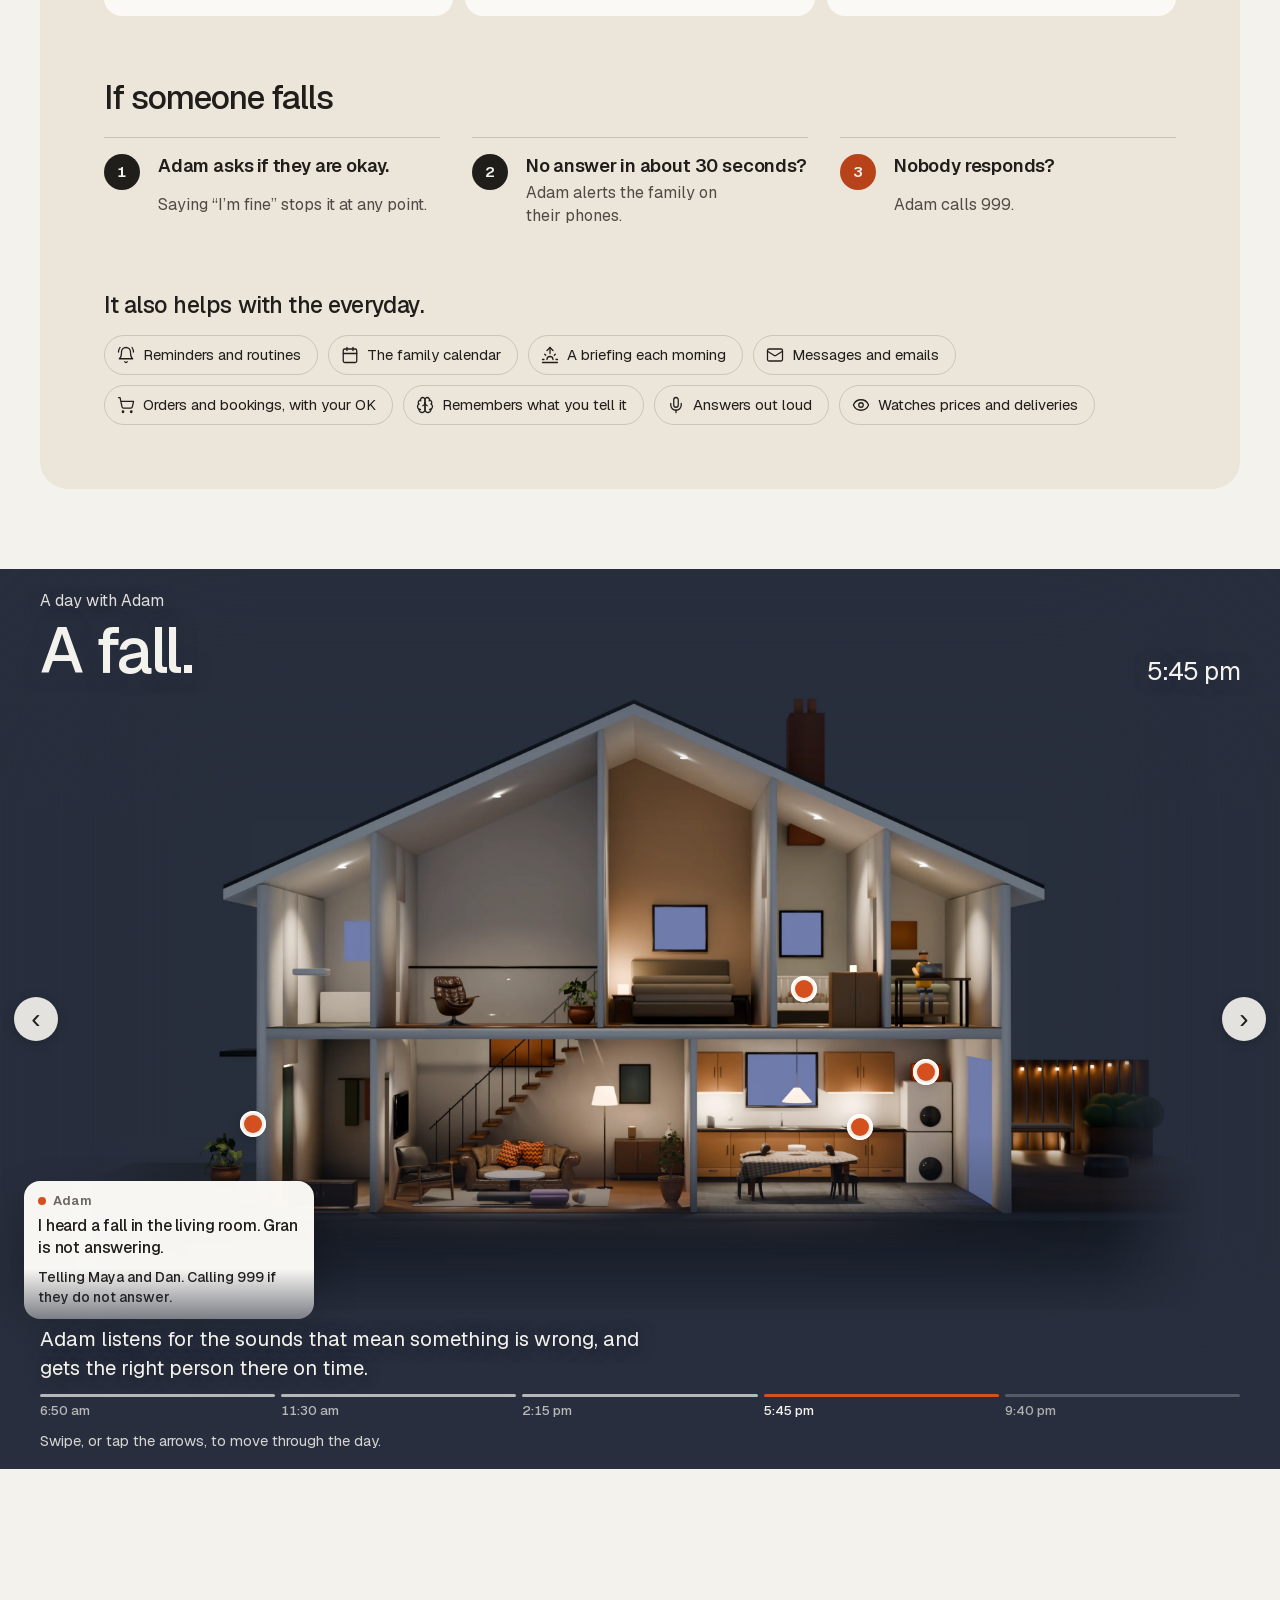
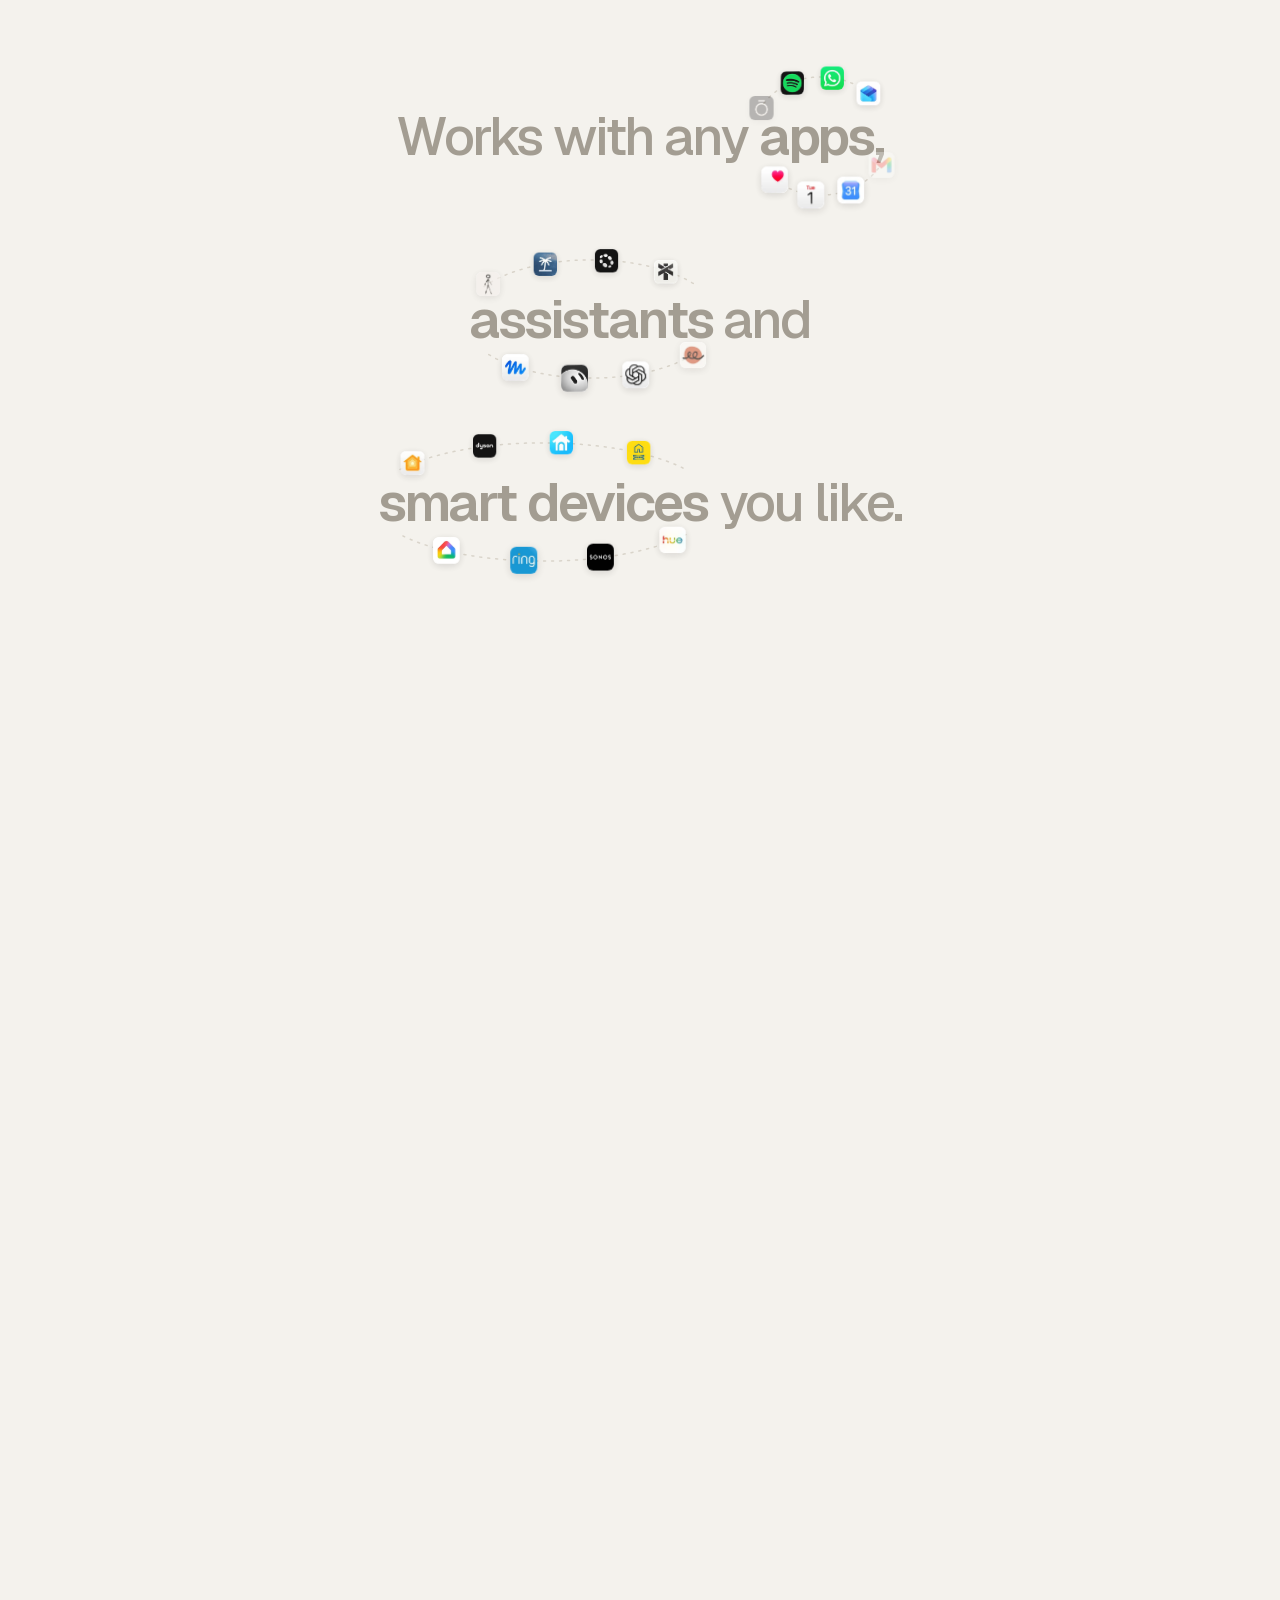
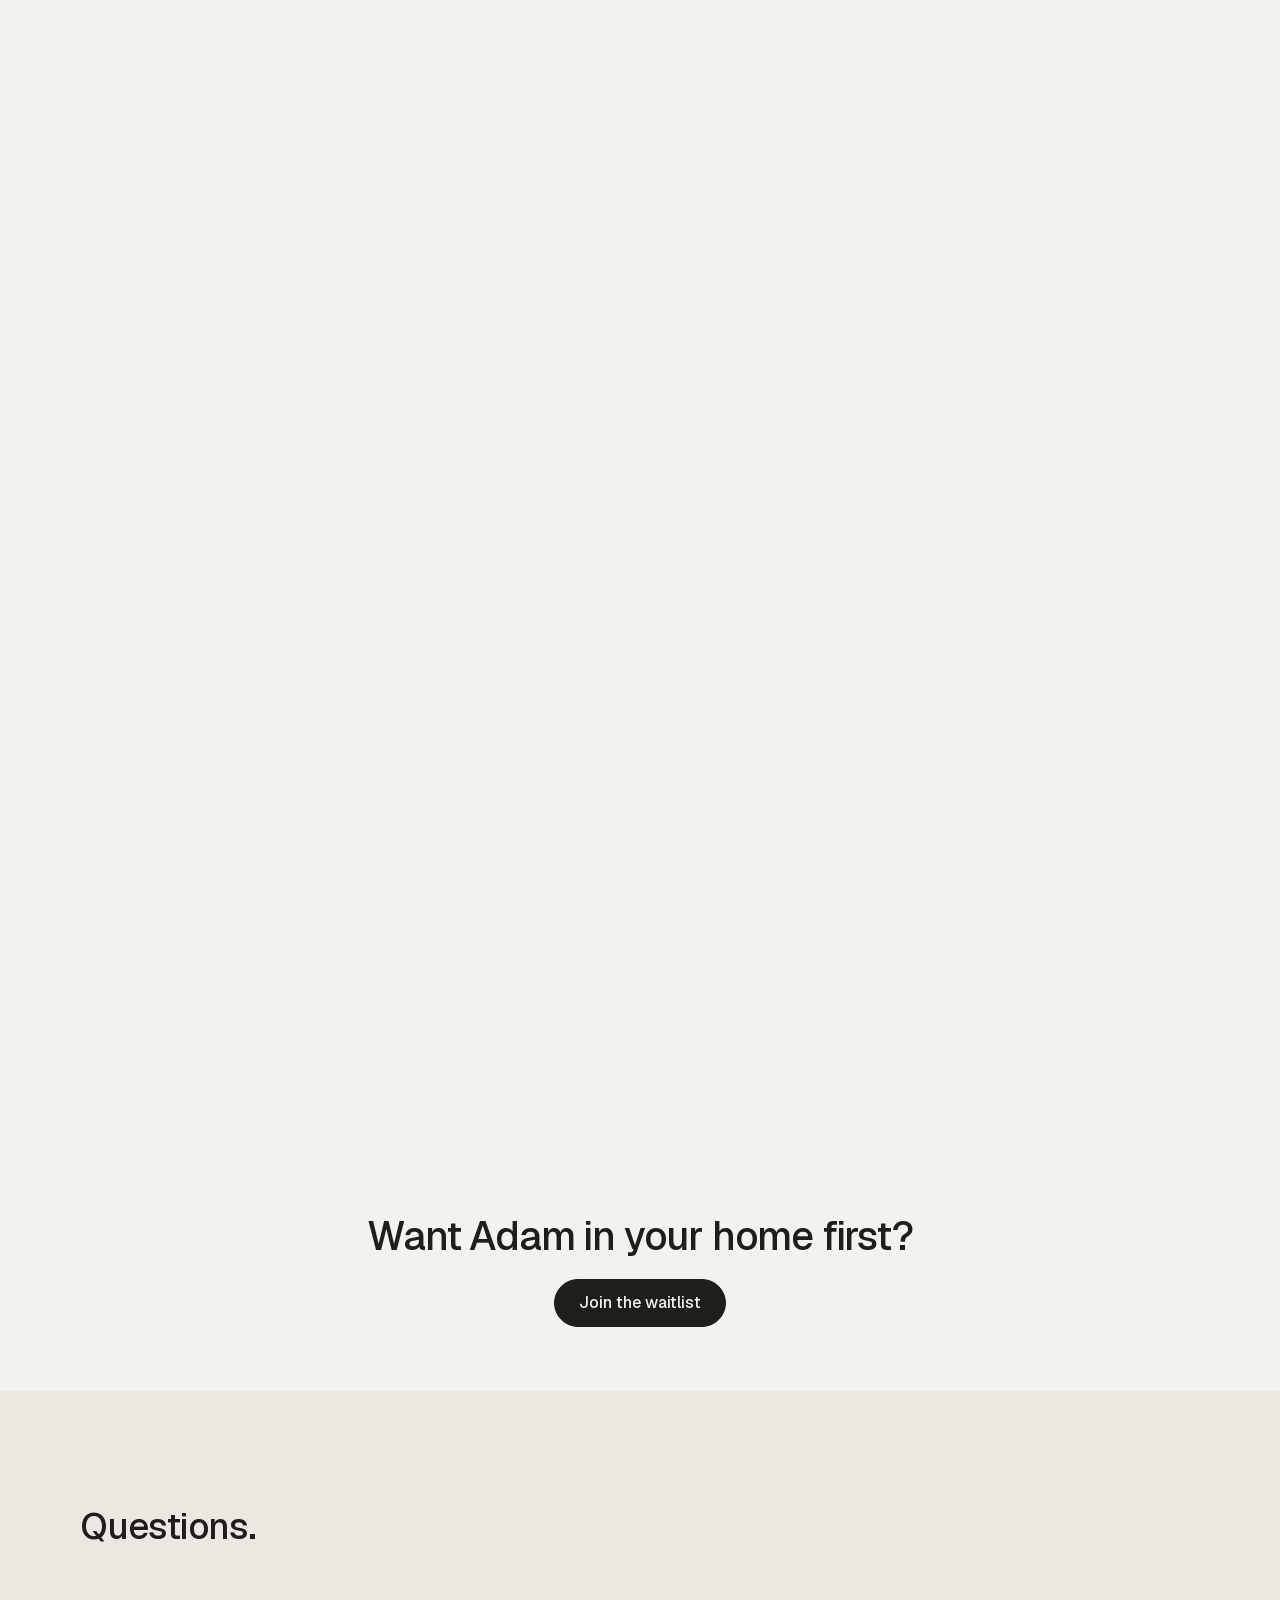
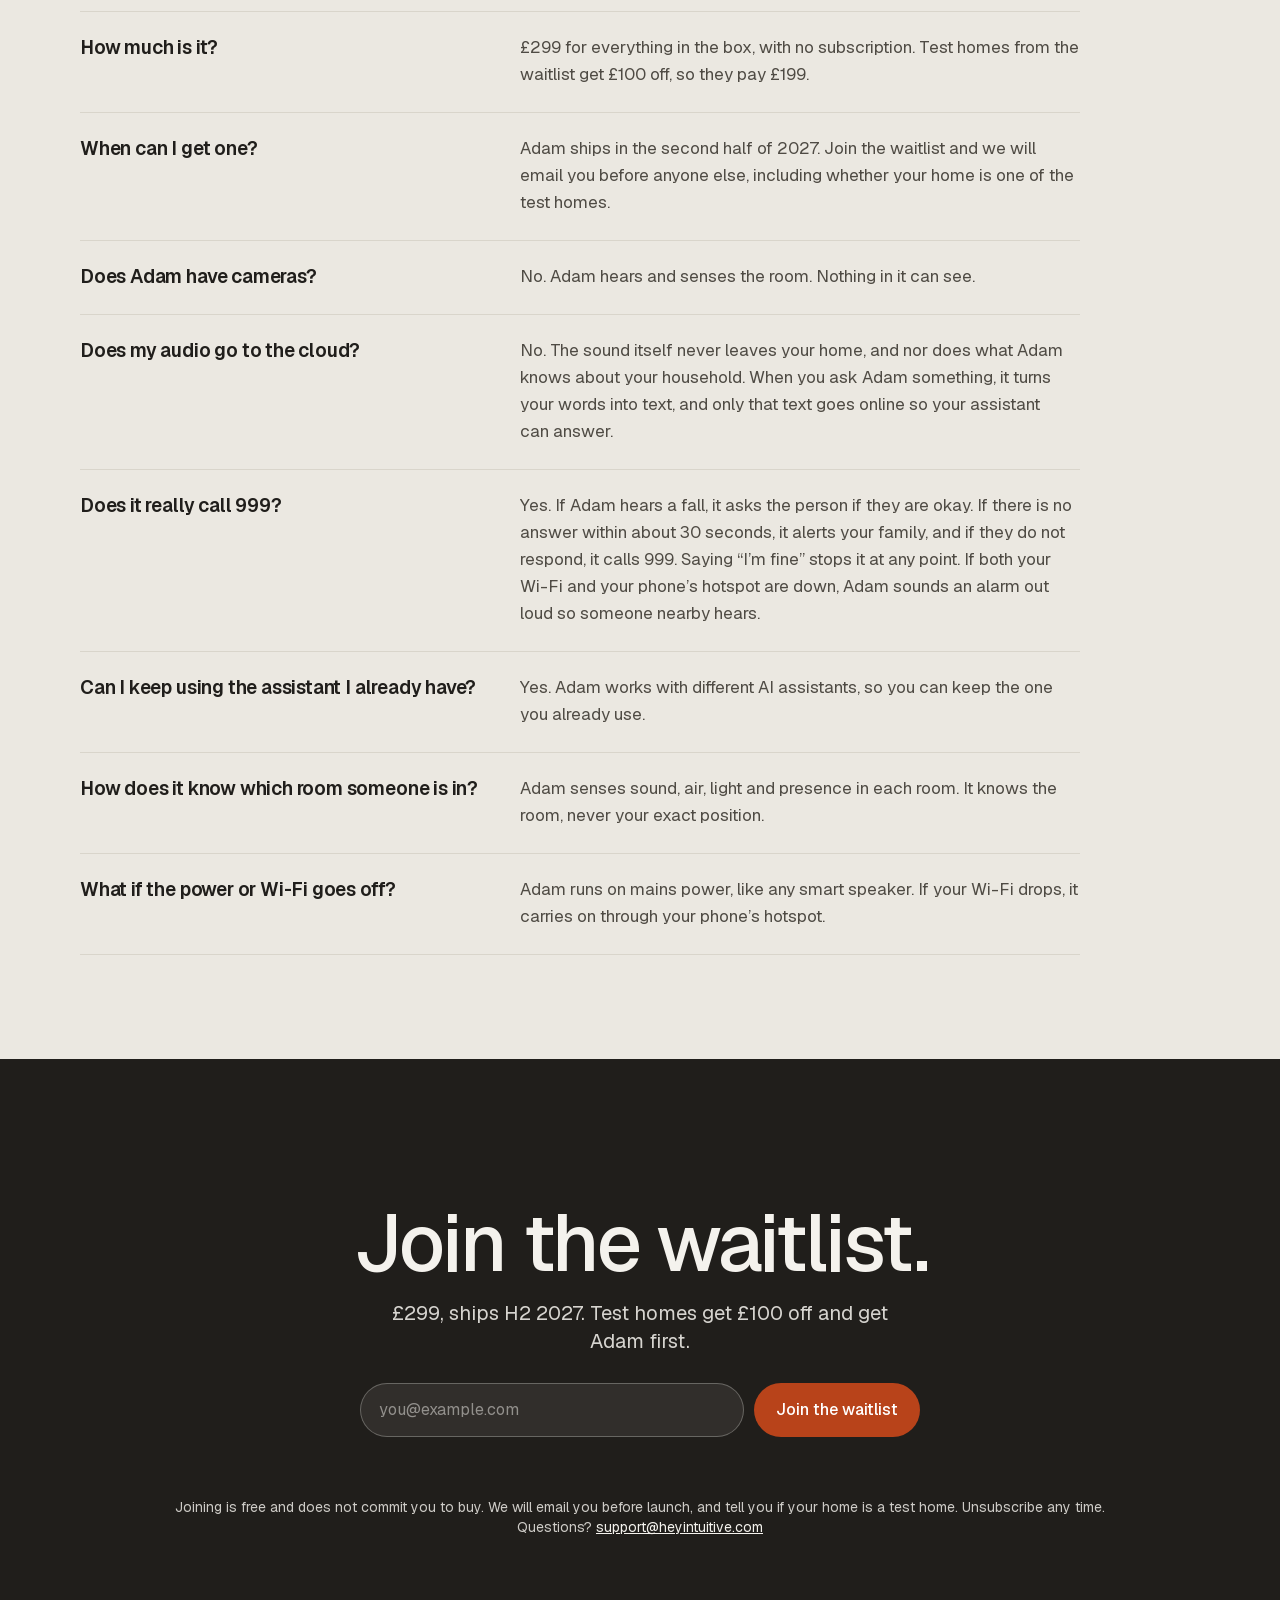
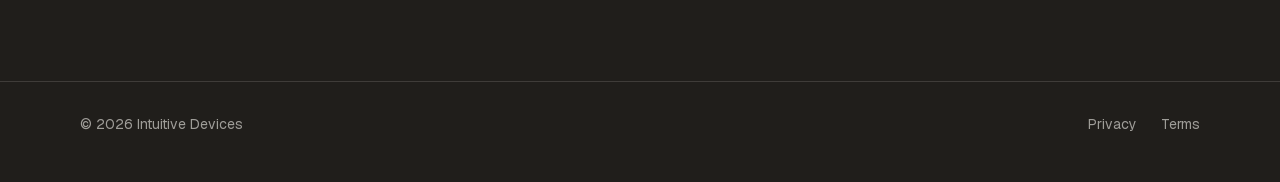
==== commit 713081e8: "A day with Adam: lit-from-inside cutaway with vaulted rooms, floating stairs and the whole house in " ====
--- a/index.html
+++ b/index.html
@@ -25,7 +25,7 @@
   <meta name="twitter:description" content="Adam is a £299 home speaker with no cameras. It hears falls, smoke and CO alarms, knocks, glass breaking and a baby crying, then alerts the right person.">
   <meta name="twitter:image" content="https://www.heyintuitive.com/og.png?v=2">
   <link rel="preload" href="assets/fonts/geist.woff2" as="font" type="font/woff2" crossorigin>
-  <link rel="stylesheet" href="site.css?v=204">
+  <link rel="stylesheet" href="site.css?v=205">
   <script>(function(){var c='js opgo';try{if(sessionStorage.getItem('op')||location.hash)c+=' opdone';}catch(e){}document.documentElement.className=c;})();</script>
   <script type="application/ld+json">{"@context": "https://schema.org", "@graph": [{"@type": "Organization", "@id": "https://www.heyintuitive.com/#org", "name": "Intuitive Devices", "alternateName": ["heyintuitive"], "url": "https://www.heyintuitive.com/", "logo": "https://www.heyintuitive.com/logo.png", "image": "https://www.heyintuitive.com/og.png?v=2", "description": "Intuitive Devices is a UK start-up making Adam, a home speaker with no cameras that hears falls, alarms and other events at home and tells the right person.", "address": {"@type": "PostalAddress", "addressCountry": "GB"}, "areaServed": "GB", "email": "support@heyintuitive.com", "contactPoint": {"@type": "ContactPoint", "contactType": "customer support", "email": "support@heyintuitive.com", "areaServed": "GB", "availableLanguage": "en-GB"}}, {"@type": "WebSite", "@id": "https://www.heyintuitive.com/#website", "url": "https://www.heyintuitive.com/", "name": "Adam by Intuitive Devices", "inLanguage": "en-GB", "publisher": {"@id": "https://www.heyintuitive.com/#org"}}, {"@type": "Product", "@id": "https://www.heyintuitive.com/#adam", "name": "Adam", "alternateName": "Adam by Intuitive Devices", "category": "Smart speaker / home safety device", "description": "Adam is a smart speaker with sensors and no cameras. It hears what happens at home (a fall, smoke and CO alarms, a knock at the door, glass breaking, a baby crying), knows who is in which room, and tells the right person. If Adam hears a fall and gets no answer, it alerts family and then calls 999. The sound itself never leaves the home. It also orders and books with your OK, sends messages and emails, keeps the family calendar, gives a morning briefing, runs reminders and routines, answers out loud, and works with your existing AI assistant, apps and smart devices.", "image": ["https://www.heyintuitive.com/og.png?v=2", "https://www.heyintuitive.com/frames/box.webp?v=15"], "brand": {"@type": "Brand", "name": "Intuitive Devices"}, "manufacturer": {"@id": "https://www.heyintuitive.com/#org"}, "color": "Charcoal, Chalk, Sand", "additionalProperty": [{"@type": "PropertyValue", "name": "Cameras", "value": "None"}, {"@type": "PropertyValue", "name": "Subscription", "value": "Not required"}, {"@type": "PropertyValue", "name": "Detects", "value": "Falls, smoke and CO alarms, knocks at the door, glass breaking, a baby crying, who is in which room"}], "offers": {"@type": "Offer", "url": "https://www.heyintuitive.com/#who", "price": "299.00", "priceCurrency": "GBP", "availability": "https://schema.org/PreOrder", "availabilityStarts": "2027-07-01", "eligibleRegion": {"@type": "Country", "name": "GB"}, "seller": {"@id": "https://www.heyintuitive.com/#org"}}}, {"@type": "FAQPage", "@id": "https://www.heyintuitive.com/#faq", "mainEntity": [{"@type": "Question", "name": "How much is it?", "acceptedAnswer": {"@type": "Answer", "text": "£299 for everything in the box, with no subscription. Test homes from the waitlist get £100 off, so they pay £199."}}, {"@type": "Question", "name": "When can I get one?", "acceptedAnswer": {"@type": "Answer", "text": "Adam ships in the second half of 2027. Join the waitlist and we will email you before anyone else, including whether your home is one of the test homes."}}, {"@type": "Question", "name": "Does Adam have cameras?", "acceptedAnswer": {"@type": "Answer", "text": "No. Adam hears and senses the room. Nothing in it can see."}}, {"@type": "Question", "name": "Does my audio go to the cloud?", "acceptedAnswer": {"@type": "Answer", "text": "No. The sound itself never leaves your home, and nor does what Adam knows about your household. When you ask Adam something, it turns your words into text, and only that text goes online so your assistant can answer."}}, {"@type": "Question", "name": "Does it really call 999?", "acceptedAnswer": {"@type": "Answer", "text": "Yes. If Adam hears a fall, it asks the person if they are okay. If there is no answer within about 30 seconds, it alerts your family, and if they do not respond, it calls 999. Saying “I’m fine” stops it at any point. If both your Wi-Fi and your phone’s hotspot are down, Adam sounds an alarm out loud so someone nearby hears."}}, {"@type": "Question", "name": "Can I keep using the assistant I already have?", "acceptedAnswer": {"@type": "Answer", "text": "Yes. Adam works with different AI assistants, so you can keep the one you already use."}}, {"@type": "Question", "name": "How does it know which room someone is in?", "acceptedAnswer": {"@type": "Answer", "text": "Adam senses sound, air, light and presence in each room. It knows the room, never your exact position."}}, {"@type": "Question", "name": "What if the power or Wi-Fi goes off?", "acceptedAnswer": {"@type": "Answer", "text": "Adam runs on mains power, like any smart speaker. If your Wi-Fi drops, it carries on through your phone’s hotspot."}}]}]}</script>
 </head>
@@ -198,7 +198,7 @@
   <script src="inside/data.js?v=3"></script>
   <script src="inside.js?v=30"></script>
   <script src="family.js?v=38"></script>
-  <script src="day.js?v=36"></script>
+  <script src="day.js?v=37"></script>
   <script src="works.js?v=15"></script>
   <script src="motion.js?v=6"></script>
   <script defer src="https://static.cloudflareinsights.com/beacon.min.js" data-cf-beacon='{"token": "fa91610f67df4fe6930c70fdb61ca0b7"}'></script>
--- a/site.css
+++ b/site.css
@@ -1327,3 +1327,4 @@
 .day-pin.cur { display: none; }
 @keyframes pinPulse { 0% { transform: scale(1); opacity: 0.9; } 100% { transform: scale(2.2); opacity: 0; } }
 @media (prefers-reduced-motion: reduce) { .day-pin i::after { animation: none; } }
+@media (min-width: 721px) { .day-strip .day-img { -webkit-mask-image: linear-gradient(to right, transparent, #000 9%, #000 91%, transparent), linear-gradient(to bottom, #000 72%, transparent); -webkit-mask-composite: source-in; mask-image: linear-gradient(to right, transparent, #000 9%, #000 91%, transparent), linear-gradient(to bottom, #000 72%, transparent); mask-composite: intersect; } }
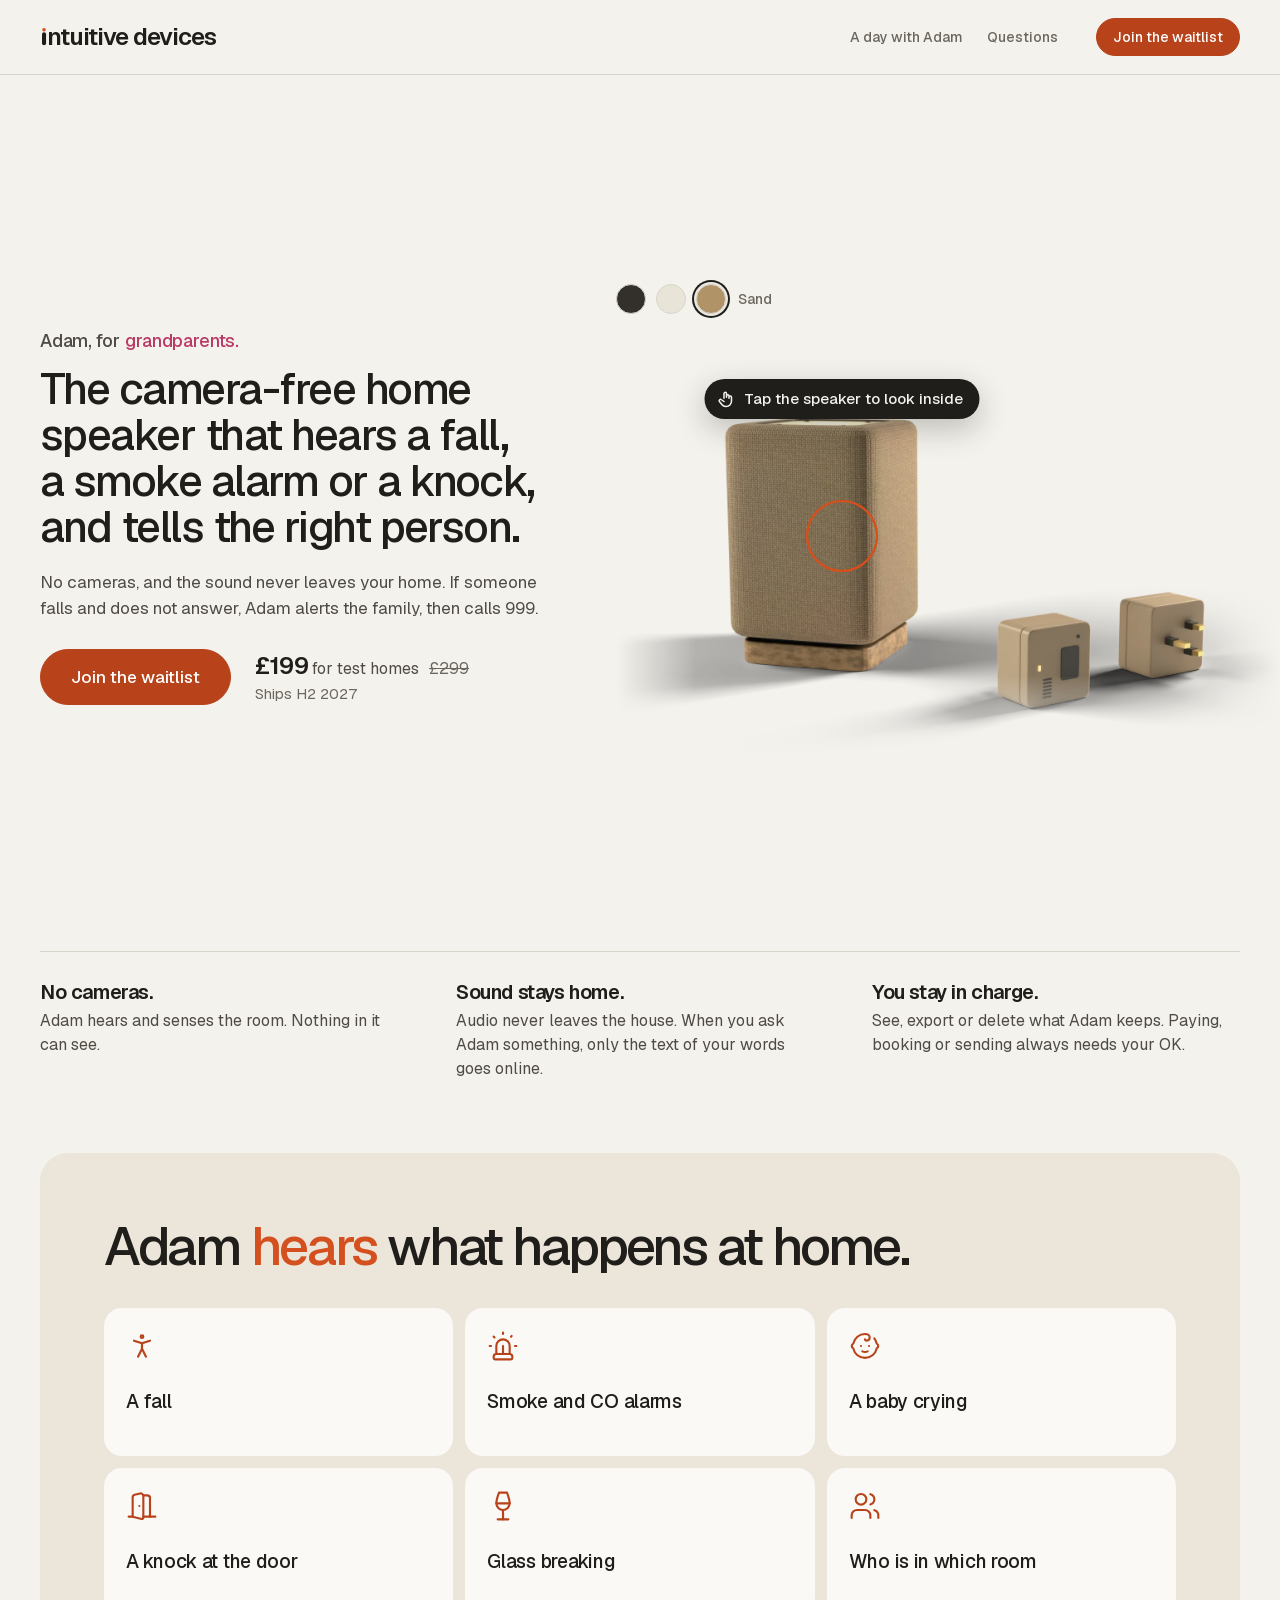
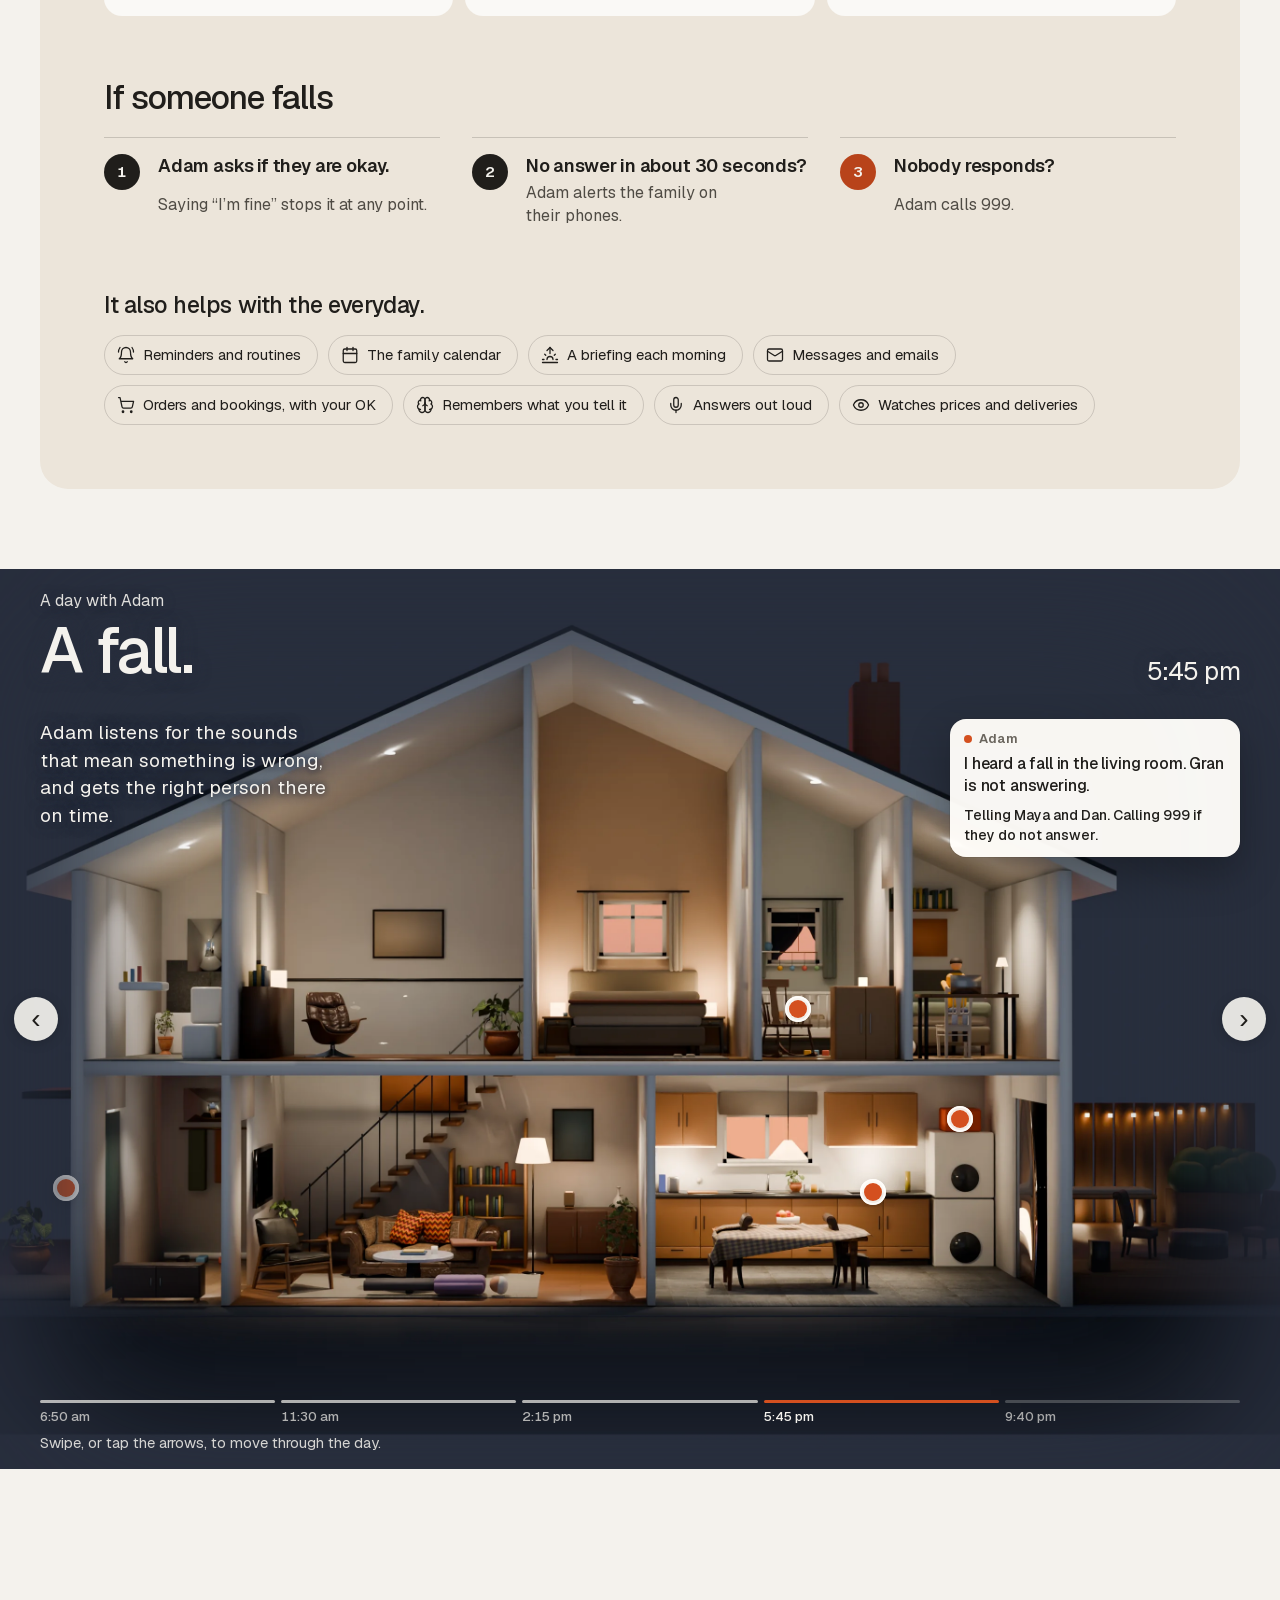
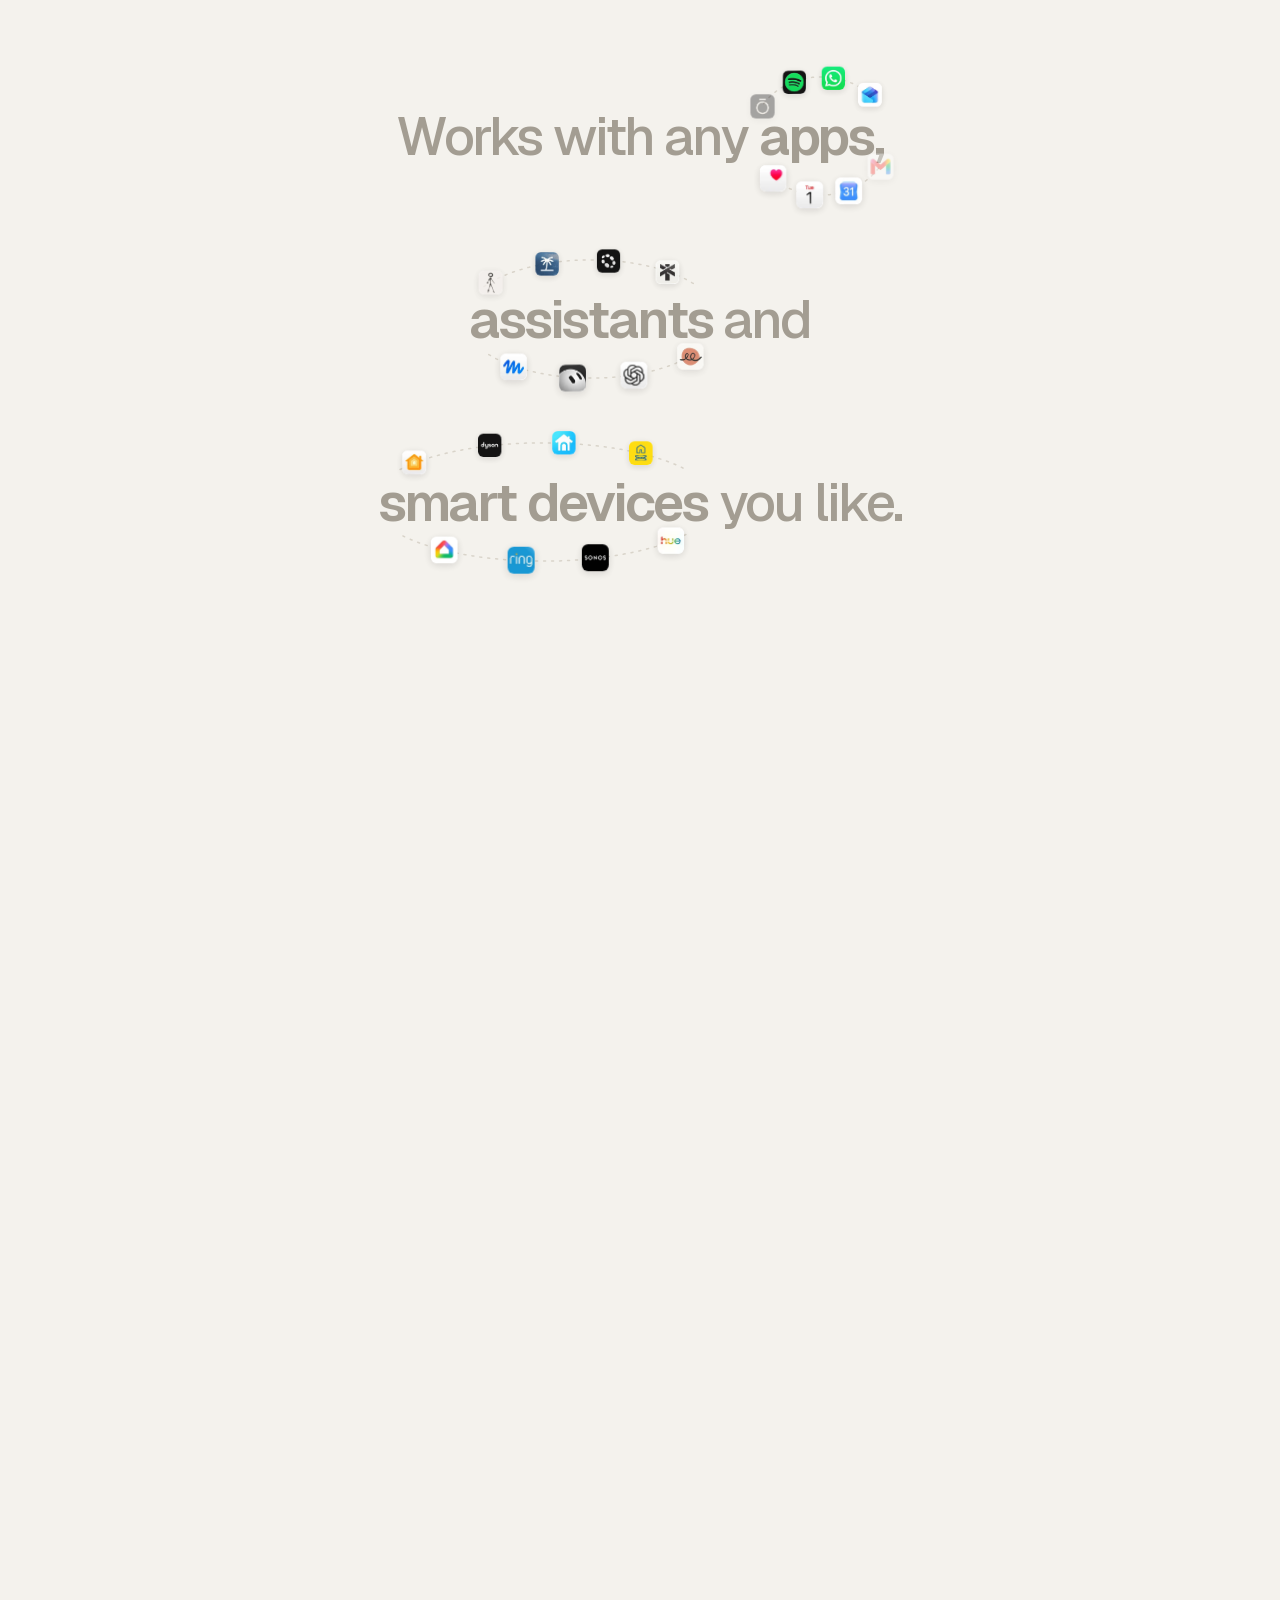
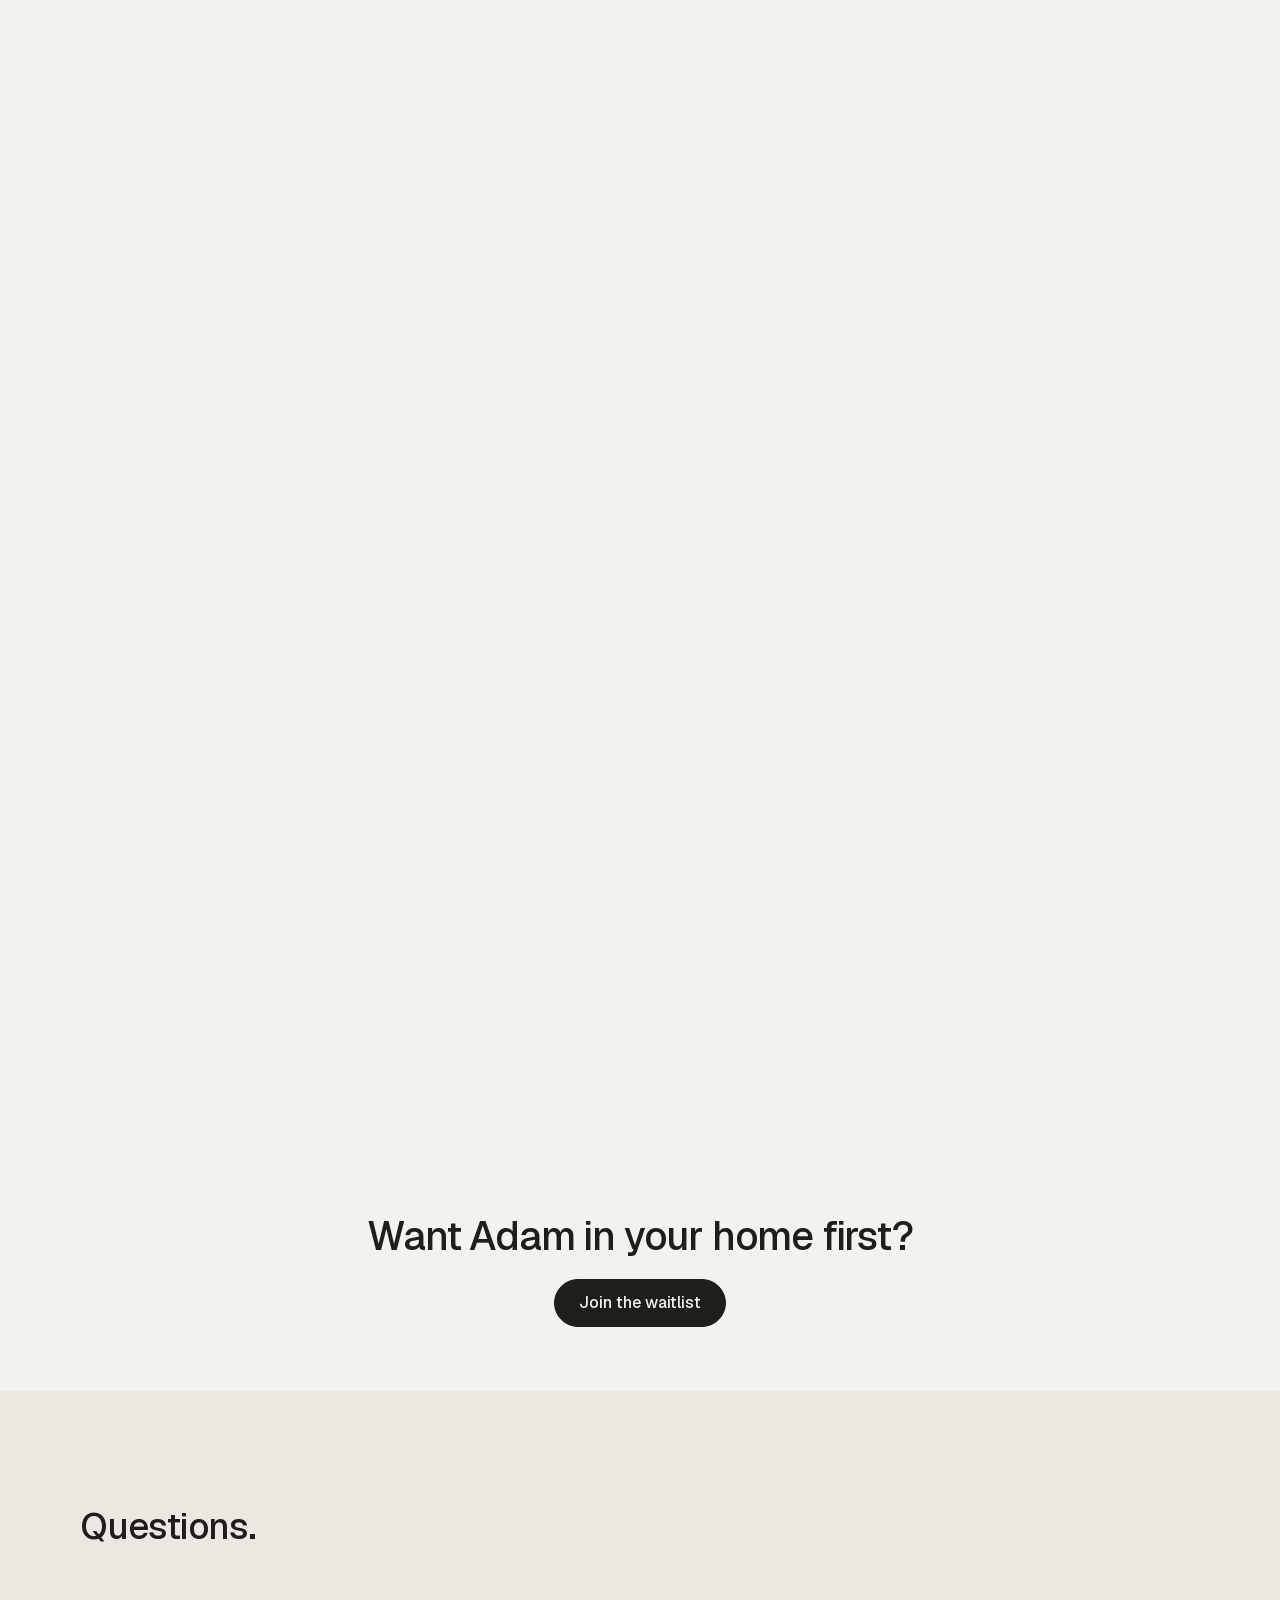
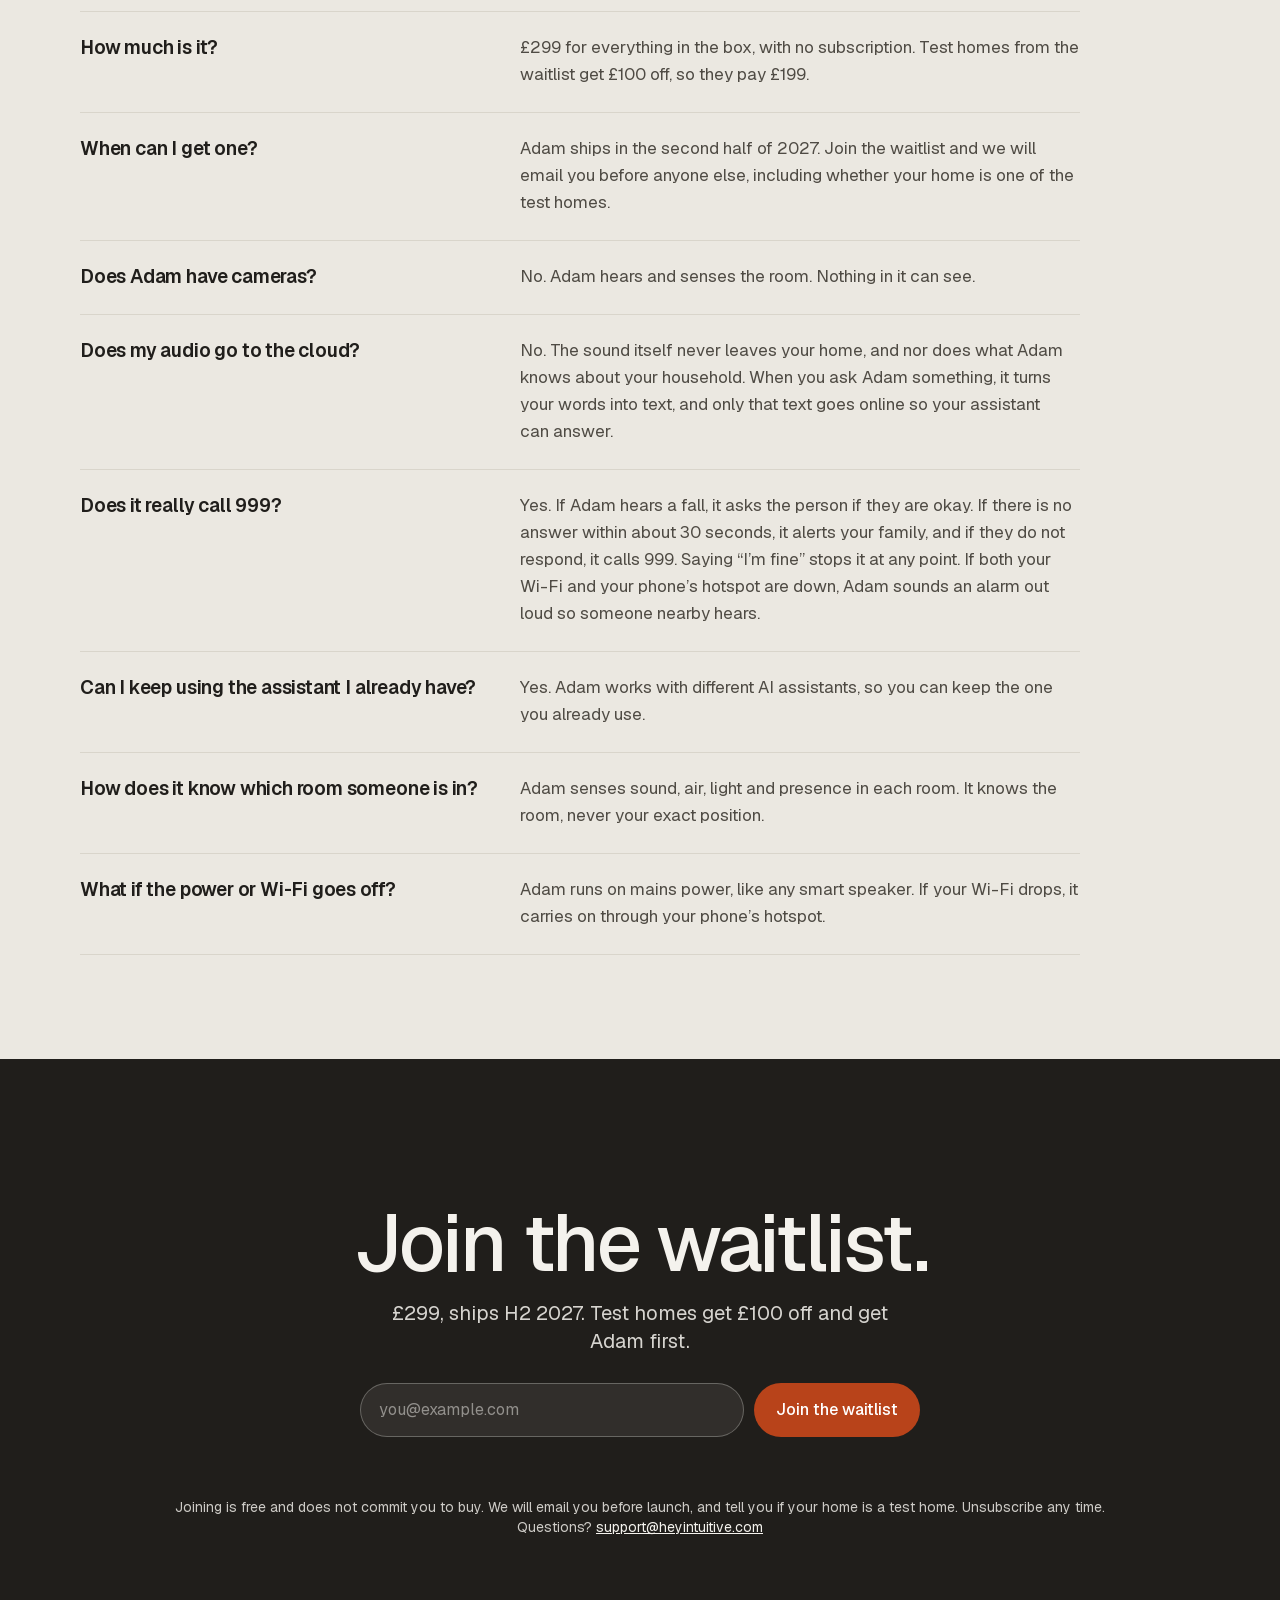
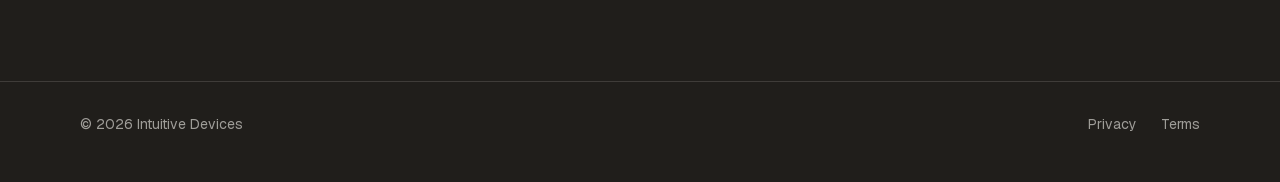
==== commit 417c76d4: "A day with Adam: furnished rooms, real windows with a view, and the house filling the screen on desk" ====
--- a/index.html
+++ b/index.html
@@ -25,7 +25,7 @@
   <meta name="twitter:description" content="Adam is a £299 home speaker with no cameras. It hears falls, smoke and CO alarms, knocks, glass breaking and a baby crying, then alerts the right person.">
   <meta name="twitter:image" content="https://www.heyintuitive.com/og.png?v=2">
   <link rel="preload" href="assets/fonts/geist.woff2" as="font" type="font/woff2" crossorigin>
-  <link rel="stylesheet" href="site.css?v=205">
+  <link rel="stylesheet" href="site.css?v=206">
   <script>(function(){var c='js opgo';try{if(sessionStorage.getItem('op')||location.hash)c+=' opdone';}catch(e){}document.documentElement.className=c;})();</script>
   <script type="application/ld+json">{"@context": "https://schema.org", "@graph": [{"@type": "Organization", "@id": "https://www.heyintuitive.com/#org", "name": "Intuitive Devices", "alternateName": ["heyintuitive"], "url": "https://www.heyintuitive.com/", "logo": "https://www.heyintuitive.com/logo.png", "image": "https://www.heyintuitive.com/og.png?v=2", "description": "Intuitive Devices is a UK start-up making Adam, a home speaker with no cameras that hears falls, alarms and other events at home and tells the right person.", "address": {"@type": "PostalAddress", "addressCountry": "GB"}, "areaServed": "GB", "email": "support@heyintuitive.com", "contactPoint": {"@type": "ContactPoint", "contactType": "customer support", "email": "support@heyintuitive.com", "areaServed": "GB", "availableLanguage": "en-GB"}}, {"@type": "WebSite", "@id": "https://www.heyintuitive.com/#website", "url": "https://www.heyintuitive.com/", "name": "Adam by Intuitive Devices", "inLanguage": "en-GB", "publisher": {"@id": "https://www.heyintuitive.com/#org"}}, {"@type": "Product", "@id": "https://www.heyintuitive.com/#adam", "name": "Adam", "alternateName": "Adam by Intuitive Devices", "category": "Smart speaker / home safety device", "description": "Adam is a smart speaker with sensors and no cameras. It hears what happens at home (a fall, smoke and CO alarms, a knock at the door, glass breaking, a baby crying), knows who is in which room, and tells the right person. If Adam hears a fall and gets no answer, it alerts family and then calls 999. The sound itself never leaves the home. It also orders and books with your OK, sends messages and emails, keeps the family calendar, gives a morning briefing, runs reminders and routines, answers out loud, and works with your existing AI assistant, apps and smart devices.", "image": ["https://www.heyintuitive.com/og.png?v=2", "https://www.heyintuitive.com/frames/box.webp?v=15"], "brand": {"@type": "Brand", "name": "Intuitive Devices"}, "manufacturer": {"@id": "https://www.heyintuitive.com/#org"}, "color": "Charcoal, Chalk, Sand", "additionalProperty": [{"@type": "PropertyValue", "name": "Cameras", "value": "None"}, {"@type": "PropertyValue", "name": "Subscription", "value": "Not required"}, {"@type": "PropertyValue", "name": "Detects", "value": "Falls, smoke and CO alarms, knocks at the door, glass breaking, a baby crying, who is in which room"}], "offers": {"@type": "Offer", "url": "https://www.heyintuitive.com/#who", "price": "299.00", "priceCurrency": "GBP", "availability": "https://schema.org/PreOrder", "availabilityStarts": "2027-07-01", "eligibleRegion": {"@type": "Country", "name": "GB"}, "seller": {"@id": "https://www.heyintuitive.com/#org"}}}, {"@type": "FAQPage", "@id": "https://www.heyintuitive.com/#faq", "mainEntity": [{"@type": "Question", "name": "How much is it?", "acceptedAnswer": {"@type": "Answer", "text": "£299 for everything in the box, with no subscription. Test homes from the waitlist get £100 off, so they pay £199."}}, {"@type": "Question", "name": "When can I get one?", "acceptedAnswer": {"@type": "Answer", "text": "Adam ships in the second half of 2027. Join the waitlist and we will email you before anyone else, including whether your home is one of the test homes."}}, {"@type": "Question", "name": "Does Adam have cameras?", "acceptedAnswer": {"@type": "Answer", "text": "No. Adam hears and senses the room. Nothing in it can see."}}, {"@type": "Question", "name": "Does my audio go to the cloud?", "acceptedAnswer": {"@type": "Answer", "text": "No. The sound itself never leaves your home, and nor does what Adam knows about your household. When you ask Adam something, it turns your words into text, and only that text goes online so your assistant can answer."}}, {"@type": "Question", "name": "Does it really call 999?", "acceptedAnswer": {"@type": "Answer", "text": "Yes. If Adam hears a fall, it asks the person if they are okay. If there is no answer within about 30 seconds, it alerts your family, and if they do not respond, it calls 999. Saying “I’m fine” stops it at any point. If both your Wi-Fi and your phone’s hotspot are down, Adam sounds an alarm out loud so someone nearby hears."}}, {"@type": "Question", "name": "Can I keep using the assistant I already have?", "acceptedAnswer": {"@type": "Answer", "text": "Yes. Adam works with different AI assistants, so you can keep the one you already use."}}, {"@type": "Question", "name": "How does it know which room someone is in?", "acceptedAnswer": {"@type": "Answer", "text": "Adam senses sound, air, light and presence in each room. It knows the room, never your exact position."}}, {"@type": "Question", "name": "What if the power or Wi-Fi goes off?", "acceptedAnswer": {"@type": "Answer", "text": "Adam runs on mains power, like any smart speaker. If your Wi-Fi drops, it carries on through your phone’s hotspot."}}]}]}</script>
 </head>
@@ -198,7 +198,7 @@
   <script src="inside/data.js?v=3"></script>
   <script src="inside.js?v=30"></script>
   <script src="family.js?v=38"></script>
-  <script src="day.js?v=37"></script>
+  <script src="day.js?v=38"></script>
   <script src="works.js?v=15"></script>
   <script src="motion.js?v=6"></script>
   <script defer src="https://static.cloudflareinsights.com/beacon.min.js" data-cf-beacon='{"token": "fa91610f67df4fe6930c70fdb61ca0b7"}'></script>
--- a/site.css
+++ b/site.css
@@ -1328,3 +1328,13 @@
 @keyframes pinPulse { 0% { transform: scale(1); opacity: 0.9; } 100% { transform: scale(2.2); opacity: 0; } }
 @media (prefers-reduced-motion: reduce) { .day-pin i::after { animation: none; } }
 @media (min-width: 721px) { .day-strip .day-img { -webkit-mask-image: linear-gradient(to right, transparent, #000 9%, #000 91%, transparent), linear-gradient(to bottom, #000 72%, transparent); -webkit-mask-composite: source-in; mask-image: linear-gradient(to right, transparent, #000 9%, #000 91%, transparent), linear-gradient(to bottom, #000 72%, transparent); mask-composite: intersect; } }
+
+/* a day with Adam on wide screens: the house fills the stage, the words sit in the sky beside the roof */
+@media (min-width: 1100px) {
+  .day-foot { top: 0; display: block; padding: 0; background: none; }
+  .day-narr { position: absolute; left: var(--pad); top: 150px; max-width: 290px; font-size: 19px; line-height: 1.45; }
+  .day-ticks { position: absolute; left: var(--pad); right: var(--pad); bottom: 44px; }
+  .day-note { position: absolute; left: var(--pad); bottom: 16px; }
+  .day-stage > .day-card { left: auto; right: var(--pad); top: 150px; bottom: auto; }
+  .day-strip .day-img { -webkit-mask-image: none; mask-image: none; }
+}
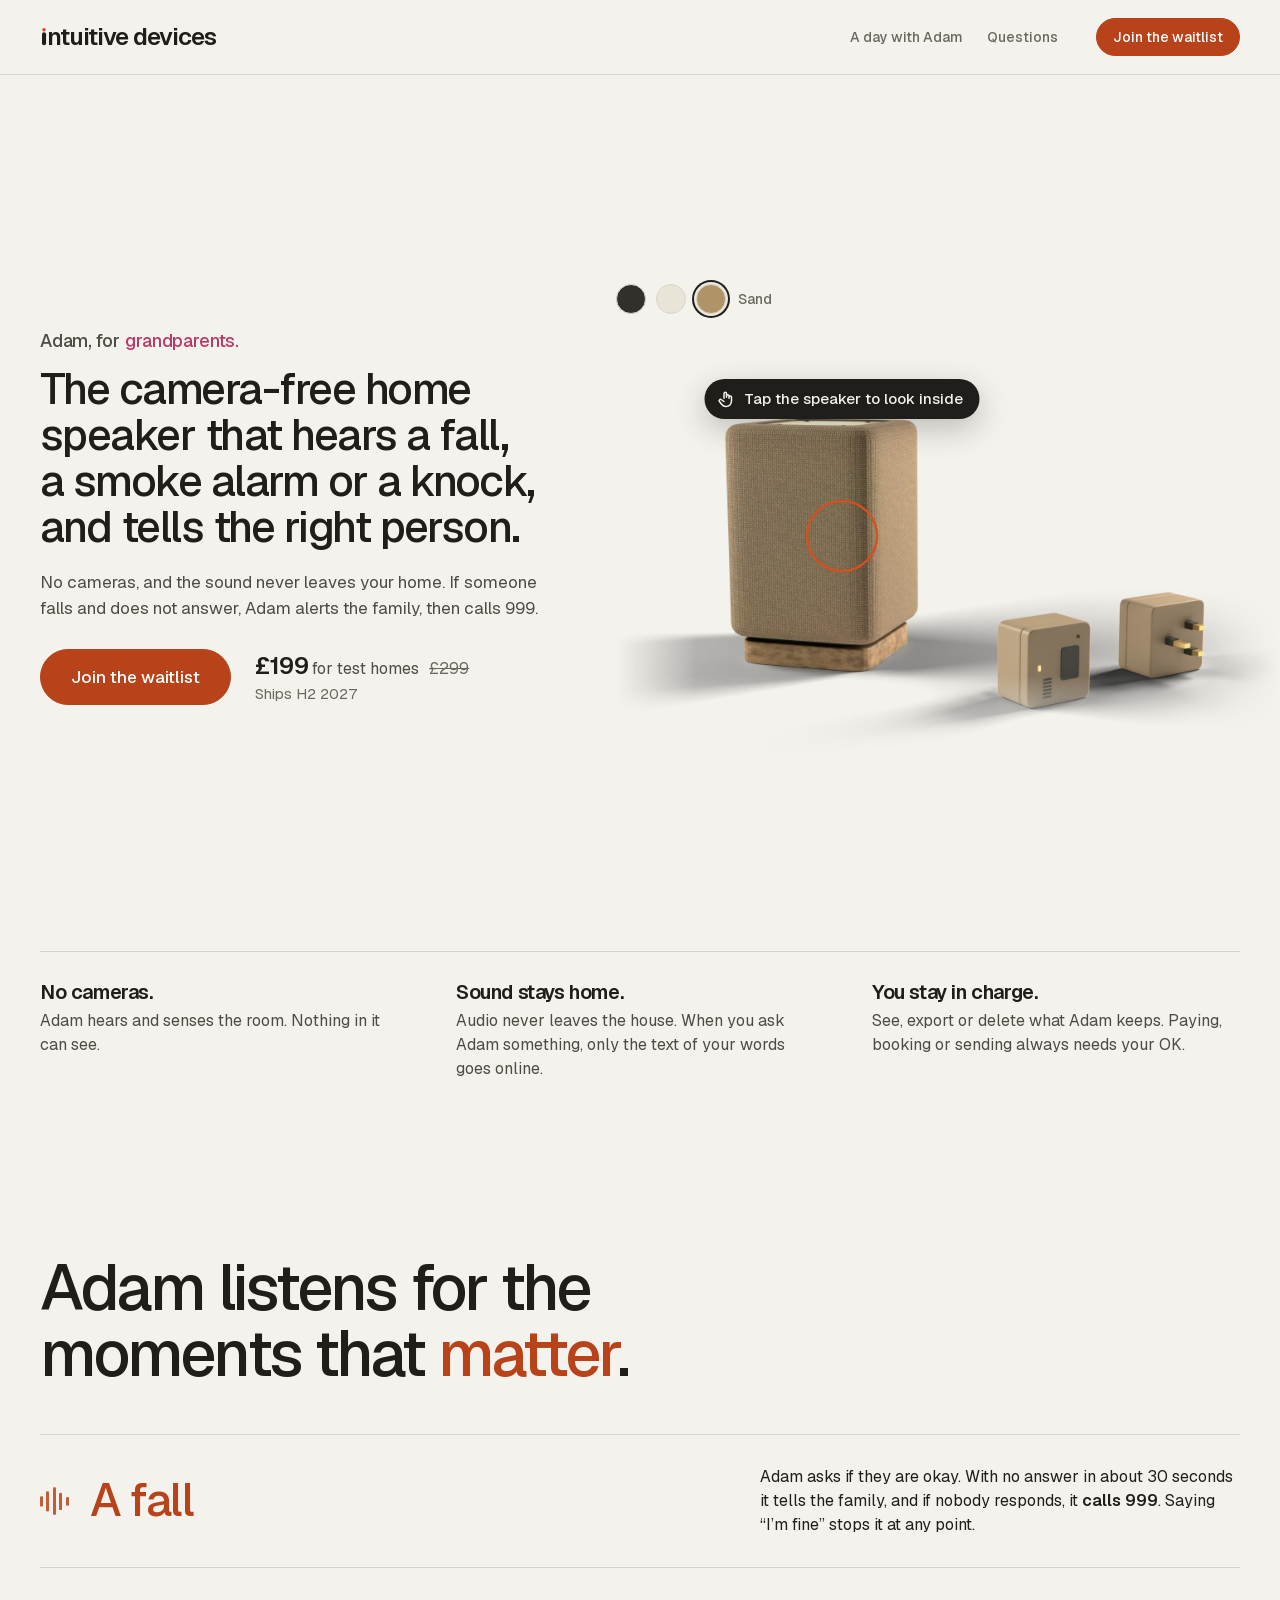
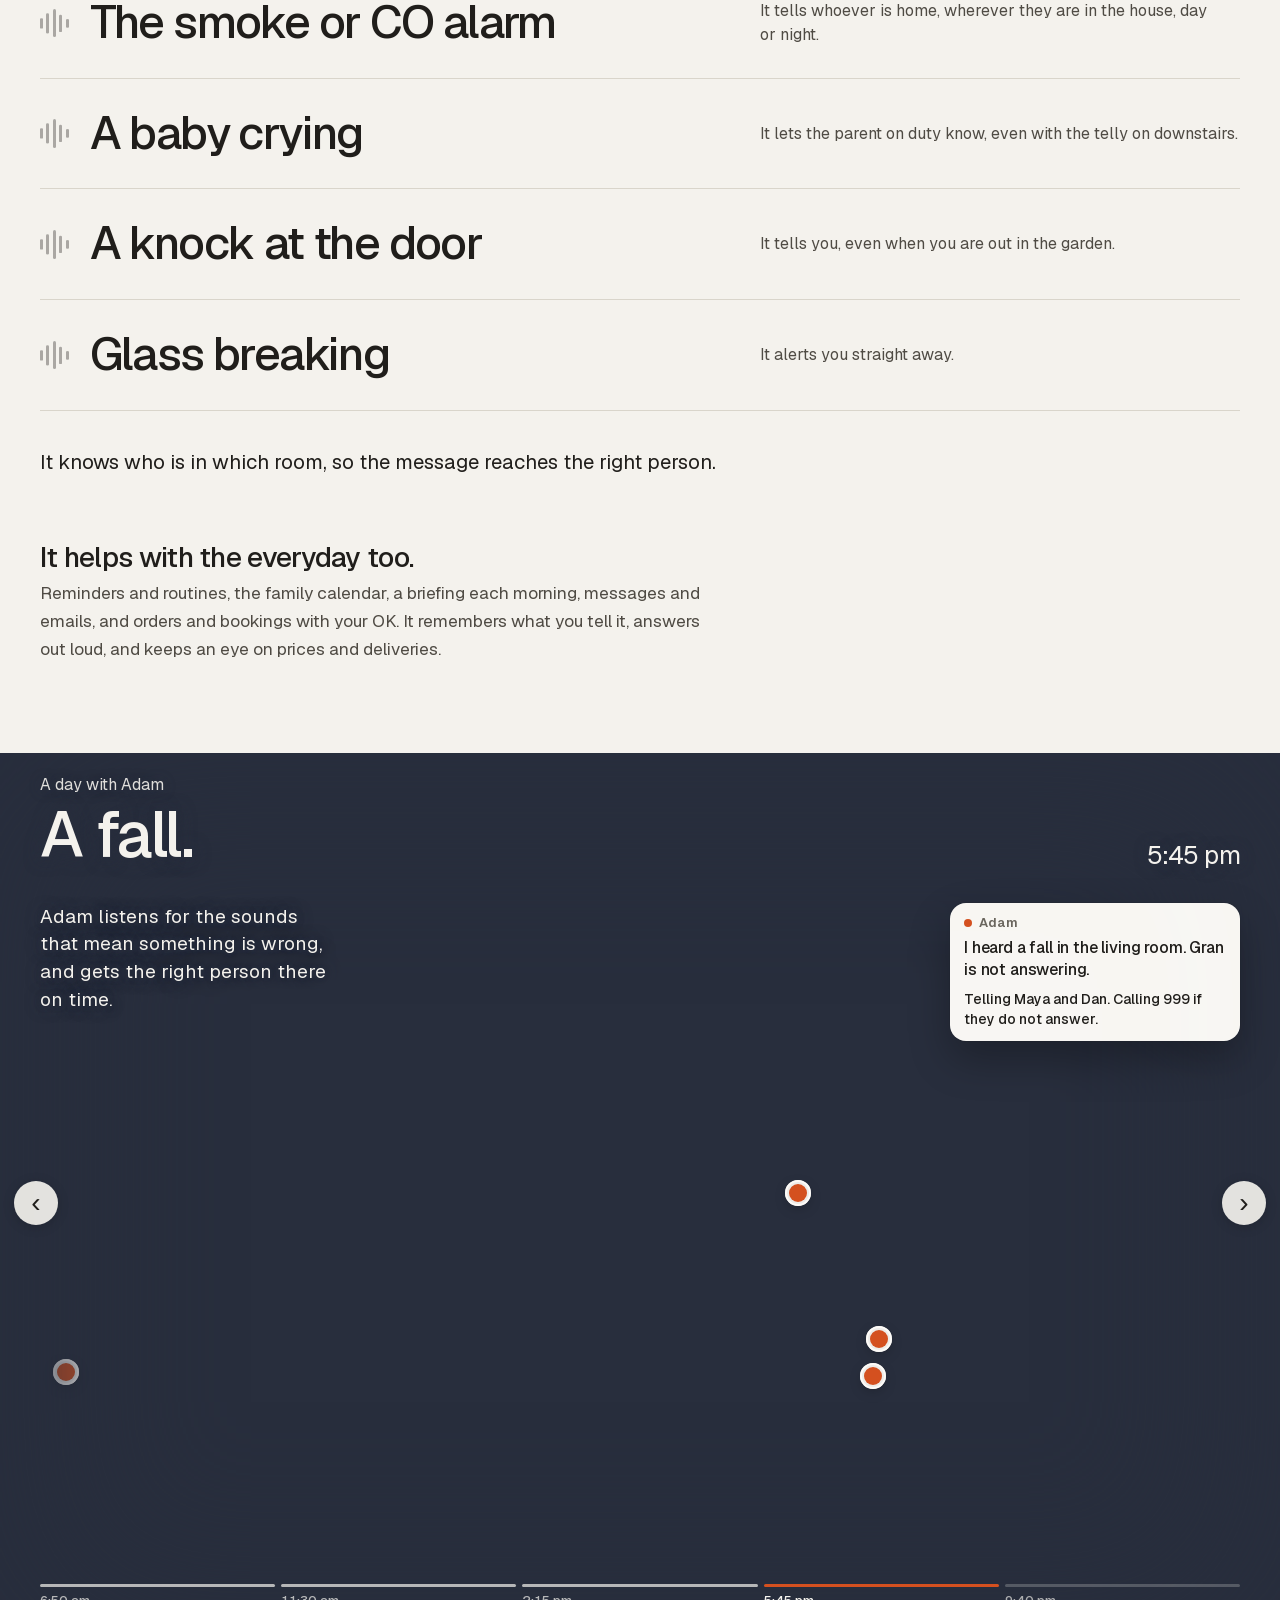
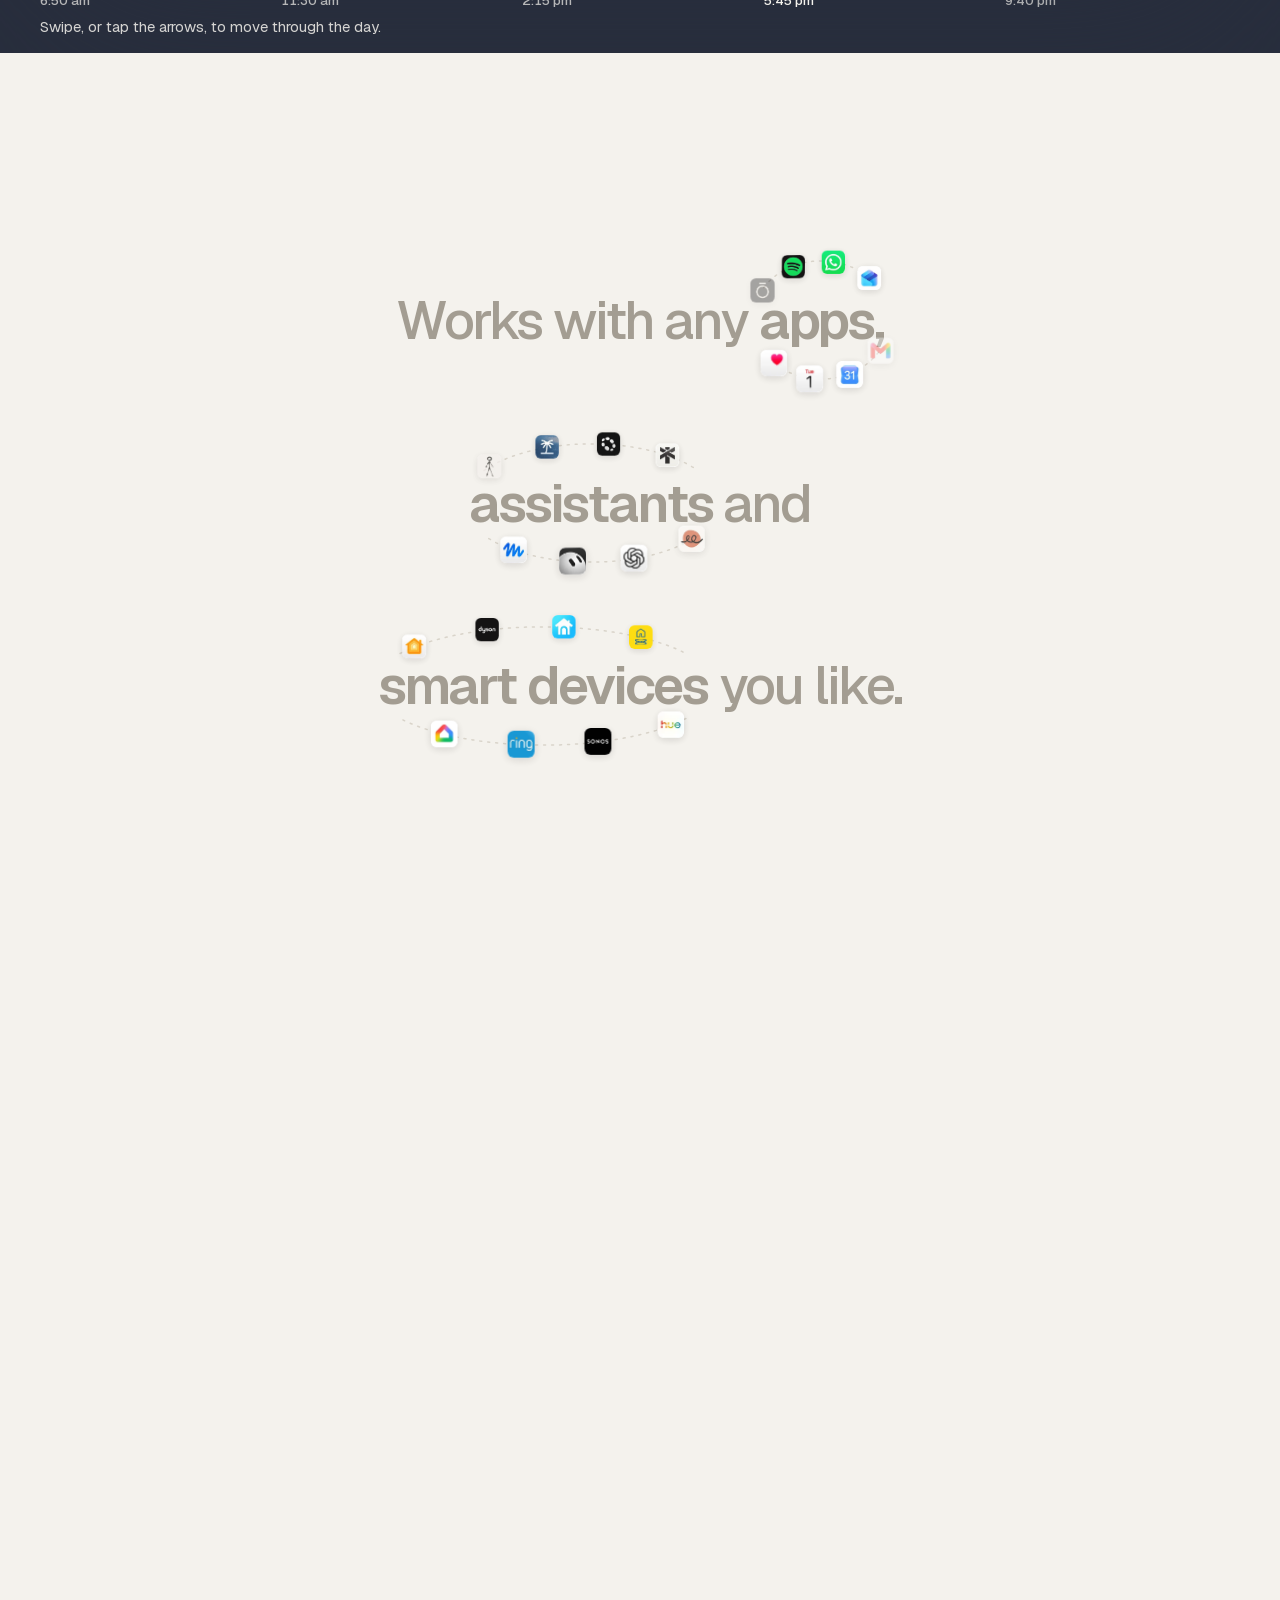
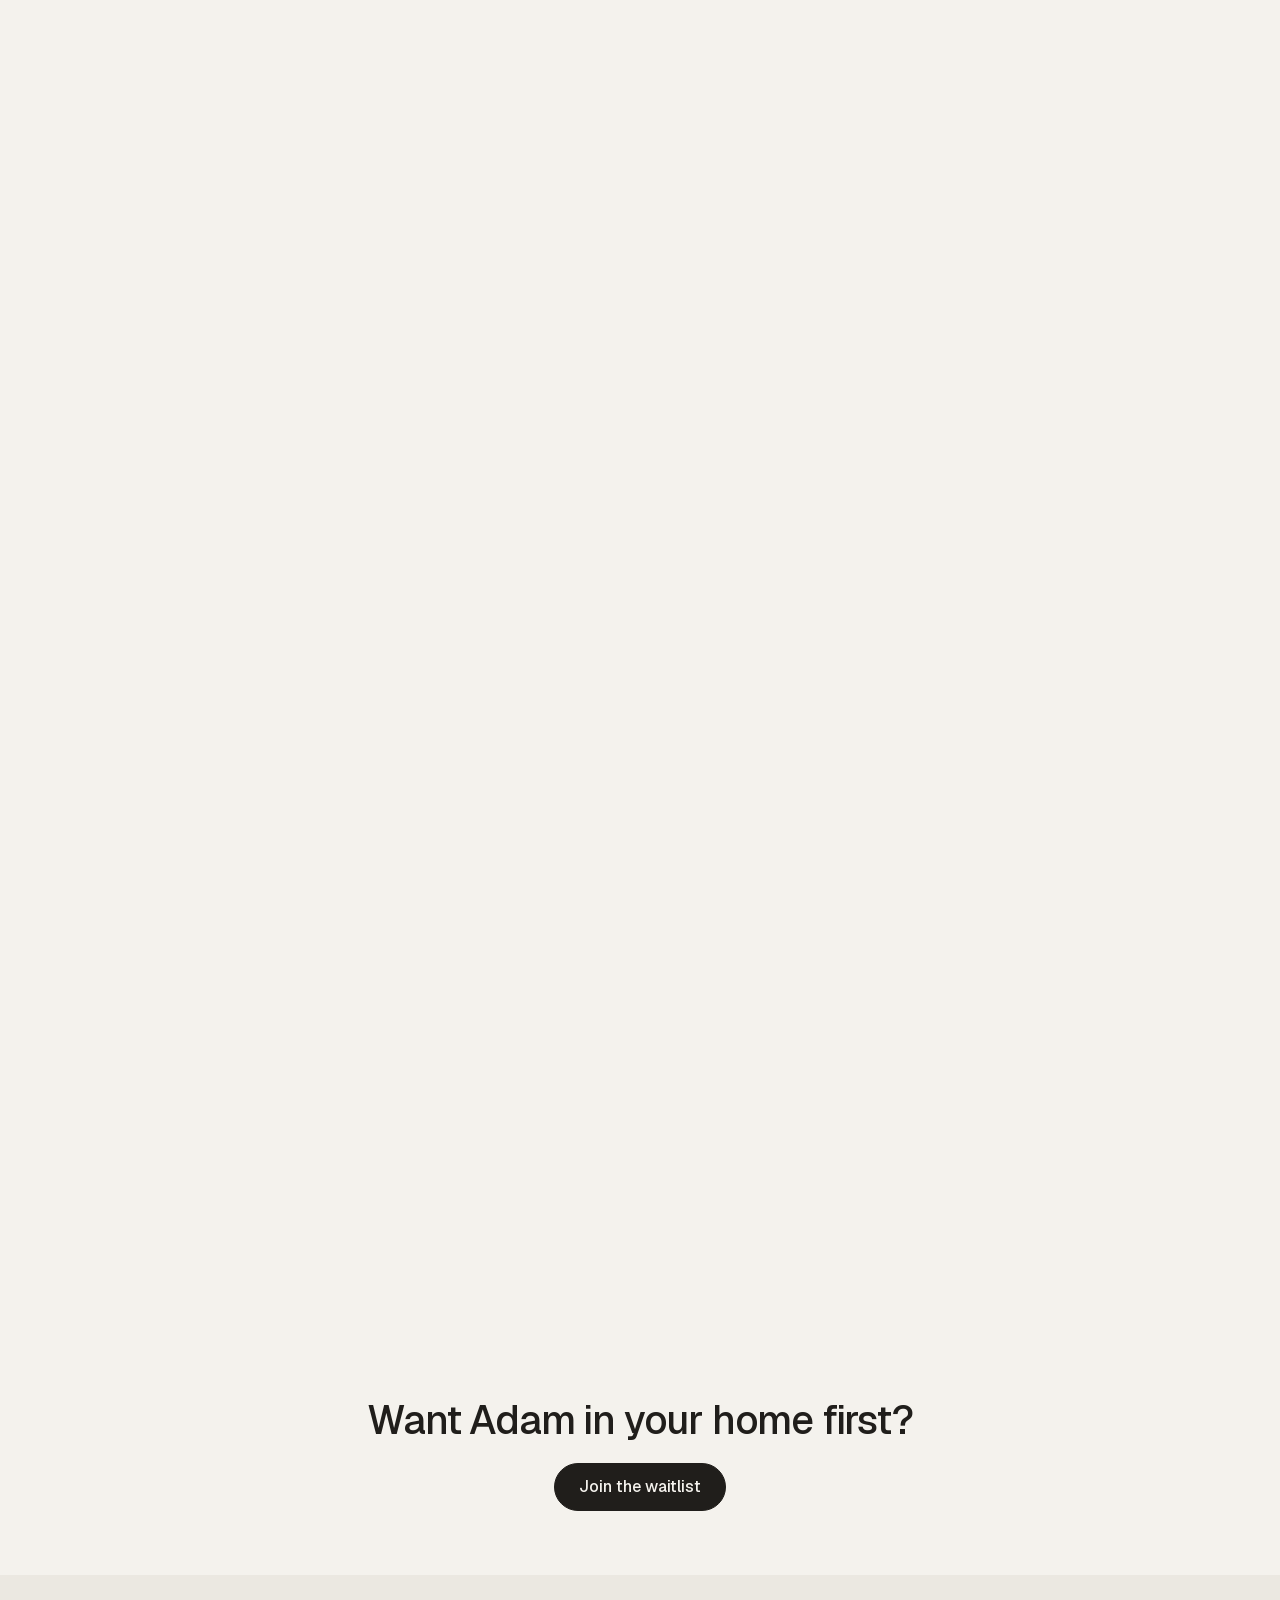
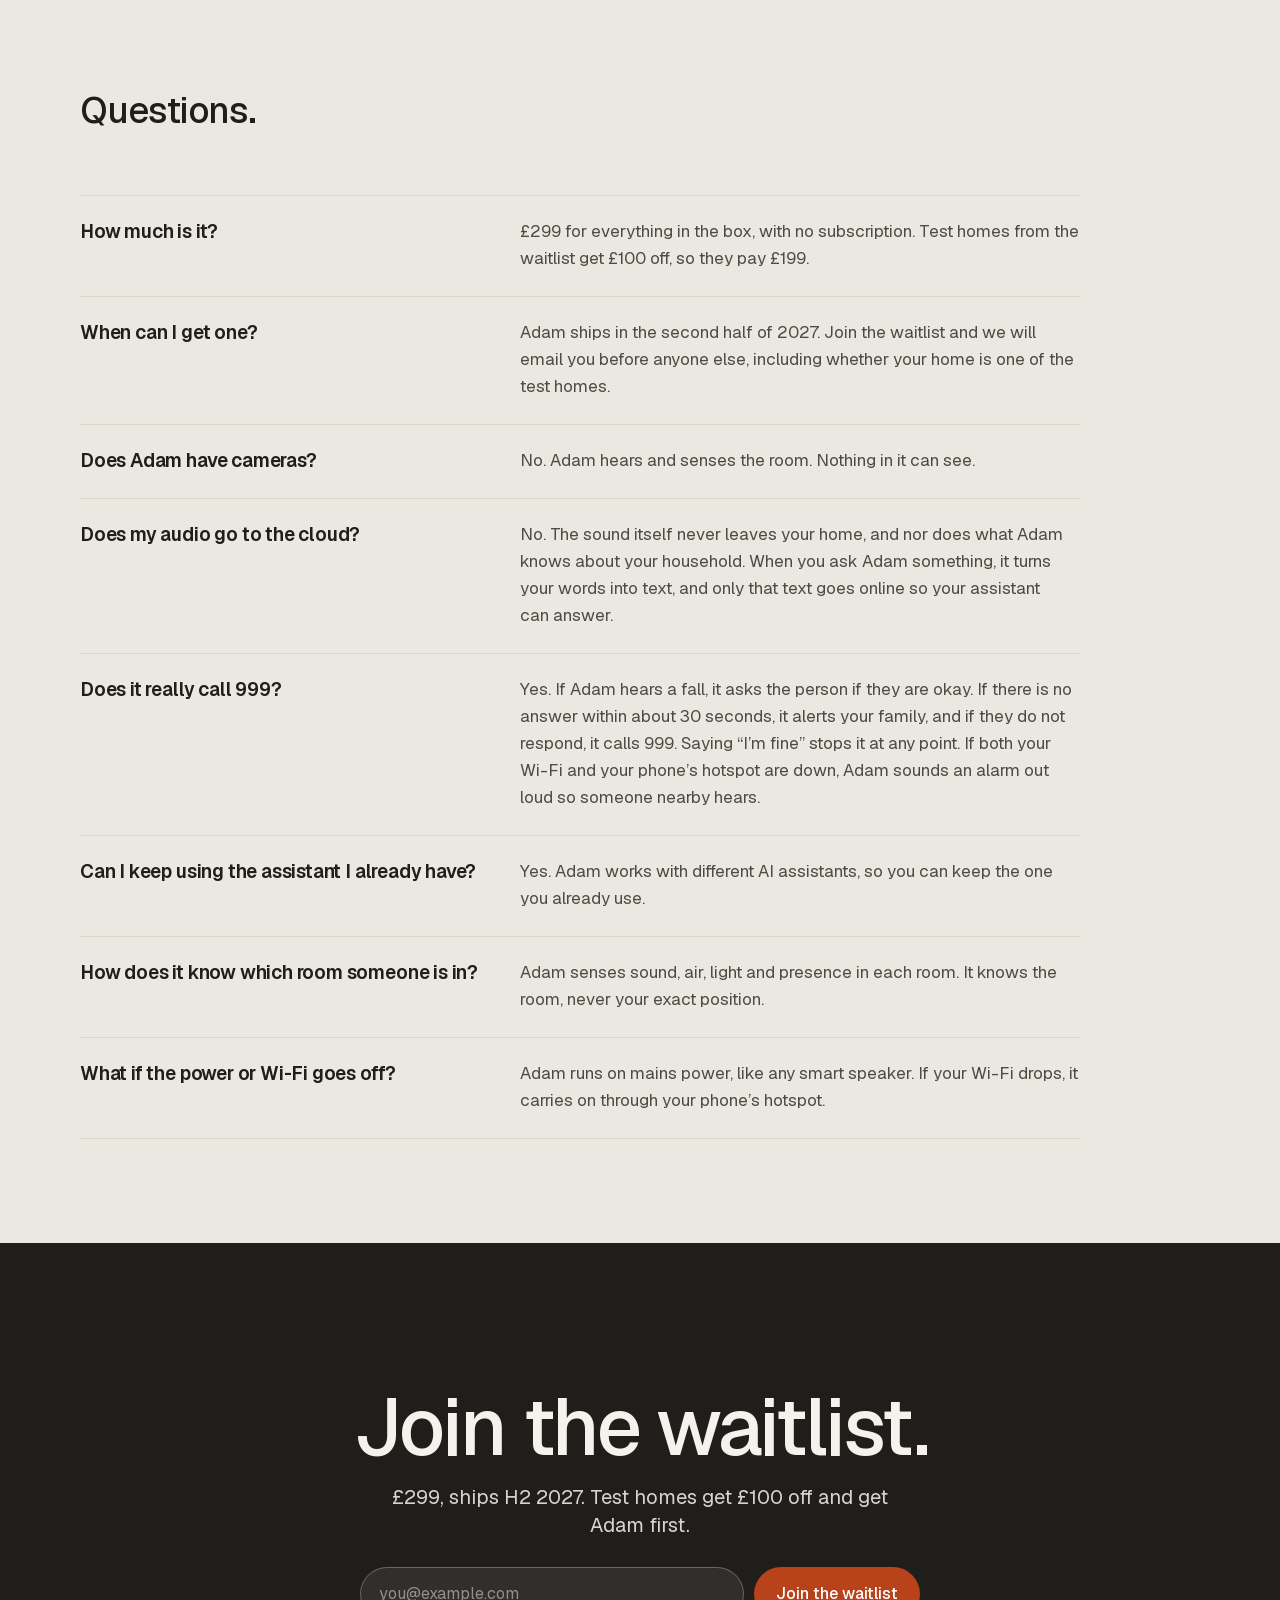
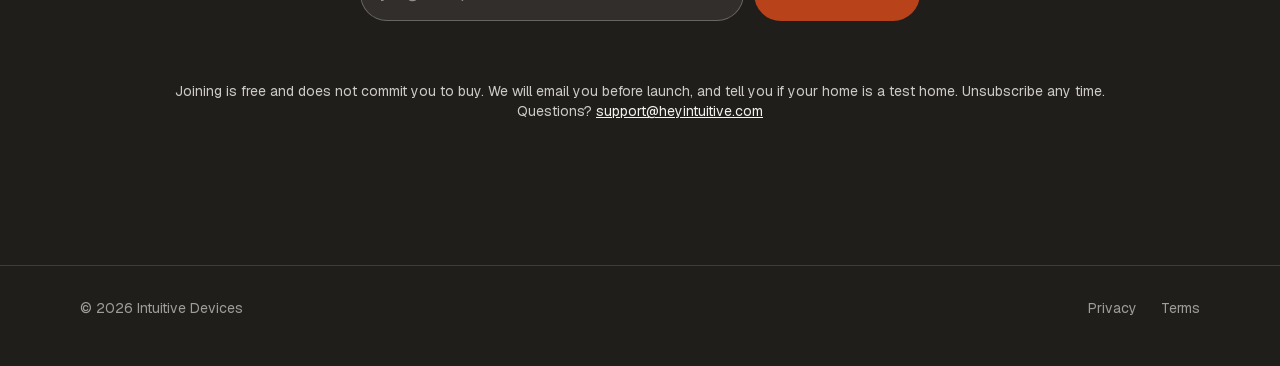
==== commit eaebc382: "A day with Adam: a dressed, naturally posed family; sounds section as typographic rows; clothing cre" ====
--- a/index.html
+++ b/index.html
@@ -25,7 +25,7 @@
   <meta name="twitter:description" content="Adam is a £299 home speaker with no cameras. It hears falls, smoke and CO alarms, knocks, glass breaking and a baby crying, then alerts the right person.">
   <meta name="twitter:image" content="https://www.heyintuitive.com/og.png?v=2">
   <link rel="preload" href="assets/fonts/geist.woff2" as="font" type="font/woff2" crossorigin>
-  <link rel="stylesheet" href="site.css?v=206">
+  <link rel="stylesheet" href="site.css?v=207">
   <script>(function(){var c='js opgo';try{if(sessionStorage.getItem('op')||location.hash)c+=' opdone';}catch(e){}document.documentElement.className=c;})();</script>
   <script type="application/ld+json">{"@context": "https://schema.org", "@graph": [{"@type": "Organization", "@id": "https://www.heyintuitive.com/#org", "name": "Intuitive Devices", "alternateName": ["heyintuitive"], "url": "https://www.heyintuitive.com/", "logo": "https://www.heyintuitive.com/logo.png", "image": "https://www.heyintuitive.com/og.png?v=2", "description": "Intuitive Devices is a UK start-up making Adam, a home speaker with no cameras that hears falls, alarms and other events at home and tells the right person.", "address": {"@type": "PostalAddress", "addressCountry": "GB"}, "areaServed": "GB", "email": "support@heyintuitive.com", "contactPoint": {"@type": "ContactPoint", "contactType": "customer support", "email": "support@heyintuitive.com", "areaServed": "GB", "availableLanguage": "en-GB"}}, {"@type": "WebSite", "@id": "https://www.heyintuitive.com/#website", "url": "https://www.heyintuitive.com/", "name": "Adam by Intuitive Devices", "inLanguage": "en-GB", "publisher": {"@id": "https://www.heyintuitive.com/#org"}}, {"@type": "Product", "@id": "https://www.heyintuitive.com/#adam", "name": "Adam", "alternateName": "Adam by Intuitive Devices", "category": "Smart speaker / home safety device", "description": "Adam is a smart speaker with sensors and no cameras. It hears what happens at home (a fall, smoke and CO alarms, a knock at the door, glass breaking, a baby crying), knows who is in which room, and tells the right person. If Adam hears a fall and gets no answer, it alerts family and then calls 999. The sound itself never leaves the home. It also orders and books with your OK, sends messages and emails, keeps the family calendar, gives a morning briefing, runs reminders and routines, answers out loud, and works with your existing AI assistant, apps and smart devices.", "image": ["https://www.heyintuitive.com/og.png?v=2", "https://www.heyintuitive.com/frames/box.webp?v=15"], "brand": {"@type": "Brand", "name": "Intuitive Devices"}, "manufacturer": {"@id": "https://www.heyintuitive.com/#org"}, "color": "Charcoal, Chalk, Sand", "additionalProperty": [{"@type": "PropertyValue", "name": "Cameras", "value": "None"}, {"@type": "PropertyValue", "name": "Subscription", "value": "Not required"}, {"@type": "PropertyValue", "name": "Detects", "value": "Falls, smoke and CO alarms, knocks at the door, glass breaking, a baby crying, who is in which room"}], "offers": {"@type": "Offer", "url": "https://www.heyintuitive.com/#who", "price": "299.00", "priceCurrency": "GBP", "availability": "https://schema.org/PreOrder", "availabilityStarts": "2027-07-01", "eligibleRegion": {"@type": "Country", "name": "GB"}, "seller": {"@id": "https://www.heyintuitive.com/#org"}}}, {"@type": "FAQPage", "@id": "https://www.heyintuitive.com/#faq", "mainEntity": [{"@type": "Question", "name": "How much is it?", "acceptedAnswer": {"@type": "Answer", "text": "£299 for everything in the box, with no subscription. Test homes from the waitlist get £100 off, so they pay £199."}}, {"@type": "Question", "name": "When can I get one?", "acceptedAnswer": {"@type": "Answer", "text": "Adam ships in the second half of 2027. Join the waitlist and we will email you before anyone else, including whether your home is one of the test homes."}}, {"@type": "Question", "name": "Does Adam have cameras?", "acceptedAnswer": {"@type": "Answer", "text": "No. Adam hears and senses the room. Nothing in it can see."}}, {"@type": "Question", "name": "Does my audio go to the cloud?", "acceptedAnswer": {"@type": "Answer", "text": "No. The sound itself never leaves your home, and nor does what Adam knows about your household. When you ask Adam something, it turns your words into text, and only that text goes online so your assistant can answer."}}, {"@type": "Question", "name": "Does it really call 999?", "acceptedAnswer": {"@type": "Answer", "text": "Yes. If Adam hears a fall, it asks the person if they are okay. If there is no answer within about 30 seconds, it alerts your family, and if they do not respond, it calls 999. Saying “I’m fine” stops it at any point. If both your Wi-Fi and your phone’s hotspot are down, Adam sounds an alarm out loud so someone nearby hears."}}, {"@type": "Question", "name": "Can I keep using the assistant I already have?", "acceptedAnswer": {"@type": "Answer", "text": "Yes. Adam works with different AI assistants, so you can keep the one you already use."}}, {"@type": "Question", "name": "How does it know which room someone is in?", "acceptedAnswer": {"@type": "Answer", "text": "Adam senses sound, air, light and presence in each room. It knows the room, never your exact position."}}, {"@type": "Question", "name": "What if the power or Wi-Fi goes off?", "acceptedAnswer": {"@type": "Answer", "text": "Adam runs on mains power, like any smart speaker. If your Wi-Fi drops, it carries on through your phone’s hotspot."}}]}]}</script>
 </head>
@@ -92,21 +92,19 @@
       </div>
     </section>
 
-    <section class="what" id="what" aria-labelledby="whatH">
-      <div class="wrap"><div class="what-card">
-        <h2 class="what-l" id="whatH">Adam <em>hears</em> what happens at home.</h2>
-        <ul class="tiles hears-tiles"><li><svg viewBox="0 0 24 24" aria-hidden="true"><use href="family/icons.svg?v=4#i-person-standing"></use></svg><span>A fall</span></li><li><svg viewBox="0 0 24 24" aria-hidden="true"><use href="family/icons.svg?v=4#i-siren"></use></svg><span>Smoke and CO alarms</span></li><li><svg viewBox="0 0 24 24" aria-hidden="true"><use href="family/icons.svg?v=4#i-baby"></use></svg><span>A baby crying</span></li><li><svg viewBox="0 0 24 24" aria-hidden="true"><use href="family/icons.svg?v=4#i-door-open"></use></svg><span>A knock at the door</span></li><li><svg viewBox="0 0 24 24" aria-hidden="true"><use href="family/icons.svg?v=4#i-wine"></use></svg><span>Glass breaking</span></li><li><svg viewBox="0 0 24 24" aria-hidden="true"><use href="family/icons.svg?v=4#i-users"></use></svg><span>Who is in which room</span></li></ul>
-        <div class="fall-flow">
-          <h3>If someone falls</h3>
-          <ol>
-            <li><b>Adam asks if they are okay.</b><span>Saying &ldquo;I&rsquo;m fine&rdquo; stops it at any point.</span></li>
-            <li><b>No answer in about 30 seconds?</b><span>Adam alerts the family on their phones.</span></li>
-            <li><b>Nobody responds?</b><span>Adam calls 999.</span></li>
-          </ol>
-        </div>
-        <h3 class="what-also">It also helps with the everyday.</h3>
-        <ul class="also"><li><svg viewBox="0 0 24 24" aria-hidden="true"><use href="family/icons.svg?v=4#i-bell-ring"></use></svg>Reminders and routines</li><li><svg viewBox="0 0 24 24" aria-hidden="true"><use href="family/icons.svg?v=4#i-calendar"></use></svg>The family calendar</li><li><svg viewBox="0 0 24 24" aria-hidden="true"><use href="family/icons.svg?v=4#i-sunrise"></use></svg>A briefing each morning</li><li><svg viewBox="0 0 24 24" aria-hidden="true"><use href="family/icons.svg?v=4#i-mail"></use></svg>Messages and emails</li><li><svg viewBox="0 0 24 24" aria-hidden="true"><use href="family/icons.svg?v=4#i-shopping-cart"></use></svg>Orders and bookings, with your OK</li><li><svg viewBox="0 0 24 24" aria-hidden="true"><use href="family/icons.svg?v=4#i-brain"></use></svg>Remembers what you tell it</li><li><svg viewBox="0 0 24 24" aria-hidden="true"><use href="family/icons.svg?v=4#i-mic"></use></svg>Answers out loud</li><li><svg viewBox="0 0 24 24" aria-hidden="true"><use href="family/icons.svg?v=4#i-eye"></use></svg>Watches prices and deliveries</li></ul>
-      </div></div>
+    <section class="hearsec" id="what" aria-labelledby="whatH">
+      <div class="wrap">
+        <h2 class="hs-title" id="whatH">Adam listens for the moments that <em>matter</em>.</h2>
+        <ol class="hs-list">
+            <li class="hs-fall"><h3 class="hs-sound"><i class="hs-wave" aria-hidden="true"><b></b><b></b><b></b><b></b><b></b></i>A fall</h3><p class="hs-do">Adam asks if they are okay. With no answer in about 30 seconds it tells the family, and if nobody responds, it <strong>calls 999</strong>. Saying &ldquo;I&rsquo;m fine&rdquo; stops it at any point.</p></li>
+            <li><h3 class="hs-sound"><i class="hs-wave" aria-hidden="true"><b></b><b></b><b></b><b></b><b></b></i>The smoke or CO alarm</h3><p class="hs-do">It tells whoever is home, wherever they are in the house, day or night.</p></li>
+            <li><h3 class="hs-sound"><i class="hs-wave" aria-hidden="true"><b></b><b></b><b></b><b></b><b></b></i>A baby crying</h3><p class="hs-do">It lets the parent on duty know, even with the telly on downstairs.</p></li>
+            <li><h3 class="hs-sound"><i class="hs-wave" aria-hidden="true"><b></b><b></b><b></b><b></b><b></b></i>A knock at the door</h3><p class="hs-do">It tells you, even when you are out in the garden.</p></li>
+            <li><h3 class="hs-sound"><i class="hs-wave" aria-hidden="true"><b></b><b></b><b></b><b></b><b></b></i>Glass breaking</h3><p class="hs-do">It alerts you straight away.</p></li>
+        </ol>
+        <p class="hs-room">It knows who is in which room, so the message reaches the right person.</p>
+        <p class="hs-also"><span>It helps with the everyday too.</span> Reminders and routines, the family calendar, a briefing each morning, messages and emails, and orders and bookings with your OK. It remembers what you tell it, answers out loud, and keeps an eye on prices and deliveries.</p>
+      </div>
     </section>
 
     <section class="dayside" id="day" aria-label="A day at home">
--- a/site.css
+++ b/site.css
@@ -1338,3 +1338,33 @@
   .day-stage > .day-card { left: auto; right: var(--pad); top: 150px; bottom: auto; }
   .day-strip .day-img { -webkit-mask-image: none; mask-image: none; }
 }
+
+/* what Adam hears: one typographic row per sound and what Adam does about it */
+.hearsec { padding: clamp(56px, 8vw, 112px) 0 clamp(48px, 7vw, 96px); }
+.hearsec .wrap { max-width: 1360px; }
+.hs-title { max-width: 16ch; margin: 0 0 clamp(28px, 4vw, 48px); font-size: clamp(34px, 5vw, 68px); line-height: 1.02; letter-spacing: -0.045em; font-weight: 500; text-wrap: balance; }
+.hs-title em { font-style: normal; color: var(--accd); }
+.hs-list { list-style: none; margin: 0; padding: 0; border-top: 1px solid var(--line); }
+.hs-list li { display: grid; grid-template-columns: 1fr; gap: 8px 48px; padding: clamp(20px, 2.6vw, 30px) 0; border-bottom: 1px solid var(--line); transition: background-color 300ms var(--ease); }
+@media (min-width: 860px) { .hs-list li { grid-template-columns: minmax(0, 7fr) minmax(0, 5fr); align-items: center; } }
+.hs-sound { display: flex; align-items: center; gap: 0.45em; margin: 0; font-size: clamp(26px, 3.6vw, 48px); line-height: 1.08; letter-spacing: -0.035em; font-weight: 500; color: var(--ink); transition: color 300ms var(--ease); }
+.hs-do { margin: 0; max-width: 46ch; font-size: clamp(16px, 1.25vw, 19px); line-height: 1.5; color: #4f4b44; text-wrap: pretty; }
+.hs-do strong { font-weight: 600; color: var(--ink); }
+.hs-fall .hs-sound { color: var(--accd); }
+.hs-fall .hs-do { color: var(--ink); }
+/* a small sound wave in front of each sound; it moves while you hover the row */
+.hs-wave { display: inline-flex; align-items: center; gap: 0.07em; height: 0.62em; flex: none; }
+.hs-wave b { display: block; width: 0.07em; height: 100%; border-radius: 1em; background: currentColor; opacity: 0.35; transform: scaleY(0.35); transition: opacity 300ms var(--ease), transform 300ms var(--ease); }
+.hs-wave b:nth-child(2) { transform: scaleY(0.7); } .hs-wave b:nth-child(3) { transform: scaleY(1); } .hs-wave b:nth-child(4) { transform: scaleY(0.6); } .hs-wave b:nth-child(5) { transform: scaleY(0.3); }
+.hs-fall .hs-wave b { opacity: 0.85; }
+@media (hover: hover) {
+  .hs-list li:hover .hs-sound { color: var(--accd); }
+  .hs-list li:hover .hs-wave b { opacity: 1; animation: hsWave 900ms var(--ease) infinite alternate; }
+  .hs-list li:hover .hs-wave b:nth-child(2) { animation-delay: 120ms; } .hs-list li:hover .hs-wave b:nth-child(3) { animation-delay: 240ms; }
+  .hs-list li:hover .hs-wave b:nth-child(4) { animation-delay: 360ms; } .hs-list li:hover .hs-wave b:nth-child(5) { animation-delay: 480ms; }
+}
+@keyframes hsWave { from { transform: scaleY(0.25); } to { transform: scaleY(1); } }
+@media (prefers-reduced-motion: reduce) { .hs-list li:hover .hs-wave b { animation: none; } }
+.hs-room { margin: clamp(24px, 3vw, 36px) 0 0; font-size: clamp(18px, 1.6vw, 22px); line-height: 1.45; color: var(--ink); max-width: 52ch; }
+.hs-also { margin: clamp(40px, 5vw, 72px) 0 0; max-width: 62ch; font-size: clamp(17px, 1.35vw, 20px); line-height: 1.6; color: #4f4b44; text-wrap: pretty; }
+.hs-also span { display: block; margin-bottom: 6px; font-size: clamp(22px, 2.2vw, 30px); line-height: 1.2; letter-spacing: -0.025em; font-weight: 500; color: var(--ink); }
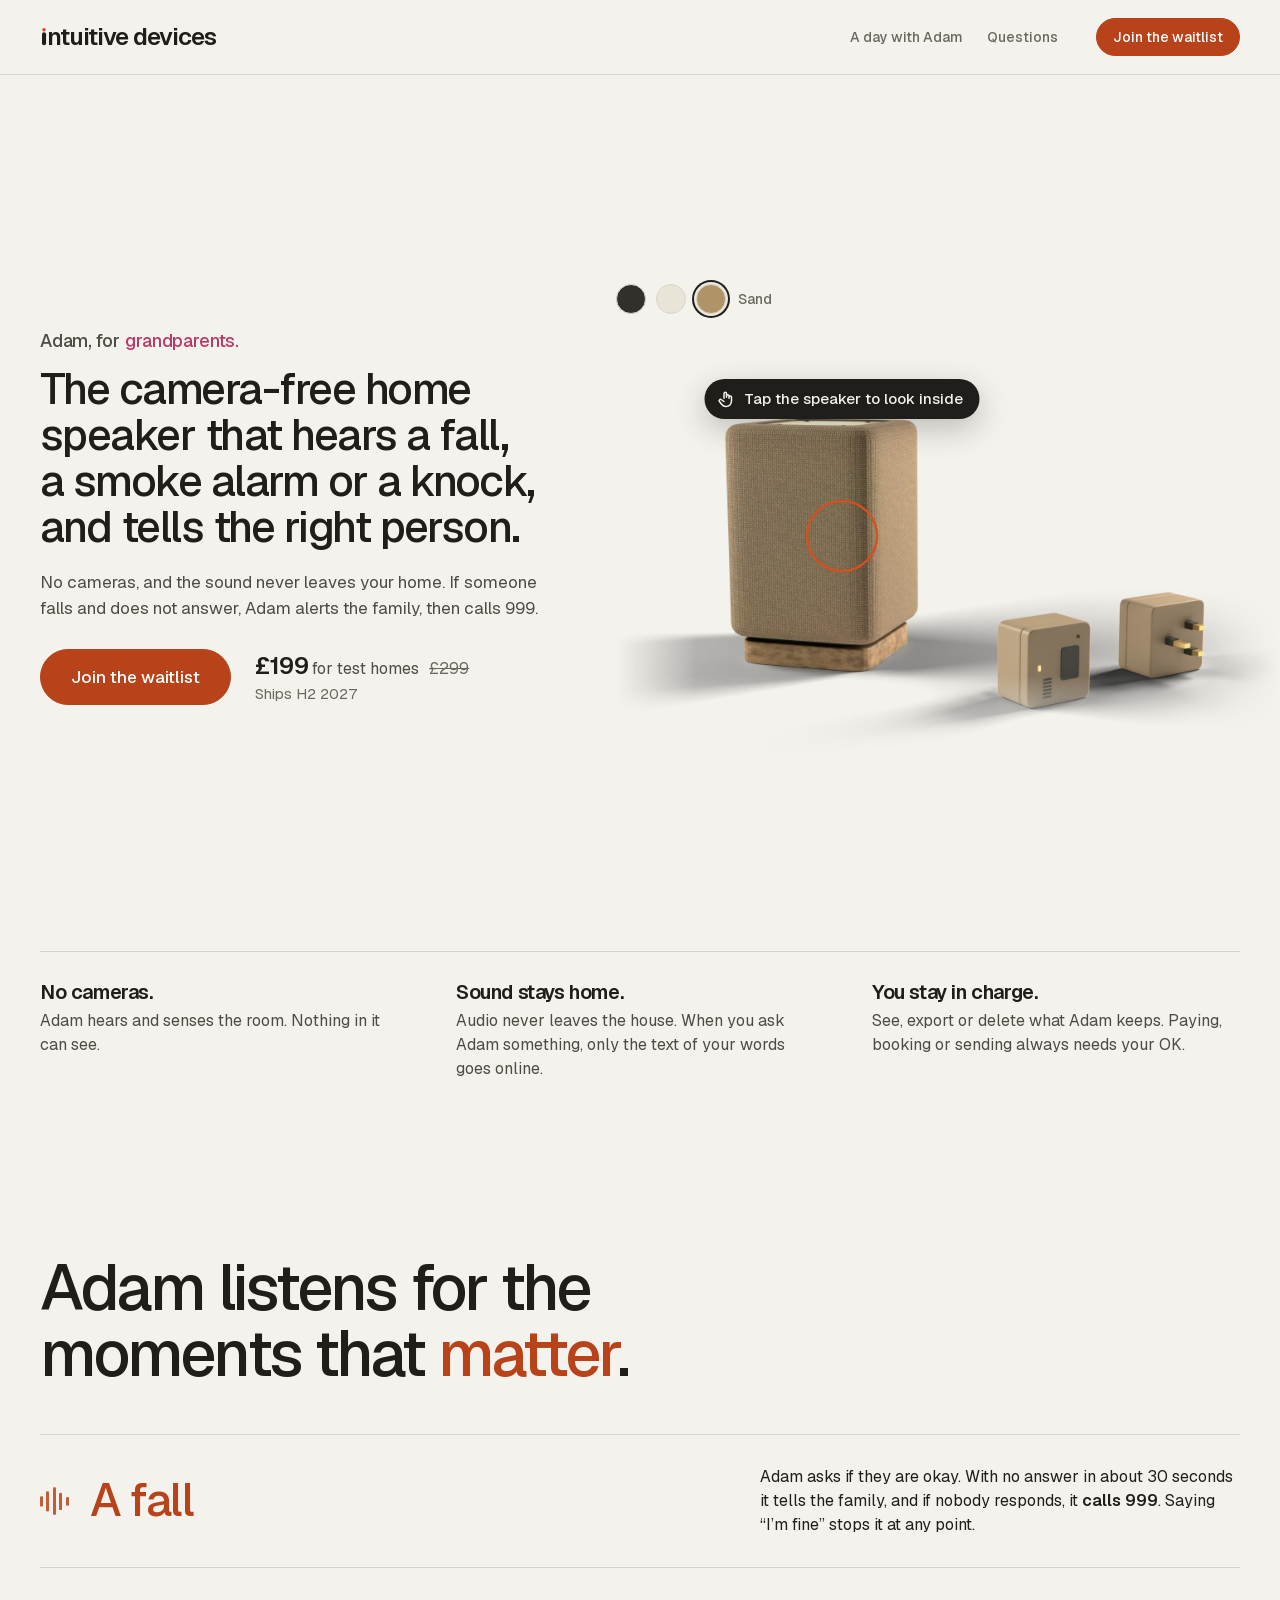
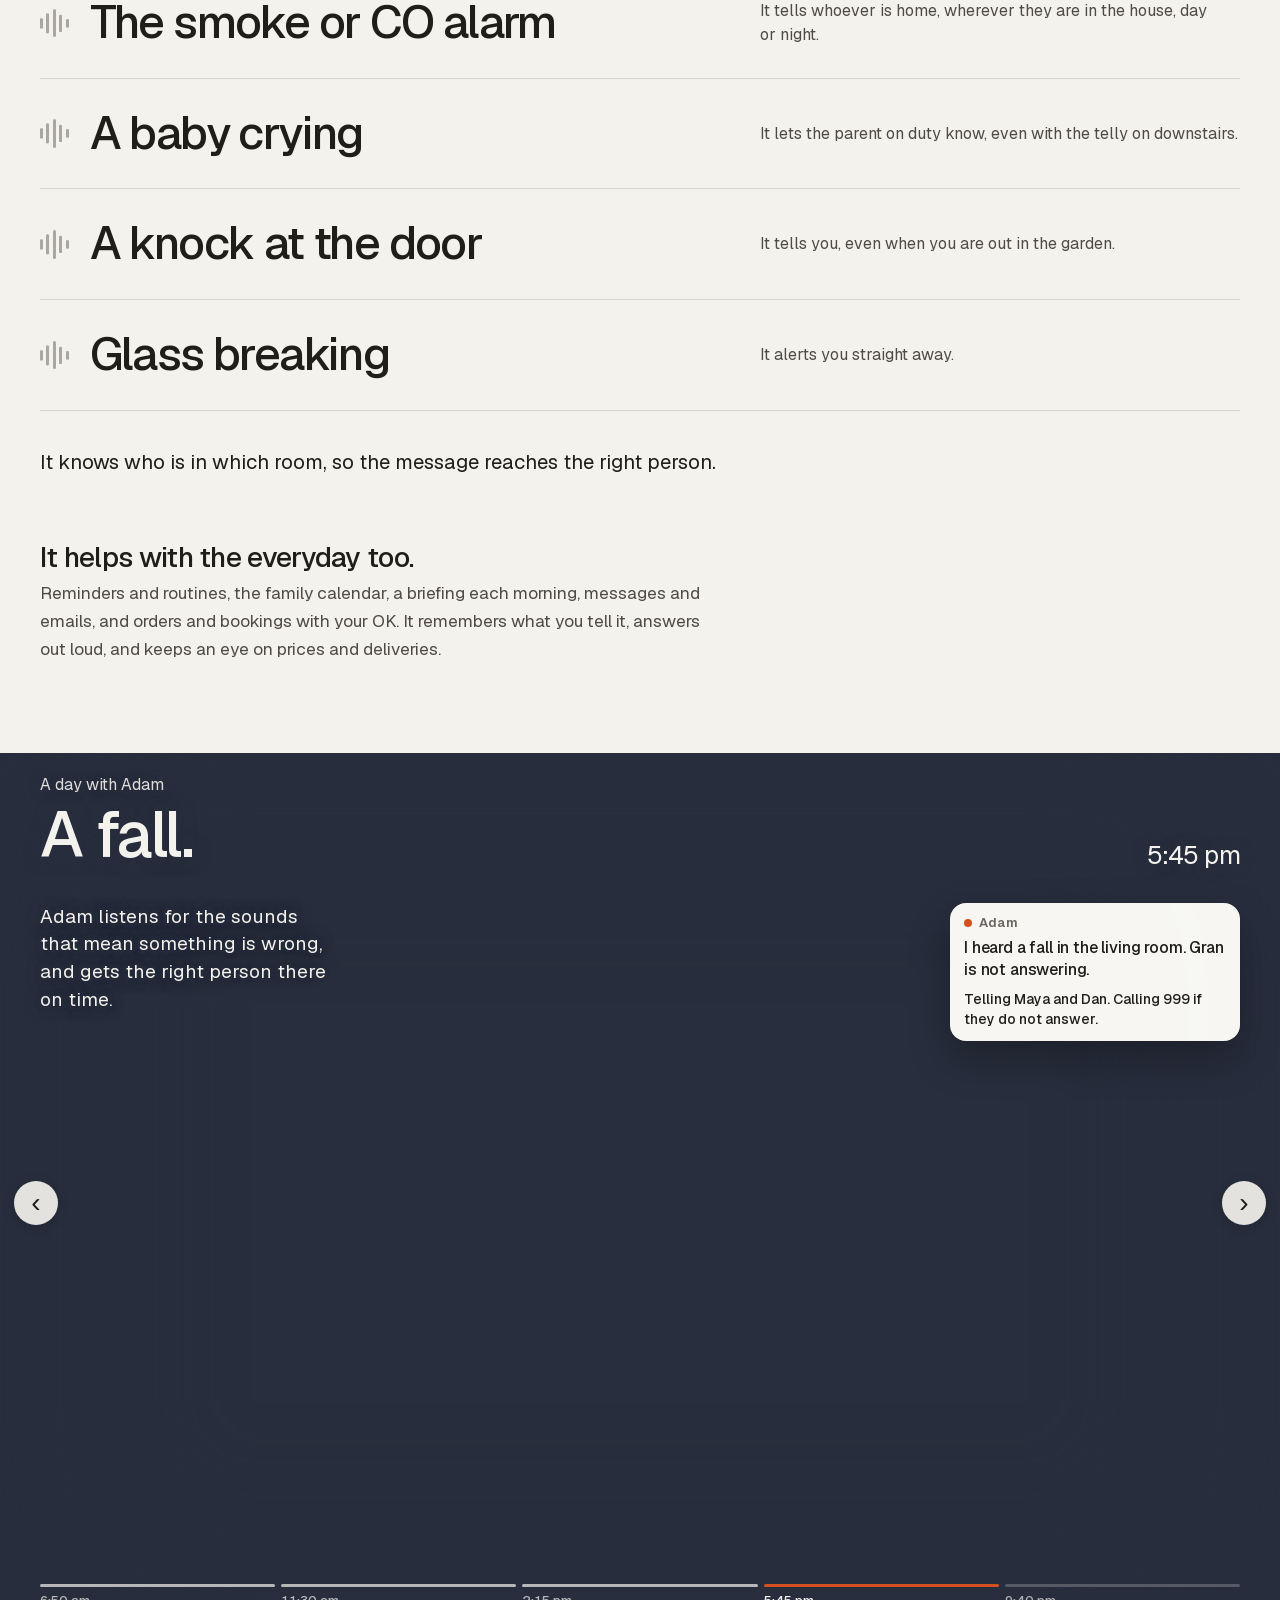
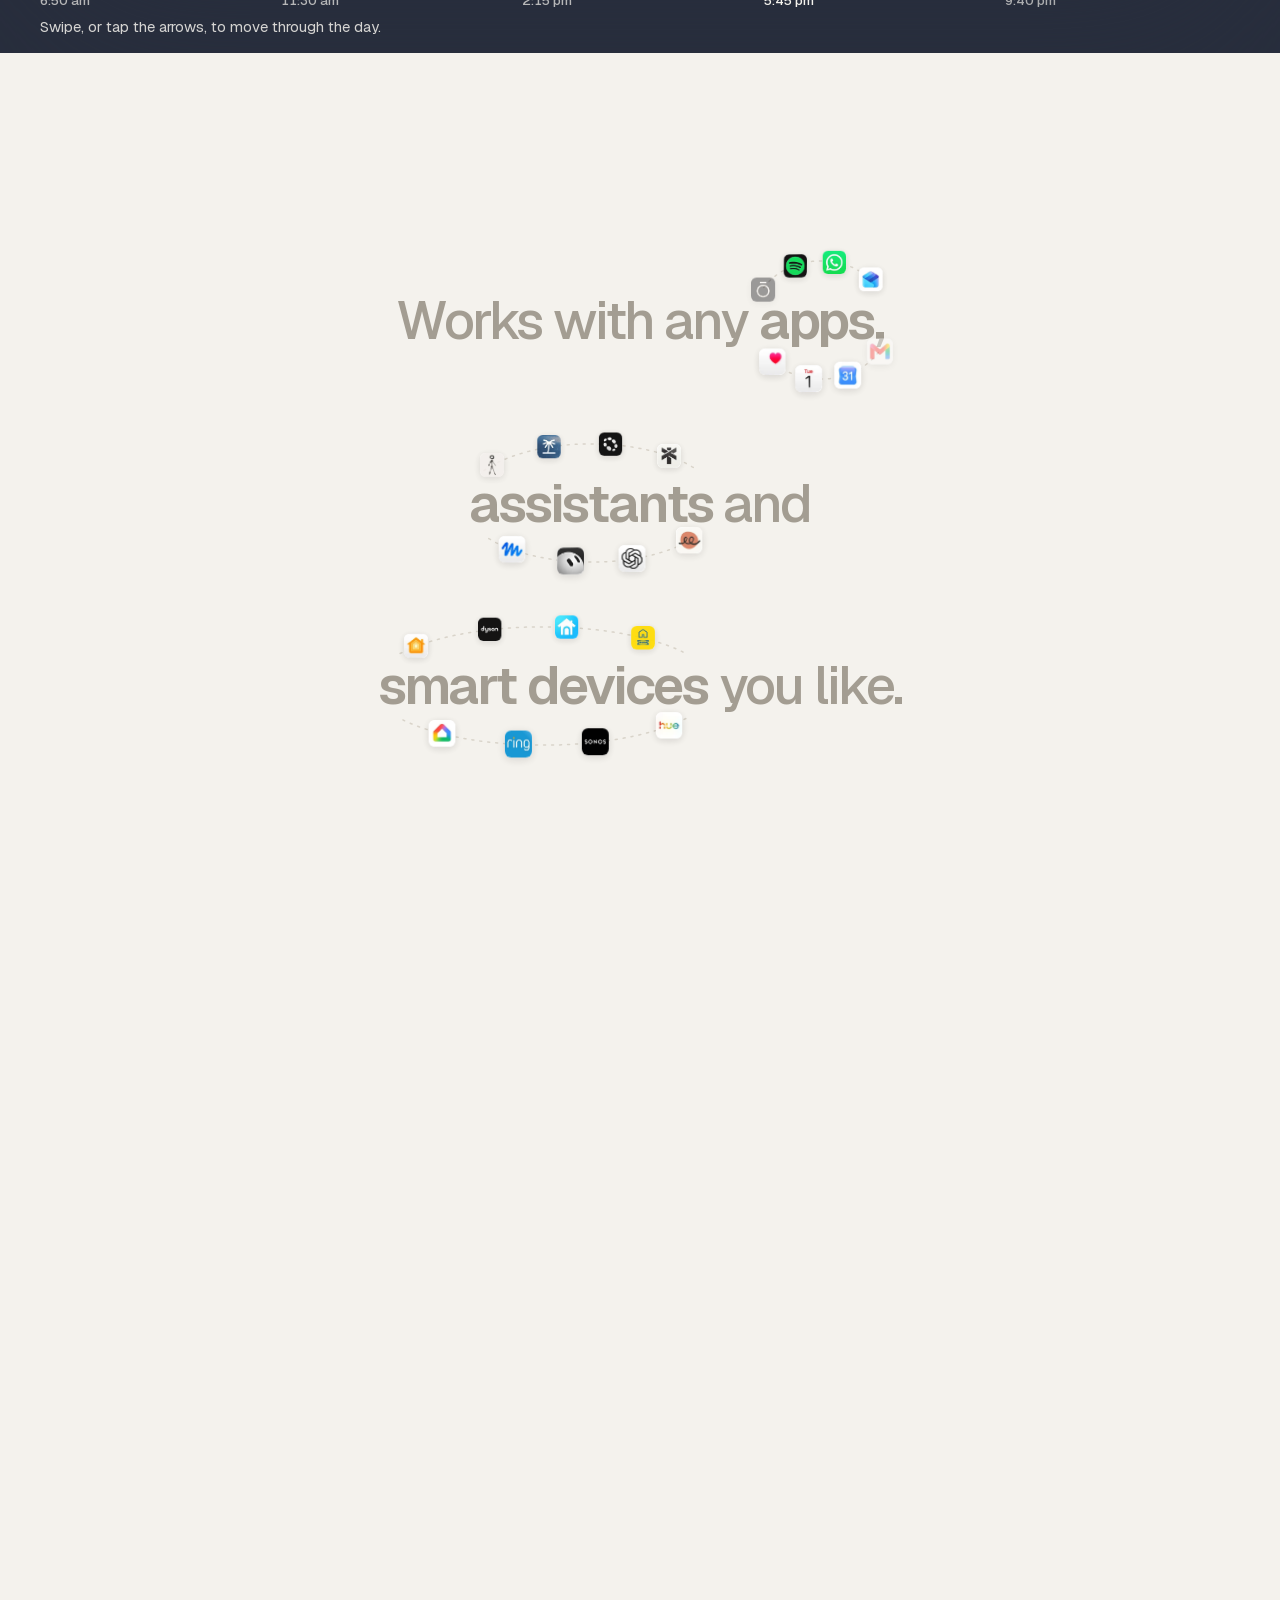
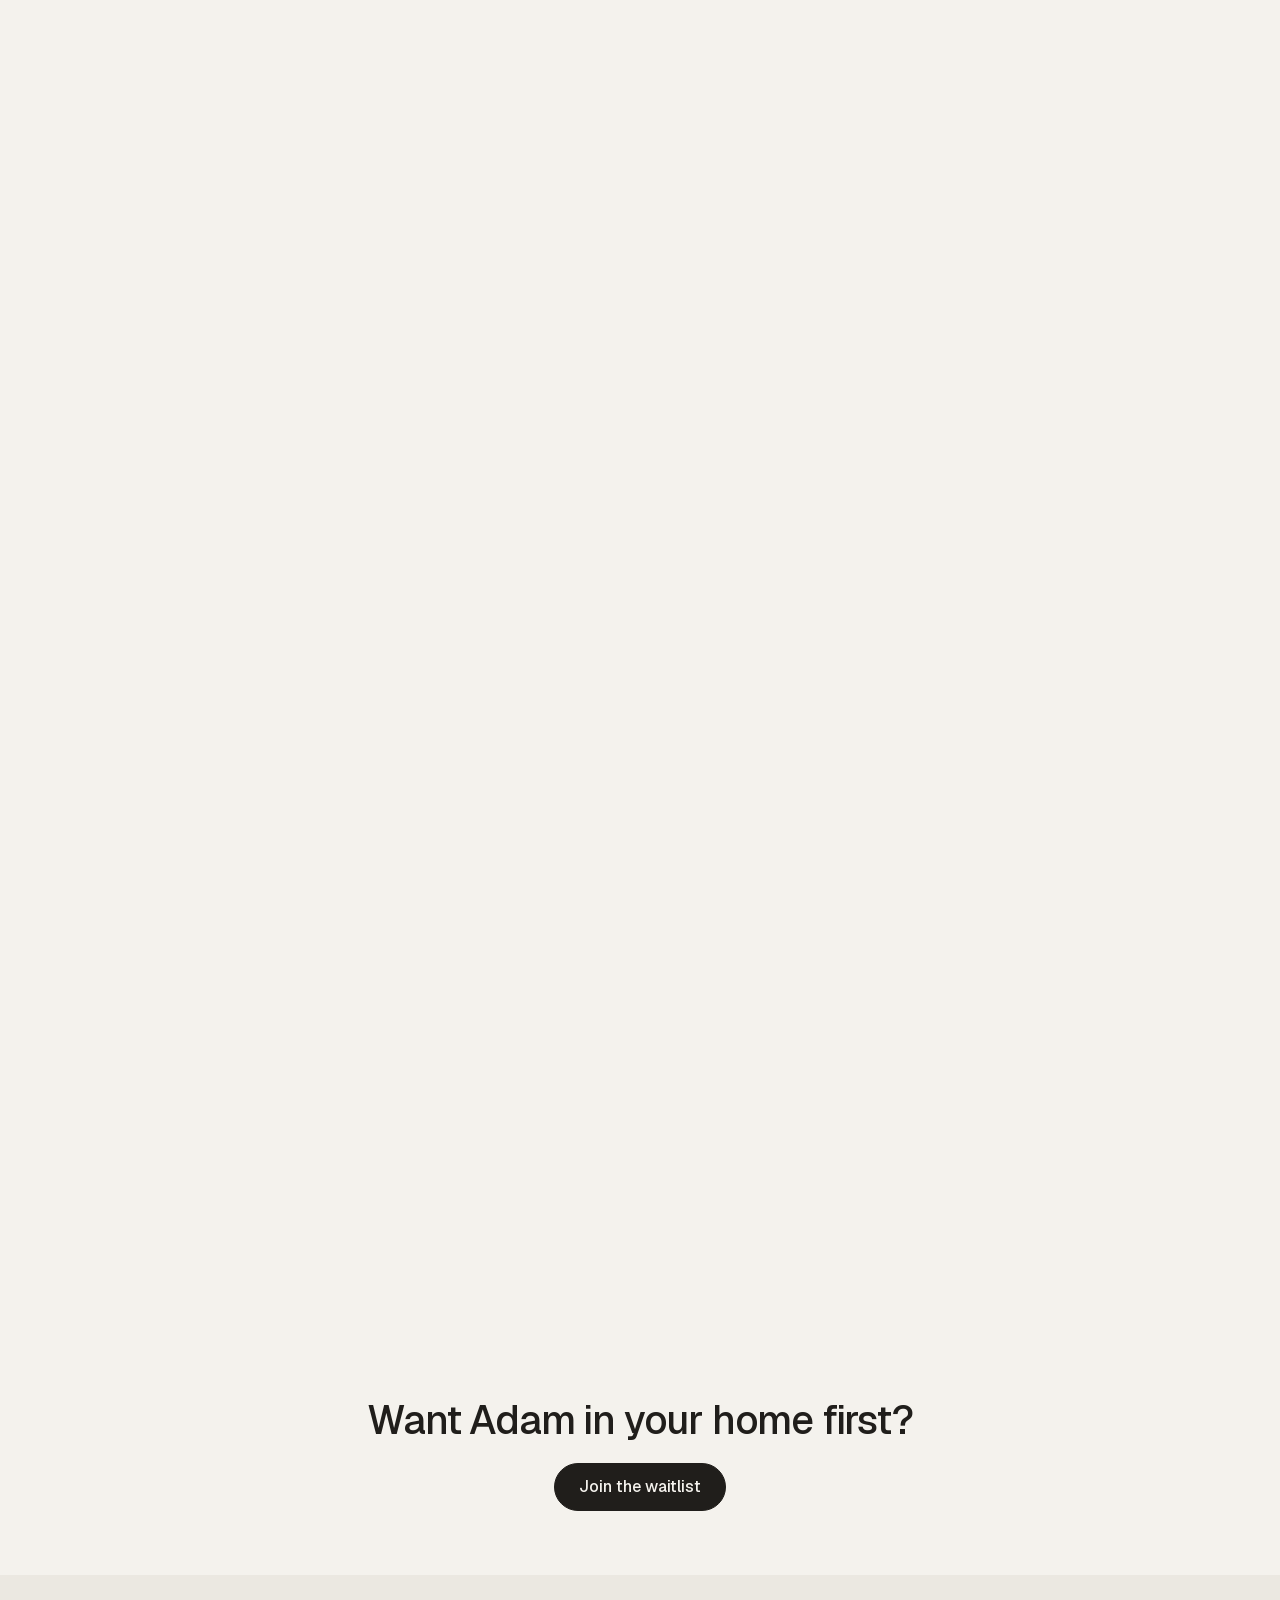
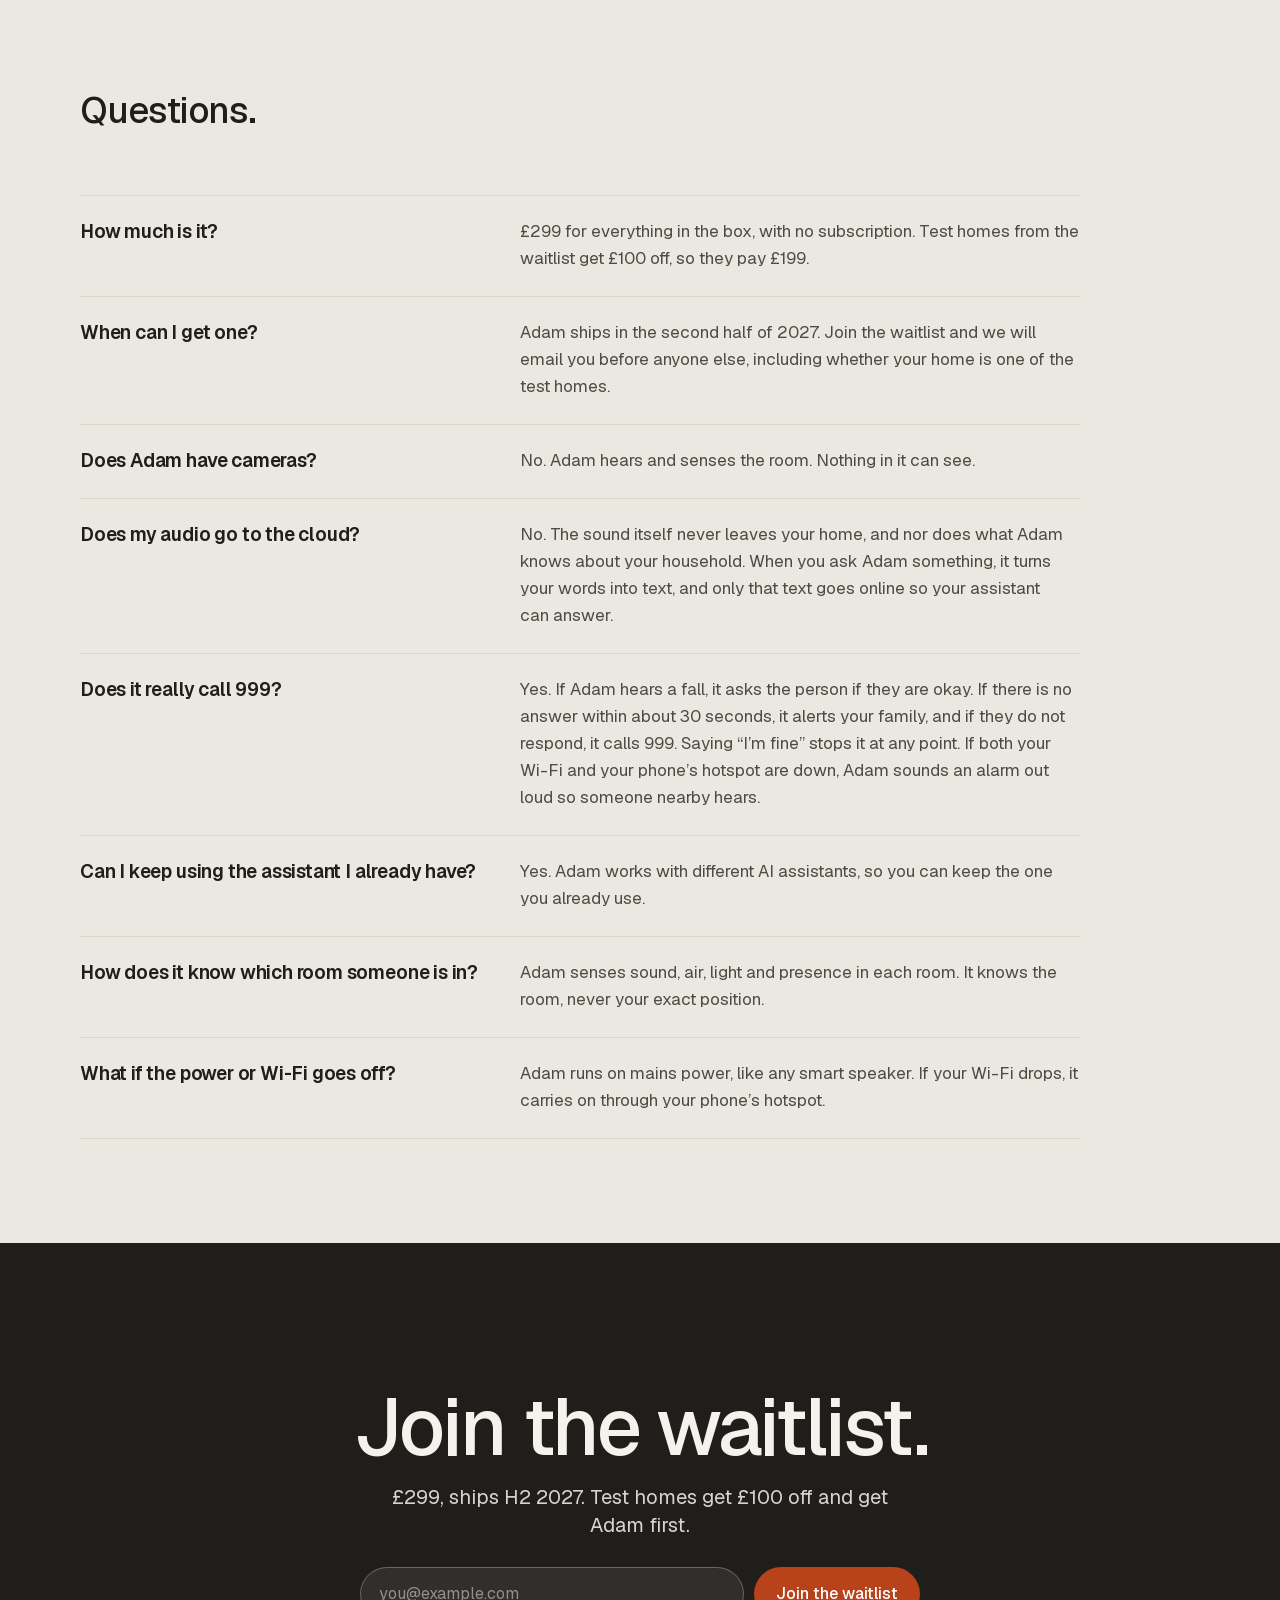
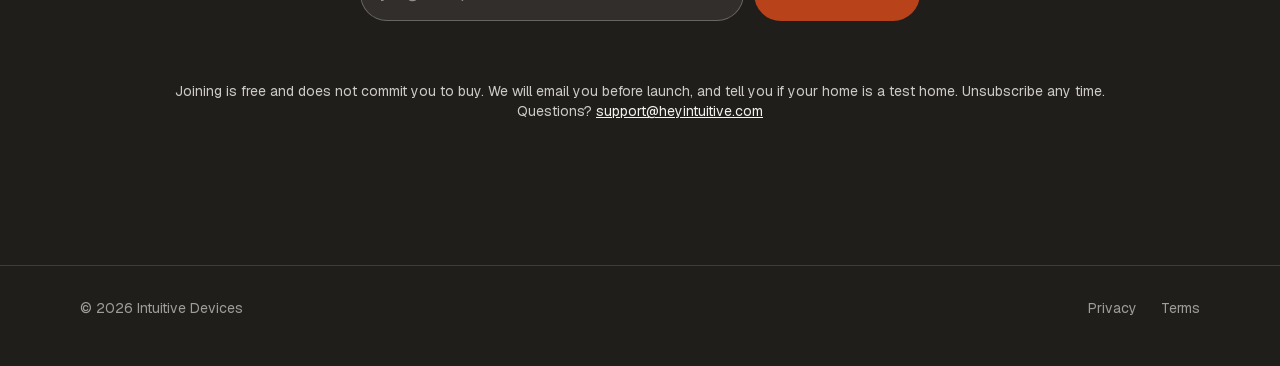
==== commit 4fb5928b: "A day with Adam: a floor plan that reads as a real semi (stairs in the hall, proper bedrooms, a desk" ====
--- a/index.html
+++ b/index.html
@@ -25,7 +25,7 @@
   <meta name="twitter:description" content="Adam is a £299 home speaker with no cameras. It hears falls, smoke and CO alarms, knocks, glass breaking and a baby crying, then alerts the right person.">
   <meta name="twitter:image" content="https://www.heyintuitive.com/og.png?v=2">
   <link rel="preload" href="assets/fonts/geist.woff2" as="font" type="font/woff2" crossorigin>
-  <link rel="stylesheet" href="site.css?v=207">
+  <link rel="stylesheet" href="site.css?v=208">
   <script>(function(){var c='js opgo';try{if(sessionStorage.getItem('op')||location.hash)c+=' opdone';}catch(e){}document.documentElement.className=c;})();</script>
   <script type="application/ld+json">{"@context": "https://schema.org", "@graph": [{"@type": "Organization", "@id": "https://www.heyintuitive.com/#org", "name": "Intuitive Devices", "alternateName": ["heyintuitive"], "url": "https://www.heyintuitive.com/", "logo": "https://www.heyintuitive.com/logo.png", "image": "https://www.heyintuitive.com/og.png?v=2", "description": "Intuitive Devices is a UK start-up making Adam, a home speaker with no cameras that hears falls, alarms and other events at home and tells the right person.", "address": {"@type": "PostalAddress", "addressCountry": "GB"}, "areaServed": "GB", "email": "support@heyintuitive.com", "contactPoint": {"@type": "ContactPoint", "contactType": "customer support", "email": "support@heyintuitive.com", "areaServed": "GB", "availableLanguage": "en-GB"}}, {"@type": "WebSite", "@id": "https://www.heyintuitive.com/#website", "url": "https://www.heyintuitive.com/", "name": "Adam by Intuitive Devices", "inLanguage": "en-GB", "publisher": {"@id": "https://www.heyintuitive.com/#org"}}, {"@type": "Product", "@id": "https://www.heyintuitive.com/#adam", "name": "Adam", "alternateName": "Adam by Intuitive Devices", "category": "Smart speaker / home safety device", "description": "Adam is a smart speaker with sensors and no cameras. It hears what happens at home (a fall, smoke and CO alarms, a knock at the door, glass breaking, a baby crying), knows who is in which room, and tells the right person. If Adam hears a fall and gets no answer, it alerts family and then calls 999. The sound itself never leaves the home. It also orders and books with your OK, sends messages and emails, keeps the family calendar, gives a morning briefing, runs reminders and routines, answers out loud, and works with your existing AI assistant, apps and smart devices.", "image": ["https://www.heyintuitive.com/og.png?v=2", "https://www.heyintuitive.com/frames/box.webp?v=15"], "brand": {"@type": "Brand", "name": "Intuitive Devices"}, "manufacturer": {"@id": "https://www.heyintuitive.com/#org"}, "color": "Charcoal, Chalk, Sand", "additionalProperty": [{"@type": "PropertyValue", "name": "Cameras", "value": "None"}, {"@type": "PropertyValue", "name": "Subscription", "value": "Not required"}, {"@type": "PropertyValue", "name": "Detects", "value": "Falls, smoke and CO alarms, knocks at the door, glass breaking, a baby crying, who is in which room"}], "offers": {"@type": "Offer", "url": "https://www.heyintuitive.com/#who", "price": "299.00", "priceCurrency": "GBP", "availability": "https://schema.org/PreOrder", "availabilityStarts": "2027-07-01", "eligibleRegion": {"@type": "Country", "name": "GB"}, "seller": {"@id": "https://www.heyintuitive.com/#org"}}}, {"@type": "FAQPage", "@id": "https://www.heyintuitive.com/#faq", "mainEntity": [{"@type": "Question", "name": "How much is it?", "acceptedAnswer": {"@type": "Answer", "text": "£299 for everything in the box, with no subscription. Test homes from the waitlist get £100 off, so they pay £199."}}, {"@type": "Question", "name": "When can I get one?", "acceptedAnswer": {"@type": "Answer", "text": "Adam ships in the second half of 2027. Join the waitlist and we will email you before anyone else, including whether your home is one of the test homes."}}, {"@type": "Question", "name": "Does Adam have cameras?", "acceptedAnswer": {"@type": "Answer", "text": "No. Adam hears and senses the room. Nothing in it can see."}}, {"@type": "Question", "name": "Does my audio go to the cloud?", "acceptedAnswer": {"@type": "Answer", "text": "No. The sound itself never leaves your home, and nor does what Adam knows about your household. When you ask Adam something, it turns your words into text, and only that text goes online so your assistant can answer."}}, {"@type": "Question", "name": "Does it really call 999?", "acceptedAnswer": {"@type": "Answer", "text": "Yes. If Adam hears a fall, it asks the person if they are okay. If there is no answer within about 30 seconds, it alerts your family, and if they do not respond, it calls 999. Saying “I’m fine” stops it at any point. If both your Wi-Fi and your phone’s hotspot are down, Adam sounds an alarm out loud so someone nearby hears."}}, {"@type": "Question", "name": "Can I keep using the assistant I already have?", "acceptedAnswer": {"@type": "Answer", "text": "Yes. Adam works with different AI assistants, so you can keep the one you already use."}}, {"@type": "Question", "name": "How does it know which room someone is in?", "acceptedAnswer": {"@type": "Answer", "text": "Adam senses sound, air, light and presence in each room. It knows the room, never your exact position."}}, {"@type": "Question", "name": "What if the power or Wi-Fi goes off?", "acceptedAnswer": {"@type": "Answer", "text": "Adam runs on mains power, like any smart speaker. If your Wi-Fi drops, it carries on through your phone’s hotspot."}}]}]}</script>
 </head>
@@ -196,7 +196,7 @@
   <script src="inside/data.js?v=3"></script>
   <script src="inside.js?v=30"></script>
   <script src="family.js?v=38"></script>
-  <script src="day.js?v=38"></script>
+  <script src="day.js?v=39"></script>
   <script src="works.js?v=15"></script>
   <script src="motion.js?v=6"></script>
   <script defer src="https://static.cloudflareinsights.com/beacon.min.js" data-cf-beacon='{"token": "fa91610f67df4fe6930c70fdb61ca0b7"}'></script>
--- a/site.css
+++ b/site.css
@@ -1316,17 +1316,7 @@
 .hero-for .for-word { display: inline-block; min-width: 0; width: auto; white-space: nowrap; }
 @media (max-width: 720px) { .day-card .dc-msg { font-size: 14px; line-height: 20px; } .day-card .dc-done { font-size: 13px; line-height: 18px; } .day-stage > .day-card { width: min(250px, calc(100vw - 80px)); } .day-note { font-size: 14px; } }
 
-/* a day with Adam: pins on the cutaway house, one per moment */
-.day-pin { position: absolute; z-index: 3; width: 44px; height: 44px; margin: -22px 0 0 -22px; padding: 0; border: 0; background: none; cursor: pointer; }
-.day-pin i { position: absolute; left: 50%; top: 50%; width: 18px; height: 18px; margin: -9px 0 0 -9px; border-radius: 50%; background: var(--acc); box-shadow: 0 0 0 4px rgba(255, 253, 249, 0.92), 0 4px 14px rgba(0, 0, 0, 0.35); transition: transform 250ms var(--ease); }
-.day-pin i::after { content: ""; position: absolute; inset: -4px; border-radius: 50%; border: 2px solid rgba(255, 253, 249, 0.9); animation: pinPulse 2.2s var(--ease) infinite; }
-.day-pin span { position: absolute; left: 50%; bottom: calc(100% - 2px); transform: translate(-50%, 4px); padding: 4px 9px; border-radius: 999px; background: rgba(255, 253, 249, 0.96); color: #201E1B; font-size: 13px; line-height: 18px; font-weight: 600; white-space: nowrap; opacity: 0; pointer-events: none; transition: opacity 200ms var(--ease), transform 200ms var(--ease); }
-.day-pin:hover i, .day-pin:focus-visible i { transform: scale(1.2); }
-.day-pin:hover span, .day-pin:focus-visible span { opacity: 1; transform: translate(-50%, 0); }
-.day-pin:focus-visible { outline: 2px solid #fff; outline-offset: 2px; border-radius: 50%; }
-.day-pin.cur { display: none; }
-@keyframes pinPulse { 0% { transform: scale(1); opacity: 0.9; } 100% { transform: scale(2.2); opacity: 0; } }
-@media (prefers-reduced-motion: reduce) { .day-pin i::after { animation: none; } }
+
 @media (min-width: 721px) { .day-strip .day-img { -webkit-mask-image: linear-gradient(to right, transparent, #000 9%, #000 91%, transparent), linear-gradient(to bottom, #000 72%, transparent); -webkit-mask-composite: source-in; mask-image: linear-gradient(to right, transparent, #000 9%, #000 91%, transparent), linear-gradient(to bottom, #000 72%, transparent); mask-composite: intersect; } }
 
 /* a day with Adam on wide screens: the house fills the stage, the words sit in the sky beside the roof */
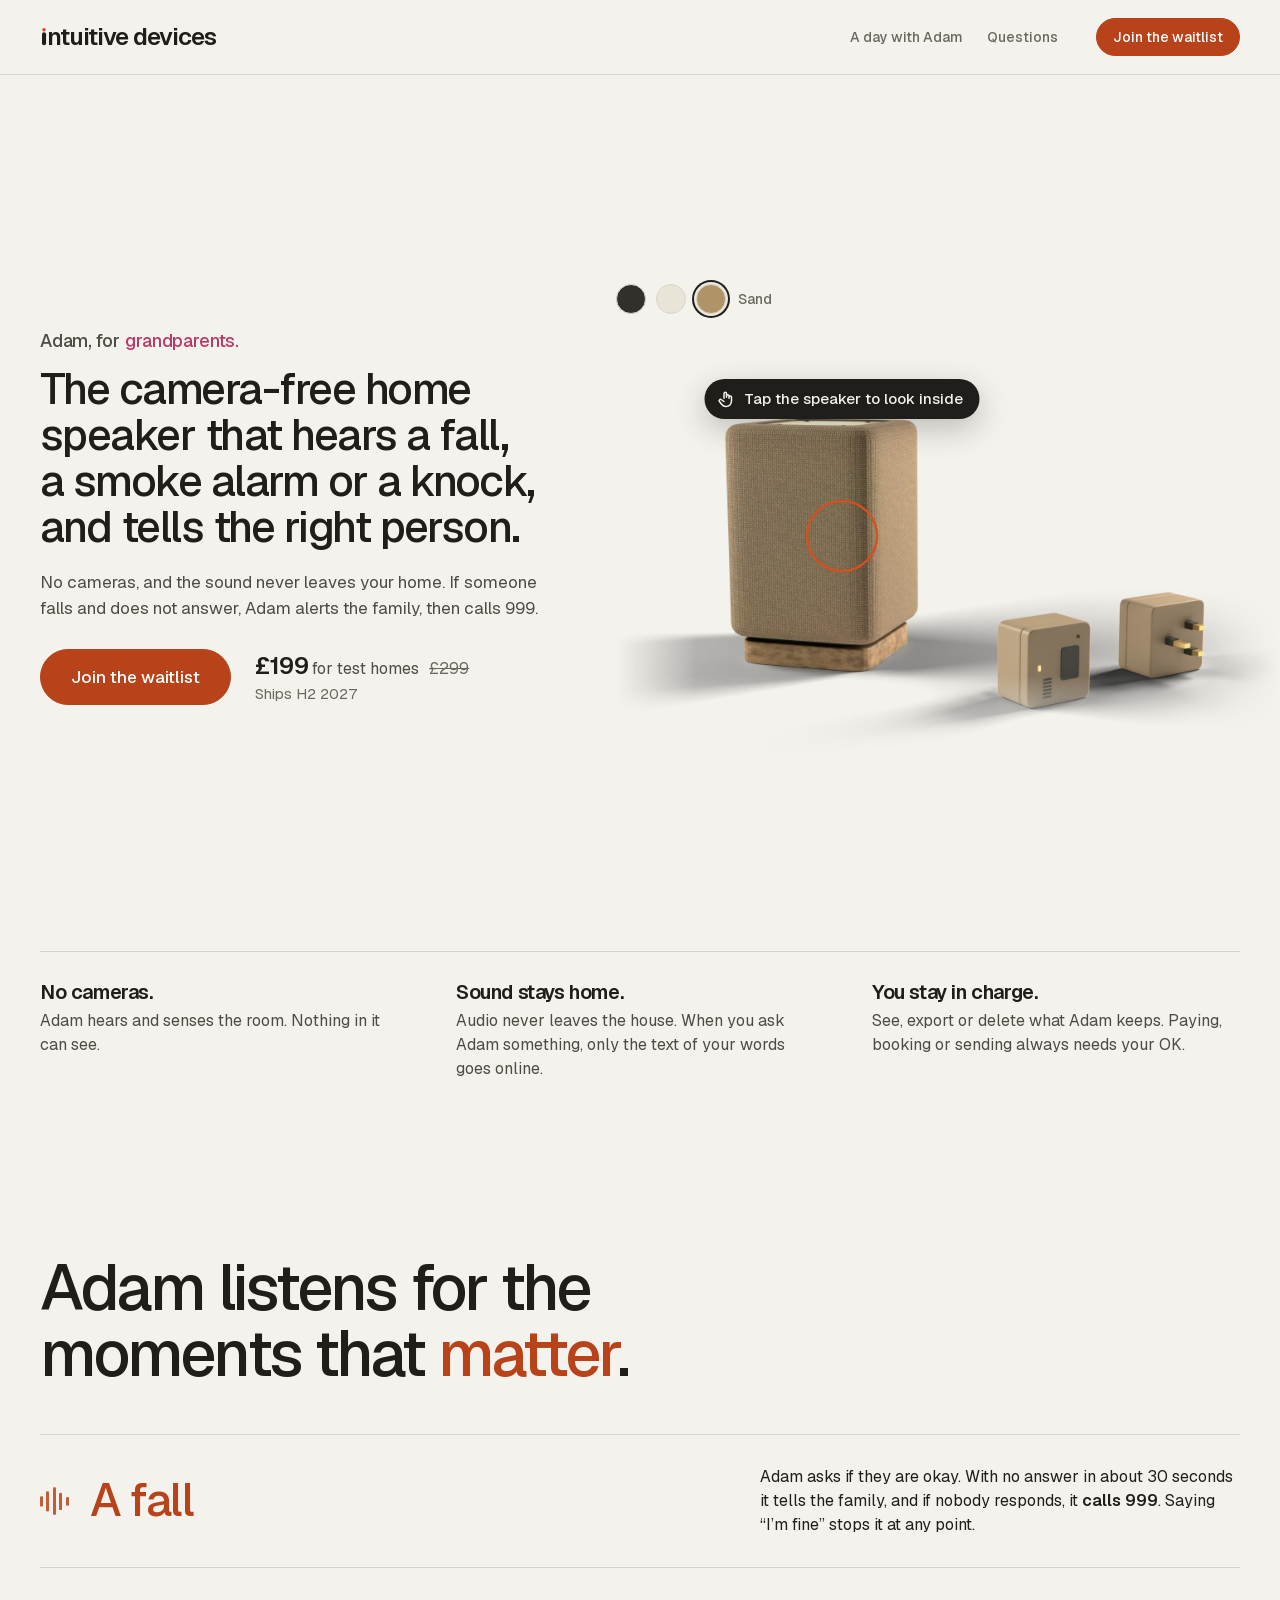
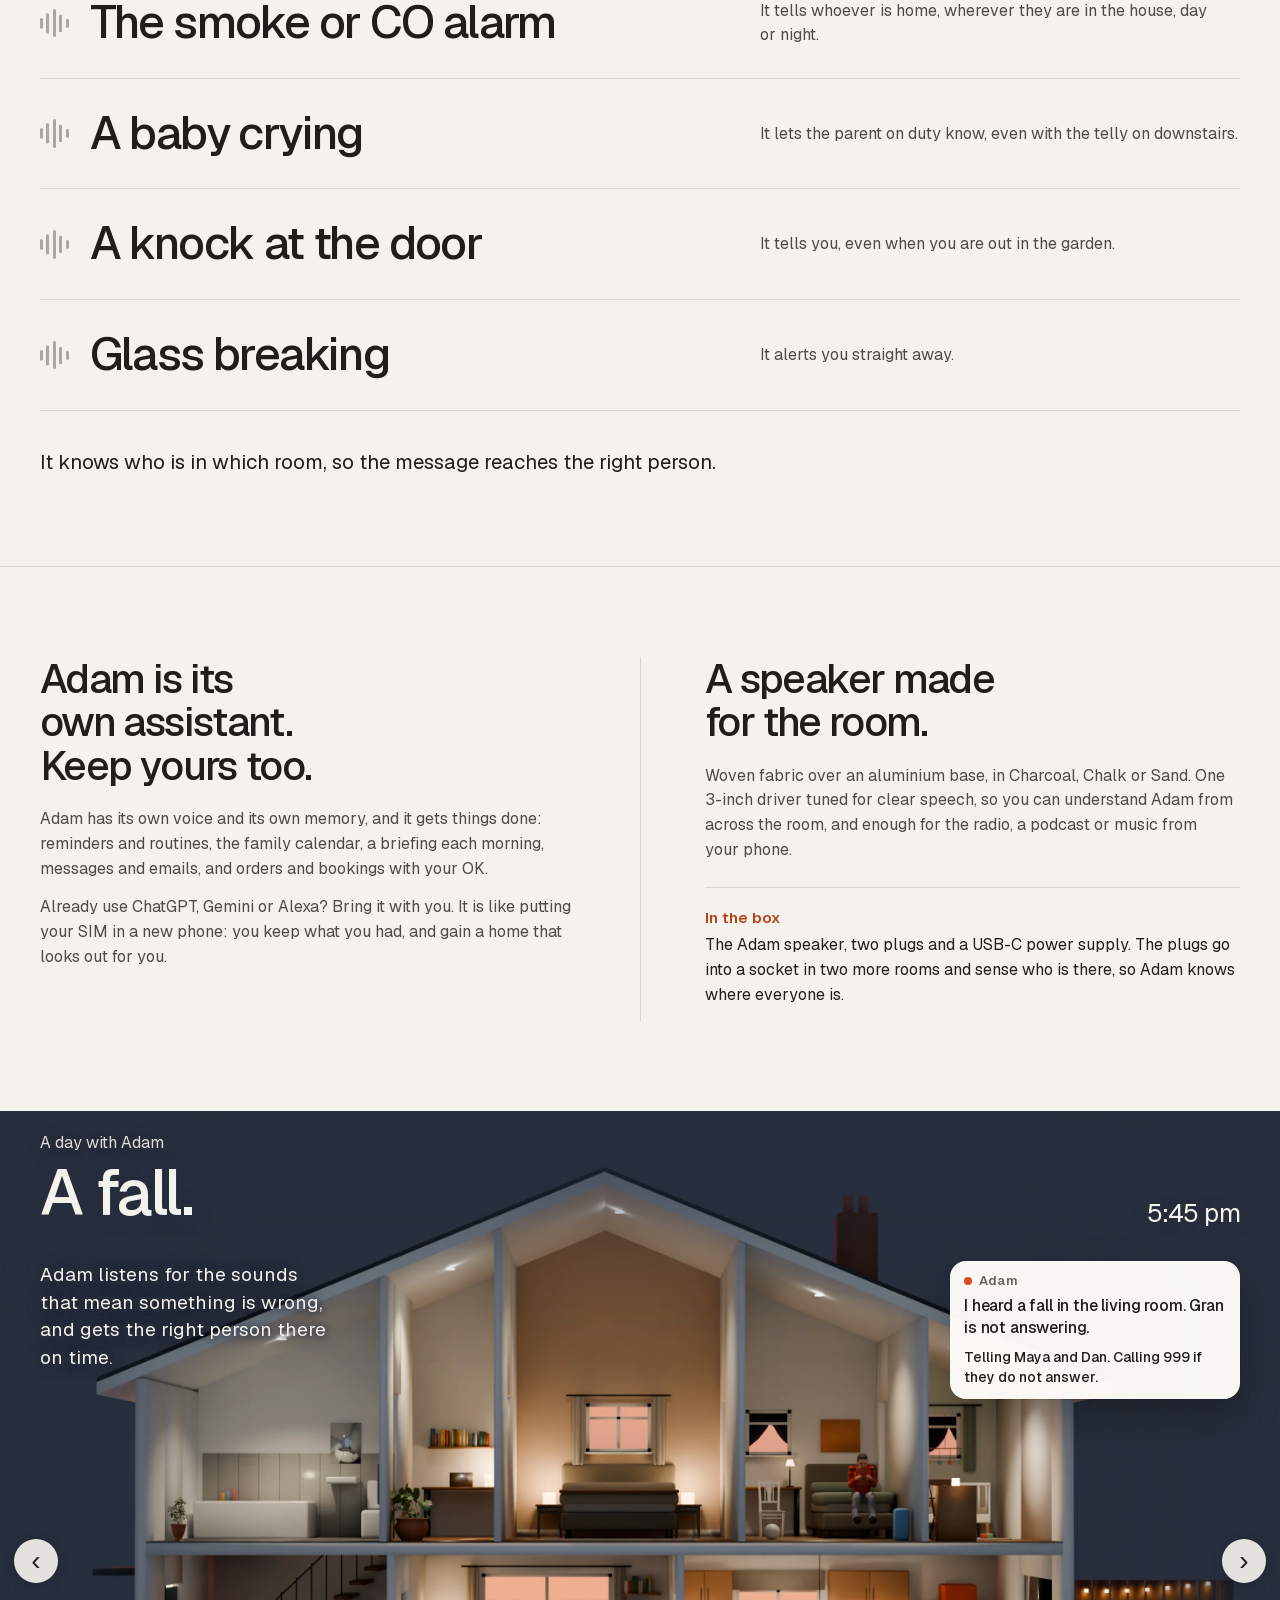
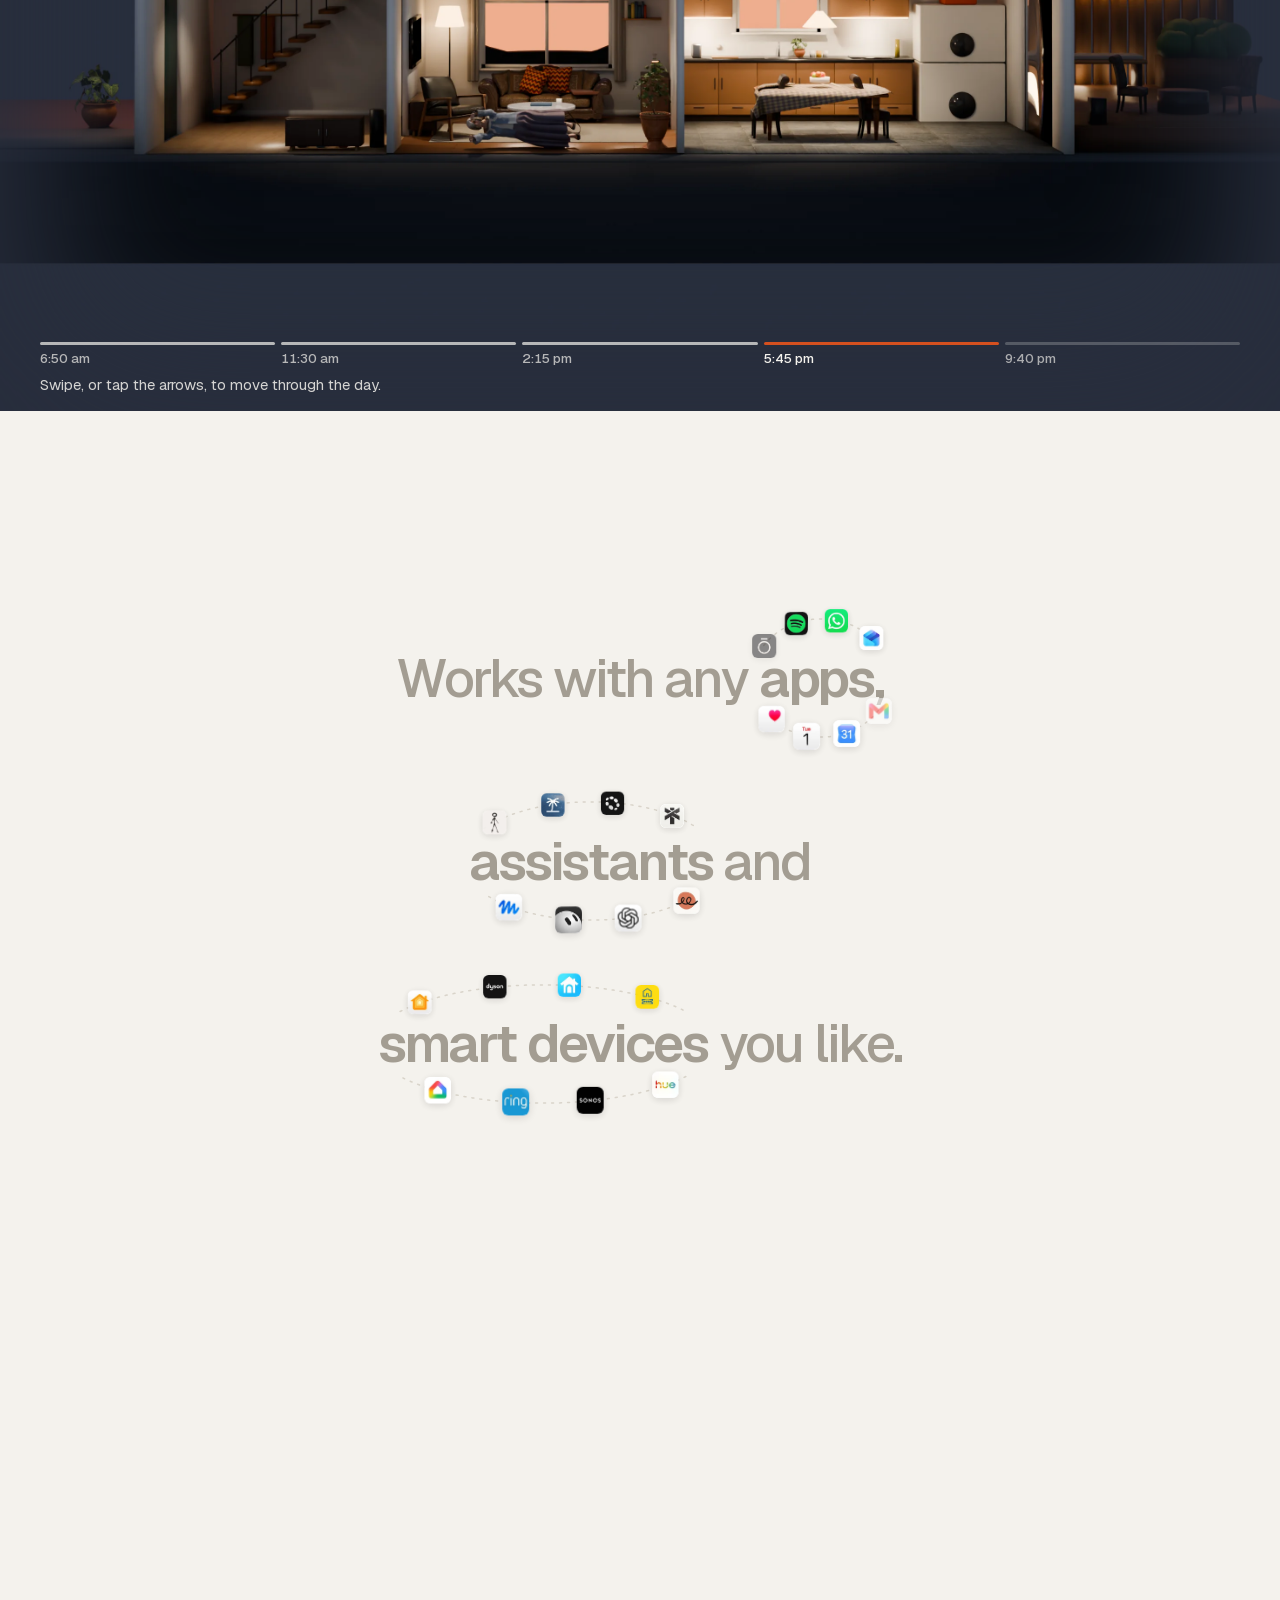
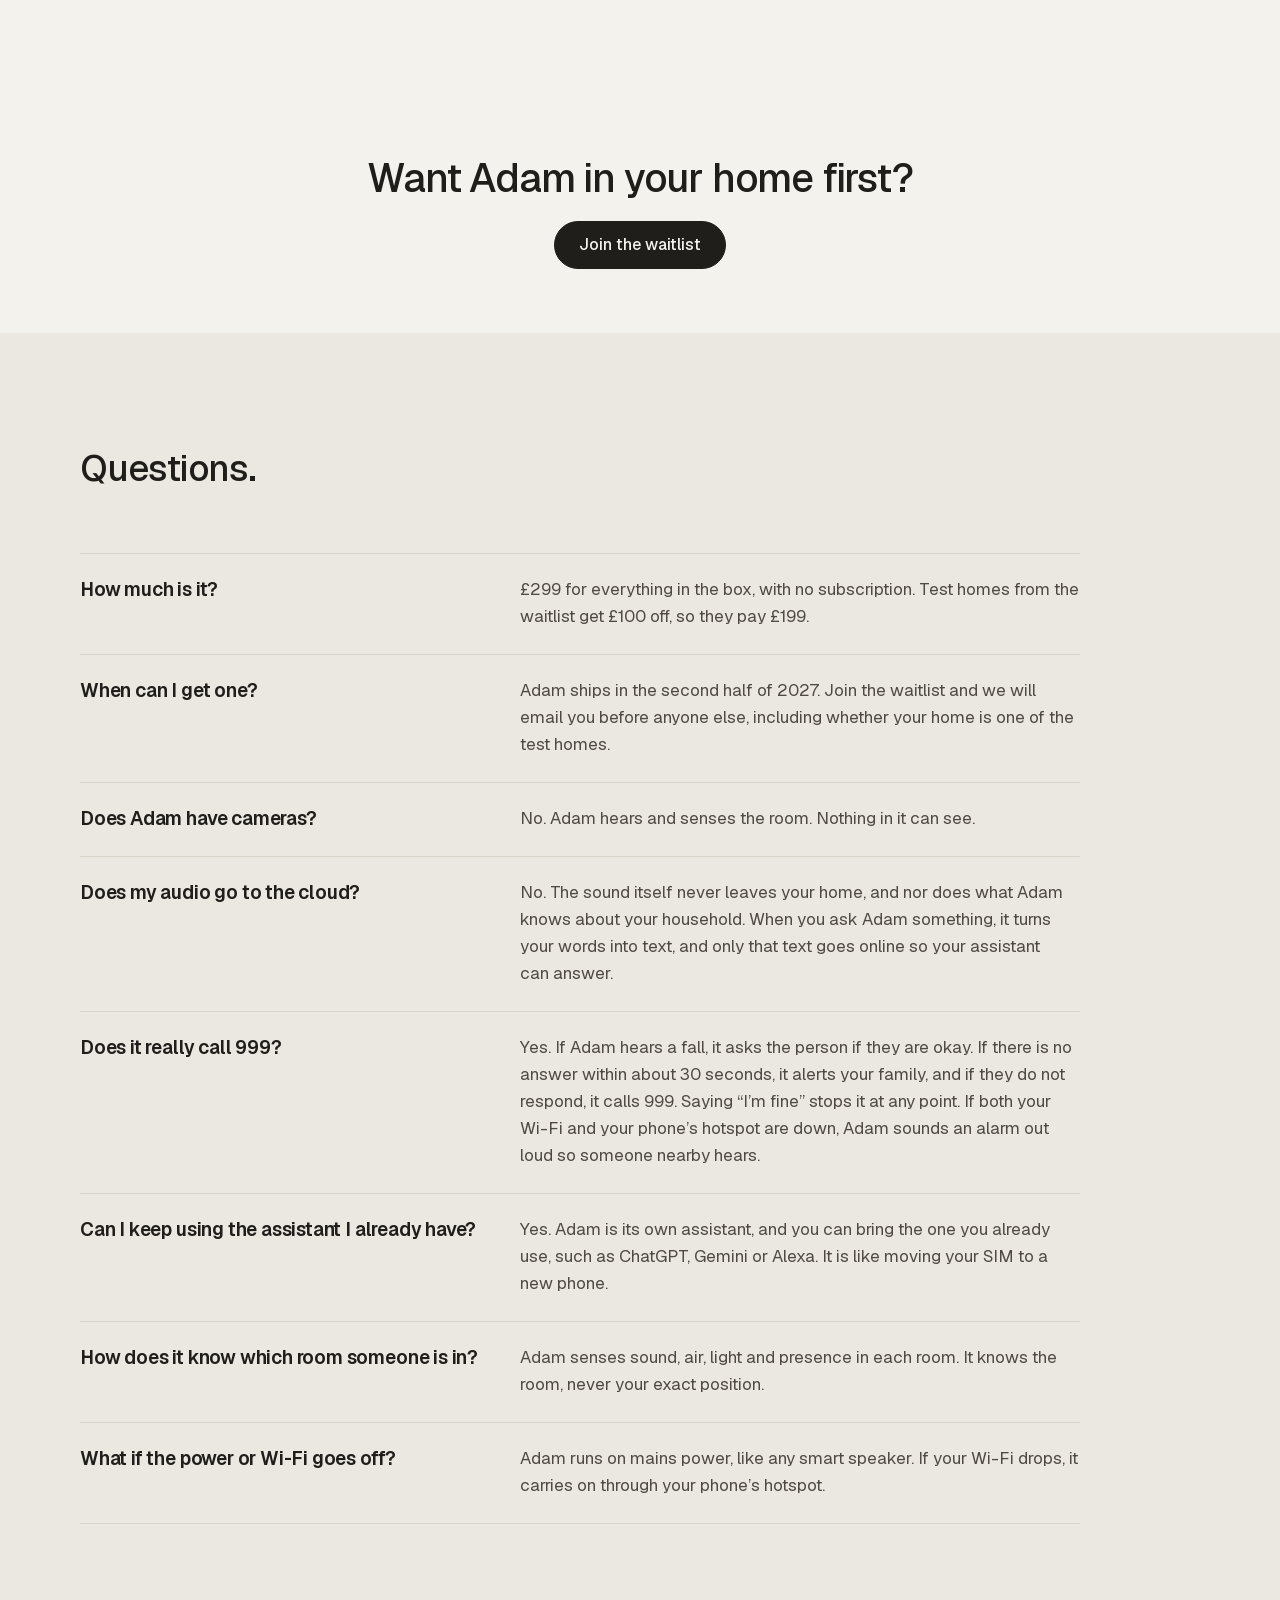
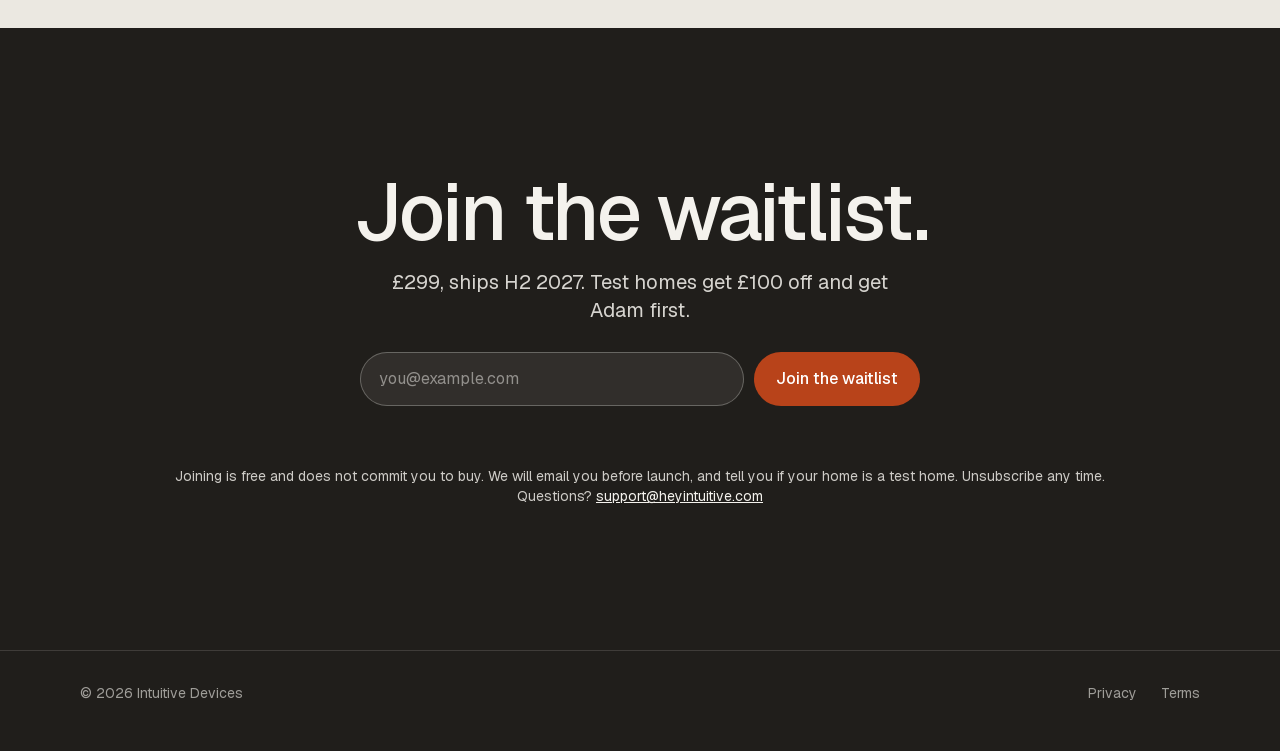
==== commit 7c2a23fe: "Say Adam is its own assistant (and you can keep yours), describe the speaker and what's in the box C" ====
--- a/index.html
+++ b/index.html
@@ -25,9 +25,9 @@
   <meta name="twitter:description" content="Adam is a £299 home speaker with no cameras. It hears falls, smoke and CO alarms, knocks, glass breaking and a baby crying, then alerts the right person.">
   <meta name="twitter:image" content="https://www.heyintuitive.com/og.png?v=2">
   <link rel="preload" href="assets/fonts/geist.woff2" as="font" type="font/woff2" crossorigin>
-  <link rel="stylesheet" href="site.css?v=208">
+  <link rel="stylesheet" href="site.css?v=209">
   <script>(function(){var c='js opgo';try{if(sessionStorage.getItem('op')||location.hash)c+=' opdone';}catch(e){}document.documentElement.className=c;})();</script>
-  <script type="application/ld+json">{"@context": "https://schema.org", "@graph": [{"@type": "Organization", "@id": "https://www.heyintuitive.com/#org", "name": "Intuitive Devices", "alternateName": ["heyintuitive"], "url": "https://www.heyintuitive.com/", "logo": "https://www.heyintuitive.com/logo.png", "image": "https://www.heyintuitive.com/og.png?v=2", "description": "Intuitive Devices is a UK start-up making Adam, a home speaker with no cameras that hears falls, alarms and other events at home and tells the right person.", "address": {"@type": "PostalAddress", "addressCountry": "GB"}, "areaServed": "GB", "email": "support@heyintuitive.com", "contactPoint": {"@type": "ContactPoint", "contactType": "customer support", "email": "support@heyintuitive.com", "areaServed": "GB", "availableLanguage": "en-GB"}}, {"@type": "WebSite", "@id": "https://www.heyintuitive.com/#website", "url": "https://www.heyintuitive.com/", "name": "Adam by Intuitive Devices", "inLanguage": "en-GB", "publisher": {"@id": "https://www.heyintuitive.com/#org"}}, {"@type": "Product", "@id": "https://www.heyintuitive.com/#adam", "name": "Adam", "alternateName": "Adam by Intuitive Devices", "category": "Smart speaker / home safety device", "description": "Adam is a smart speaker with sensors and no cameras. It hears what happens at home (a fall, smoke and CO alarms, a knock at the door, glass breaking, a baby crying), knows who is in which room, and tells the right person. If Adam hears a fall and gets no answer, it alerts family and then calls 999. The sound itself never leaves the home. It also orders and books with your OK, sends messages and emails, keeps the family calendar, gives a morning briefing, runs reminders and routines, answers out loud, and works with your existing AI assistant, apps and smart devices.", "image": ["https://www.heyintuitive.com/og.png?v=2", "https://www.heyintuitive.com/frames/box.webp?v=15"], "brand": {"@type": "Brand", "name": "Intuitive Devices"}, "manufacturer": {"@id": "https://www.heyintuitive.com/#org"}, "color": "Charcoal, Chalk, Sand", "additionalProperty": [{"@type": "PropertyValue", "name": "Cameras", "value": "None"}, {"@type": "PropertyValue", "name": "Subscription", "value": "Not required"}, {"@type": "PropertyValue", "name": "Detects", "value": "Falls, smoke and CO alarms, knocks at the door, glass breaking, a baby crying, who is in which room"}], "offers": {"@type": "Offer", "url": "https://www.heyintuitive.com/#who", "price": "299.00", "priceCurrency": "GBP", "availability": "https://schema.org/PreOrder", "availabilityStarts": "2027-07-01", "eligibleRegion": {"@type": "Country", "name": "GB"}, "seller": {"@id": "https://www.heyintuitive.com/#org"}}}, {"@type": "FAQPage", "@id": "https://www.heyintuitive.com/#faq", "mainEntity": [{"@type": "Question", "name": "How much is it?", "acceptedAnswer": {"@type": "Answer", "text": "£299 for everything in the box, with no subscription. Test homes from the waitlist get £100 off, so they pay £199."}}, {"@type": "Question", "name": "When can I get one?", "acceptedAnswer": {"@type": "Answer", "text": "Adam ships in the second half of 2027. Join the waitlist and we will email you before anyone else, including whether your home is one of the test homes."}}, {"@type": "Question", "name": "Does Adam have cameras?", "acceptedAnswer": {"@type": "Answer", "text": "No. Adam hears and senses the room. Nothing in it can see."}}, {"@type": "Question", "name": "Does my audio go to the cloud?", "acceptedAnswer": {"@type": "Answer", "text": "No. The sound itself never leaves your home, and nor does what Adam knows about your household. When you ask Adam something, it turns your words into text, and only that text goes online so your assistant can answer."}}, {"@type": "Question", "name": "Does it really call 999?", "acceptedAnswer": {"@type": "Answer", "text": "Yes. If Adam hears a fall, it asks the person if they are okay. If there is no answer within about 30 seconds, it alerts your family, and if they do not respond, it calls 999. Saying “I’m fine” stops it at any point. If both your Wi-Fi and your phone’s hotspot are down, Adam sounds an alarm out loud so someone nearby hears."}}, {"@type": "Question", "name": "Can I keep using the assistant I already have?", "acceptedAnswer": {"@type": "Answer", "text": "Yes. Adam works with different AI assistants, so you can keep the one you already use."}}, {"@type": "Question", "name": "How does it know which room someone is in?", "acceptedAnswer": {"@type": "Answer", "text": "Adam senses sound, air, light and presence in each room. It knows the room, never your exact position."}}, {"@type": "Question", "name": "What if the power or Wi-Fi goes off?", "acceptedAnswer": {"@type": "Answer", "text": "Adam runs on mains power, like any smart speaker. If your Wi-Fi drops, it carries on through your phone’s hotspot."}}]}]}</script>
+  <script type="application/ld+json">{"@context": "https://schema.org", "@graph": [{"@type": "Organization", "@id": "https://www.heyintuitive.com/#org", "name": "Intuitive Devices", "alternateName": ["heyintuitive"], "url": "https://www.heyintuitive.com/", "logo": "https://www.heyintuitive.com/logo.png", "image": "https://www.heyintuitive.com/og.png?v=2", "description": "Intuitive Devices is a UK start-up making Adam, a home speaker with no cameras that hears falls, alarms and other events at home and tells the right person.", "address": {"@type": "PostalAddress", "addressCountry": "GB"}, "areaServed": "GB", "email": "support@heyintuitive.com", "contactPoint": {"@type": "ContactPoint", "contactType": "customer support", "email": "support@heyintuitive.com", "areaServed": "GB", "availableLanguage": "en-GB"}}, {"@type": "WebSite", "@id": "https://www.heyintuitive.com/#website", "url": "https://www.heyintuitive.com/", "name": "Adam by Intuitive Devices", "inLanguage": "en-GB", "publisher": {"@id": "https://www.heyintuitive.com/#org"}}, {"@type": "Product", "@id": "https://www.heyintuitive.com/#adam", "name": "Adam", "alternateName": "Adam by Intuitive Devices", "category": "Smart speaker / home safety device", "description": "Adam is a smart speaker with sensors and no cameras. It hears what happens at home (a fall, smoke and CO alarms, a knock at the door, glass breaking, a baby crying), knows who is in which room, and tells the right person. If Adam hears a fall and gets no answer, it alerts family and then calls 999. The sound itself never leaves the home. It also orders and books with your OK, sends messages and emails, keeps the family calendar, gives a morning briefing, runs reminders and routines, answers out loud, and is its own assistant, while still working with the AI assistant, apps and smart devices you already use. One 3-inch speaker driver tuned for clear speech, in a woven fabric body on an aluminium base.", "image": ["https://www.heyintuitive.com/og.png?v=2", "https://www.heyintuitive.com/frames/box.webp?v=15"], "brand": {"@type": "Brand", "name": "Intuitive Devices"}, "manufacturer": {"@id": "https://www.heyintuitive.com/#org"}, "color": "Charcoal, Chalk, Sand", "additionalProperty": [{"@type": "PropertyValue", "name": "Cameras", "value": "None"}, {"@type": "PropertyValue", "name": "Subscription", "value": "Not required"}, {"@type": "PropertyValue", "name": "Detects", "value": "Falls, smoke and CO alarms, knocks at the door, glass breaking, a baby crying, who is in which room"}], "offers": {"@type": "Offer", "url": "https://www.heyintuitive.com/#who", "price": "299.00", "priceCurrency": "GBP", "availability": "https://schema.org/PreOrder", "availabilityStarts": "2027-07-01", "eligibleRegion": {"@type": "Country", "name": "GB"}, "seller": {"@id": "https://www.heyintuitive.com/#org"}}}, {"@type": "FAQPage", "@id": "https://www.heyintuitive.com/#faq", "mainEntity": [{"@type": "Question", "name": "How much is it?", "acceptedAnswer": {"@type": "Answer", "text": "£299 for everything in the box, with no subscription. Test homes from the waitlist get £100 off, so they pay £199."}}, {"@type": "Question", "name": "When can I get one?", "acceptedAnswer": {"@type": "Answer", "text": "Adam ships in the second half of 2027. Join the waitlist and we will email you before anyone else, including whether your home is one of the test homes."}}, {"@type": "Question", "name": "Does Adam have cameras?", "acceptedAnswer": {"@type": "Answer", "text": "No. Adam hears and senses the room. Nothing in it can see."}}, {"@type": "Question", "name": "Does my audio go to the cloud?", "acceptedAnswer": {"@type": "Answer", "text": "No. The sound itself never leaves your home, and nor does what Adam knows about your household. When you ask Adam something, it turns your words into text, and only that text goes online so your assistant can answer."}}, {"@type": "Question", "name": "Does it really call 999?", "acceptedAnswer": {"@type": "Answer", "text": "Yes. If Adam hears a fall, it asks the person if they are okay. If there is no answer within about 30 seconds, it alerts your family, and if they do not respond, it calls 999. Saying “I’m fine” stops it at any point. If both your Wi-Fi and your phone’s hotspot are down, Adam sounds an alarm out loud so someone nearby hears."}}, {"@type": "Question", "name": "Can I keep using the assistant I already have?", "acceptedAnswer": {"@type": "Answer", "text": "Yes. Adam is its own assistant, and you can bring the one you already use, such as ChatGPT, Gemini or Alexa. It is like moving your SIM to a new phone."}}, {"@type": "Question", "name": "How does it know which room someone is in?", "acceptedAnswer": {"@type": "Answer", "text": "Adam senses sound, air, light and presence in each room. It knows the room, never your exact position."}}, {"@type": "Question", "name": "What if the power or Wi-Fi goes off?", "acceptedAnswer": {"@type": "Answer", "text": "Adam runs on mains power, like any smart speaker. If your Wi-Fi drops, it carries on through your phone’s hotspot."}}]}]}</script>
 </head>
 <body>
   <a class="skip" href="#main">Skip to content</a>
@@ -103,7 +103,21 @@
             <li><h3 class="hs-sound"><i class="hs-wave" aria-hidden="true"><b></b><b></b><b></b><b></b><b></b></i>Glass breaking</h3><p class="hs-do">It alerts you straight away.</p></li>
         </ol>
         <p class="hs-room">It knows who is in which room, so the message reaches the right person.</p>
-        <p class="hs-also"><span>It helps with the everyday too.</span> Reminders and routines, the family calendar, a briefing each morning, messages and emails, and orders and bookings with your OK. It remembers what you tell it, answers out loud, and keeps an eye on prices and deliveries.</p>
+      </div>
+    </section>
+
+    <section class="whatis" aria-label="What Adam is">
+      <div class="wrap">
+        <div class="wi-col">
+          <h2 class="wi-h">Adam is its own assistant. Keep yours too.</h2>
+          <p>Adam has its own voice and its own memory, and it gets things done: reminders and routines, the family calendar, a briefing each morning, messages and emails, and orders and bookings with your OK.</p>
+          <p>Already use ChatGPT, Gemini or Alexa? Bring it with you. It is like putting your SIM in a new phone: you keep what you had, and gain a home that looks out for you.</p>
+        </div>
+        <div class="wi-col">
+          <h2 class="wi-h">A speaker made for the room.</h2>
+          <p>Woven fabric over an aluminium base, in Charcoal, Chalk or Sand. One 3-inch driver tuned for clear speech, so you can understand Adam from across the room, and enough for the radio, a podcast or music from your phone.</p>
+          <p class="wi-box"><b>In the box</b>The Adam speaker, two plugs and a USB-C power supply. The plugs go into a socket in two more rooms and sense who is there, so Adam knows where everyone is.</p>
+        </div>
       </div>
     </section>
 
@@ -153,7 +167,7 @@
           </div>
           <div class="acc-item">
             <h3><button type="button" class="acc-q" id="aq5" aria-expanded="false" aria-controls="ap5"><span>Can I keep using the assistant I already have?</span><span class="pm" aria-hidden="true"></span></button></h3>
-            <div class="acc-p" id="ap5" role="region" aria-labelledby="aq5"><div><p>Yes. Adam works with different AI assistants, so you can keep the one you already use.</p></div></div>
+            <div class="acc-p" id="ap5" role="region" aria-labelledby="aq5"><div><p>Yes. Adam is its own assistant, and you can bring the one you already use, such as ChatGPT, Gemini or Alexa. It is like moving your SIM to a new phone.</p></div></div>
           </div>
           <div class="acc-item">
             <h3><button type="button" class="acc-q" id="aq6" aria-expanded="false" aria-controls="ap6"><span>How does it know which room someone is in?</span><span class="pm" aria-hidden="true"></span></button></h3>
--- a/site.css
+++ b/site.css
@@ -1358,3 +1358,12 @@
 .hs-room { margin: clamp(24px, 3vw, 36px) 0 0; font-size: clamp(18px, 1.6vw, 22px); line-height: 1.45; color: var(--ink); max-width: 52ch; }
 .hs-also { margin: clamp(40px, 5vw, 72px) 0 0; max-width: 62ch; font-size: clamp(17px, 1.35vw, 20px); line-height: 1.6; color: #4f4b44; text-wrap: pretty; }
 .hs-also span { display: block; margin-bottom: 6px; font-size: clamp(22px, 2.2vw, 30px); line-height: 1.2; letter-spacing: -0.025em; font-weight: 500; color: var(--ink); }
+
+/* what Adam is: its own assistant, and the speaker itself */
+.whatis { padding: clamp(48px, 7vw, 96px) 0; border-top: 1px solid var(--line); }
+.whatis .wrap { max-width: 1360px; display: grid; grid-template-columns: 1fr; gap: 48px; }
+@media (min-width: 900px) { .whatis .wrap { grid-template-columns: 1fr 1fr; gap: 0; } .wi-col + .wi-col { padding-left: clamp(40px, 5vw, 80px); border-left: 1px solid var(--line); } .wi-col:first-child { padding-right: clamp(40px, 5vw, 80px); } }
+.wi-h { max-width: 16ch; margin: 0 0 20px; font-size: clamp(28px, 3.2vw, 44px); line-height: 1.06; letter-spacing: -0.04em; font-weight: 500; text-wrap: balance; }
+.wi-col p { max-width: 50ch; margin: 0 0 14px; font-size: clamp(16px, 1.25vw, 19px); line-height: 1.55; color: #4f4b44; text-wrap: pretty; }
+.wi-col p.wi-box { margin-top: 24px; padding-top: 18px; border-top: 1px solid var(--line); color: var(--ink); }
+.wi-box b { display: block; margin-bottom: 4px; font-size: 15px; font-weight: 600; color: var(--accd); }
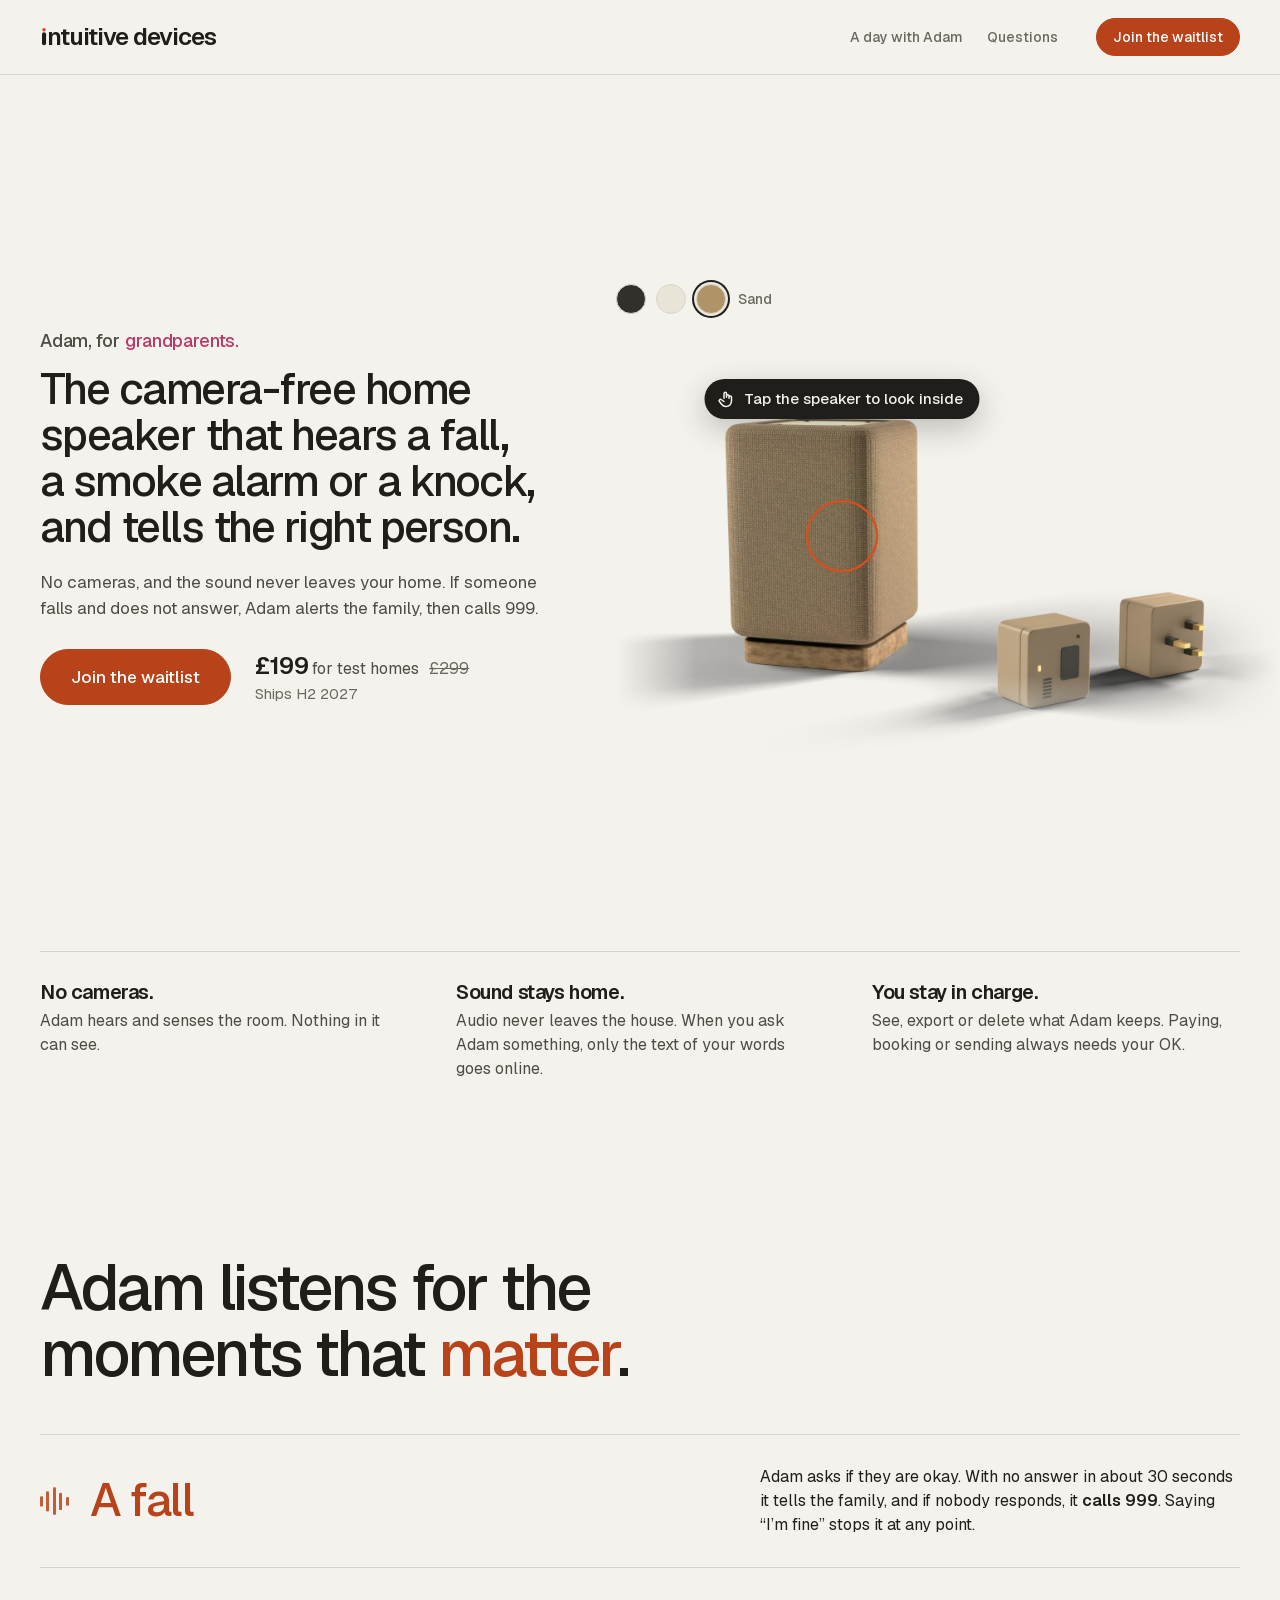
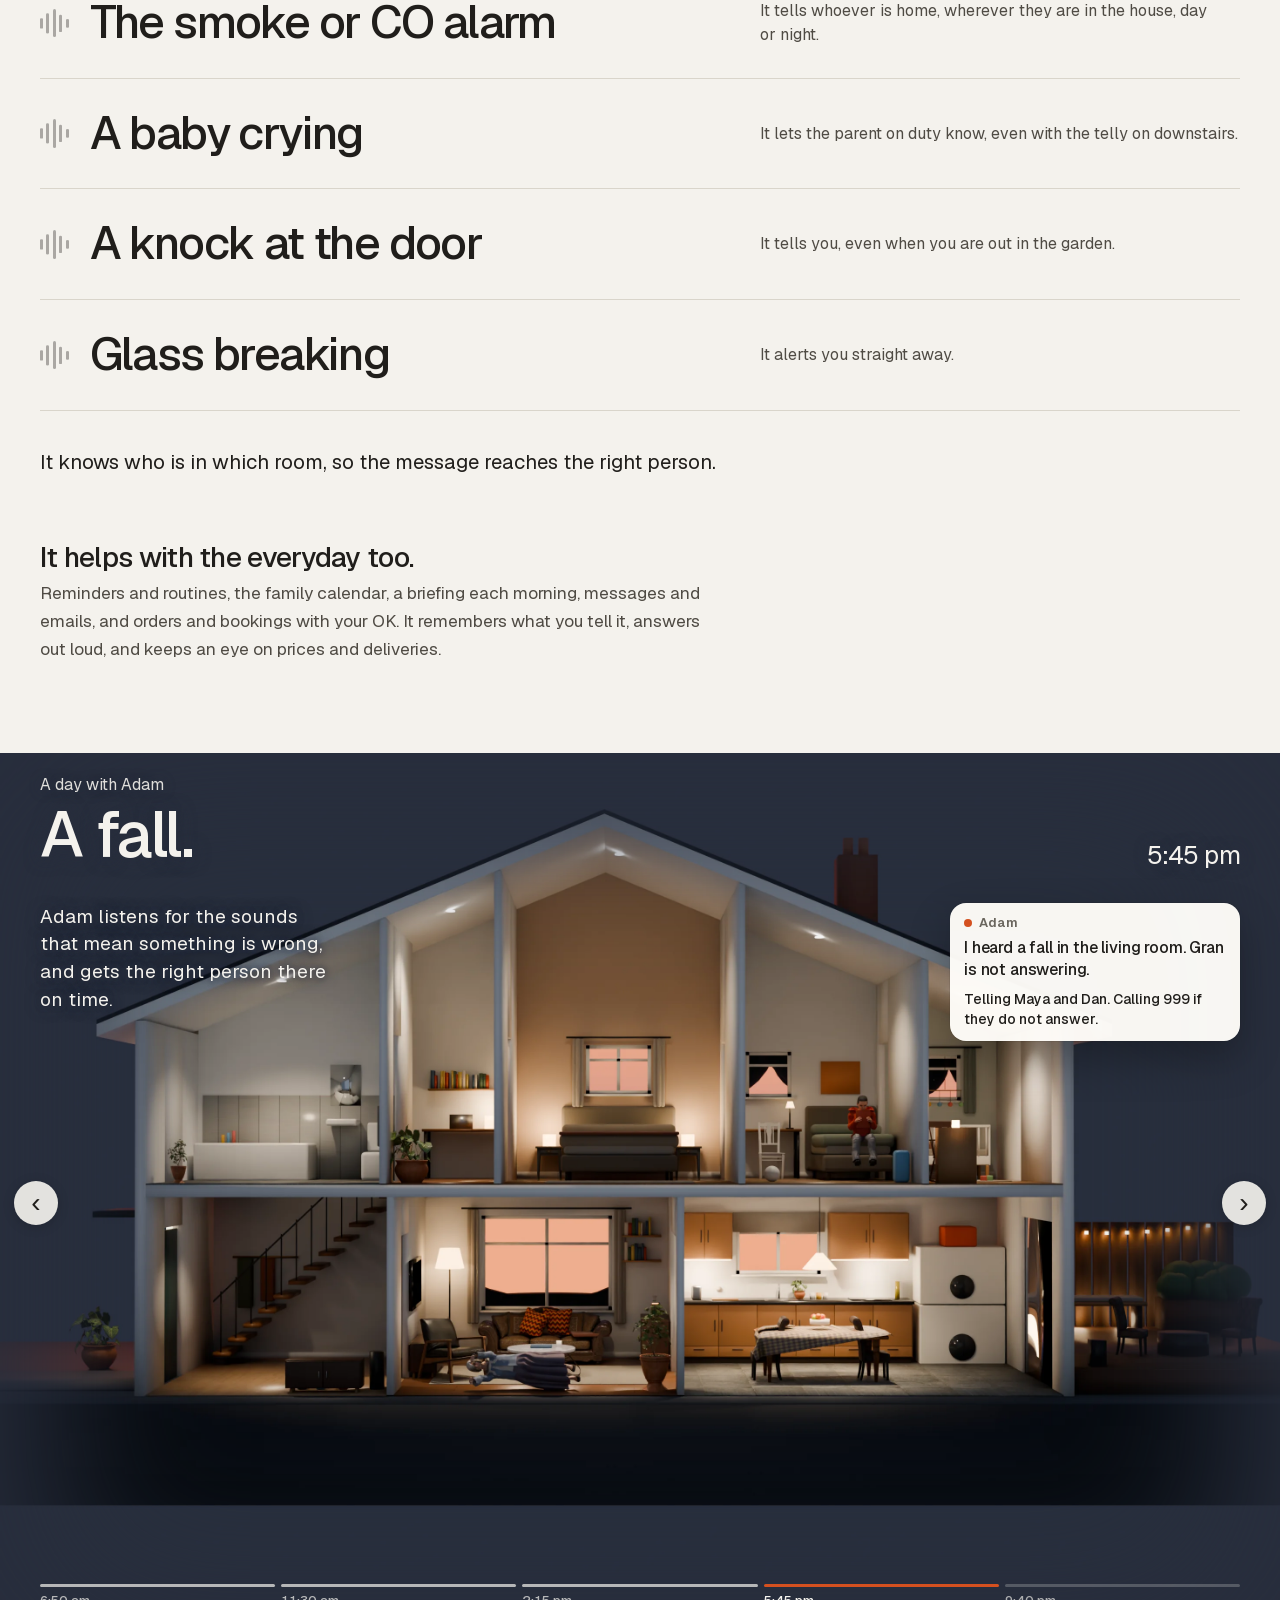
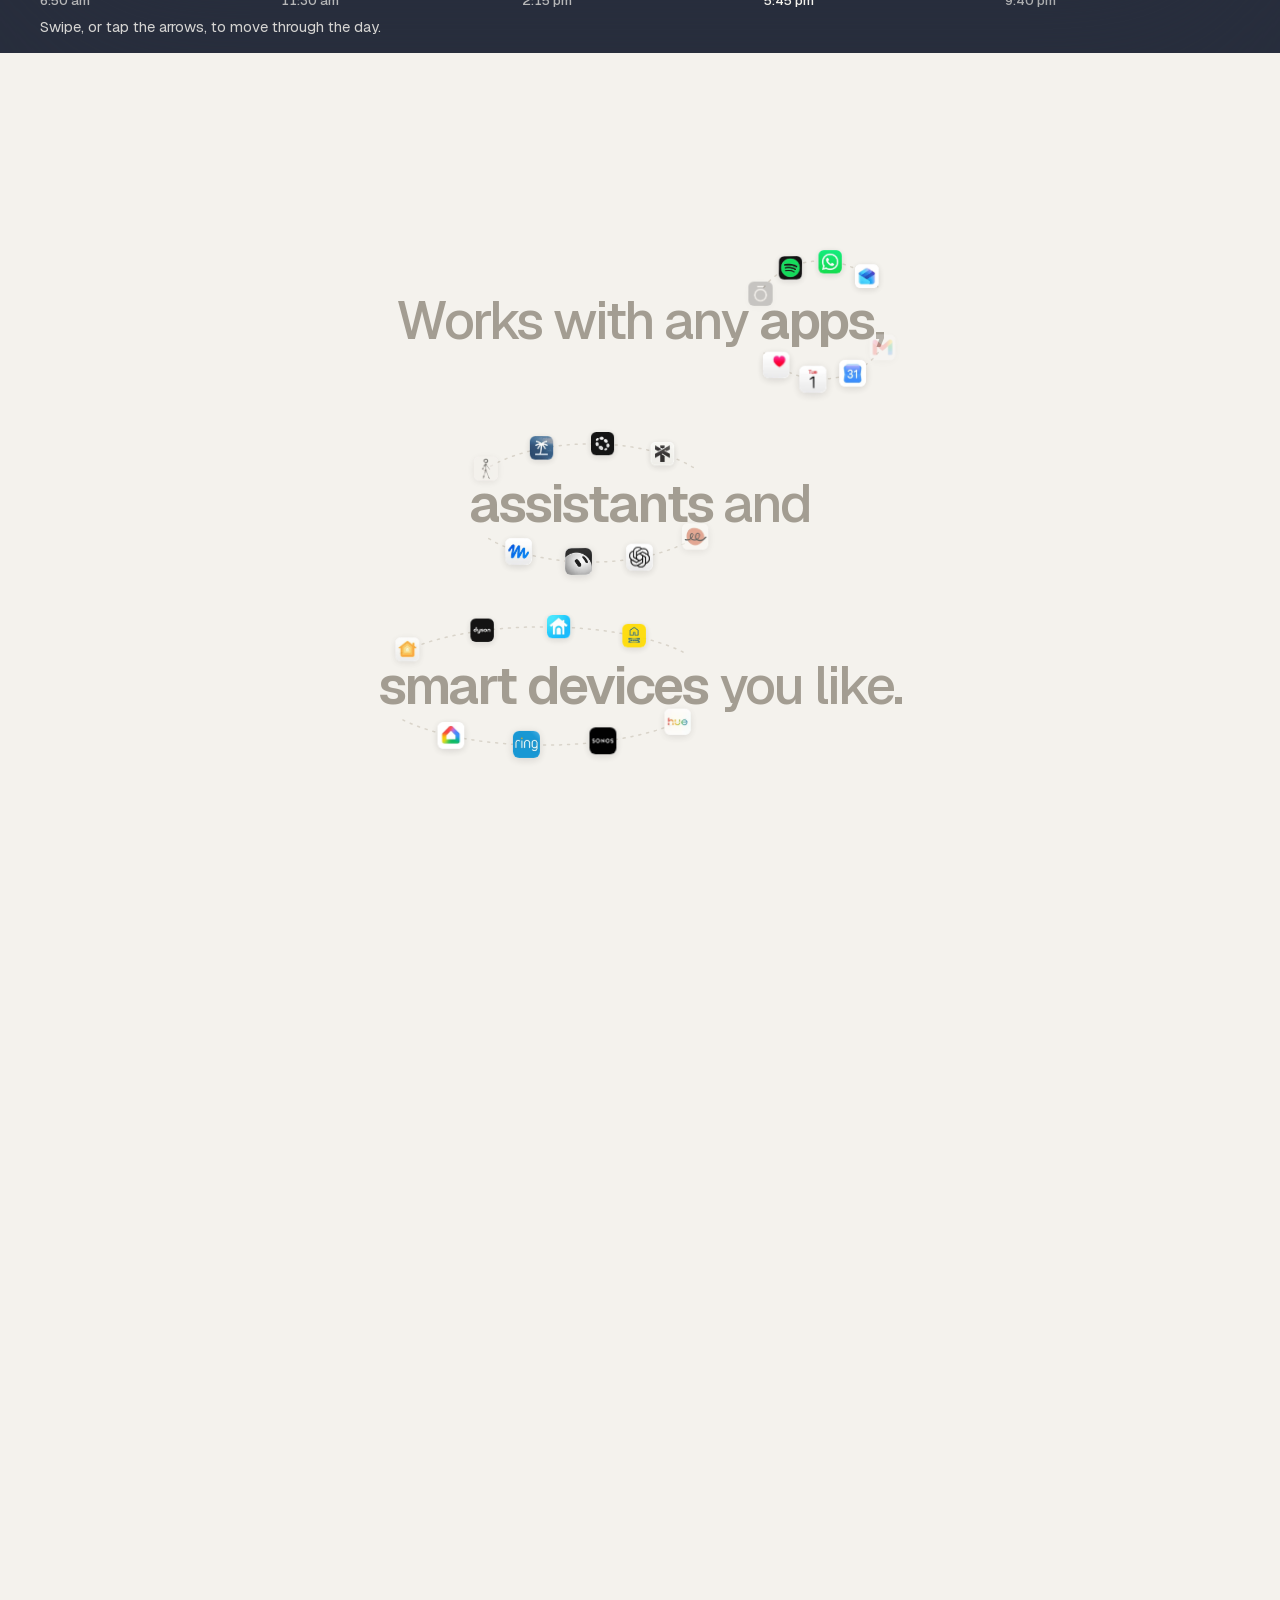
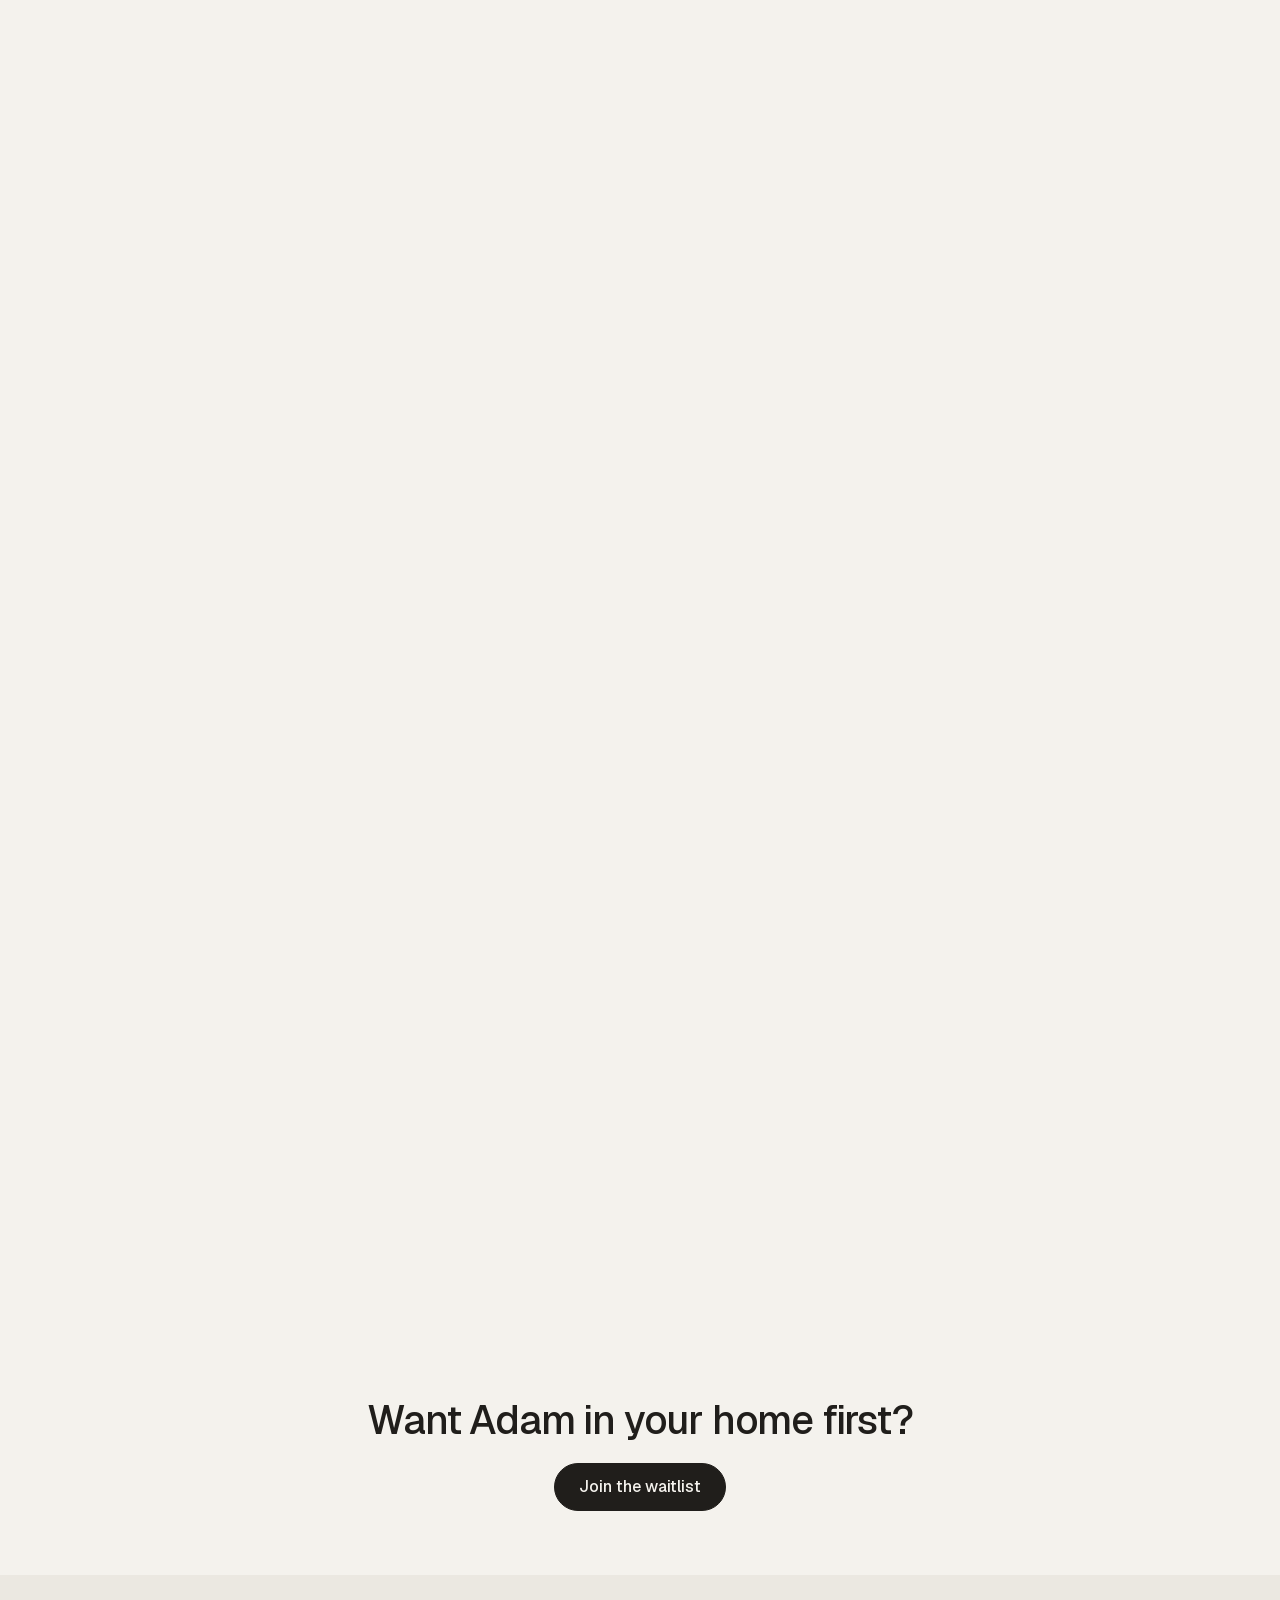
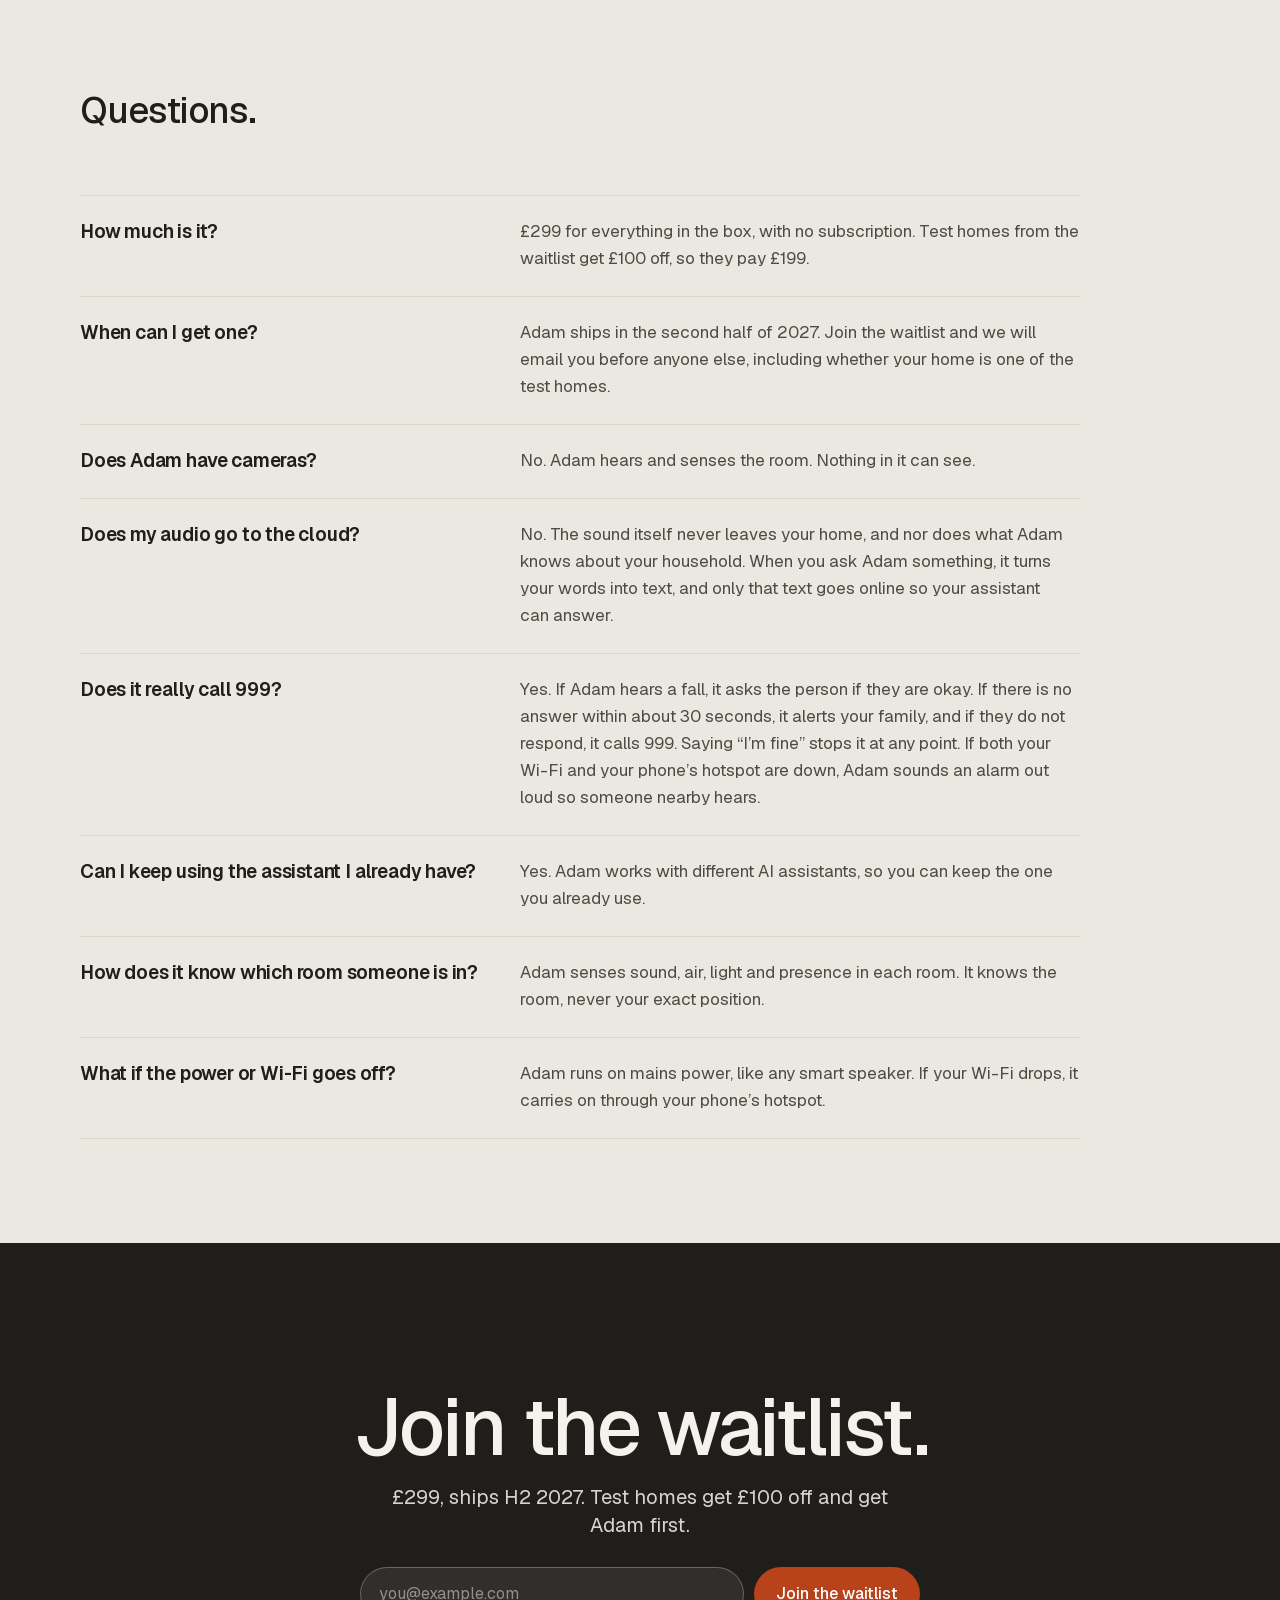
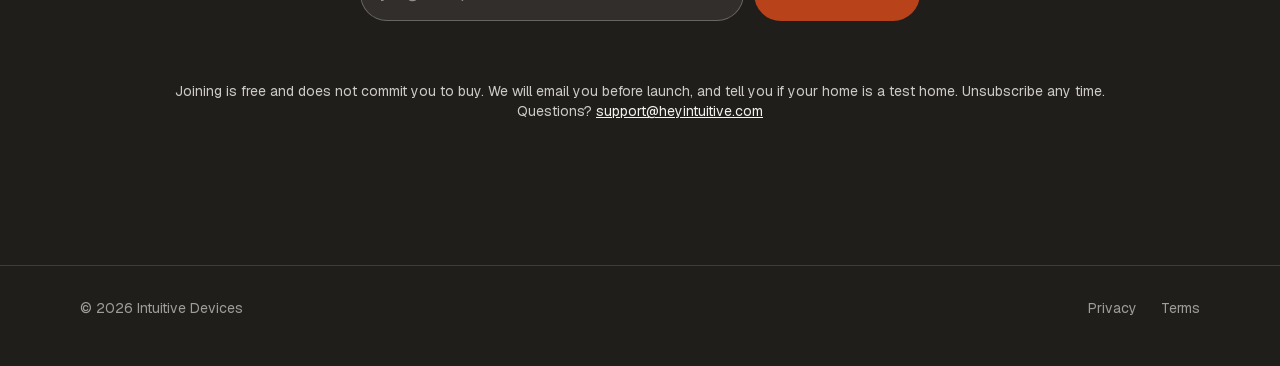
==== commit 8dd4571c: "Revert "Say Adam is its own assistant (and you can keep yours), describe the speaker and what's in t" ====
--- a/index.html
+++ b/index.html
@@ -25,9 +25,9 @@
   <meta name="twitter:description" content="Adam is a £299 home speaker with no cameras. It hears falls, smoke and CO alarms, knocks, glass breaking and a baby crying, then alerts the right person.">
   <meta name="twitter:image" content="https://www.heyintuitive.com/og.png?v=2">
   <link rel="preload" href="assets/fonts/geist.woff2" as="font" type="font/woff2" crossorigin>
-  <link rel="stylesheet" href="site.css?v=209">
+  <link rel="stylesheet" href="site.css?v=208">
   <script>(function(){var c='js opgo';try{if(sessionStorage.getItem('op')||location.hash)c+=' opdone';}catch(e){}document.documentElement.className=c;})();</script>
-  <script type="application/ld+json">{"@context": "https://schema.org", "@graph": [{"@type": "Organization", "@id": "https://www.heyintuitive.com/#org", "name": "Intuitive Devices", "alternateName": ["heyintuitive"], "url": "https://www.heyintuitive.com/", "logo": "https://www.heyintuitive.com/logo.png", "image": "https://www.heyintuitive.com/og.png?v=2", "description": "Intuitive Devices is a UK start-up making Adam, a home speaker with no cameras that hears falls, alarms and other events at home and tells the right person.", "address": {"@type": "PostalAddress", "addressCountry": "GB"}, "areaServed": "GB", "email": "support@heyintuitive.com", "contactPoint": {"@type": "ContactPoint", "contactType": "customer support", "email": "support@heyintuitive.com", "areaServed": "GB", "availableLanguage": "en-GB"}}, {"@type": "WebSite", "@id": "https://www.heyintuitive.com/#website", "url": "https://www.heyintuitive.com/", "name": "Adam by Intuitive Devices", "inLanguage": "en-GB", "publisher": {"@id": "https://www.heyintuitive.com/#org"}}, {"@type": "Product", "@id": "https://www.heyintuitive.com/#adam", "name": "Adam", "alternateName": "Adam by Intuitive Devices", "category": "Smart speaker / home safety device", "description": "Adam is a smart speaker with sensors and no cameras. It hears what happens at home (a fall, smoke and CO alarms, a knock at the door, glass breaking, a baby crying), knows who is in which room, and tells the right person. If Adam hears a fall and gets no answer, it alerts family and then calls 999. The sound itself never leaves the home. It also orders and books with your OK, sends messages and emails, keeps the family calendar, gives a morning briefing, runs reminders and routines, answers out loud, and is its own assistant, while still working with the AI assistant, apps and smart devices you already use. One 3-inch speaker driver tuned for clear speech, in a woven fabric body on an aluminium base.", "image": ["https://www.heyintuitive.com/og.png?v=2", "https://www.heyintuitive.com/frames/box.webp?v=15"], "brand": {"@type": "Brand", "name": "Intuitive Devices"}, "manufacturer": {"@id": "https://www.heyintuitive.com/#org"}, "color": "Charcoal, Chalk, Sand", "additionalProperty": [{"@type": "PropertyValue", "name": "Cameras", "value": "None"}, {"@type": "PropertyValue", "name": "Subscription", "value": "Not required"}, {"@type": "PropertyValue", "name": "Detects", "value": "Falls, smoke and CO alarms, knocks at the door, glass breaking, a baby crying, who is in which room"}], "offers": {"@type": "Offer", "url": "https://www.heyintuitive.com/#who", "price": "299.00", "priceCurrency": "GBP", "availability": "https://schema.org/PreOrder", "availabilityStarts": "2027-07-01", "eligibleRegion": {"@type": "Country", "name": "GB"}, "seller": {"@id": "https://www.heyintuitive.com/#org"}}}, {"@type": "FAQPage", "@id": "https://www.heyintuitive.com/#faq", "mainEntity": [{"@type": "Question", "name": "How much is it?", "acceptedAnswer": {"@type": "Answer", "text": "£299 for everything in the box, with no subscription. Test homes from the waitlist get £100 off, so they pay £199."}}, {"@type": "Question", "name": "When can I get one?", "acceptedAnswer": {"@type": "Answer", "text": "Adam ships in the second half of 2027. Join the waitlist and we will email you before anyone else, including whether your home is one of the test homes."}}, {"@type": "Question", "name": "Does Adam have cameras?", "acceptedAnswer": {"@type": "Answer", "text": "No. Adam hears and senses the room. Nothing in it can see."}}, {"@type": "Question", "name": "Does my audio go to the cloud?", "acceptedAnswer": {"@type": "Answer", "text": "No. The sound itself never leaves your home, and nor does what Adam knows about your household. When you ask Adam something, it turns your words into text, and only that text goes online so your assistant can answer."}}, {"@type": "Question", "name": "Does it really call 999?", "acceptedAnswer": {"@type": "Answer", "text": "Yes. If Adam hears a fall, it asks the person if they are okay. If there is no answer within about 30 seconds, it alerts your family, and if they do not respond, it calls 999. Saying “I’m fine” stops it at any point. If both your Wi-Fi and your phone’s hotspot are down, Adam sounds an alarm out loud so someone nearby hears."}}, {"@type": "Question", "name": "Can I keep using the assistant I already have?", "acceptedAnswer": {"@type": "Answer", "text": "Yes. Adam is its own assistant, and you can bring the one you already use, such as ChatGPT, Gemini or Alexa. It is like moving your SIM to a new phone."}}, {"@type": "Question", "name": "How does it know which room someone is in?", "acceptedAnswer": {"@type": "Answer", "text": "Adam senses sound, air, light and presence in each room. It knows the room, never your exact position."}}, {"@type": "Question", "name": "What if the power or Wi-Fi goes off?", "acceptedAnswer": {"@type": "Answer", "text": "Adam runs on mains power, like any smart speaker. If your Wi-Fi drops, it carries on through your phone’s hotspot."}}]}]}</script>
+  <script type="application/ld+json">{"@context": "https://schema.org", "@graph": [{"@type": "Organization", "@id": "https://www.heyintuitive.com/#org", "name": "Intuitive Devices", "alternateName": ["heyintuitive"], "url": "https://www.heyintuitive.com/", "logo": "https://www.heyintuitive.com/logo.png", "image": "https://www.heyintuitive.com/og.png?v=2", "description": "Intuitive Devices is a UK start-up making Adam, a home speaker with no cameras that hears falls, alarms and other events at home and tells the right person.", "address": {"@type": "PostalAddress", "addressCountry": "GB"}, "areaServed": "GB", "email": "support@heyintuitive.com", "contactPoint": {"@type": "ContactPoint", "contactType": "customer support", "email": "support@heyintuitive.com", "areaServed": "GB", "availableLanguage": "en-GB"}}, {"@type": "WebSite", "@id": "https://www.heyintuitive.com/#website", "url": "https://www.heyintuitive.com/", "name": "Adam by Intuitive Devices", "inLanguage": "en-GB", "publisher": {"@id": "https://www.heyintuitive.com/#org"}}, {"@type": "Product", "@id": "https://www.heyintuitive.com/#adam", "name": "Adam", "alternateName": "Adam by Intuitive Devices", "category": "Smart speaker / home safety device", "description": "Adam is a smart speaker with sensors and no cameras. It hears what happens at home (a fall, smoke and CO alarms, a knock at the door, glass breaking, a baby crying), knows who is in which room, and tells the right person. If Adam hears a fall and gets no answer, it alerts family and then calls 999. The sound itself never leaves the home. It also orders and books with your OK, sends messages and emails, keeps the family calendar, gives a morning briefing, runs reminders and routines, answers out loud, and works with your existing AI assistant, apps and smart devices.", "image": ["https://www.heyintuitive.com/og.png?v=2", "https://www.heyintuitive.com/frames/box.webp?v=15"], "brand": {"@type": "Brand", "name": "Intuitive Devices"}, "manufacturer": {"@id": "https://www.heyintuitive.com/#org"}, "color": "Charcoal, Chalk, Sand", "additionalProperty": [{"@type": "PropertyValue", "name": "Cameras", "value": "None"}, {"@type": "PropertyValue", "name": "Subscription", "value": "Not required"}, {"@type": "PropertyValue", "name": "Detects", "value": "Falls, smoke and CO alarms, knocks at the door, glass breaking, a baby crying, who is in which room"}], "offers": {"@type": "Offer", "url": "https://www.heyintuitive.com/#who", "price": "299.00", "priceCurrency": "GBP", "availability": "https://schema.org/PreOrder", "availabilityStarts": "2027-07-01", "eligibleRegion": {"@type": "Country", "name": "GB"}, "seller": {"@id": "https://www.heyintuitive.com/#org"}}}, {"@type": "FAQPage", "@id": "https://www.heyintuitive.com/#faq", "mainEntity": [{"@type": "Question", "name": "How much is it?", "acceptedAnswer": {"@type": "Answer", "text": "£299 for everything in the box, with no subscription. Test homes from the waitlist get £100 off, so they pay £199."}}, {"@type": "Question", "name": "When can I get one?", "acceptedAnswer": {"@type": "Answer", "text": "Adam ships in the second half of 2027. Join the waitlist and we will email you before anyone else, including whether your home is one of the test homes."}}, {"@type": "Question", "name": "Does Adam have cameras?", "acceptedAnswer": {"@type": "Answer", "text": "No. Adam hears and senses the room. Nothing in it can see."}}, {"@type": "Question", "name": "Does my audio go to the cloud?", "acceptedAnswer": {"@type": "Answer", "text": "No. The sound itself never leaves your home, and nor does what Adam knows about your household. When you ask Adam something, it turns your words into text, and only that text goes online so your assistant can answer."}}, {"@type": "Question", "name": "Does it really call 999?", "acceptedAnswer": {"@type": "Answer", "text": "Yes. If Adam hears a fall, it asks the person if they are okay. If there is no answer within about 30 seconds, it alerts your family, and if they do not respond, it calls 999. Saying “I’m fine” stops it at any point. If both your Wi-Fi and your phone’s hotspot are down, Adam sounds an alarm out loud so someone nearby hears."}}, {"@type": "Question", "name": "Can I keep using the assistant I already have?", "acceptedAnswer": {"@type": "Answer", "text": "Yes. Adam works with different AI assistants, so you can keep the one you already use."}}, {"@type": "Question", "name": "How does it know which room someone is in?", "acceptedAnswer": {"@type": "Answer", "text": "Adam senses sound, air, light and presence in each room. It knows the room, never your exact position."}}, {"@type": "Question", "name": "What if the power or Wi-Fi goes off?", "acceptedAnswer": {"@type": "Answer", "text": "Adam runs on mains power, like any smart speaker. If your Wi-Fi drops, it carries on through your phone’s hotspot."}}]}]}</script>
 </head>
 <body>
   <a class="skip" href="#main">Skip to content</a>
@@ -103,21 +103,7 @@
             <li><h3 class="hs-sound"><i class="hs-wave" aria-hidden="true"><b></b><b></b><b></b><b></b><b></b></i>Glass breaking</h3><p class="hs-do">It alerts you straight away.</p></li>
         </ol>
         <p class="hs-room">It knows who is in which room, so the message reaches the right person.</p>
-      </div>
-    </section>
-
-    <section class="whatis" aria-label="What Adam is">
-      <div class="wrap">
-        <div class="wi-col">
-          <h2 class="wi-h">Adam is its own assistant. Keep yours too.</h2>
-          <p>Adam has its own voice and its own memory, and it gets things done: reminders and routines, the family calendar, a briefing each morning, messages and emails, and orders and bookings with your OK.</p>
-          <p>Already use ChatGPT, Gemini or Alexa? Bring it with you. It is like putting your SIM in a new phone: you keep what you had, and gain a home that looks out for you.</p>
-        </div>
-        <div class="wi-col">
-          <h2 class="wi-h">A speaker made for the room.</h2>
-          <p>Woven fabric over an aluminium base, in Charcoal, Chalk or Sand. One 3-inch driver tuned for clear speech, so you can understand Adam from across the room, and enough for the radio, a podcast or music from your phone.</p>
-          <p class="wi-box"><b>In the box</b>The Adam speaker, two plugs and a USB-C power supply. The plugs go into a socket in two more rooms and sense who is there, so Adam knows where everyone is.</p>
-        </div>
+        <p class="hs-also"><span>It helps with the everyday too.</span> Reminders and routines, the family calendar, a briefing each morning, messages and emails, and orders and bookings with your OK. It remembers what you tell it, answers out loud, and keeps an eye on prices and deliveries.</p>
       </div>
     </section>
 
@@ -167,7 +153,7 @@
           </div>
           <div class="acc-item">
             <h3><button type="button" class="acc-q" id="aq5" aria-expanded="false" aria-controls="ap5"><span>Can I keep using the assistant I already have?</span><span class="pm" aria-hidden="true"></span></button></h3>
-            <div class="acc-p" id="ap5" role="region" aria-labelledby="aq5"><div><p>Yes. Adam is its own assistant, and you can bring the one you already use, such as ChatGPT, Gemini or Alexa. It is like moving your SIM to a new phone.</p></div></div>
+            <div class="acc-p" id="ap5" role="region" aria-labelledby="aq5"><div><p>Yes. Adam works with different AI assistants, so you can keep the one you already use.</p></div></div>
           </div>
           <div class="acc-item">
             <h3><button type="button" class="acc-q" id="aq6" aria-expanded="false" aria-controls="ap6"><span>How does it know which room someone is in?</span><span class="pm" aria-hidden="true"></span></button></h3>
--- a/site.css
+++ b/site.css
@@ -1358,12 +1358,3 @@
 .hs-room { margin: clamp(24px, 3vw, 36px) 0 0; font-size: clamp(18px, 1.6vw, 22px); line-height: 1.45; color: var(--ink); max-width: 52ch; }
 .hs-also { margin: clamp(40px, 5vw, 72px) 0 0; max-width: 62ch; font-size: clamp(17px, 1.35vw, 20px); line-height: 1.6; color: #4f4b44; text-wrap: pretty; }
 .hs-also span { display: block; margin-bottom: 6px; font-size: clamp(22px, 2.2vw, 30px); line-height: 1.2; letter-spacing: -0.025em; font-weight: 500; color: var(--ink); }
-
-/* what Adam is: its own assistant, and the speaker itself */
-.whatis { padding: clamp(48px, 7vw, 96px) 0; border-top: 1px solid var(--line); }
-.whatis .wrap { max-width: 1360px; display: grid; grid-template-columns: 1fr; gap: 48px; }
-@media (min-width: 900px) { .whatis .wrap { grid-template-columns: 1fr 1fr; gap: 0; } .wi-col + .wi-col { padding-left: clamp(40px, 5vw, 80px); border-left: 1px solid var(--line); } .wi-col:first-child { padding-right: clamp(40px, 5vw, 80px); } }
-.wi-h { max-width: 16ch; margin: 0 0 20px; font-size: clamp(28px, 3.2vw, 44px); line-height: 1.06; letter-spacing: -0.04em; font-weight: 500; text-wrap: balance; }
-.wi-col p { max-width: 50ch; margin: 0 0 14px; font-size: clamp(16px, 1.25vw, 19px); line-height: 1.55; color: #4f4b44; text-wrap: pretty; }
-.wi-col p.wi-box { margin-top: 24px; padding-top: 18px; border-top: 1px solid var(--line); color: var(--ink); }
-.wi-box b { display: block; margin-bottom: 4px; font-size: 15px; font-weight: 600; color: var(--accd); }
